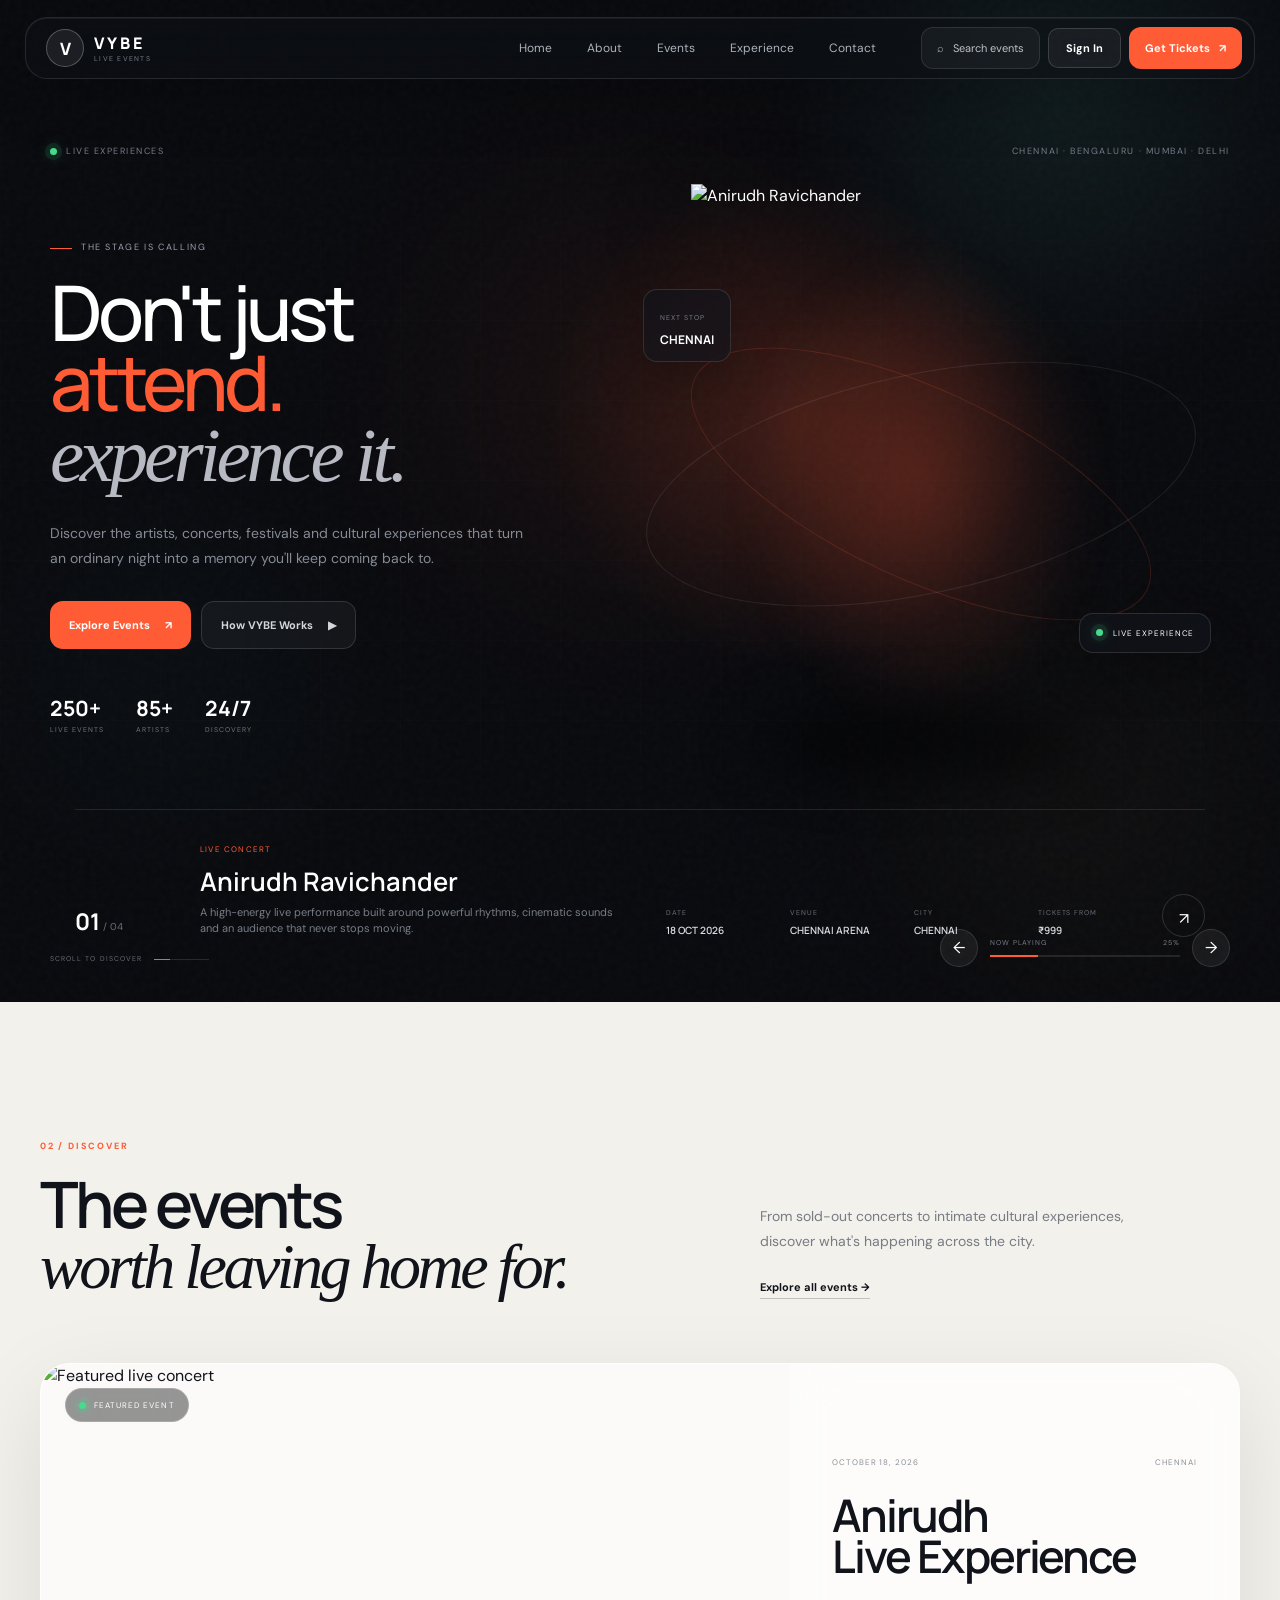
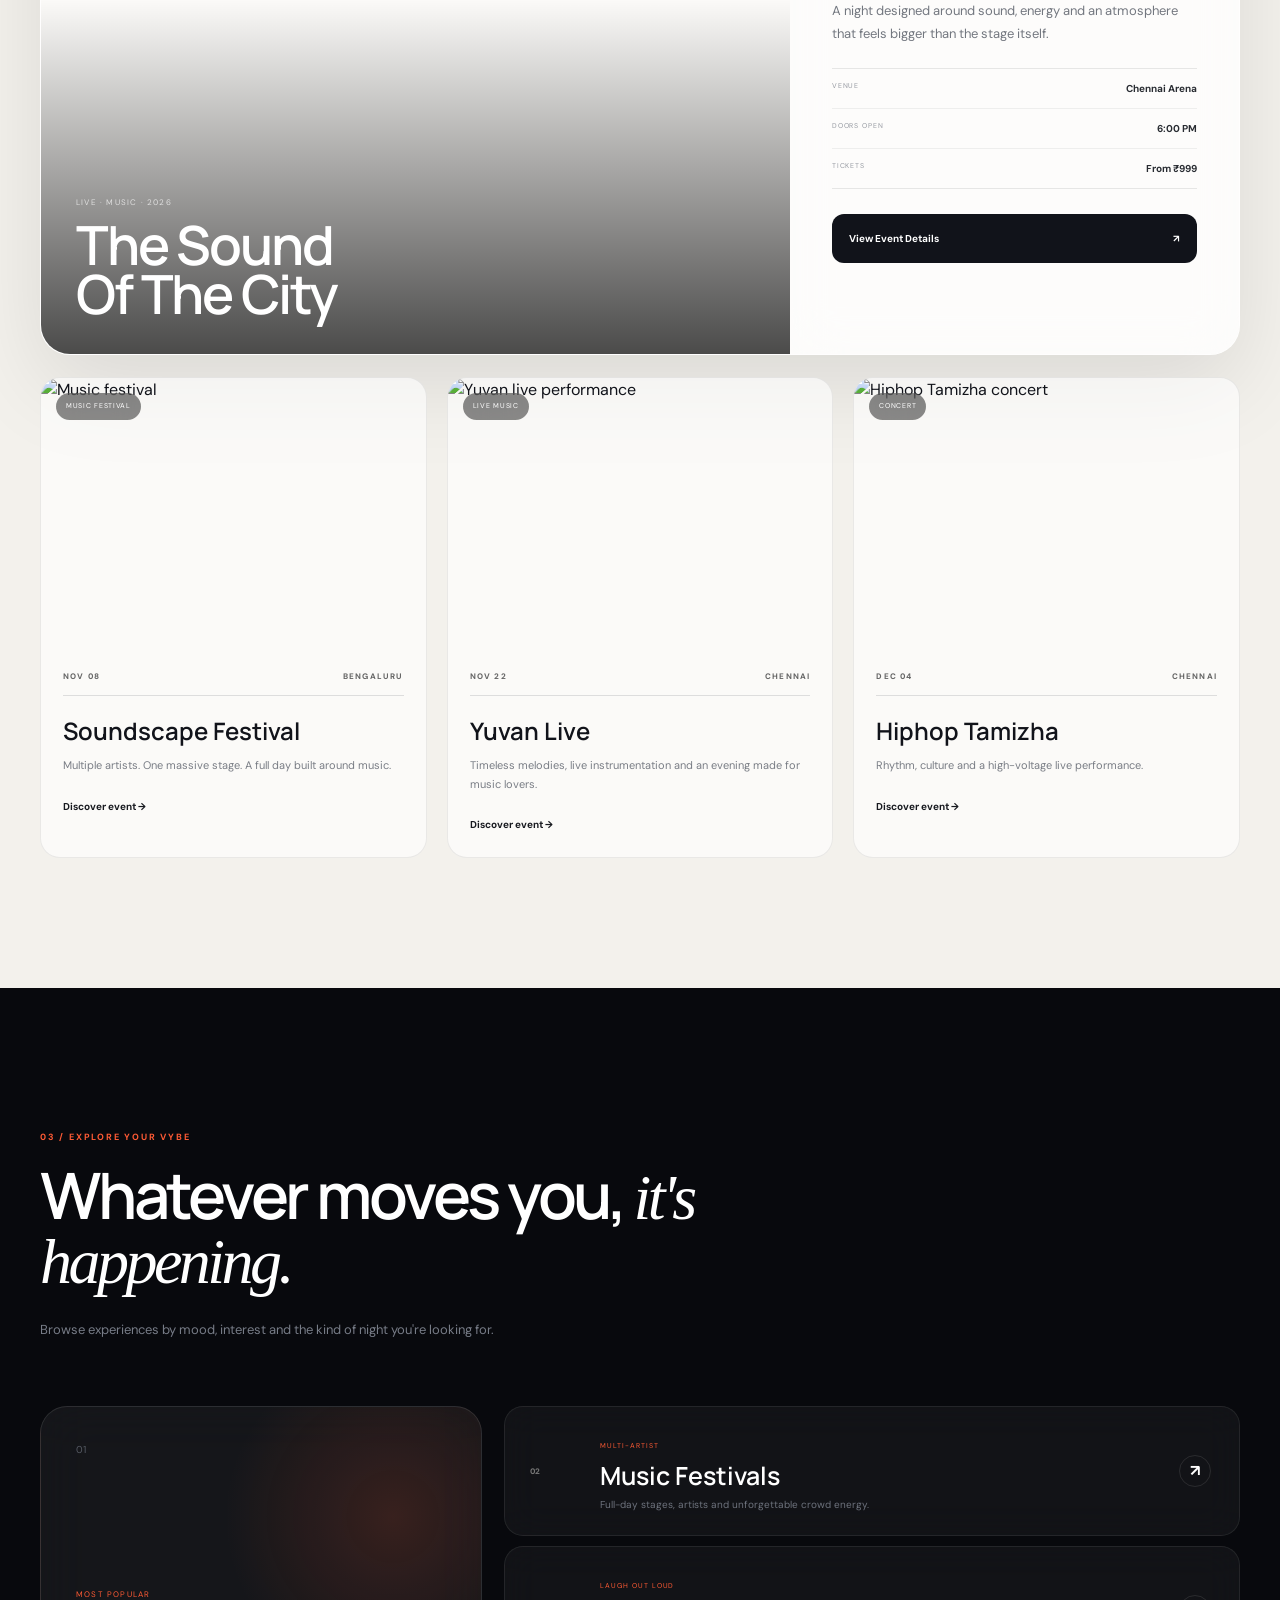
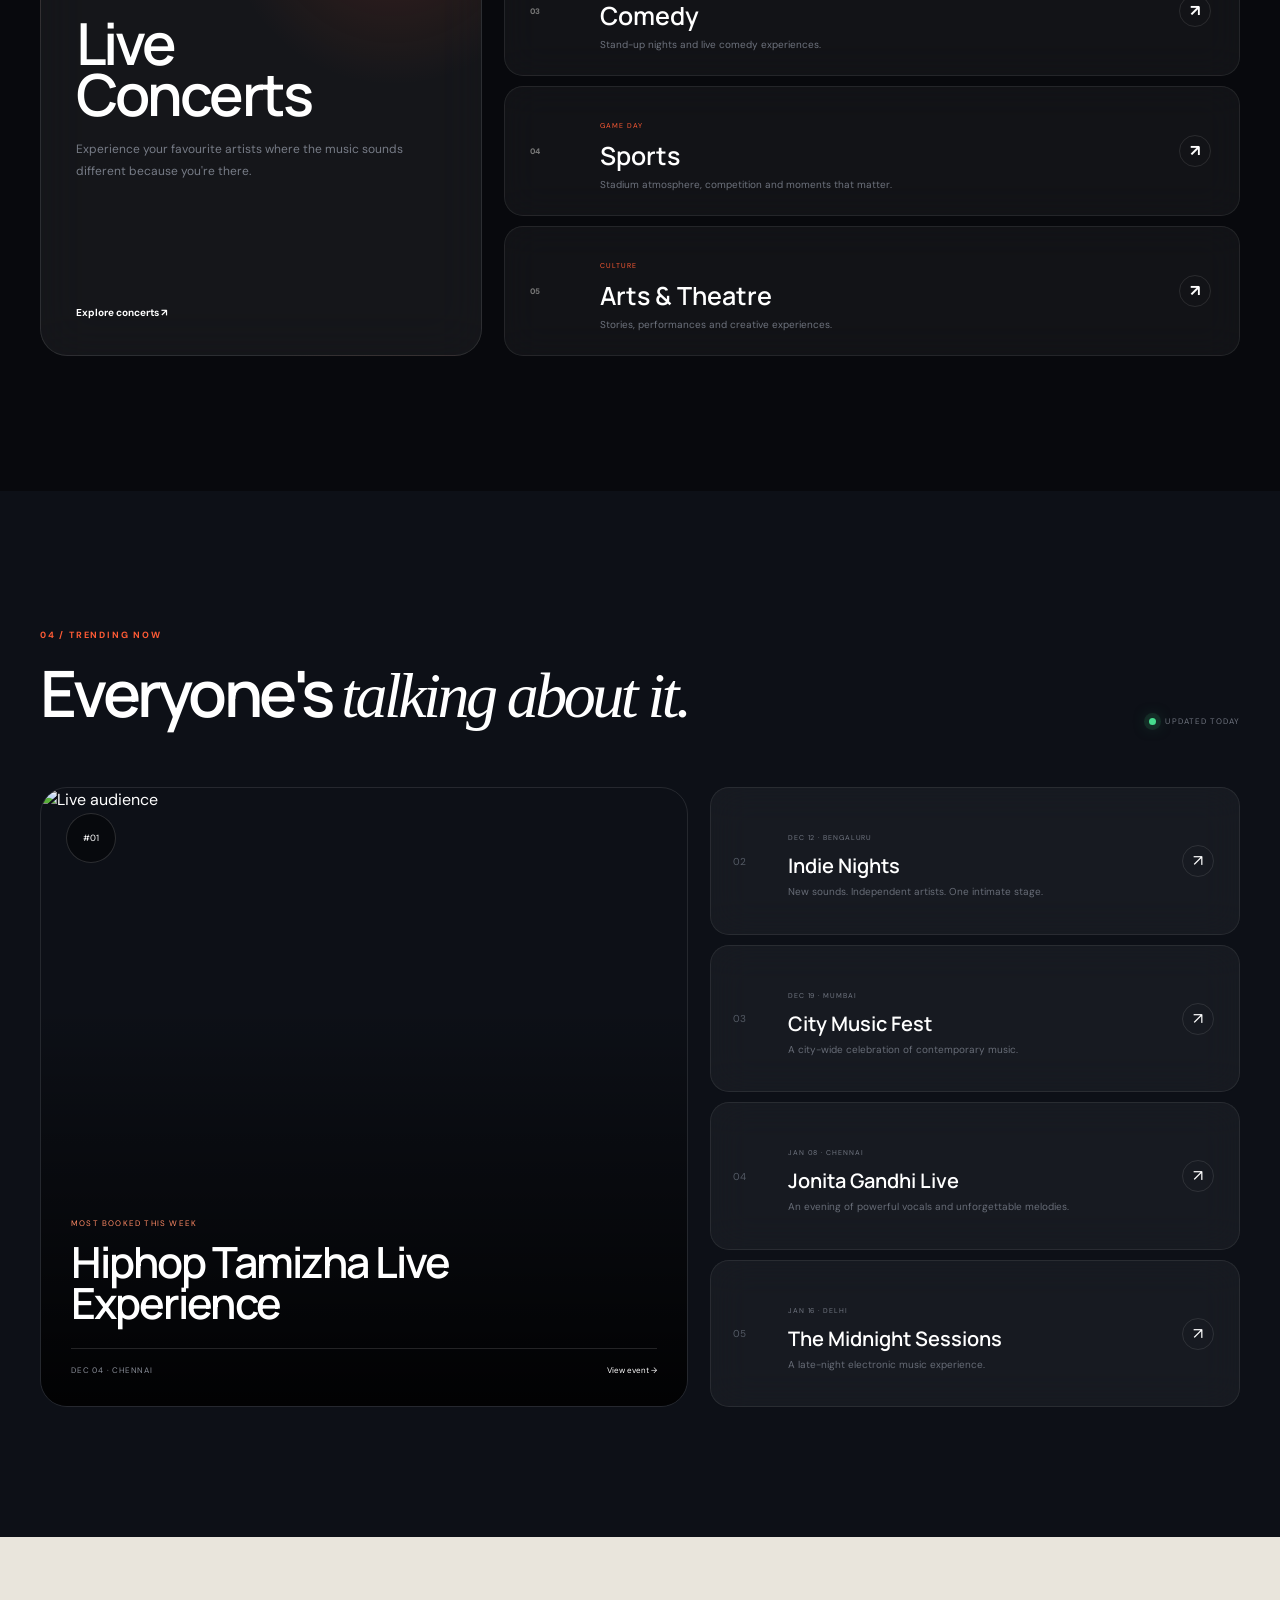
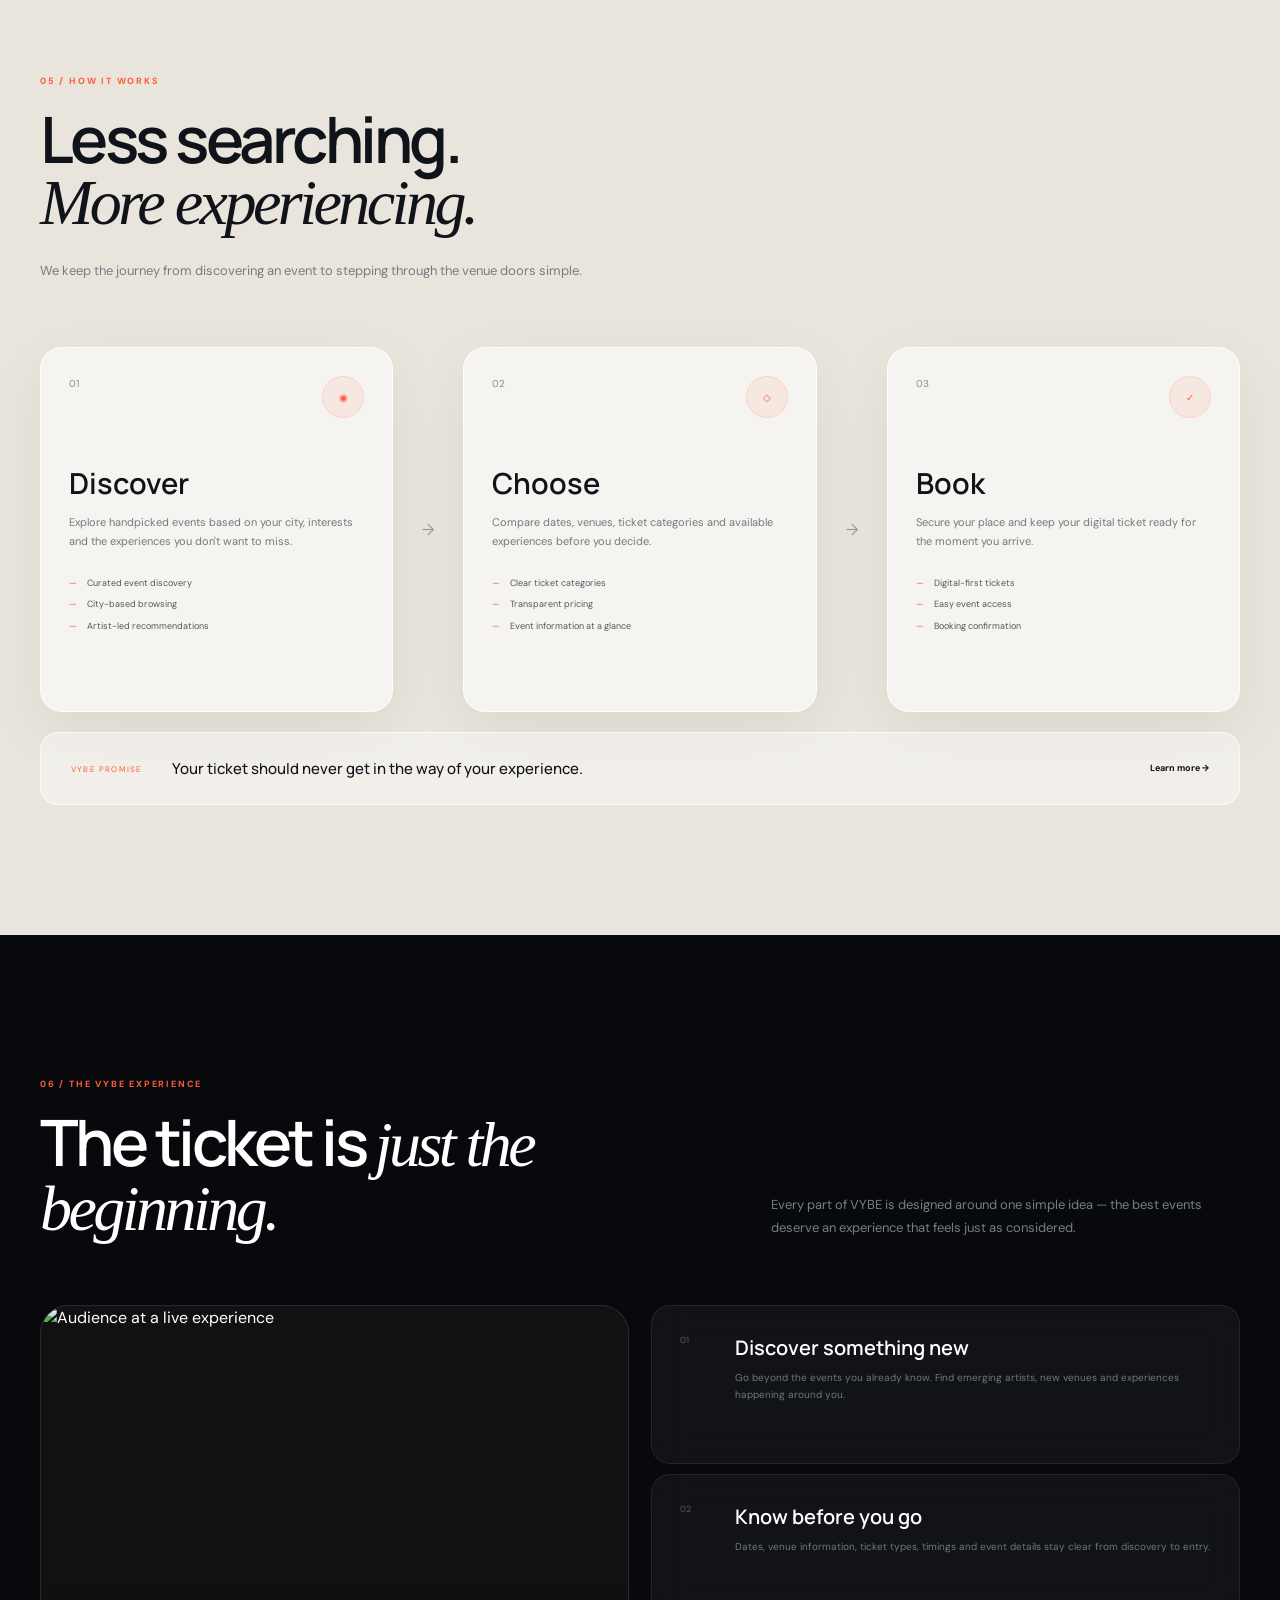
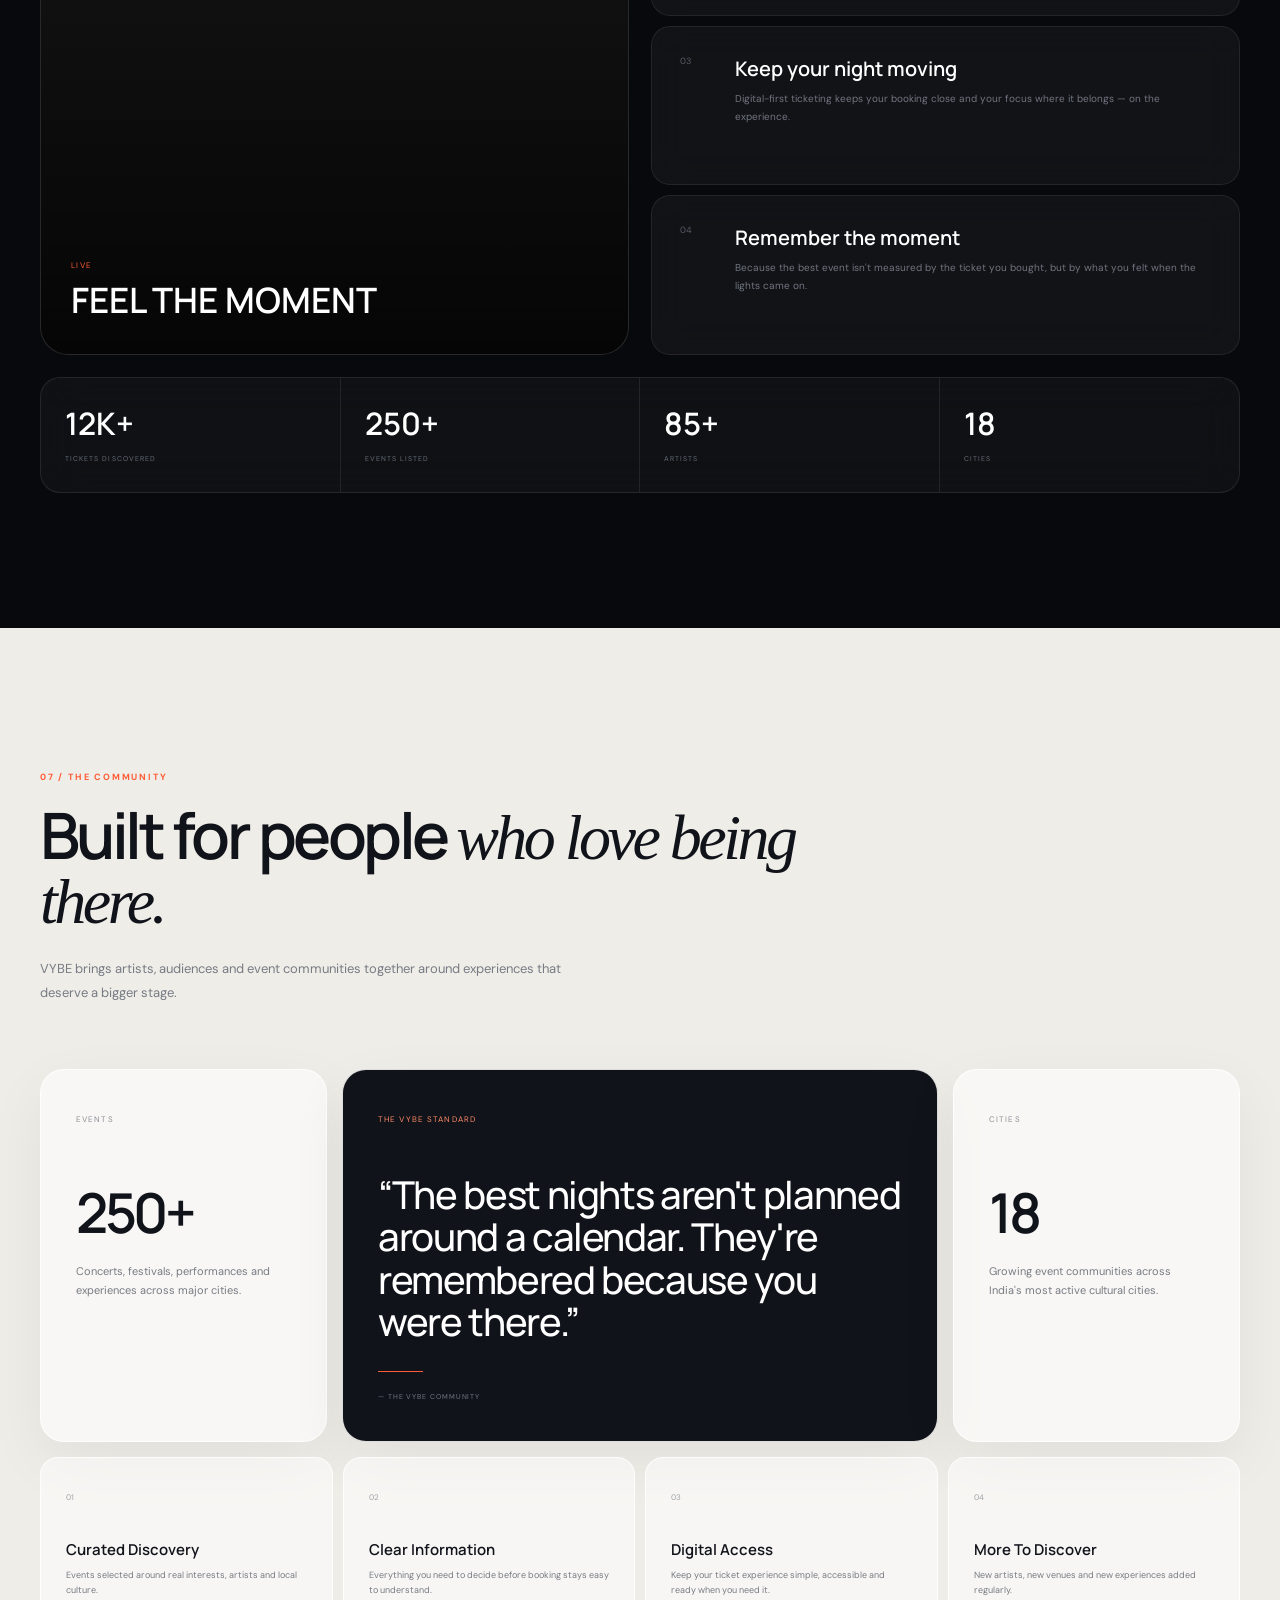
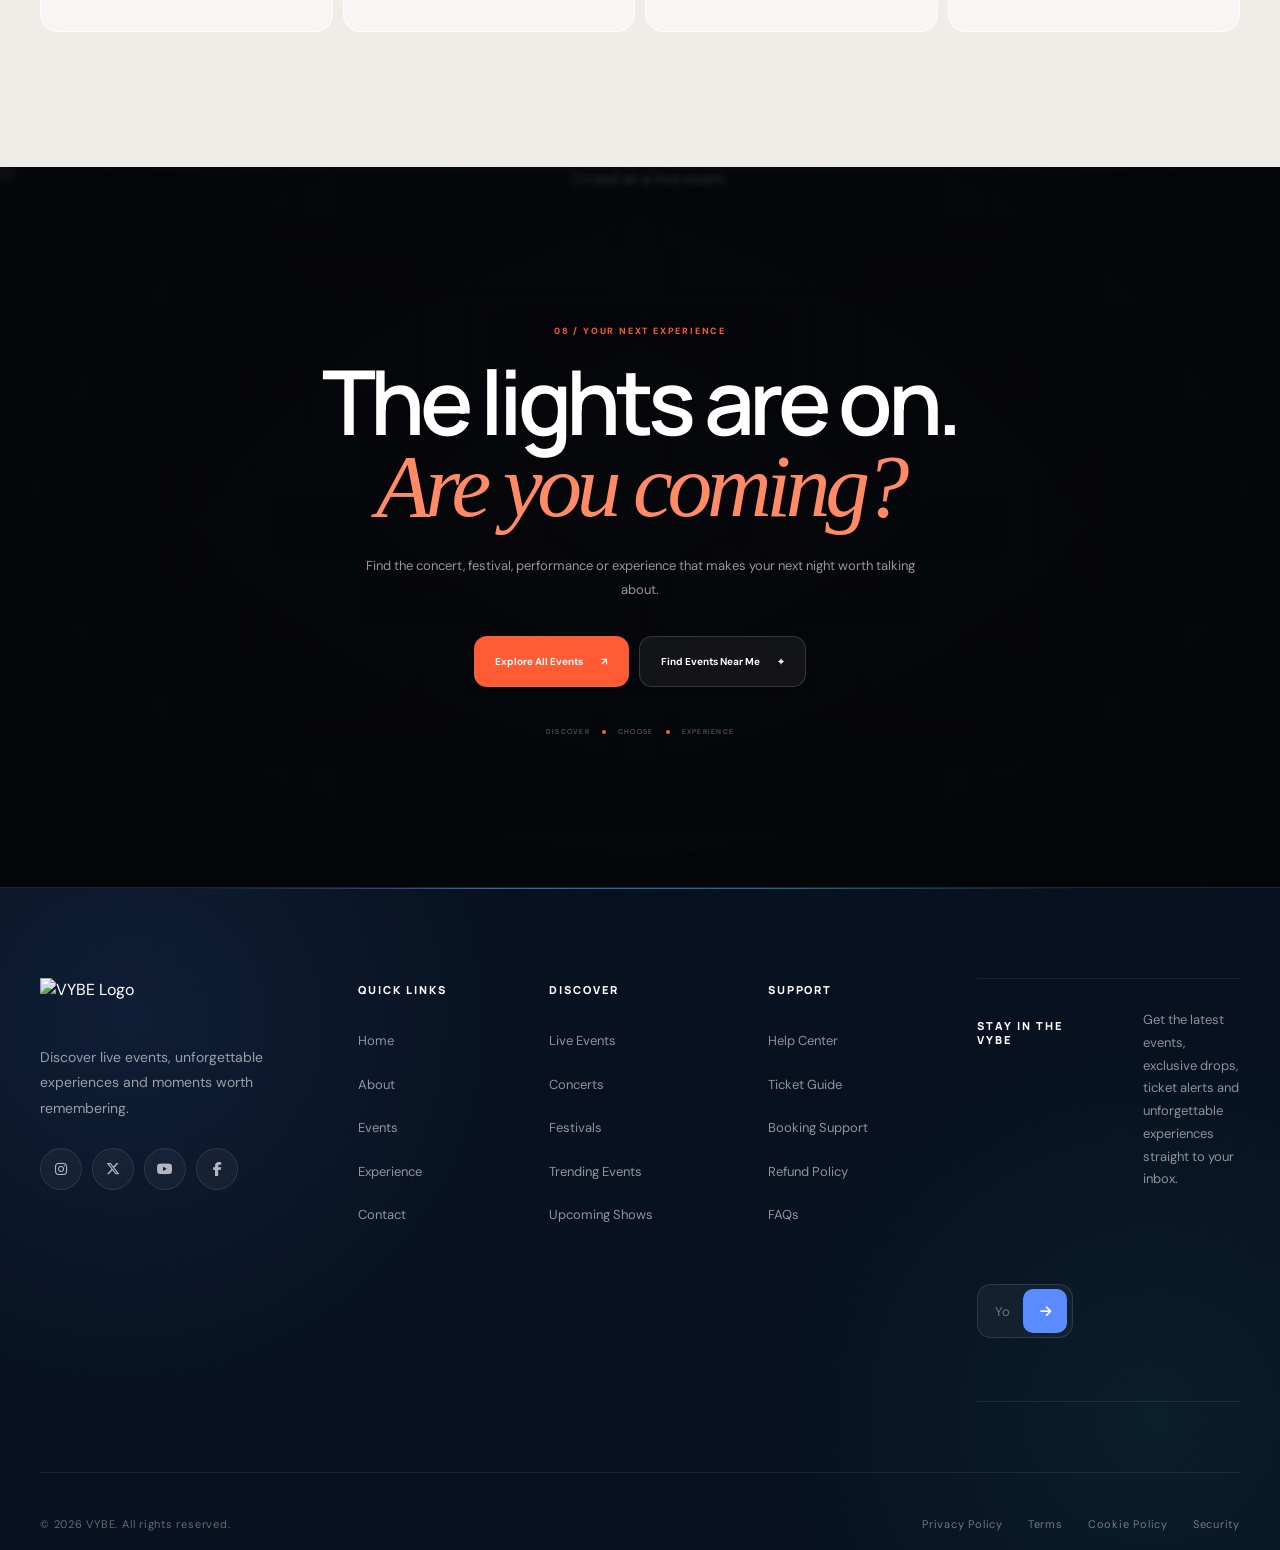
==== index.html @ 60791eb0 "first commit" ====
<!DOCTYPE html>
<html lang="en">
<head>
    <meta charset="UTF-8">
    <meta name="viewport" content="width=device-width, initial-scale=1.0">

    <title>VYBE — Live Events. Unforgettable Moments.</title>

    <meta
        name="description"
        content="Discover concerts, festivals, comedy, sports and unforgettable live experiences with VYBE."
    >

    <link rel="preconnect" href="https://fonts.googleapis.com">
    <link rel="preconnect" href="https://fonts.gstatic.com" crossorigin>

    <link
        href="https://fonts.googleapis.com/css2?family=DM+Sans:wght@400;500;600;700&family=Manrope:wght@400;500;600;700;800&display=swap"
        rel="stylesheet"
    >
<link
    rel="stylesheet"
    href="https://cdnjs.cloudflare.com/ajax/libs/font-awesome/6.5.2/css/all.min.css"
>
    <link rel="stylesheet" href="css/style.css">
    <link rel="stylesheet" href="css/responsive.css">
</head>

<body>


<!-- =========================================================
     CUSTOM MIC CURSOR
========================================================= -->

<div class="mic-cursor" id="micCursor">
    <span class="mic-cursor-ring"></span>
    <span class="mic-cursor-icon">🎙</span>
</div>


<!-- =========================================================
     SCROLL PROGRESS
========================================================= -->

<div class="scroll-progress">
    <span id="scrollProgress"></span>
</div>


<!-- =========================================================
     PRELOADER
========================================================= -->

<div class="preloader" id="preloader">

    <div class="preloader-noise"></div>

    <div class="preloader-inner">

        <div class="preloader-brand">

            <span class="preloader-brand-mark">
                V
            </span>

            <div>
                <strong>VYBE</strong>
                <small>LIVE EVENTS PLATFORM</small>
            </div>

        </div>


        <div class="drum-animation">

            <div class="drum-unit drum-left">

                <div class="drum-shell">
                    <div class="drum-top"></div>
                    <div class="drum-rim"></div>
                    <div class="drum-line"></div>
                </div>

                <div class="drum-stick stick-left"></div>

            </div>


            <div class="drum-center">

                <span>FEEL</span>
                <strong>THE BEAT</strong>

            </div>


            <div class="drum-unit drum-right">

                <div class="drum-shell">
                    <div class="drum-top"></div>
                    <div class="drum-rim"></div>
                    <div class="drum-line"></div>
                </div>

                <div class="drum-stick stick-right"></div>

            </div>

        </div>


        <div class="preloader-ticket" id="ticketLoader">

            <div class="ticket-perforation"></div>

            <div class="ticket-content">

                <div class="ticket-head">

                    <span>VYBE LIVE</span>

                    <span>
                        2026
                    </span>

                </div>

                <strong>
                    ADMIT ONE
                </strong>

                <div class="ticket-divider"></div>

                <div class="ticket-info">

                    <span>
                        LIVE EXPERIENCE
                    </span>

                    <span>
                        ENTRY
                    </span>

                </div>

            </div>

        </div>


        <div class="loader-status">

            <strong>
                <span id="loaderPercent">0</span>%
            </strong>

            <span>
                PREPARING YOUR EXPERIENCE
            </span>

        </div>

    </div>

</div>

<header class="site-header" id="siteHeader">

    <div class="header-inner">

        <!-- LOGO -->
        <a href="index.html" class="logo">

            <span class="logo-symbol">
                V
            </span>

            <span class="logo-copy">

                <strong>
                    VYBE
                </strong>

                <small>
                    LIVE EVENTS
                </small>

            </span>

        </a>


        <!-- DESKTOP NAV -->
        <nav class="desktop-nav">

            <a href="index.html" class="nav-link active">
                Home
            </a>

            <a href="about.html" class="nav-link">
                About
            </a>

            <a href="eventdetails.html" class="nav-link">
                Events
            </a>

            <a href="experience.html" class="nav-link">
                Experience
            </a>

            <a href="contact.html" class="nav-link">
                Contact
            </a>

        </nav>


        <!-- HEADER ACTIONS -->
        <div class="header-actions">

            <a href="404.html" class="header-search">
                <span>⌕</span>
                Search events
            </a>


            <!-- LOGIN POPUP BUTTON -->
            <button
                type="button"
                class="header-login"
                id="openLoginModal"
            >
                Sign In
            </button>


            <a
                href="404.html"
                class="header-ticket"
            >
                Get Tickets
                <span>↗</span>
            </a>


            <button
                class="menu-toggle"
                id="menuToggle"
                aria-label="Open navigation"
            >
                <span></span>
                <span></span>
            </button>

        </div>

    </div>

</header>



<div
    class="mobile-overlay"
    id="mobileOverlay"
></div>


<aside
    class="mobile-drawer"
    id="mobileDrawer"
>

    <div class="drawer-top">

        <a
            href="index.html"
            class="drawer-logo"
        >
            VYBE
        </a>


        <button
            id="drawerClose"
            class="drawer-close"
            aria-label="Close navigation"
        >
            ×
        </button>

    </div>


    <div class="drawer-intro">

        <span>
            LIVE EVENTS PLATFORM
        </span>

        <p>
            Discover experiences worth remembering.
        </p>

    </div>


    <nav class="drawer-navigation">

        <a href="index.html">
            <span>01</span>
            Home
        </a>

        <a href="about.html">
            <span>02</span>
            About VYBE
        </a>

        <a href="eventdetails.html">
            <span>03</span>
            Events
        </a>

        <a href="experience.html">
            <span>04</span>
            Experience
        </a>

        <a href="contact.html">
            <span>05</span>
            Contact
        </a>

    </nav>


    <div class="drawer-login">

        <button
            type="button"
            id="mobileLoginButton"
        >
            Sign In
            <span>↗</span>
        </button>

    </div>


    <div class="drawer-bottom">

        <small>
            READY FOR YOUR NEXT NIGHT?
        </small>

        <a href="404.html">
            Browse All Events →
        </a>

    </div>

</aside>

<main>


<!-- =========================================================
     SECTION 01 — CINEMATIC HERO
========================================================= -->

<section class="hero-section" id="home">

    <div class="hero-background">

        <div class="hero-light hero-light-one"></div>
        <div class="hero-light hero-light-two"></div>
        <div class="hero-light hero-light-three"></div>

        <div class="hero-grid"></div>

        <div class="hero-grain"></div>

    </div>


    <div class="hero-topline">

        <div class="hero-location">

            <span class="live-dot"></span>

            <span>
                LIVE EXPERIENCES
            </span>

        </div>

        <span>
            CHENNAI · BENGALURU · MUMBAI · DELHI
        </span>

    </div>


    <div class="hero-main">

        <div class="hero-editorial">

            <span class="eyebrow">

                <i></i>

                THE STAGE IS CALLING

            </span>


            <h1>

                Don't just
                <br>

                <span>attend.</span>

                <br>

                <em>experience it.</em>

            </h1>


            <p>

                Discover the artists, concerts, festivals and
                cultural experiences that turn an ordinary night
                into a memory you'll keep coming back to.

            </p>


            <div class="hero-actions">

                <a
                    href="404.html"
                    class="hero-primary-button"
                >

                    Explore Events

                    <span>↗</span>

                </a>


                <a
                    href="404.html"
                    class="hero-secondary-button"
                >

                    How VYBE Works

                    <span>▶</span>

                </a>

            </div>


            <div class="hero-trust">

                <div>

                    <strong>
                        250+
                    </strong>

                    <span>
                        LIVE EVENTS
                    </span>

                </div>


                <div>

                    <strong>
                        85+
                    </strong>

                    <span>
                        ARTISTS
                    </span>

                </div>


                <div>

                    <strong>
                        24/7
                    </strong>

                    <span>
                        DISCOVERY
                    </span>

                </div>

            </div>

        </div>


        <!-- =================================================
             CENTER ARTIST STAGE
        ================================================== -->

        <div class="artist-stage" id="artistStage">

            <div class="stage-orbit orbit-one"></div>
            <div class="stage-orbit orbit-two"></div>

            <div class="artist-light-behind"></div>

            <div class="artist-image-container">

                <img
                    src="assets/images/anirudh.png"
                    alt="Anirudh Ravichander"
                    class="artist-image active"
                    data-index="0"
                >

                <img
                    src="assets/images/yuvan.png"
                    alt="Yuvan Shankar Raja"
                    class="artist-image"
                    data-index="1"
                >

                <img
                    src="assets/images/hiphop-tamizha.png"
                    alt="Hiphop Tamizha"
                    class="artist-image"
                    data-index="2"
                >

                <img
                    src="assets/images/jonita-gandhi.png"
                    alt="Jonita Gandhi"
                    class="artist-image"
                    data-index="3"
                >

            </div>

            <div class="artist-ground-shadow"></div>


            <div class="floating-stage-card card-location">

                <span>
                    NEXT STOP
                </span>

                <strong>
                    CHENNAI
                </strong>

            </div>


            <div class="floating-stage-card card-live">

                <span class="live-dot"></span>

                LIVE
                EXPERIENCE

            </div>

        </div>

    </div>


    <!-- =====================================================
         ARTIST DETAILS
    ====================================================== -->

    <div class="artist-information">

        <div class="artist-index">

            <strong id="artistNumber">
                01
            </strong>

            <span>
                /
            </span>

            <span>
                04
            </span>

        </div>


        <div class="artist-primary">

            <span class="artist-category" id="artistCategory">
                LIVE CONCERT
            </span>

            <h2 id="artistName">
                Anirudh Ravichander
            </h2>

            <p id="artistDescription">

                A high-energy live performance built around
                powerful rhythms, cinematic sounds and an
                audience that never stops moving.

            </p>

        </div>


        <div class="artist-details-grid">

            <div>

                <small>
                    DATE
                </small>

                <strong id="artistDate">
                    18 OCT 2026
                </strong>

            </div>


            <div>

                <small>
                    VENUE
                </small>

                <strong id="artistVenue">
                    CHENNAI ARENA
                </strong>

            </div>


            <div>

                <small>
                    CITY
                </small>

                <strong id="artistCity">
                    CHENNAI
                </strong>

            </div>


            <div>

                <small>
                    TICKETS FROM
                </small>

                <strong id="artistPrice">
                    ₹999
                </strong>

            </div>


            <a
                href="404.html"
                class="artist-ticket-button"
            >

                Get Tickets

                <span>↗</span>

            </a>

        </div>

    </div>


    <!-- =====================================================
         HERO CONTROLS
    ====================================================== -->

    <div class="hero-controls">

        <button
            id="artistPrev"
            class="artist-control"
            aria-label="Previous artist"
        >
            ←
        </button>


        <div class="artist-progress">

            <div class="progress-label">

                <span>
                    NOW PLAYING
                </span>

                <span id="progressPercent">
                    25%
                </span>

            </div>

            <div class="progress-track">

                <span id="artistProgress"></span>

            </div>

        </div>


        <button
            id="artistNext"
            class="artist-control"
            aria-label="Next artist"
        >
            →
        </button>

    </div>


    <div class="hero-scroll-indicator">

        <span>
            SCROLL TO DISCOVER
        </span>

        <div class="scroll-line">
            <span></span>
        </div>

    </div>

</section>


<!-- =========================================================
     SECTION 02 — DISCOVER EVENTS
========================================================= -->

<section class="discover-section section-light" id="events">

    <div class="container">

        <div class="section-heading split-heading reveal">

            <div>

                <span class="section-kicker">
                    02 / DISCOVER
                </span>

                <h2>
                    The events
                    <br>
                    <em>worth leaving home for.</em>
                </h2>

            </div>


            <div class="heading-side">

                <p>

                    From sold-out concerts to intimate
                    cultural experiences, discover what's
                    happening across the city.

                </p>

                <a href="404.html" class="text-arrow">
                    Explore all events →
                </a>

            </div>

        </div>


        <!-- FEATURED EVENT -->

        <div class="featured-event reveal">

            <div class="featured-event-image">

                <img
                    src="assets/images/event-01.webp"
                    alt="Featured live concert"
                    loading="lazy"
                >

                <div class="image-gradient"></div>


                <div class="featured-badge">

                    <span class="live-dot"></span>

                    FEATURED EVENT

                </div>


                <div class="featured-image-copy">

                    <span>
                        LIVE · MUSIC · 2026
                    </span>

                    <h3>
                        The Sound
                        <br>
                        Of The City
                    </h3>

                </div>

            </div>


            <div class="featured-event-info">

                <div class="event-top-meta">

                    <span>
                        OCTOBER 18, 2026
                    </span>

                    <span>
                        CHENNAI
                    </span>

                </div>


                <h3>
                    Anirudh
                    <br>
                    Live Experience
                </h3>


                <p>

                    A night designed around sound, energy
                    and an atmosphere that feels bigger than
                    the stage itself.

                </p>


                <div class="event-info-list">

                    <div>

                        <span>
                            VENUE
                        </span>

                        <strong>
                            Chennai Arena
                        </strong>

                    </div>


                    <div>

                        <span>
                            DOORS OPEN
                        </span>

                        <strong>
                            6:00 PM
                        </strong>

                    </div>


                    <div>

                        <span>
                            TICKETS
                        </span>

                        <strong>
                            From ₹999
                        </strong>

                    </div>

                </div>


                <a href="404.html" class="dark-button">

                    View Event Details

                    <span>↗</span>

                </a>

            </div>

        </div>


        <!-- EVENT CARDS -->

        <div class="event-grid">

            <article class="event-card reveal">

                <div class="event-card-image">

                    <img
                        src="assets/images/event-02.webp"
                        alt="Music festival"
                        loading="lazy"
                    >

                    <span>
                        MUSIC FESTIVAL
                    </span>

                </div>

                <div class="event-card-body">

                    <div class="event-card-meta">

                        <span>
                            NOV 08
                        </span>

                        <span>
                            BENGALURU
                        </span>

                    </div>

                    <h3>
                        Soundscape Festival
                    </h3>

                    <p>
                        Multiple artists. One massive stage.
                        A full day built around music.
                    </p>

                    <a href="404.html">
                        Discover event →
                    </a>

                </div>

            </article>


            <article class="event-card reveal">

                <div class="event-card-image">

                    <img
                        src="assets/images/event-03.webp"
                        alt="Yuvan live performance"
                        loading="lazy"
                    >

                    <span>
                        LIVE MUSIC
                    </span>

                </div>

                <div class="event-card-body">

                    <div class="event-card-meta">

                        <span>
                            NOV 22
                        </span>

                        <span>
                            CHENNAI
                        </span>

                    </div>

                    <h3>
                        Yuvan Live
                    </h3>

                    <p>
                        Timeless melodies, live instrumentation
                        and an evening made for music lovers.
                    </p>

                    <a href="404.html">
                        Discover event →
                    </a>

                </div>

            </article>


            <article class="event-card reveal">

                <div class="event-card-image">

                    <img
                        src="assets/images/event-04.webp"
                        alt="Hiphop Tamizha concert"
                        loading="lazy"
                    >

                    <span>
                        CONCERT
                    </span>

                </div>

                <div class="event-card-body">

                    <div class="event-card-meta">

                        <span>
                            DEC 04
                        </span>

                        <span>
                            CHENNAI
                        </span>

                    </div>

                    <h3>
                        Hiphop Tamizha
                    </h3>

                    <p>
                        Rhythm, culture and a high-voltage
                        live performance.
                    </p>

                    <a href="404.html">
                        Discover event →
                    </a>

                </div>

            </article>

        </div>

    </div>

</section>


<!-- =========================================================
     SECTION 03 — CATEGORIES
========================================================= -->

<section class="categories-section section-dark" id="categories">

    <div class="container">

        <div class="category-header reveal">

            <span class="section-kicker">
                03 / EXPLORE YOUR VYBE
            </span>

            <h2>
                Whatever moves you,
                <em>it's happening.</em>
            </h2>

            <p>

                Browse experiences by mood, interest and
                the kind of night you're looking for.

            </p>

        </div>


        <div class="category-layout">

            <div class="category-feature reveal">

                <div class="category-feature-number">
                    01
                </div>

                <div>

                    <span>
                        MOST POPULAR
                    </span>

                    <h3>
                        Live
                        <br>
                        Concerts
                    </h3>

                    <p>

                        Experience your favourite artists
                        where the music sounds different
                        because you're there.

                    </p>

                </div>

                <a href="404.html">
                    Explore concerts ↗
                </a>

            </div>


            <div class="category-stack">

                <a href="404.html" class="category-row reveal">

                    <span class="category-number">
                        02
                    </span>

                    <div class="category-row-content">

                        <span>
                            MULTI-ARTIST
                        </span>

                        <h3>
                            Music Festivals
                        </h3>

                        <p>
                            Full-day stages, artists and
                            unforgettable crowd energy.
                        </p>

                    </div>

                    <strong>
                        ↗
                    </strong>

                </a>


                <a href="404.html" class="category-row reveal">

                    <span class="category-number">
                        03
                    </span>

                    <div class="category-row-content">

                        <span>
                            LAUGH OUT LOUD
                        </span>

                        <h3>
                            Comedy
                        </h3>

                        <p>
                            Stand-up nights and live comedy
                            experiences.
                        </p>

                    </div>

                    <strong>
                        ↗
                    </strong>

                </a>


                <a href="404.html" class="category-row reveal">

                    <span class="category-number">
                        04
                    </span>

                    <div class="category-row-content">

                        <span>
                            GAME DAY
                        </span>

                        <h3>
                            Sports
                        </h3>

                        <p>
                            Stadium atmosphere, competition
                            and moments that matter.
                        </p>

                    </div>

                    <strong>
                        ↗
                    </strong>

                </a>


                <a href="404.html" class="category-row reveal">

                    <span class="category-number">
                        05
                    </span>

                    <div class="category-row-content">

                        <span>
                            CULTURE
                        </span>

                        <h3>
                            Arts & Theatre
                        </h3>

                        <p>
                            Stories, performances and creative
                            experiences.
                        </p>

                    </div>

                    <strong>
                        ↗
                    </strong>

                </a>

            </div>

        </div>

    </div>

</section>


<!-- =========================================================
     SECTION 04 — TRENDING NOW
========================================================= -->

<section class="trending-section">

    <div class="container">

        <div class="trending-heading reveal">

            <div>

                <span class="section-kicker">
                    04 / TRENDING NOW
                </span>

                <h2>
                    Everyone's
                    <em>talking about it.</em>
                </h2>

            </div>

            <div class="trending-status">

                <span class="live-dot"></span>

                UPDATED TODAY

            </div>

        </div>


        <div class="trending-layout">


            <div class="trending-main reveal">

                <div class="trending-image">

                    <img
                        src="assets/images/event-05.webp"
                        alt="Live audience"
                        loading="lazy"
                    >

                    <div class="trending-image-overlay"></div>

                    <div class="trending-rank">
                        #01
                    </div>

                    <div class="trending-main-info">

                        <span>
                            MOST BOOKED THIS WEEK
                        </span>

                        <h3>
                            Hiphop Tamizha
                            Live Experience
                        </h3>

                        <div>

                            <span>
                                DEC 04 · CHENNAI
                            </span>

                            <a href="404.html">
                                View event →
                            </a>

                        </div>

                    </div>

                </div>

            </div>


            <div class="trending-list">

                <article class="trend-item reveal">

                    <div class="trend-number">
                        02
                    </div>

                    <div class="trend-content">

                        <span>
                            DEC 12 · BENGALURU
                        </span>

                        <h3>
                            Indie Nights
                        </h3>

                        <p>
                            New sounds. Independent artists.
                            One intimate stage.
                        </p>

                    </div>

                    <a href="404.html">
                        ↗
                    </a>

                </article>


                <article class="trend-item reveal">

                    <div class="trend-number">
                        03
                    </div>

                    <div class="trend-content">

                        <span>
                            DEC 19 · MUMBAI
                        </span>

                        <h3>
                            City Music Fest
                        </h3>

                        <p>
                            A city-wide celebration of
                            contemporary music.
                        </p>

                    </div>

                    <a href="404.html">
                        ↗
                    </a>

                </article>


                <article class="trend-item reveal">

                    <div class="trend-number">
                        04
                    </div>

                    <div class="trend-content">

                        <span>
                            JAN 08 · CHENNAI
                        </span>

                        <h3>
                            Jonita Gandhi Live
                        </h3>

                        <p>
                            An evening of powerful vocals
                            and unforgettable melodies.
                        </p>

                    </div>

                    <a href="404.html">
                        ↗
                    </a>

                </article>


                <article class="trend-item reveal">

                    <div class="trend-number">
                        05
                    </div>

                    <div class="trend-content">

                        <span>
                            JAN 16 · DELHI
                        </span>

                        <h3>
                            The Midnight Sessions
                        </h3>

                        <p>
                            A late-night electronic music
                            experience.
                        </p>

                    </div>

                    <a href="404.html">
                        ↗
                    </a>

                </article>

            </div>

        </div>

    </div>

</section>


<!-- =========================================================
     SECTION 05 — HOW VYBE WORKS
========================================================= -->

<section class="how-section section-cream">

    <div class="container">

        <div class="how-heading reveal">

            <span class="section-kicker">
                05 / HOW IT WORKS
            </span>

            <h2>
                Less searching.
                <br>
                <em>More experiencing.</em>
            </h2>

            <p>

                We keep the journey from discovering an event
                to stepping through the venue doors simple.

            </p>

        </div>


        <div class="how-process">

            <div class="how-card reveal">

                <div class="how-card-top">

                    <span>
                        01
                    </span>

                    <div class="how-icon">
                        ◉
                    </div>

                </div>

                <h3>
                    Discover
                </h3>

                <p>

                    Explore handpicked events based on your
                    city, interests and the experiences you
                    don't want to miss.

                </p>

                <ul>

                    <li>
                        Curated event discovery
                    </li>

                    <li>
                        City-based browsing
                    </li>

                    <li>
                        Artist-led recommendations
                    </li>

                </ul>

            </div>


            <div class="how-connector">
                →
            </div>


            <div class="how-card reveal">

                <div class="how-card-top">

                    <span>
                        02
                    </span>

                    <div class="how-icon">
                        ◇
                    </div>

                </div>

                <h3>
                    Choose
                </h3>

                <p>

                    Compare dates, venues, ticket categories
                    and available experiences before you decide.

                </p>

                <ul>

                    <li>
                        Clear ticket categories
                    </li>

                    <li>
                        Transparent pricing
                    </li>

                    <li>
                        Event information at a glance
                    </li>

                </ul>

            </div>


            <div class="how-connector">
                →
            </div>


            <div class="how-card reveal">

                <div class="how-card-top">

                    <span>
                        03
                    </span>

                    <div class="how-icon">
                        ✓
                    </div>

                </div>

                <h3>
                    Book
                </h3>

                <p>

                    Secure your place and keep your digital
                    ticket ready for the moment you arrive.

                </p>

                <ul>

                    <li>
                        Digital-first tickets
                    </li>

                    <li>
                        Easy event access
                    </li>

                    <li>
                        Booking confirmation
                    </li>

                </ul>

            </div>

        </div>


        <div class="how-note reveal">

            <span>
                VYBE PROMISE
            </span>

            <strong>
                Your ticket should never get in the way
                of your experience.
            </strong>

            <a href="404.html">
                Learn more →
            </a>

        </div>

    </div>

</section>


<!-- =========================================================
     SECTION 06 — EXPERIENCE
========================================================= -->

<section class="experience-section section-dark">

    <div class="container">

        <div class="experience-top reveal">

            <div>

                <span class="section-kicker">
                    06 / THE VYBE EXPERIENCE
                </span>

                <h2>
                    The ticket is
                    <em>just the beginning.</em>
                </h2>

            </div>

            <p>

                Every part of VYBE is designed around one
                simple idea — the best events deserve an
                experience that feels just as considered.

            </p>

        </div>


        <div class="experience-grid">

            <div class="experience-image reveal">

                <img
                    src="assets/images/event-06.webp"
                    alt="Audience at a live experience"
                    loading="lazy"
                >

                <div class="experience-image-label">

                    <span>
                        LIVE
                    </span>

                    <strong>
                        FEEL THE MOMENT
                    </strong>

                </div>

            </div>


            <div class="experience-features">

                <article class="experience-feature reveal">

                    <span>
                        01
                    </span>

                    <div>

                        <h3>
                            Discover something new
                        </h3>

                        <p>
                            Go beyond the events you already know.
                            Find emerging artists, new venues and
                            experiences happening around you.
                        </p>

                    </div>

                </article>


                <article class="experience-feature reveal">

                    <span>
                        02
                    </span>

                    <div>

                        <h3>
                            Know before you go
                        </h3>

                        <p>
                            Dates, venue information, ticket types,
                            timings and event details stay clear
                            from discovery to entry.
                        </p>

                    </div>

                </article>


                <article class="experience-feature reveal">

                    <span>
                        03
                    </span>

                    <div>

                        <h3>
                            Keep your night moving
                        </h3>

                        <p>
                            Digital-first ticketing keeps your
                            booking close and your focus where
                            it belongs — on the experience.
                        </p>

                    </div>

                </article>


                <article class="experience-feature reveal">

                    <span>
                        04
                    </span>

                    <div>

                        <h3>
                            Remember the moment
                        </h3>

                        <p>
                            Because the best event isn't measured
                            by the ticket you bought, but by what
                            you felt when the lights came on.
                        </p>

                    </div>

                </article>

            </div>

        </div>


        <div class="experience-bottom reveal">

            <div>

                <strong>
                    12K+
                </strong>

                <span>
                    TICKETS DISCOVERED
                </span>

            </div>

            <div>

                <strong>
                    250+
                </strong>

                <span>
                    EVENTS LISTED
                </span>

            </div>

            <div>

                <strong>
                    85+
                </strong>

                <span>
                    ARTISTS
                </span>

            </div>

            <div>

                <strong>
                    18
                </strong>

                <span>
                    CITIES
                </span>

            </div>

        </div>

    </div>

</section>


<!-- =========================================================
     SECTION 07 — COMMUNITY / TRUST
========================================================= -->

<section class="community-section" id="community">

    <div class="container">

        <div class="community-heading reveal">

            <span class="section-kicker">
                07 / THE COMMUNITY
            </span>

            <h2>
                Built for people
                <em>who love being there.</em>
            </h2>

            <p>

                VYBE brings artists, audiences and event
                communities together around experiences
                that deserve a bigger stage.

            </p>

        </div>


        <div class="community-grid">

            <div class="community-stat reveal">

                <span>
                    EVENTS
                </span>

                <strong>
                    250+
                </strong>

                <p>
                    Concerts, festivals, performances
                    and experiences across major cities.
                </p>

            </div>


            <div class="community-quote reveal">

                <span>
                    THE VYBE STANDARD
                </span>

                <blockquote>

                    “The best nights aren't planned
                    around a calendar. They're remembered
                    because you were there.”

                </blockquote>

                <div class="quote-line"></div>

                <small>
                    — THE VYBE COMMUNITY
                </small>

            </div>


            <div class="community-stat reveal">

                <span>
                    CITIES
                </span>

                <strong>
                    18
                </strong>

                <p>
                    Growing event communities across
                    India's most active cultural cities.
                </p>

            </div>

        </div>


        <div class="community-benefits">

            <div class="benefit reveal">

                <span>
                    01
                </span>

                <strong>
                    Curated Discovery
                </strong>

                <p>
                    Events selected around real interests,
                    artists and local culture.
                </p>

            </div>


            <div class="benefit reveal">

                <span>
                    02
                </span>

                <strong>
                    Clear Information
                </strong>

                <p>
                    Everything you need to decide before
                    booking stays easy to understand.
                </p>

            </div>


            <div class="benefit reveal">

                <span>
                    03
                </span>

                <strong>
                    Digital Access
                </strong>

                <p>
                    Keep your ticket experience simple,
                    accessible and ready when you need it.
                </p>

            </div>


            <div class="benefit reveal">

                <span>
                    04
                </span>

                <strong>
                    More To Discover
                </strong>

                <p>
                    New artists, new venues and new
                    experiences added regularly.
                </p>

            </div>

        </div>

    </div>

</section>


<!-- =========================================================
     SECTION 08 — FINAL CTA
========================================================= -->

<section class="final-cta-section">

    <div class="final-cta-background">

        <img
            src="assets/images/cta-event.webp"
            alt="Crowd at a live event"
            loading="lazy"
        >

        <div class="final-cta-overlay"></div>

    </div>


    <div class="container">

        <div class="final-cta-content reveal">

            <span class="section-kicker">
                08 / YOUR NEXT EXPERIENCE
            </span>


            <h2>
                The lights are on.
                <br>
                <em>Are you coming?</em>
            </h2>


            <p>

                Find the concert, festival, performance or
                experience that makes your next night worth
                talking about.

            </p>


            <div class="final-cta-actions">

                <a
                    href="404.html"
                    class="final-primary-button"
                >

                    Explore All Events

                    <span>↗</span>

                </a>


                <a
                    href="404.html"
                    class="final-secondary-button"
                >

                    Find Events Near Me

                    <span>⌖</span>

                </a>

            </div>


            <div class="cta-note">

                <span>
                    DISCOVER
                </span>

                <i></i>

                <span>
                    CHOOSE
                </span>

                <i></i>

                <span>
                    EXPERIENCE
                </span>

            </div>

        </div>

    </div>

</section>


</main>

<!-- =========================================================
     VYBE — FOOTER
========================================================= -->

<footer class="site-footer">

    <div class="container">

        <div class="footer-main">

            <!-- BRAND -->
            <div class="footer-brand">

                <a href="index.html" class="brand-logo footer-logo">
                    <img src="assets/logo.webp" alt="VYBE Logo">
                </a>

                <p>
                    Discover live events, unforgettable
                    experiences and moments worth remembering.
                </p>

                <div class="footer-socials">

                    <a href="404.html" aria-label="Instagram">
                        <i class="fa-brands fa-instagram"></i>
                    </a>

                    <a href="404.html" aria-label="X">
                        <i class="fa-brands fa-x-twitter"></i>
                    </a>

                    <a href="404.html" aria-label="YouTube">
                        <i class="fa-brands fa-youtube"></i>
                    </a>

                    <a href="404.html" aria-label="Facebook">
                        <i class="fa-brands fa-facebook-f"></i>
                    </a>

                </div>

            </div>


            <!-- QUICK LINKS -->
            <div class="footer-column">

                <h4>
                    QUICK LINKS
                </h4>

                <a href="index.html">
                    Home
                </a>

                <a href="about.html">
                    About
                </a>

                <a href="eventdetails.html">
                    Events
                </a>

                <a href="experience.html">
                    Experience
                </a>

                <a href="contact.html">
                    Contact
                </a>

            </div>


            <!-- DISCOVER -->
            <div class="footer-column">

                <h4>
                    DISCOVER
                </h4>

                <a href="eventdetails.html">
                    Live Events
                </a>

                <a href="eventdetails.html">
                    Concerts
                </a>

                <a href="eventdetails.html">
                    Festivals
                </a>

                <a href="eventdetails.html">
                    Trending Events
                </a>

                <a href="404.html">
                    Upcoming Shows
                </a>

            </div>


            <!-- SUPPORT -->
            <div class="footer-column">

                <h4>
                    SUPPORT
                </h4>

                <a href="404.html">
                    Help Center
                </a>

                <a href="404.html">
                    Ticket Guide
                </a>

                <a href="404.html">
                    Booking Support
                </a>

                <a href="404.html">
                    Refund Policy
                </a>

                <a href="404.html">
                    FAQs
                </a>

            </div>


            <!-- NEWSLETTER -->
            <div class="footer-newsletter">

                <h4>
                    STAY IN THE VYBE
                </h4>

                <p>
                    Get the latest events, exclusive drops,
                    ticket alerts and unforgettable experiences
                    straight to your inbox.
                </p>

                <form id="newsletterForm">

                    <div class="newsletter-input">

                        <input
                            type="email"
                            id="newsletterEmail"
                            placeholder="Your email address"
                            aria-label="Email address"
                            required
                        >

                        <button
                            type="submit"
                            aria-label="Subscribe"
                        >
                            <i class="fa-solid fa-arrow-right"></i>
                        </button>

                    </div>

                    <small id="newsletterMessage"></small>

                </form>

            </div>

        </div>


        <!-- FOOTER BOTTOM -->
        <div class="footer-bottom">

            <span>
                © 2026 VYBE. All rights reserved.
            </span>

            <div>

                <a href="404.html">
                    Privacy Policy
                </a>

                <a href="404.html">
                    Terms
                </a>

                <a href="404.html">
                    Cookie Policy
                </a>

                <a href="404.html">
                    Security
                </a>

            </div>

        </div>

    </div>

</footer>


<!-- =========================================================
     VYBE LOGIN MODAL
========================================================= -->

<div
    class="modal-overlay"
    id="loginModal"
    aria-hidden="true"
>

    <div
        class="login-modal"
        role="dialog"
        aria-modal="true"
        aria-labelledby="loginTitle"
    >

        <!-- CLOSE -->
        <button
            type="button"
            class="modal-close"
            id="loginModalClose"
            aria-label="Close login"
        >
            ×
        </button>


        <!-- =================================================
             LOGIN VISUAL
        ================================================== -->

        <div class="login-visual">

            <img
                src="assets/images/login.webp"
                alt="VYBE live event experience"
            >

            <div class="login-visual-overlay"></div>


            <div class="login-visual-content">

                <span>
                    VYBE LIVE EVENTS
                </span>

                <h3>
                    Your next
                    <br>
                    unforgettable night
                    <br>
                    starts here.
                </h3>


                <div class="login-event-badge">

                    <span class="live-dot"></span>

                    <div>

                        <strong>
                            LIVE EXPERIENCES
                        </strong>

                        <small>
                            Concerts · Festivals · Culture
                        </small>

                    </div>

                </div>

            </div>


            <div class="login-visual-footer">

                <span>
                    DISCOVER
                </span>

                <i></i>

                <span>
                    CHOOSE
                </span>

                <i></i>

                <span>
                    EXPERIENCE
                </span>

            </div>

        </div>


        <!-- =================================================
             LOGIN CONTENT
        ================================================== -->

        <div class="login-content">

            <div class="login-heading">

                <span>
                    WELCOME TO VYBE
                </span>

                <h2 id="loginTitle">
                    Sign in to continue
                </h2>

                <p>
                    Access your tickets, events and
                    personalised VYBE experience.
                </p>

            </div>


            <!-- TABS -->

            <div class="login-tabs">

                <button
                    type="button"
                    class="login-tab active"
                    data-login-tab="user"
                >
                    User Login
                </button>

                <button
                    type="button"
                    class="login-tab"
                    data-login-tab="admin"
                >
                    Admin Login
                </button>

            </div>


            <!-- =================================================
                 USER LOGIN
            ================================================== -->

            <form
                class="login-form active"
                id="userLoginForm"
                data-login-form="user"
            >

                <label for="userEmail">
                    Email Address
                </label>


                <div class="input-wrap">

                    <span class="input-icon">
                        @
                    </span>

                    <input
                        type="email"
                        id="userEmail"
                        placeholder="you@example.com"
                        autocomplete="email"
                        required
                    >

                </div>


                <label for="userPassword">
                    Password
                </label>


                <div class="input-wrap">

                    <span class="input-icon">
                        •
                    </span>

                    <input
                        type="password"
                        id="userPassword"
                        placeholder="Enter your password"
                        autocomplete="current-password"
                        required
                    >


                    <button
                        type="button"
                        class="password-toggle"
                        data-password-toggle="userPassword"
                        aria-label="Show password"
                    >
                        <span>◉</span>
                    </button>

                </div>


                <div class="login-options">

                    <label class="remember-option">

                        <input
                            type="checkbox"
                        >

                        <span>
                            Remember me
                        </span>

                    </label>


                    <a href="404.html">
                        Forgot password?
                    </a>

                </div>


                <button
                    type="submit"
                    class="login-submit"
                >

                    <span>
                        Enter VYBE
                    </span>

                    <span>
                        ↗
                    </span>

                </button>


                <p class="login-create">

                    New to VYBE?

                    <a href="404.html">
                        Create an account
                    </a>

                </p>

            </form>


            <!-- =================================================
                 ADMIN LOGIN
            ================================================== -->

            <form
                class="login-form"
                id="adminLoginForm"
                data-login-form="admin"
            >

                <label for="adminEmail">
                    Admin Email
                </label>


                <div class="input-wrap">

                    <span class="input-icon">
                        @
                    </span>

                    <input
                        type="email"
                        id="adminEmail"
                        placeholder="admin@vybe.com"
                        autocomplete="email"
                        required
                    >

                </div>


                <label for="adminPassword">
                    Admin Password
                </label>


                <div class="input-wrap">

                    <span class="input-icon">
                        #
                    </span>

                    <input
                        type="password"
                        id="adminPassword"
                        placeholder="Enter admin password"
                        autocomplete="current-password"
                        required
                    >


                    <button
                        type="button"
                        class="password-toggle"
                        data-password-toggle="adminPassword"
                        aria-label="Show password"
                    >
                        <span>◉</span>
                    </button>

                </div>


                <div class="login-options">

                    <label class="remember-option">

                        <input
                            type="checkbox"
                        >

                        <span>
                            Remember me
                        </span>

                    </label>


                    <a href="404.html">
                        Forgot password?
                    </a>

                </div>


                <button
                    type="submit"
                    class="login-submit admin-submit"
                >

                    <span>
                        Open Admin Panel
                    </span>

                    <span>
                        ↗
                    </span>

                </button>

            </form>


            <div class="login-security">

                <span class="security-icon">
                    ✓
                </span>

                <span>
                    Secure VYBE session · Live event platform
                </span>

            </div>

        </div>

    </div>

</div>


<!-- =========================================================
     BACK TO TOP
========================================================= -->

<button
    class="back-to-top"
    id="backToTop"
    aria-label="Back to top"
>
    ↑
</button>


<script src="js/main.js"></script>

</body>
</html>
---- css/style.css ----
/* =========================================================
   VYBE — PREMIUM GLASSMORPHISM EVENT PLATFORM
   Vanilla CSS
========================================================= */

:root {
    --bg: #08090d;
    --bg-soft: #0d1017;
    --surface: rgba(255, 255, 255, 0.055);
    --surface-strong: rgba(255, 255, 255, 0.09);
    --surface-light: rgba(255, 255, 255, 0.72);

    --white: #ffffff;
    --muted: #a5a9b4;
    --muted-dark: #686d78;

    --line: rgba(255, 255, 255, 0.11);
    --line-soft: rgba(255, 255, 255, 0.07);

    --accent: #ff5b35;
    --accent-light: #ff8a65;
    --yellow: #ffc857;
    --cyan: #5ee7df;

    --dark-text: #11131a;
    --dark-muted: #666b75;

    --glass-blur: 22px;
    --radius-lg: 28px;
    --radius-md: 20px;
    --radius-sm: 14px;

    --container: 1380px;
    --header-height: 86px;

    --ease: cubic-bezier(.22, .8, .24, 1);
}


/* =========================================================
   RESET
========================================================= */

*,
*::before,
*::after {
    box-sizing: border-box;
    margin: 0;
    padding: 0;
}

html {
    scroll-behavior: smooth;
    scroll-padding-top: 100px;
}

body {
    background: var(--bg);
    color: var(--white);
    font-family: "DM Sans", sans-serif;
    overflow-x: hidden;
    line-height: 1.5;
}

body.drawer-open {
    overflow: hidden;
}

img {
    width: 100%;
    display: block;
}

a {
    color: inherit;
    text-decoration: none;
}

button,
input {
    font: inherit;
}

button {
    border: 0;
    cursor: pointer;
}

ul {
    list-style: none;
}

::selection {
    background: var(--accent);
    color: #fff;
}


/* =========================================================
   SCROLLBAR
========================================================= */

::-webkit-scrollbar {
    width: 7px;
}

::-webkit-scrollbar-track {
    background: #08090d;
}

::-webkit-scrollbar-thumb {
    background: rgba(255, 255, 255, .22);
    border-radius: 20px;
}

::-webkit-scrollbar-thumb:hover {
    background: var(--accent);
}


/* =========================================================
   CONTAINER
========================================================= */

.container {
    width: min(var(--container), calc(100% - 80px));
    margin-inline: auto;
}


/* =========================================================
   CUSTOM MIC CURSOR
========================================================= */

.mic-cursor {
    position: fixed;
    left: 0;
    top: 0;
    width: 58px;
    height: 58px;
    pointer-events: none;
    z-index: 99999;
    transform: translate(-50%, -50%);
    opacity: 0;
    transition: opacity .3s ease;
}

.mic-cursor.visible {
    opacity: 1;
}

.mic-cursor-ring {
    position: absolute;
    inset: 0;
    border: 1px solid rgba(255, 255, 255, .4);
    border-radius: 50%;
    background: rgba(255, 255, 255, .045);
    backdrop-filter: blur(8px);
    -webkit-backdrop-filter: blur(8px);
}

.mic-cursor-icon {
    position: absolute;
    inset: 0;
    display: grid;
    place-items: center;
    font-size: 21px;
    filter: grayscale(1);
}

@media (pointer: coarse) {
    .mic-cursor {
        display: none;
    }
}


/* =========================================================
   SCROLL PROGRESS
========================================================= */

.scroll-progress {
    position: fixed;
    top: 0;
    left: 0;
    width: 100%;
    height: 3px;
    z-index: 10001;
    background: transparent;
}

.scroll-progress span {
    display: block;
    width: 0;
    height: 100%;
    background: linear-gradient(
        90deg,
        var(--accent),
        var(--yellow)
    );
    box-shadow: 0 0 14px rgba(255, 91, 53, .6);
}


/* =========================================================
   PRELOADER
========================================================= */

.preloader {
    position: fixed;
    inset: 0;
    z-index: 100000;
    background:
        radial-gradient(circle at 50% 40%, rgba(255, 91, 53, .13), transparent 28%),
        #08090d;
    display: grid;
    place-items: center;
    overflow: hidden;
    transition:
        opacity .8s var(--ease),
        visibility .8s var(--ease);
}

.preloader.loaded {
    opacity: 0;
    visibility: hidden;
    pointer-events: none;
}

.preloader-noise {
    position: absolute;
    inset: 0;
    opacity: .08;
    pointer-events: none;
    background-image:
        repeating-linear-gradient(
            0deg,
            transparent,
            transparent 2px,
            rgba(255,255,255,.08) 3px
        );
}

.preloader-inner {
    width: min(620px, calc(100% - 40px));
    text-align: center;
    position: relative;
}

.preloader-brand {
    display: flex;
    justify-content: center;
    align-items: center;
    gap: 13px;
    margin-bottom: 70px;
}

.preloader-brand-mark {
    width: 42px;
    height: 42px;
    display: grid;
    place-items: center;
    border: 1px solid rgba(255,255,255,.25);
    border-radius: 50%;
    font-family: Manrope, sans-serif;
    font-weight: 800;
}

.preloader-brand strong {
    display: block;
    font: 800 22px Manrope, sans-serif;
    letter-spacing: .14em;
}

.preloader-brand small {
    display: block;
    color: #777c86;
    font-size: 8px;
    letter-spacing: .2em;
    margin-top: 2px;
}


/* DRUM */

.drum-animation {
    height: 190px;
    display: flex;
    align-items: center;
    justify-content: center;
    gap: 48px;
    position: relative;
}

.drum-unit {
    width: 130px;
    height: 150px;
    position: relative;
}

.drum-shell {
    position: absolute;
    width: 120px;
    height: 95px;
    left: 5px;
    top: 40px;
    border-radius: 50%;
    border: 5px solid rgba(255,255,255,.15);
    background:
        radial-gradient(circle at 50% 35%, #252936, #0d1017 65%);
    box-shadow:
        0 15px 45px rgba(0,0,0,.5),
        inset 0 0 25px rgba(255,255,255,.05);
}

.drum-top {
    position: absolute;
    width: 105px;
    height: 75px;
    top: -8px;
    left: 3px;
    border-radius: 50%;
    border: 2px solid rgba(255,255,255,.22);
    background: radial-gradient(circle, #303541, #131620);
}

.drum-rim {
    position: absolute;
    inset: 17px 8px;
    border-radius: 50%;
    border: 1px dashed rgba(255,255,255,.16);
}

.drum-line {
    position: absolute;
    width: 80%;
    height: 1px;
    background: rgba(255,255,255,.12);
    top: 48px;
    left: 10%;
}

.drum-stick {
    position: absolute;
    width: 8px;
    height: 125px;
    background: linear-gradient(#d8dbe1, #777d88);
    border-radius: 20px;
    transform-origin: bottom center;
    z-index: 4;
}

.stick-left {
    right: 12px;
    top: -8px;
    transform: rotate(36deg);
    animation: drumHitLeft .42s infinite alternate var(--ease);
}

.stick-right {
    left: 12px;
    top: -8px;
    transform: rotate(-36deg);
    animation: drumHitRight .42s .18s infinite alternate var(--ease);
}

@keyframes drumHitLeft {
    from {
        transform: rotate(36deg);
    }
    to {
        transform: rotate(5deg);
    }
}

@keyframes drumHitRight {
    from {
        transform: rotate(-36deg);
    }
    to {
        transform: rotate(-5deg);
    }
}

.drum-center {
    min-width: 150px;
    text-align: center;
}

.drum-center span {
    display: block;
    color: var(--accent-light);
    font-size: 11px;
    letter-spacing: .25em;
}

.drum-center strong {
    display: block;
    font: 800 22px Manrope, sans-serif;
    letter-spacing: .04em;
    margin-top: 7px;
}

.preloader-ticket {
    width: 330px;
    margin: 30px auto 25px;
    padding: 18px 25px;
    position: relative;
    opacity: 0;
    transform: translateY(25px) rotate(2deg);
    animation: ticketEnter 1s 1s forwards var(--ease);
    background: rgba(255,255,255,.055);
    border: 1px solid rgba(255,255,255,.14);
    backdrop-filter: blur(20px);
    -webkit-backdrop-filter: blur(20px);
}

@keyframes ticketEnter {
    to {
        opacity: 1;
        transform: translateY(0) rotate(0);
    }
}

.ticket-perforation {
    position: absolute;
    left: -5px;
    top: 0;
    bottom: 0;
    width: 5px;
    background:
        radial-gradient(circle, #08090d 2px, transparent 3px)
        center / 5px 12px repeat-y;
}

.ticket-head,
.ticket-info {
    display: flex;
    justify-content: space-between;
    color: #8b909a;
    font-size: 9px;
    letter-spacing: .16em;
}

.ticket-content > strong {
    display: block;
    font: 800 24px Manrope, sans-serif;
    margin: 14px 0;
}

.ticket-divider {
    border-top: 1px dashed rgba(255,255,255,.2);
    margin-bottom: 12px;
}

.loader-status {
    display: flex;
    flex-direction: column;
    gap: 5px;
    color: #6f747f;
    font-size: 9px;
    letter-spacing: .2em;
}

.loader-status strong {
    color: #fff;
    font: 700 28px Manrope, sans-serif;
    letter-spacing: normal;
}


/* =========================================================
   HEADER
========================================================= */

.site-header {
    position: fixed;
    top: 0;
    left: 0;
    width: 100%;
    z-index: 5000;
    padding: 17px 0;
    transition: .35s ease;
}

.site-header.scrolled {
    padding: 10px 0;
}

.header-inner {
    width: min(1450px, calc(100% - 50px));
    margin: auto;
    min-height: 62px;
    display: flex;
    align-items: center;
    justify-content: space-between;
    gap: 30px;
    padding: 9px 12px 9px 20px;

    background: rgba(13, 16, 23, .56);
    border: 1px solid rgba(255,255,255,.11);
    border-radius: 22px;

    backdrop-filter: blur(24px);
    -webkit-backdrop-filter: blur(24px);

    box-shadow:
        0 20px 60px rgba(0,0,0,.18),
        inset 0 1px 0 rgba(255,255,255,.06);
}

.logo {
    display: inline-flex;
    align-items: center;
    gap: 10px;
    flex-shrink: 0;
}

.logo-symbol {
    width: 38px;
    height: 38px;
    display: grid;
    place-items: center;
    border-radius: 50%;
    border: 1px solid rgba(255,255,255,.25);
    background: rgba(255,255,255,.07);
    font: 800 17px Manrope, sans-serif;
}

.logo-copy strong {
    display: block;
    font: 800 16px Manrope, sans-serif;
    letter-spacing: .18em;
}

.logo-copy small {
    display: block;
    color: #777d87;
    font-size: 7px;
    letter-spacing: .18em;
}

.desktop-nav {
    display: flex;
    align-items: center;
    gap: 5px;
    margin-left: auto;
}

.nav-link {
    padding: 10px 15px;
    border-radius: 12px;
    color: #aeb2bc;
    font-size: 12px;
    transition: .3s ease;
}

.nav-link:hover,
.nav-link.active {
    color: #fff;
    background: rgba(255,255,255,.07);
}

.header-actions {
    display: flex;
    align-items: center;
    gap: 8px;
}

.header-search,
.header-ticket {
    min-height: 42px;
    padding: 0 15px;
    display: inline-flex;
    align-items: center;
    gap: 9px;
    border-radius: 12px;
    border: 1px solid rgba(255,255,255,.1);
    background: rgba(255,255,255,.045);
    color: #bfc2ca;
    font-size: 11px;
    transition: .3s ease;
}

.header-search:hover {
    background: rgba(255,255,255,.09);
    color: #fff;
}

.header-ticket {
    color: #fff;
    background: var(--accent);
    border-color: transparent;
    font-weight: 700;
}

.header-ticket:hover {
    transform: translateY(-2px);
    box-shadow: 0 12px 30px rgba(255,91,53,.25);
}

.menu-toggle {
    display: none;
    width: 44px;
    height: 42px;
    border-radius: 12px;
    background: rgba(255,255,255,.07);
    border: 1px solid rgba(255,255,255,.1);
    align-items: center;
    justify-content: center;
    flex-direction: column;
    gap: 6px;
}

.menu-toggle span {
    width: 19px;
    height: 1px;
    background: #fff;
}


/* =========================================================
   MOBILE DRAWER
========================================================= */

.mobile-overlay {
    position: fixed;
    inset: 0;
    background: rgba(0,0,0,.58);
    opacity: 0;
    visibility: hidden;
    z-index: 6000;
    transition: .4s ease;
}

.mobile-overlay.active {
    opacity: 1;
    visibility: visible;
}

.mobile-drawer {
    position: fixed;
    top: 0;
    left: 0;
    width: min(390px, 88vw);
    height: 100vh;
    z-index: 7000;
    padding: 28px 25px;
    overflow-y: auto;

    background:
        linear-gradient(
            180deg,
            rgba(17,20,28,.97),
            rgba(8,9,13,.98)
        );

    border-right: 1px solid rgba(255,255,255,.1);

    transform: translateX(-105%);
    transition: transform .55s var(--ease);
}

.mobile-drawer.active {
    transform: translateX(0);
}

.drawer-top {
    display: flex;
    align-items: center;
    justify-content: space-between;
}

.drawer-logo {
    font: 800 21px Manrope, sans-serif;
    letter-spacing: .2em;
}

.drawer-close {
    width: 42px;
    height: 42px;
    border-radius: 50%;
    background: rgba(255,255,255,.07);
    color: #fff;
    font-size: 27px;
}

.drawer-intro {
    padding: 70px 0 45px;
    border-bottom: 1px solid var(--line);
}

.drawer-intro span {
    color: var(--accent);
    font-size: 9px;
    letter-spacing: .18em;
}

.drawer-intro p {
    color: #d4d6dc;
    font: 600 23px/1.25 Manrope, sans-serif;
    margin-top: 12px;
}

.drawer-navigation {
    padding: 25px 0;
}

.drawer-navigation a {
    display: flex;
    align-items: center;
    gap: 18px;
    padding: 17px 0;
    color: #9da2ad;
    font: 600 16px Manrope, sans-serif;
    border-bottom: 1px solid rgba(255,255,255,.06);
    transition: .3s ease;
}

.drawer-navigation a span {
    color: #555b66;
    font-size: 10px;
}

.drawer-navigation a:hover {
    color: #fff;
    padding-left: 8px;
}

.drawer-bottom {
    margin-top: 30px;
    padding: 22px;
    border-radius: 18px;
    background: rgba(255,255,255,.045);
    border: 1px solid rgba(255,255,255,.08);
}

.drawer-bottom small {
    color: #717681;
    font-size: 8px;
    letter-spacing: .16em;
}

.drawer-bottom a {
    display: block;
    margin-top: 12px;
    color: #fff;
    font-weight: 700;
}


/* =========================================================
   COMMON SECTION
========================================================= */

section {
    position: relative;
    overflow: hidden;
}

.section-dark {
    background: #08090d;
}

.section-light {
    background: #f3f1ec;
    color: var(--dark-text);
}

.section-cream {
    background: #e9e5dc;
    color: var(--dark-text);
}

.section-kicker {
    display: inline-flex;
    align-items: center;
    gap: 9px;
    color: var(--accent);
    font-size: 9px;
    font-weight: 700;
    letter-spacing: .2em;
}

.section-heading,
.category-header,
.trending-heading,
.how-heading,
.experience-top,
.community-heading {
    position: relative;
    z-index: 2;
}


/* =========================================================
   HERO
========================================================= */

.hero-section {
    min-height: 100vh;
    padding: 145px 50px 40px;
    display: flex;
    flex-direction: column;
    justify-content: space-between;
    background:
        radial-gradient(
            circle at 62% 42%,
            rgba(255,91,53,.18),
            transparent 25%
        ),
        radial-gradient(
            circle at 83% 10%,
            rgba(94,231,223,.08),
            transparent 20%
        ),
        #08090d;
}

.hero-background {
    position: absolute;
    inset: 0;
    pointer-events: none;
}

.hero-light {
    position: absolute;
    border-radius: 50%;
    filter: blur(100px);
    opacity: .45;
}

.hero-light-one {
    width: 380px;
    height: 380px;
    background: rgba(255,91,53,.14);
    top: 20%;
    left: 35%;
}

.hero-light-two {
    width: 300px;
    height: 300px;
    background: rgba(255,200,87,.08);
    right: 4%;
    bottom: 5%;
}

.hero-light-three {
    width: 240px;
    height: 240px;
    background: rgba(94,231,223,.07);
    left: 4%;
    bottom: 20%;
}

.hero-grid {
    position: absolute;
    inset: 0;
    opacity: .14;
    background-image:
        linear-gradient(rgba(255,255,255,.06) 1px, transparent 1px),
        linear-gradient(90deg, rgba(255,255,255,.06) 1px, transparent 1px);
    background-size: 80px 80px;
    mask-image: linear-gradient(to bottom, transparent, black 25%, black 75%, transparent);
}

.hero-grain {
    position: absolute;
    inset: 0;
    opacity: .06;
    background-image: url("data:image/svg+xml,%3Csvg viewBox='0 0 180 180' xmlns='http://www.w3.org/2000/svg'%3E%3Cfilter id='n'%3E%3CfeTurbulence type='fractalNoise' baseFrequency='.9' numOctaves='3' stitchTiles='stitch'/%3E%3C/filter%3E%3Crect width='100%25' height='100%25' filter='url(%23n)' opacity='.5'/%3E%3C/svg%3E");
}

.hero-topline {
    position: relative;
    z-index: 2;
    display: flex;
    justify-content: space-between;
    color: #777c87;
    font-size: 9px;
    letter-spacing: .17em;
}

.hero-location {
    display: flex;
    align-items: center;
    gap: 9px;
}

.live-dot {
    width: 7px;
    height: 7px;
    display: inline-block;
    border-radius: 50%;
    background: #46db8d;
    box-shadow: 0 0 0 5px rgba(70,219,141,.1), 0 0 15px rgba(70,219,141,.5);
    animation: livePulse 1.6s infinite;
}

@keyframes livePulse {
    50% {
        box-shadow: 0 0 0 9px rgba(70,219,141,0), 0 0 18px rgba(70,219,141,.7);
    }
}

.hero-main {
    width: min(1500px, 100%);
    margin: auto;
    flex: 1;
    min-height: 620px;
    display: grid;
    grid-template-columns: 1fr 1.1fr;
    align-items: center;
    position: relative;
    z-index: 2;
}

.hero-editorial {
    max-width: 570px;
    position: relative;
    z-index: 5;
}

.eyebrow {
    display: inline-flex;
    align-items: center;
    gap: 9px;
    color: #9a9faa;
    font-size: 9px;
    letter-spacing: .18em;
    margin-bottom: 22px;
}

.eyebrow i {
    width: 22px;
    height: 1px;
    background: var(--accent);
}

.hero-editorial h1 {
    font: 500 clamp(54px, 6vw, 94px)/.91 Manrope, sans-serif;
    letter-spacing: -.055em;
}

.hero-editorial h1 span {
    color: var(--accent);
}

.hero-editorial h1 em {
    font-family: Georgia, serif;
    font-weight: 400;
    color: #b7bac3;
}

.hero-editorial > p {
    max-width: 480px;
    color: #858a95;
    font-size: 14px;
    line-height: 1.8;
    margin-top: 30px;
}

.hero-actions {
    display: flex;
    gap: 10px;
    flex-wrap: wrap;
    margin-top: 30px;
}

.hero-primary-button,
.hero-secondary-button {
    min-height: 48px;
    padding: 0 19px;
    display: inline-flex;
    align-items: center;
    gap: 15px;
    border-radius: 13px;
    font-size: 11px;
    font-weight: 700;
    transition: .3s ease;
}

.hero-primary-button {
    background: var(--accent);
}

.hero-primary-button:hover {
    transform: translateY(-3px);
    box-shadow: 0 16px 35px rgba(255,91,53,.28);
}

.hero-secondary-button {
    border: 1px solid rgba(255,255,255,.13);
    background: rgba(255,255,255,.045);
    color: #d4d6db;
    backdrop-filter: blur(12px);
}

.hero-secondary-button:hover {
    background: rgba(255,255,255,.1);
}

.hero-trust {
    display: flex;
    gap: 32px;
    margin-top: 45px;
}

.hero-trust div {
    display: flex;
    flex-direction: column;
    gap: 3px;
}

.hero-trust strong {
    font: 700 21px Manrope, sans-serif;
}

.hero-trust span {
    color: #6f747f;
    font-size: 7px;
    letter-spacing: .14em;
}


/* ARTIST STAGE */

.artist-stage {
    width: min(650px, 100%);
    height: 650px;
    margin-inline: auto;
    position: relative;
    display: grid;
    place-items: center;
}

.artist-image-container {
    width: 460px;
    height: 600px;
    position: relative;
    z-index: 3;
    display: grid;
    place-items: end center;
}

.artist-image {
    position: absolute;
    width: 100%;
    height: 100%;
    object-fit: contain;
    object-position: center bottom;
    opacity: 0;
    transform: translateY(35px) scale(.94);
    transition:
        opacity .7s ease,
        transform .8s var(--ease);
    filter: drop-shadow(0 35px 45px rgba(0,0,0,.55));
}

.artist-image.active {
    opacity: 1;
    transform: translateY(0) scale(1);
}

.artist-light-behind {
    position: absolute;
    width: 380px;
    height: 500px;
    border-radius: 50%;
    background:
        radial-gradient(
            ellipse,
            rgba(255,91,53,.25),
            transparent 65%
        );
    filter: blur(20px);
}

.stage-orbit {
    position: absolute;
    border: 1px solid rgba(255,255,255,.09);
    border-radius: 50%;
    transform: rotate(-12deg);
}

.orbit-one {
    width: 560px;
    height: 220px;
}

.orbit-two {
    width: 500px;
    height: 190px;
    transform: rotate(25deg);
    border-color: rgba(255,91,53,.18);
}

.artist-ground-shadow {
    position: absolute;
    width: 330px;
    height: 55px;
    bottom: 40px;
    background: rgba(0,0,0,.65);
    filter: blur(30px);
    border-radius: 50%;
}

.floating-stage-card {
    position: absolute;
    z-index: 6;
    padding: 13px 16px;
    border-radius: 14px;
    background: rgba(18,21,29,.65);
    border: 1px solid rgba(255,255,255,.12);
    backdrop-filter: blur(20px);
    -webkit-backdrop-filter: blur(20px);
    box-shadow: 0 18px 45px rgba(0,0,0,.25);
}

.floating-stage-card span {
    color: #777d88;
    font-size: 7px;
    letter-spacing: .15em;
}

.floating-stage-card strong {
    display: block;
    font: 700 12px Manrope, sans-serif;
    margin-top: 4px;
}

.card-location {
    left: 5%;
    top: 20%;
    animation: floatCard 4s ease-in-out infinite;
}

.card-live {
    right: 3%;
    bottom: 24%;
    color: #fff;
    font-size: 8px;
    letter-spacing: .12em;
    animation: floatCard 4s 1s ease-in-out infinite;
}

.card-live .live-dot {
    margin-right: 7px;
}

@keyframes floatCard {
    50% {
        transform: translateY(-9px);
    }
}


/* ARTIST INFORMATION */

.artist-information {
    width: min(1450px, calc(100% - 50px));
    margin: 0 auto;
    display: grid;
    grid-template-columns: 90px 1.2fr 1.5fr;
    align-items: end;
    gap: 35px;
    padding: 25px 0;
    border-top: 1px solid rgba(255,255,255,.1);
    position: relative;
    z-index: 5;
}

.artist-index {
    color: #696e79;
    font-size: 10px;
}

.artist-index strong {
    color: #fff;
    font: 700 23px Manrope, sans-serif;
}

.artist-primary .artist-category {
    color: var(--accent);
    font-size: 8px;
    letter-spacing: .15em;
}

.artist-primary h2 {
    font: 600 clamp(22px, 2vw, 31px) Manrope, sans-serif;
    margin-top: 5px;
}

.artist-primary p {
    color: #777d87;
    max-width: 550px;
    font-size: 11px;
    margin-top: 5px;
}

.artist-details-grid {
    display: grid;
    grid-template-columns: repeat(4, 1fr) auto;
    gap: 17px;
    align-items: end;
}

.artist-details-grid div {
    display: flex;
    flex-direction: column;
    gap: 4px;
}

.artist-details-grid small {
    color: #666c77;
    font-size: 7px;
    letter-spacing: .13em;
}

.artist-details-grid strong {
    color: #d8dae0;
    font: 600 10px Manrope, sans-serif;
    white-space: nowrap;
}

.artist-ticket-button {
    width: 43px;
    height: 43px;
    display: grid;
    place-items: center;
    border: 1px solid rgba(255,255,255,.15);
    border-radius: 50%;
    font-size: 0;
    transition: .3s ease;
}

.artist-ticket-button span {
    font-size: 16px;
}

.artist-ticket-button:hover {
    background: var(--accent);
    border-color: var(--accent);
    transform: rotate(45deg);
}


/* HERO CONTROLS */

.hero-controls {
    position: absolute;
    right: 50px;
    bottom: 35px;
    z-index: 10;
    display: flex;
    align-items: center;
    gap: 12px;
}

.artist-control {
    width: 38px;
    height: 38px;
    border-radius: 50%;
    color: #fff;
    background: rgba(255,255,255,.06);
    border: 1px solid rgba(255,255,255,.12);
    transition: .3s ease;
}

.artist-control:hover {
    background: var(--accent);
    border-color: var(--accent);
}

.artist-progress {
    width: 190px;
}

.progress-label {
    display: flex;
    justify-content: space-between;
    margin-bottom: 7px;
    color: #777c86;
    font-size: 7px;
    letter-spacing: .13em;
}

.progress-track {
    height: 2px;
    background: rgba(255,255,255,.1);
}

.progress-track span {
    display: block;
    width: 25%;
    height: 100%;
    background: var(--accent);
    transition: width .5s ease;
}

.hero-scroll-indicator {
    position: absolute;
    left: 50px;
    bottom: 37px;
    z-index: 5;
    display: flex;
    align-items: center;
    gap: 12px;
    color: #666c77;
    font-size: 7px;
    letter-spacing: .15em;
}

.scroll-line {
    width: 55px;
    height: 1px;
    background: rgba(255,255,255,.12);
}

.scroll-line span {
    display: block;
    width: 30%;
    height: 100%;
    background: var(--accent);
    animation: scrollLine 1.8s infinite;
}

@keyframes scrollLine {
    from {
        transform: translateX(0);
    }
    to {
        transform: translateX(235%);
    }
}


/* =========================================================
   DISCOVER
========================================================= */

.discover-section {
    padding: 130px 0;
}

.split-heading {
    display: grid;
    grid-template-columns: 1fr .75fr;
    gap: 80px;
    align-items: end;
    margin-bottom: 65px;
}

.section-heading h2,
.category-header h2,
.trending-heading h2,
.how-heading h2,
.experience-top h2,
.community-heading h2 {
    font: 600 clamp(43px, 5vw, 75px)/.95 Manrope, sans-serif;
    letter-spacing: -.055em;
    margin-top: 18px;
}

.section-heading h2 em,
.category-header h2 em,
.trending-heading h2 em,
.how-heading h2 em,
.experience-top h2 em,
.community-heading h2 em {
    font-family: Georgia, serif;
    font-weight: 400;
}

.heading-side p {
    max-width: 420px;
    color: #777b83;
    font-size: 14px;
    line-height: 1.8;
    margin-bottom: 20px;
}

.text-arrow {
    color: var(--dark-text);
    font-size: 11px;
    font-weight: 700;
    border-bottom: 1px solid rgba(0,0,0,.2);
    padding-bottom: 4px;
}


/* FEATURED EVENT */

.featured-event {
    display: grid;
    grid-template-columns: 1.25fr .75fr;
    min-height: 590px;
    border-radius: 30px;
    overflow: hidden;

    background: rgba(255,255,255,.65);
    border: 1px solid rgba(255,255,255,.8);
    box-shadow: 0 30px 90px rgba(0,0,0,.1);
}

.featured-event-image {
    min-height: 590px;
    position: relative;
    overflow: hidden;
}

.featured-event-image img {
    height: 100%;
    object-fit: cover;
    transition: transform 1s var(--ease);
}

.featured-event:hover img {
    transform: scale(1.04);
}

.image-gradient {
    position: absolute;
    inset: 0;
    background: linear-gradient(
        0deg,
        rgba(0,0,0,.7),
        transparent 60%
    );
}

.featured-badge {
    position: absolute;
    top: 24px;
    left: 24px;
    display: flex;
    align-items: center;
    gap: 8px;
    padding: 10px 13px;
    border-radius: 50px;
    color: #fff;
    font-size: 8px;
    letter-spacing: .13em;
    background: rgba(10,10,12,.42);
    border: 1px solid rgba(255,255,255,.18);
    backdrop-filter: blur(14px);
}

.featured-image-copy {
    position: absolute;
    left: 35px;
    bottom: 35px;
    color: #fff;
}

.featured-image-copy > span {
    color: rgba(255,255,255,.7);
    font-size: 8px;
    letter-spacing: .15em;
}

.featured-image-copy h3 {
    font: 600 54px/.92 Manrope, sans-serif;
    letter-spacing: -.04em;
    margin-top: 8px;
}

.featured-event-info {
    padding: 50px 42px;
    display: flex;
    flex-direction: column;
    justify-content: center;
    background: rgba(255,255,255,.48);
    backdrop-filter: blur(25px);
}

.event-top-meta,
.event-card-meta {
    display: flex;
    justify-content: space-between;
    gap: 15px;
    color: #8b8e95;
    font-size: 8px;
    letter-spacing: .12em;
}

.featured-event-info > h3 {
    font: 600 45px/.93 Manrope, sans-serif;
    letter-spacing: -.045em;
    margin-top: 27px;
}

.featured-event-info > p {
    color: #73777f;
    font-size: 13px;
    line-height: 1.75;
    margin: 22px 0;
}

.event-info-list {
    display: grid;
    gap: 0;
    border-top: 1px solid rgba(0,0,0,.09);
    border-bottom: 1px solid rgba(0,0,0,.09);
    margin-bottom: 25px;
}

.event-info-list div {
    display: flex;
    justify-content: space-between;
    gap: 20px;
    padding: 12px 0;
    border-bottom: 1px solid rgba(0,0,0,.06);
}

.event-info-list div:last-child {
    border-bottom: 0;
}

.event-info-list span {
    color: #9699a0;
    font-size: 7px;
    letter-spacing: .13em;
}

.event-info-list strong {
    color: #292c32;
    font-size: 10px;
}

.dark-button {
    min-height: 49px;
    padding: 0 17px;
    display: inline-flex;
    align-items: center;
    justify-content: space-between;
    gap: 20px;
    border-radius: 12px;
    color: #fff;
    background: #11131a;
    font-size: 10px;
    font-weight: 700;
    transition: .3s ease;
}

.dark-button:hover {
    background: var(--accent);
}


/* EVENT GRID */

.event-grid {
    display: grid;
    grid-template-columns: repeat(3, 1fr);
    gap: 20px;
    margin-top: 22px;
}

.event-card {
    overflow: hidden;
    border-radius: 20px;
    background: rgba(255,255,255,.62);
    border: 1px solid rgba(0,0,0,.07);
    transition: .4s var(--ease);
}

.event-card:hover {
    transform: translateY(-8px);
    box-shadow: 0 25px 55px rgba(0,0,0,.1);
}

.event-card-image {
    height: 270px;
    position: relative;
    overflow: hidden;
}

.event-card-image img {
    height: 100%;
    object-fit: cover;
    transition: .7s var(--ease);
}

.event-card:hover img {
    transform: scale(1.07);
}

.event-card-image > span {
    position: absolute;
    top: 15px;
    left: 15px;
    padding: 8px 10px;
    border-radius: 30px;
    color: #fff;
    background: rgba(0,0,0,.45);
    backdrop-filter: blur(12px);
    font-size: 7px;
    letter-spacing: .1em;
}

.event-card-body {
    padding: 22px;
}

.event-card-body h3 {
    font: 600 24px Manrope, sans-serif;
    margin-top: 18px;
}

.event-card-body p {
    color: #797d85;
    font-size: 11px;
    line-height: 1.7;
    margin: 9px 0 18px;
}

.event-card-body a {
    color: #17191f;
    font-size: 10px;
    font-weight: 700;
}


/* =========================================================
   CATEGORIES
========================================================= */

.categories-section {
    padding: 135px 0;
}

.category-header {
    max-width: 800px;
}

.category-header p {
    color: #777c87;
    max-width: 550px;
    font-size: 13px;
    line-height: 1.8;
    margin-top: 25px;
}

.category-layout {
    display: grid;
    grid-template-columns: .75fr 1.25fr;
    gap: 22px;
    margin-top: 65px;
}

.category-feature {
    min-height: 550px;
    padding: 35px;
    border-radius: 27px;
    display: flex;
    flex-direction: column;
    justify-content: space-between;

    background:
        radial-gradient(circle at 80% 20%, rgba(255,91,53,.15), transparent 30%),
        rgba(255,255,255,.055);

    border: 1px solid rgba(255,255,255,.1);
    backdrop-filter: blur(25px);
}

.category-feature-number {
    color: #565b65;
    font-size: 10px;
}

.category-feature > div:nth-child(2) span {
    color: var(--accent);
    font-size: 8px;
    letter-spacing: .15em;
}

.category-feature h3 {
    font: 600 58px/.88 Manrope, sans-serif;
    letter-spacing: -.05em;
    margin-top: 13px;
}

.category-feature p {
    max-width: 370px;
    color: #777c87;
    font-size: 12px;
    line-height: 1.8;
    margin-top: 20px;
}

.category-feature > a {
    align-self: flex-start;
    color: #fff;
    font-size: 10px;
    font-weight: 700;
}

.category-stack {
    display: grid;
    gap: 10px;
}

.category-row {
    min-height: 130px;
    display: grid;
    grid-template-columns: 55px 1fr 35px;
    align-items: center;
    gap: 15px;
    padding: 20px 25px;
    border-radius: 19px;

    background: rgba(255,255,255,.045);
    border: 1px solid rgba(255,255,255,.08);
    backdrop-filter: blur(18px);

    transition: .4s var(--ease);
}

.category-row:hover {
    background: rgba(255,255,255,.09);
    transform: translateX(8px);
    border-color: rgba(255,255,255,.16);
}

.category-number {
    color: #555a65;
    font-size: 10px;
}

.category-row-content > span {
    color: var(--accent);
    font-size: 7px;
    letter-spacing: .14em;
}

.category-row h3 {
    font: 600 25px Manrope, sans-serif;
    margin-top: 3px;
}

.category-row p {
    color: #6e737e;
    font-size: 10px;
    margin-top: 4px;
}

.category-row > strong {
    width: 32px;
    height: 32px;
    display: grid;
    place-items: center;
    border: 1px solid rgba(255,255,255,.1);
    border-radius: 50%;
}


/* =========================================================
   TRENDING
========================================================= */

.trending-section {
    padding: 130px 0;
    background: #0d1017;
}

.trending-heading {
    display: flex;
    justify-content: space-between;
    align-items: end;
    margin-bottom: 60px;
}

.trending-status {
    display: flex;
    align-items: center;
    gap: 9px;
    color: #6e737e;
    font-size: 8px;
    letter-spacing: .13em;
}

.trending-layout {
    display: grid;
    grid-template-columns: 1.1fr .9fr;
    gap: 22px;
}

.trending-main {
    min-height: 620px;
}

.trending-image {
    height: 100%;
    min-height: 620px;
    position: relative;
    border-radius: 27px;
    overflow: hidden;
    border: 1px solid rgba(255,255,255,.1);
}

.trending-image img {
    height: 100%;
    object-fit: cover;
    transition: 1s var(--ease);
}

.trending-main:hover img {
    transform: scale(1.04);
}

.trending-image-overlay {
    position: absolute;
    inset: 0;
    background: linear-gradient(
        0deg,
        rgba(0,0,0,.88),
        transparent 65%
    );
}

.trending-rank {
    position: absolute;
    top: 25px;
    left: 25px;
    width: 50px;
    height: 50px;
    display: grid;
    place-items: center;
    border-radius: 50%;
    background: rgba(0,0,0,.4);
    border: 1px solid rgba(255,255,255,.15);
    backdrop-filter: blur(14px);
    font-size: 9px;
}

.trending-main-info {
    position: absolute;
    left: 30px;
    right: 30px;
    bottom: 30px;
}

.trending-main-info > span {
    color: var(--accent-light);
    font-size: 8px;
    letter-spacing: .15em;
}

.trending-main-info h3 {
    max-width: 600px;
    font: 600 43px/.96 Manrope, sans-serif;
    letter-spacing: -.045em;
    margin-top: 8px;
}

.trending-main-info > div {
    display: flex;
    justify-content: space-between;
    align-items: center;
    margin-top: 25px;
    padding-top: 15px;
    border-top: 1px solid rgba(255,255,255,.13);
    color: #898e98;
    font-size: 8px;
    letter-spacing: .1em;
}

.trending-main-info a {
    color: #fff;
    letter-spacing: normal;
}

.trending-list {
    display: grid;
    gap: 10px;
}

.trend-item {
    min-height: 145px;
    display: grid;
    grid-template-columns: 40px 1fr 35px;
    align-items: center;
    gap: 15px;
    padding: 22px;
    border-radius: 19px;

    background: rgba(255,255,255,.045);
    border: 1px solid rgba(255,255,255,.08);
    backdrop-filter: blur(18px);

    transition: .35s ease;
}

.trend-item:hover {
    background: rgba(255,255,255,.085);
    transform: translateX(-5px);
}

.trend-number {
    color: #555b66;
    font-size: 10px;
}

.trend-content > span {
    color: #727783;
    font-size: 7px;
    letter-spacing: .13em;
}

.trend-content h3 {
    font: 600 20px Manrope, sans-serif;
    margin-top: 5px;
}

.trend-content p {
    color: #686d78;
    font-size: 10px;
    margin-top: 5px;
}

.trend-item > a {
    width: 32px;
    height: 32px;
    display: grid;
    place-items: center;
    border-radius: 50%;
    border: 1px solid rgba(255,255,255,.1);
}


/* =========================================================
   HOW IT WORKS
========================================================= */

.how-section {
    padding: 130px 0;
}

.how-heading {
    max-width: 780px;
}

.how-heading > p {
    max-width: 550px;
    color: #777b82;
    font-size: 13px;
    line-height: 1.8;
    margin-top: 25px;
}

.how-process {
    display: grid;
    grid-template-columns: 1fr 40px 1fr 40px 1fr;
    align-items: center;
    gap: 15px;
    margin-top: 65px;
}

.how-card {
    min-height: 365px;
    padding: 28px;
    border-radius: 22px;

    background: rgba(255,255,255,.58);
    border: 1px solid rgba(255,255,255,.85);
    box-shadow: 0 20px 60px rgba(0,0,0,.06);
    transition: .4s ease;
}

.how-card:hover {
    transform: translateY(-8px);
}

.how-card-top {
    display: flex;
    justify-content: space-between;
    color: #888c94;
    font-size: 10px;
}

.how-icon {
    width: 42px;
    height: 42px;
    display: grid;
    place-items: center;
    border-radius: 50%;
    color: var(--accent);
    background: rgba(255,91,53,.08);
    border: 1px solid rgba(255,91,53,.15);
}

.how-card h3 {
    font: 600 29px Manrope, sans-serif;
    margin-top: 45px;
}

.how-card > p {
    color: #747880;
    font-size: 11px;
    line-height: 1.75;
    margin-top: 10px;
}

.how-card ul {
    display: grid;
    gap: 8px;
    margin-top: 25px;
}

.how-card li {
    color: #52565f;
    font-size: 9px;
}

.how-card li::before {
    content: "—";
    color: var(--accent);
    margin-right: 8px;
}

.how-connector {
    color: #9a9da4;
    text-align: center;
}

.how-note {
    margin-top: 20px;
    padding: 25px 30px;
    display: grid;
    grid-template-columns: auto 1fr auto;
    align-items: center;
    gap: 30px;
    border-radius: 18px;
    background: rgba(255,255,255,.4);
    border: 1px solid rgba(255,255,255,.7);
}

.how-note span {
    color: var(--accent);
    font-size: 8px;
    letter-spacing: .15em;
}

.how-note strong {
    font: 500 15px Manrope, sans-serif;
}

.how-note a {
    font-size: 9px;
    font-weight: 700;
}


/* =========================================================
   EXPERIENCE
========================================================= */

.experience-section {
    padding: 135px 0;
}

.experience-top {
    display: grid;
    grid-template-columns: 1fr .7fr;
    gap: 60px;
    align-items: end;
}

.experience-top > p {
    color: #777d87;
    font-size: 13px;
    line-height: 1.8;
}

.experience-grid {
    display: grid;
    grid-template-columns: 1fr 1fr;
    gap: 22px;
    margin-top: 65px;
}

.experience-image {
    min-height: 620px;
    position: relative;
    overflow: hidden;
    border-radius: 28px;
    border: 1px solid rgba(255,255,255,.1);
}

.experience-image img {
    height: 100%;
    object-fit: cover;
    transition: 1s var(--ease);
}

.experience-image:hover img {
    transform: scale(1.04);
}

.experience-image::after {
    content: "";
    position: absolute;
    inset: 0;
    background: linear-gradient(0deg, rgba(0,0,0,.7), transparent 60%);
}

.experience-image-label {
    position: absolute;
    z-index: 2;
    left: 30px;
    bottom: 30px;
}

.experience-image-label span {
    display: block;
    color: var(--accent);
    font-size: 8px;
    letter-spacing: .18em;
}

.experience-image-label strong {
    display: block;
    font: 600 35px Manrope, sans-serif;
    margin-top: 5px;
}

.experience-features {
    display: grid;
    align-content: stretch;
    gap: 10px;
}

.experience-feature {
    display: grid;
    grid-template-columns: 35px 1fr;
    gap: 20px;
    padding: 28px;
    border-radius: 19px;
    background: rgba(255,255,255,.045);
    border: 1px solid rgba(255,255,255,.08);
    backdrop-filter: blur(18px);
    transition: .35s ease;
}

.experience-feature:hover {
    background: rgba(255,255,255,.08);
    border-color: rgba(255,255,255,.15);
}

.experience-feature > span {
    color: #555b66;
    font-size: 9px;
}

.experience-feature h3 {
    font: 600 20px Manrope, sans-serif;
}

.experience-feature p {
    color: #707681;
    font-size: 10px;
    line-height: 1.75;
    margin-top: 8px;
}

.experience-bottom {
    display: grid;
    grid-template-columns: repeat(4, 1fr);
    margin-top: 22px;
    border: 1px solid rgba(255,255,255,.09);
    border-radius: 20px;
    background: rgba(255,255,255,.035);
    backdrop-filter: blur(20px);
}

.experience-bottom div {
    padding: 24px;
    border-right: 1px solid rgba(255,255,255,.08);
}

.experience-bottom div:last-child {
    border-right: 0;
}

.experience-bottom strong {
    display: block;
    font: 600 31px Manrope, sans-serif;
}

.experience-bottom span {
    color: #666c77;
    font-size: 7px;
    letter-spacing: .15em;
}


/* =========================================================
   COMMUNITY
========================================================= */

.community-section {
    padding: 135px 0;
    background: #efede8;
    color: var(--dark-text);
}

.community-heading {
    max-width: 850px;
}

.community-heading p {
    max-width: 570px;
    color: #777b83;
    font-size: 13px;
    line-height: 1.8;
    margin-top: 25px;
}

.community-grid {
    display: grid;
    grid-template-columns: .65fr 1.35fr .65fr;
    gap: 15px;
    margin-top: 65px;
}

.community-stat,
.community-quote {
    padding: 35px;
    border-radius: 24px;
    background: rgba(255,255,255,.56);
    border: 1px solid rgba(255,255,255,.85);
    box-shadow: 0 20px 60px rgba(0,0,0,.06);
}

.community-stat span,
.community-quote > span {
    color: #8b8e95;
    font-size: 8px;
    letter-spacing: .14em;
}

.community-stat strong {
    display: block;
    font: 600 55px Manrope, sans-serif;
    letter-spacing: -.06em;
    margin-top: 45px;
}

.community-stat p {
    color: #777b82;
    font-size: 11px;
    line-height: 1.7;
    margin-top: 12px;
}

.community-quote {
    background: #11131a;
    color: #fff;
}

.community-quote > span {
    color: var(--accent-light);
}

.community-quote blockquote {
    font: 500 clamp(25px, 3vw, 39px)/1.1 Manrope, sans-serif;
    letter-spacing: -.035em;
    margin-top: 45px;
}

.quote-line {
    width: 45px;
    height: 1px;
    background: var(--accent);
    margin: 28px 0 10px;
}

.community-quote small {
    color: #737984;
    font-size: 7px;
    letter-spacing: .13em;
}

.community-benefits {
    display: grid;
    grid-template-columns: repeat(4, 1fr);
    gap: 10px;
    margin-top: 15px;
}

.benefit {
    min-height: 175px;
    padding: 25px;
    border-radius: 18px;
    background: rgba(255,255,255,.5);
    border: 1px solid rgba(255,255,255,.8);
}

.benefit > span {
    color: #a0a3aa;
    font-size: 8px;
}

.benefit strong {
    display: block;
    font: 600 15px Manrope, sans-serif;
    margin-top: 32px;
}

.benefit p {
    color: #777b82;
    font-size: 9px;
    line-height: 1.65;
    margin-top: 8px;
}


/* =========================================================
   FINAL CTA
========================================================= */

.final-cta-section {
    min-height: 720px;
    display: grid;
    place-items: center;
    text-align: center;
    background: #08090d;
}

.final-cta-background {
    position: absolute;
    inset: 0;
}

.final-cta-background img {
    width: 100%;
    height: 100%;
    object-fit: cover;
}

.final-cta-overlay {
    position: absolute;
    inset: 0;
    background:
        linear-gradient(
            90deg,
            rgba(5,6,9,.9),
            rgba(5,6,9,.5),
            rgba(5,6,9,.9)
        ),
        linear-gradient(
            0deg,
            rgba(5,6,9,.85),
            transparent,
            rgba(5,6,9,.65)
        );
    backdrop-filter: blur(3px);
}

.final-cta-content {
    position: relative;
    z-index: 2;
    max-width: 850px;
    margin: auto;
}

.final-cta-content h2 {
    font: 600 clamp(52px, 7vw, 98px)/.9 Manrope, sans-serif;
    letter-spacing: -.06em;
    margin-top: 20px;
}

.final-cta-content h2 em {
    color: var(--accent-light);
    font-family: Georgia, serif;
    font-weight: 400;
}

.final-cta-content > p {
    max-width: 580px;
    margin: 28px auto 0;
    color: #9297a1;
    font-size: 13px;
    line-height: 1.8;
}

.final-cta-actions {
    display: flex;
    justify-content: center;
    flex-wrap: wrap;
    gap: 10px;
    margin-top: 35px;
}

.final-primary-button,
.final-secondary-button {
    min-height: 51px;
    padding: 0 21px;
    display: inline-flex;
    align-items: center;
    gap: 18px;
    border-radius: 13px;
    font-size: 10px;
    font-weight: 700;
}

.final-primary-button {
    background: var(--accent);
}

.final-secondary-button {
    background: rgba(255,255,255,.06);
    border: 1px solid rgba(255,255,255,.15);
    backdrop-filter: blur(16px);
}

.cta-note {
    display: flex;
    justify-content: center;
    align-items: center;
    gap: 12px;
    margin-top: 40px;
    color: #676c77;
    font-size: 7px;
    letter-spacing: .18em;
}

.cta-note i {
    width: 4px;
    height: 4px;
    border-radius: 50%;
    background: var(--accent);
}


/* =========================================================
   FOOTER
========================================================= */

.site-footer {
    padding: 90px 0 25px;
    background: #08090d;
    border-top: 1px solid rgba(255,255,255,.08);
}

.footer-main {
    display: grid;
    grid-template-columns: 1.6fr repeat(4, 1fr);
    gap: 45px;
    padding-bottom: 65px;
}

.footer-brand p {
    max-width: 220px;
    color: #707681;
    font-size: 12px;
    line-height: 1.7;
    margin: 22px 0;
}

.footer-ticket {
    color: #fff;
    font-size: 10px;
    font-weight: 700;
}

.footer-column {
    display: flex;
    flex-direction: column;
    align-items: flex-start;
    gap: 11px;
}

.footer-column > span {
    color: #575d68;
    font-size: 8px;
    letter-spacing: .17em;
    margin-bottom: 8px;
}

.footer-column a {
    color: #8d929d;
    font-size: 10px;
    transition: .25s ease;
}

.footer-column a:hover {
    color: #fff;
    transform: translateX(3px);
}

.footer-newsletter {
    display: grid;
    grid-template-columns: 1fr 1fr;
    gap: 70px;
    padding: 35px 0;
    border-top: 1px solid rgba(255,255,255,.08);
    border-bottom: 1px solid rgba(255,255,255,.08);
}

.footer-newsletter > div > span {
    color: var(--accent);
    font-size: 8px;
    letter-spacing: .17em;
}

.footer-newsletter h3 {
    font: 500 31px/1.05 Manrope, sans-serif;
    margin-top: 10px;
}

.footer-newsletter h3 em {
    color: var(--accent-light);
    font-family: Georgia, serif;
}

.newsletter-form {
    align-self: center;
}

.newsletter-form label {
    display: block;
    color: #6d727d;
    font-size: 8px;
    margin-bottom: 7px;
}

.newsletter-form > div {
    display: flex;
    border-bottom: 1px solid rgba(255,255,255,.2);
}

.newsletter-form input {
    width: 100%;
    height: 45px;
    border: 0;
    outline: 0;
    color: #fff;
    background: transparent;
    font-size: 11px;
}

.newsletter-form button {
    flex-shrink: 0;
    color: #fff;
    background: transparent;
    font-size: 10px;
    font-weight: 700;
}

.footer-bottom {
    display: grid;
    grid-template-columns: 1fr auto 1fr;
    align-items: center;
    gap: 20px;
    padding-top: 25px;
    color: #555b65;
    font-size: 7px;
    letter-spacing: .11em;
}

.footer-bottom div {
    display: flex;
    gap: 20px;
}

.footer-bottom div a:hover {
    color: #fff;
}

.footer-bottom > span:last-child {
    text-align: right;
}


/* =========================================================
   BACK TO TOP
========================================================= */

.back-to-top {
    position: fixed;
    right: 25px;
    bottom: 25px;
    width: 45px;
    height: 45px;
    z-index: 4000;
    display: grid;
    place-items: center;
    border-radius: 50%;
    color: #fff;
    background: rgba(18,21,29,.68);
    border: 1px solid rgba(255,255,255,.14);
    backdrop-filter: blur(16px);
    opacity: 0;
    visibility: hidden;
    transform: translateY(15px);
    transition: .35s ease;
}

.back-to-top.visible {
    opacity: 1;
    visibility: visible;
    transform: translateY(0);
}

.back-to-top:hover {
    background: var(--accent);
}


/* =========================================================
   REVEAL ANIMATION
========================================================= */

.reveal {
    opacity: 0;
    transform: translateY(35px);
    transition:
        opacity .85s var(--ease),
        transform .85s var(--ease);
}

.reveal.visible {
    opacity: 1;
    transform: translateY(0);
}


/* =========================================================
   RESPONSIVE
========================================================= */

@media (max-width: 1150px) {

    .desktop-nav {
        display: none;
    }

    .menu-toggle {
        display: flex;
    }

    .hero-main {
        grid-template-columns: 1fr 1fr;
    }

    .artist-stage {
        transform: scale(.9);
    }

    .artist-information {
        grid-template-columns: 70px 1fr;
    }

    .artist-details-grid {
        grid-column: 2;
    }

    .footer-main {
        grid-template-columns: 1.5fr repeat(2, 1fr);
    }
}


@media (max-width: 900px) {

    .container {
        width: min(100% - 40px, 700px);
    }

    .hero-section {
        padding: 125px 20px 35px;
    }

    .hero-main {
        display: block;
        min-height: auto;
    }

    .hero-editorial {
        max-width: 650px;
        margin: 45px auto 0;
        text-align: center;
    }

    .hero-actions,
    .hero-trust {
        justify-content: center;
    }

    .artist-stage {
        height: 500px;
        margin-top: 20px;
    }

    .artist-image-container {
        width: 370px;
        height: 500px;
    }

    .artist-information {
        grid-template-columns: 1fr;
        gap: 18px;
        text-align: center;
    }

    .artist-primary p {
        margin-inline: auto;
    }

    .artist-details-grid {
        grid-column: auto;
    }

    .artist-ticket-button {
        margin-left: auto;
    }

    .hero-controls {
        position: relative;
        right: auto;
        bottom: auto;
        justify-content: center;
        margin-top: 15px;
    }

    .hero-scroll-indicator {
        display: none;
    }

    .split-heading,
    .experience-top {
        grid-template-columns: 1fr;
        gap: 25px;
    }

    .featured-event,
    .trending-layout,
    .experience-grid {
        grid-template-columns: 1fr;
    }

    .featured-event-image {
        min-height: 450px;
    }

    .event-grid {
        grid-template-columns: 1fr 1fr;
    }

    .category-layout {
        grid-template-columns: 1fr;
    }

    .category-feature {
        min-height: 400px;
    }

    .community-grid {
        grid-template-columns: 1fr;
    }

    .community-stat strong {
        margin-top: 25px;
    }

    .community-benefits {
        grid-template-columns: 1fr 1fr;
    }

    .experience-image {
        min-height: 500px;
    }

    .footer-newsletter {
        grid-template-columns: 1fr;
        gap: 25px;
    }
}


@media (max-width: 650px) {

    .container {
        width: calc(100% - 30px);
    }

    .header-inner {
        width: calc(100% - 24px);
        padding-left: 12px;
    }

    .header-search {
        display: none;
    }

    .header-ticket {
        padding-inline: 12px;
    }

    .hero-topline {
        font-size: 7px;
    }

    .hero-topline > span:last-child {
        display: none;
    }

    .hero-editorial {
        margin-top: 35px;
    }

    .hero-editorial h1 {
        font-size: clamp(46px, 14vw, 70px);
    }

    .hero-editorial > p {
        font-size: 12px;
    }

    .hero-trust {
        gap: 18px;
    }

    .hero-trust strong {
        font-size: 17px;
    }

    .artist-stage {
        height: 410px;
        transform: none;
    }

    .artist-image-container {
        width: 290px;
        height: 400px;
    }

    .orbit-one {
        width: 350px;
        height: 160px;
    }

    .orbit-two {
        width: 320px;
        height: 140px;
    }

    .card-location {
        left: 0;
    }

    .card-live {
        right: 0;
    }

    .artist-details-grid {
        grid-template-columns: 1fr 1fr;
    }

    .artist-ticket-button {
        grid-column: span 2;
        margin: 5px auto 0;
    }

    .section-heading h2,
    .category-header h2,
    .trending-heading h2,
    .how-heading h2,
    .experience-top h2,
    .community-heading h2 {
        font-size: 43px;
    }

    .discover-section,
    .categories-section,
    .trending-section,
    .how-section,
    .experience-section,
    .community-section {
        padding: 85px 0;
    }

    .featured-event-image {
        min-height: 350px;
    }

    .featured-image-copy h3 {
        font-size: 40px;
    }

    .featured-event-info {
        padding: 30px 22px;
    }

    .featured-event-info > h3 {
        font-size: 37px;
    }

    .event-grid {
        grid-template-columns: 1fr;
    }

    .event-card-image {
        height: 240px;
    }

    .category-feature h3 {
        font-size: 48px;
    }

    .category-row {
        grid-template-columns: 30px 1fr 25px;
        padding: 17px;
    }

    .category-row h3 {
        font-size: 19px;
    }

    .category-row p {
        display: none;
    }

    .trending-heading {
        align-items: flex-start;
        flex-direction: column;
        gap: 18px;
    }

    .trending-image,
    .trending-main {
        min-height: 430px;
    }

    .trending-main-info h3 {
        font-size: 30px;
    }

    .trend-item {
        min-height: 125px;
        padding: 16px;
    }

    .trend-content p {
        display: none;
    }

    .how-process {
        grid-template-columns: 1fr;
    }

    .how-connector {
        transform: rotate(90deg);
    }

    .how-card {
        min-height: auto;
    }

    .how-note {
        grid-template-columns: 1fr;
        gap: 12px;
    }

    .experience-image {
        min-height: 420px;
    }

    .experience-feature {
        padding: 20px;
    }

    .experience-bottom {
        grid-template-columns: 1fr 1fr;
    }

    .experience-bottom div {
        border-bottom: 1px solid rgba(255,255,255,.08);
    }

    .experience-bottom div:nth-child(2) {
        border-right: 0;
    }

    .community-benefits {
        grid-template-columns: 1fr;
    }

    .final-cta-section {
        min-height: 620px;
    }

    .final-cta-content h2 {
        font-size: 54px;
    }

    .final-cta-actions {
        flex-direction: column;
        align-items: stretch;
    }

    .final-primary-button,
    .final-secondary-button {
        justify-content: center;
    }

    .footer-main {
        grid-template-columns: 1fr 1fr;
        gap: 35px 20px;
    }

    .footer-brand {
        grid-column: span 2;
    }

    .footer-bottom {
        grid-template-columns: 1fr;
        text-align: center;
        gap: 15px;
    }

    .footer-bottom div {
        justify-content: center;
    }

    .footer-bottom > span:last-child {
        text-align: center;
    }

    .back-to-top {
        right: 15px;
        bottom: 15px;
    }
}



/* =========================================================
   VYBE LOGIN MODAL — GLASS MORPHISM
========================================================= */

.modal-overlay {
    position: fixed;
    inset: 0;
    z-index: 9999;

    display: flex;
    align-items: center;
    justify-content: center;

    padding: 24px;

    background:
        radial-gradient(
            circle at 20% 20%,
            rgba(91, 140, 255, 0.14),
            transparent 35%
        ),
        rgba(3, 7, 15, 0.82);

    backdrop-filter: blur(18px);
    -webkit-backdrop-filter: blur(18px);

    opacity: 0;
    visibility: hidden;

    transition:
        opacity .35s ease,
        visibility .35s ease;
}


.modal-overlay.active {
    opacity: 1;
    visibility: visible;
}


/* =========================================================
   MODAL
========================================================= */

.login-modal {
    position: relative;

    width: min(1050px, 100%);
    min-height: 620px;

    display: grid;
    grid-template-columns: 44% 56%;

    overflow: hidden;

    border: 1px solid rgba(255,255,255,.16);
    border-radius: 28px;

    background:
        linear-gradient(
            135deg,
            rgba(255,255,255,.12),
            rgba(255,255,255,.045)
        );

    box-shadow:
        0 40px 100px rgba(0,0,0,.55),
        inset 0 1px 0 rgba(255,255,255,.14);

    backdrop-filter: blur(28px);
    -webkit-backdrop-filter: blur(28px);

    transform:
        translateY(35px)
        scale(.96);

    opacity: 0;

    transition:
        transform .45s cubic-bezier(.16,1,.3,1),
        opacity .35s ease;
}


.modal-overlay.active .login-modal {
    transform:
        translateY(0)
        scale(1);

    opacity: 1;
}


/* =========================================================
   CLOSE
========================================================= */

.modal-close {
    position: absolute;
    top: 18px;
    right: 18px;

    z-index: 20;

    width: 42px;
    height: 42px;

    display: grid;
    place-items: center;

    border: 1px solid rgba(255,255,255,.2);
    border-radius: 50%;

    background: rgba(255,255,255,.09);

    color: #fff;

    font-size: 25px;
    line-height: 1;

    cursor: pointer;

    backdrop-filter: blur(12px);

    transition:
        background .25s ease,
        transform .25s ease;
}


.modal-close:hover {
    background: rgba(255,255,255,.18);
    transform: rotate(90deg);
}


/* =========================================================
   VISUAL SIDE
========================================================= */

.login-visual {
    position: relative;
    min-height: 620px;
    overflow: hidden;

    background: #101827;
}


.login-visual > img {
    position: absolute;
    inset: 0;

    width: 100%;
    height: 100%;

    object-fit: cover;

    opacity: .78;

    transform: scale(1.03);

    transition: transform 1.2s ease;
}


.modal-overlay.active .login-visual > img {
    transform: scale(1);
}


.login-visual-overlay {
    position: absolute;
    inset: 0;

    background:
        linear-gradient(
            180deg,
            rgba(5,10,20,.18) 0%,
            rgba(5,10,20,.42) 45%,
            rgba(5,10,20,.94) 100%
        );
}


.login-visual-content {
    position: absolute;

    left: 46px;
    right: 35px;
    bottom: 105px;

    z-index: 2;
}


.login-visual-content > span {
    display: inline-block;

    margin-bottom: 18px;

    color: rgba(255,255,255,.65);

    font-size: 11px;
    font-weight: 700;

    letter-spacing: .2em;
}


.login-visual-content h3 {
    margin: 0;

    color: #fff;

    font-family: "Manrope", sans-serif;

    font-size: clamp(34px, 3.5vw, 52px);
    line-height: 1.02;
    letter-spacing: -.045em;
}


.login-event-badge {
    display: inline-flex;
    align-items: center;
    gap: 12px;

    margin-top: 28px;

    padding: 12px 16px;

    border: 1px solid rgba(255,255,255,.15);
    border-radius: 14px;

    background: rgba(255,255,255,.09);

    backdrop-filter: blur(14px);
}


.login-event-badge strong,
.login-event-badge small {
    display: block;
}


.login-event-badge strong {
    color: #fff;
    font-size: 11px;
    letter-spacing: .08em;
}


.login-event-badge small {
    margin-top: 4px;
    color: rgba(255,255,255,.55);
    font-size: 10px;
}


.login-visual-footer {
    position: absolute;
    left: 46px;
    right: 35px;
    bottom: 32px;

    z-index: 2;

    display: flex;
    align-items: center;
    gap: 12px;

    color: rgba(255,255,255,.5);

    font-size: 9px;
    font-weight: 700;
    letter-spacing: .15em;
}


.login-visual-footer i {
    width: 22px;
    height: 1px;

    background: rgba(255,255,255,.28);
}


/* =========================================================
   CONTENT SIDE
========================================================= */

.login-content {
    position: relative;

    display: flex;
    flex-direction: column;

    justify-content: center;

    padding: 55px 58px;

    background:
        linear-gradient(
            145deg,
            rgba(255,255,255,.10),
            rgba(255,255,255,.035)
        );
}


.login-heading > span {
    display: block;

    margin-bottom: 10px;

    color: rgba(255,255,255,.45);

    font-size: 10px;
    font-weight: 800;

    letter-spacing: .18em;
}


.login-heading h2 {
    margin: 0;

    color: #fff;

    font-family: "Manrope", sans-serif;

    font-size: 34px;
    line-height: 1.1;
    letter-spacing: -.035em;
}


.login-heading p {
    max-width: 430px;

    margin: 12px 0 0;

    color: rgba(255,255,255,.52);

    font-size: 14px;
    line-height: 1.7;
}


/* =========================================================
   TABS
========================================================= */

.login-tabs {
    display: grid;
    grid-template-columns: 1fr 1fr;

    margin: 30px 0 25px;

    padding: 4px;

    border: 1px solid rgba(255,255,255,.09);
    border-radius: 12px;

    background: rgba(255,255,255,.045);
}


.login-tab {
    min-height: 42px;

    border: 0;
    border-radius: 9px;

    background: transparent;

    color: rgba(255,255,255,.42);

    font-family: inherit;
    font-size: 12px;
    font-weight: 700;

    cursor: pointer;

    transition:
        background .25s ease,
        color .25s ease;
}


.login-tab.active {
    background: rgba(255,255,255,.13);
    color: #fff;

    box-shadow:
        inset 0 1px 0 rgba(255,255,255,.1);
}


/* =========================================================
   FORMS
========================================================= */

.login-form {
    display: none;
}


.login-form.active {
    display: block;

    animation: loginFormIn .35s ease;
}


@keyframes loginFormIn {
    from {
        opacity: 0;
        transform: translateY(8px);
    }

    to {
        opacity: 1;
        transform: translateY(0);
    }
}


.login-form > label {
    display: block;

    margin: 0 0 8px;

    color: rgba(255,255,255,.62);

    font-size: 11px;
    font-weight: 700;

    letter-spacing: .04em;
}


.login-form > label:not(:first-child) {
    margin-top: 18px;
}


/* =========================================================
   INPUT
========================================================= */

.input-wrap {
    position: relative;

    height: 52px;
}


.input-wrap input {
    width: 100%;
    height: 100%;

    padding:
        0 48px 0 45px;

    border: 1px solid rgba(255,255,255,.11);
    border-radius: 12px;

    outline: none;

    background: rgba(255,255,255,.055);

    color: #fff;

    font-family: inherit;
    font-size: 13px;

    transition:
        border-color .25s ease,
        background .25s ease,
        box-shadow .25s ease;
}


.input-wrap input::placeholder {
    color: rgba(255,255,255,.28);
}


.input-wrap input:focus {
    border-color: rgba(91,140,255,.7);

    background: rgba(255,255,255,.075);

    box-shadow:
        0 0 0 3px rgba(91,140,255,.09);
}


.input-icon {
    position: absolute;
    left: 17px;
    top: 50%;

    transform: translateY(-50%);

    color: rgba(255,255,255,.4);

    font-size: 13px;
    font-weight: 700;

    pointer-events: none;
}


/* =========================================================
   PASSWORD TOGGLE
========================================================= */

.password-toggle {
    position: absolute;

    right: 10px;
    top: 50%;

    width: 34px;
    height: 34px;

    transform: translateY(-50%);

    display: grid;
    place-items: center;

    border: 0;
    border-radius: 8px;

    background: transparent;

    color: rgba(255,255,255,.4);

    cursor: pointer;

    transition:
        background .2s ease,
        color .2s ease;
}


.password-toggle:hover {
    background: rgba(255,255,255,.09);
    color: #fff;
}


/* =========================================================
   OPTIONS
========================================================= */

.login-options {
    display: flex;
    align-items: center;
    justify-content: space-between;

    margin: 15px 0 22px;

    font-size: 11px;
}


.remember-option {
    display: flex;
    align-items: center;
    gap: 8px;

    color: rgba(255,255,255,.43);

    cursor: pointer;
}


.remember-option input {
    accent-color: #5b8cff;
}


.login-options a {
    color: rgba(255,255,255,.5);
    text-decoration: none;

    transition: color .2s ease;
}


.login-options a:hover {
    color: #fff;
}


/* =========================================================
   SUBMIT
========================================================= */

.login-submit {
    width: 100%;
    height: 54px;

    display: flex;
    align-items: center;
    justify-content: space-between;

    padding: 0 19px;

    border: 1px solid rgba(255,255,255,.14);
    border-radius: 13px;

    background:
        linear-gradient(
            135deg,
            #5b8cff,
            #36c7d9
        );

    color: #fff;

    font-family: inherit;
    font-size: 12px;
    font-weight: 800;

    letter-spacing: .03em;

    cursor: pointer;

    box-shadow:
        0 12px 30px rgba(54,199,217,.16);

    transition:
        transform .25s ease,
        box-shadow .25s ease;
}


.login-submit:hover {
    transform: translateY(-2px);

    box-shadow:
        0 17px 35px rgba(54,199,217,.23);
}


.admin-submit {
    background:
        linear-gradient(
            135deg,
            #273a63,
            #405a91
        );
}


/* =========================================================
   CREATE ACCOUNT
========================================================= */

.login-create {
    margin: 18px 0 0;

    text-align: center;

    color: rgba(255,255,255,.35);

    font-size: 11px;
}


.login-create a {
    color: rgba(255,255,255,.72);
    text-decoration: none;
    font-weight: 700;
}


.login-create a:hover {
    color: #fff;
}


/* =========================================================
   SECURITY
========================================================= */

.login-security {
    display: flex;
    align-items: center;
    justify-content: center;
    gap: 8px;

    margin-top: 25px;
    padding-top: 18px;

    border-top: 1px solid rgba(255,255,255,.07);

    color: rgba(255,255,255,.3);

    font-size: 9px;
    letter-spacing: .04em;
}


.security-icon {
    width: 20px;
    height: 20px;

    display: grid;
    place-items: center;

    border: 1px solid rgba(53,201,138,.35);
    border-radius: 50%;

    color: #35c98a;

    font-size: 9px;
}



/* =========================================================
   VYBE LOGIN MODAL — GLASS MORPHISM
========================================================= */

.modal-overlay {
    position: fixed;
    inset: 0;
    z-index: 9999;

    display: flex;
    align-items: center;
    justify-content: center;

    padding: 24px;

    background:
        radial-gradient(
            circle at 20% 20%,
            rgba(91, 140, 255, 0.14),
            transparent 35%
        ),
        rgba(3, 7, 15, 0.82);

    backdrop-filter: blur(18px);
    -webkit-backdrop-filter: blur(18px);

    opacity: 0;
    visibility: hidden;

    transition:
        opacity .35s ease,
        visibility .35s ease;
}


.modal-overlay.active {
    opacity: 1;
    visibility: visible;
}


/* =========================================================
   MODAL
========================================================= */

.login-modal {
    position: relative;

    width: min(1050px, 100%);
    min-height: 620px;

    display: grid;
    grid-template-columns: 44% 56%;

    overflow: hidden;

    border: 1px solid rgba(255,255,255,.16);
    border-radius: 28px;

    background:
        linear-gradient(
            135deg,
            rgba(255,255,255,.12),
            rgba(255,255,255,.045)
        );

    box-shadow:
        0 40px 100px rgba(0,0,0,.55),
        inset 0 1px 0 rgba(255,255,255,.14);

    backdrop-filter: blur(28px);
    -webkit-backdrop-filter: blur(28px);

    transform:
        translateY(35px)
        scale(.96);

    opacity: 0;

    transition:
        transform .45s cubic-bezier(.16,1,.3,1),
        opacity .35s ease;
}


.modal-overlay.active .login-modal {
    transform:
        translateY(0)
        scale(1);

    opacity: 1;
}


/* =========================================================
   CLOSE
========================================================= */

.modal-close {
    position: absolute;
    top: 18px;
    right: 18px;

    z-index: 20;

    width: 42px;
    height: 42px;

    display: grid;
    place-items: center;

    border: 1px solid rgba(255,255,255,.2);
    border-radius: 50%;

    background: rgba(255,255,255,.09);

    color: #fff;

    font-size: 25px;
    line-height: 1;

    cursor: pointer;

    backdrop-filter: blur(12px);

    transition:
        background .25s ease,
        transform .25s ease;
}


.modal-close:hover {
    background: rgba(255,255,255,.18);
    transform: rotate(90deg);
}


/* =========================================================
   VISUAL SIDE
========================================================= */

.login-visual {
    position: relative;
    min-height: 620px;
    overflow: hidden;

    background: #101827;
}


.login-visual > img {
    position: absolute;
    inset: 0;

    width: 100%;
    height: 100%;

    object-fit: cover;

    opacity: .78;

    transform: scale(1.03);

    transition: transform 1.2s ease;
}


.modal-overlay.active .login-visual > img {
    transform: scale(1);
}


.login-visual-overlay {
    position: absolute;
    inset: 0;

    background:
        linear-gradient(
            180deg,
            rgba(5,10,20,.18) 0%,
            rgba(5,10,20,.42) 45%,
            rgba(5,10,20,.94) 100%
        );
}


.login-visual-content {
    position: absolute;

    left: 46px;
    right: 35px;
    bottom: 105px;

    z-index: 2;
}


.login-visual-content > span {
    display: inline-block;

    margin-bottom: 18px;

    color: rgba(255,255,255,.65);

    font-size: 11px;
    font-weight: 700;

    letter-spacing: .2em;
}


.login-visual-content h3 {
    margin: 0;

    color: #fff;

    font-family: "Manrope", sans-serif;

    font-size: clamp(34px, 3.5vw, 52px);
    line-height: 1.02;
    letter-spacing: -.045em;
}


.login-event-badge {
    display: inline-flex;
    align-items: center;
    gap: 12px;

    margin-top: 28px;

    padding: 12px 16px;

    border: 1px solid rgba(255,255,255,.15);
    border-radius: 14px;

    background: rgba(255,255,255,.09);

    backdrop-filter: blur(14px);
}


.login-event-badge strong,
.login-event-badge small {
    display: block;
}


.login-event-badge strong {
    color: #fff;
    font-size: 11px;
    letter-spacing: .08em;
}


.login-event-badge small {
    margin-top: 4px;
    color: rgba(255,255,255,.55);
    font-size: 10px;
}


.login-visual-footer {
    position: absolute;
    left: 46px;
    right: 35px;
    bottom: 32px;

    z-index: 2;

    display: flex;
    align-items: center;
    gap: 12px;

    color: rgba(255,255,255,.5);

    font-size: 9px;
    font-weight: 700;
    letter-spacing: .15em;
}


.login-visual-footer i {
    width: 22px;
    height: 1px;

    background: rgba(255,255,255,.28);
}


/* =========================================================
   CONTENT SIDE
========================================================= */

.login-content {
    position: relative;

    display: flex;
    flex-direction: column;

    justify-content: center;

    padding: 55px 58px;

    background:
        linear-gradient(
            145deg,
            rgba(255,255,255,.10),
            rgba(255,255,255,.035)
        );
}


.login-heading > span {
    display: block;

    margin-bottom: 10px;

    color: rgba(255,255,255,.45);

    font-size: 10px;
    font-weight: 800;

    letter-spacing: .18em;
}


.login-heading h2 {
    margin: 0;

    color: #fff;

    font-family: "Manrope", sans-serif;

    font-size: 34px;
    line-height: 1.1;
    letter-spacing: -.035em;
}


.login-heading p {
    max-width: 430px;

    margin: 12px 0 0;

    color: rgba(255,255,255,.52);

    font-size: 14px;
    line-height: 1.7;
}


/* =========================================================
   TABS
========================================================= */

.login-tabs {
    display: grid;
    grid-template-columns: 1fr 1fr;

    margin: 30px 0 25px;

    padding: 4px;

    border: 1px solid rgba(255,255,255,.09);
    border-radius: 12px;

    background: rgba(255,255,255,.045);
}


.login-tab {
    min-height: 42px;

    border: 0;
    border-radius: 9px;

    background: transparent;

    color: rgba(255,255,255,.42);

    font-family: inherit;
    font-size: 12px;
    font-weight: 700;

    cursor: pointer;

    transition:
        background .25s ease,
        color .25s ease;
}


.login-tab.active {
    background: rgba(255,255,255,.13);
    color: #fff;

    box-shadow:
        inset 0 1px 0 rgba(255,255,255,.1);
}


/* =========================================================
   FORMS
========================================================= */

.login-form {
    display: none;
}


.login-form.active {
    display: block;

    animation: loginFormIn .35s ease;
}


@keyframes loginFormIn {
    from {
        opacity: 0;
        transform: translateY(8px);
    }

    to {
        opacity: 1;
        transform: translateY(0);
    }
}


.login-form > label {
    display: block;

    margin: 0 0 8px;

    color: rgba(255,255,255,.62);

    font-size: 11px;
    font-weight: 700;

    letter-spacing: .04em;
}


.login-form > label:not(:first-child) {
    margin-top: 18px;
}


/* =========================================================
   INPUT
========================================================= */

.input-wrap {
    position: relative;

    height: 52px;
}


.input-wrap input {
    width: 100%;
    height: 100%;

    padding:
        0 48px 0 45px;

    border: 1px solid rgba(255,255,255,.11);
    border-radius: 12px;

    outline: none;

    background: rgba(255,255,255,.055);

    color: #fff;

    font-family: inherit;
    font-size: 13px;

    transition:
        border-color .25s ease,
        background .25s ease,
        box-shadow .25s ease;
}


.input-wrap input::placeholder {
    color: rgba(255,255,255,.28);
}


.input-wrap input:focus {
    border-color: rgba(91,140,255,.7);

    background: rgba(255,255,255,.075);

    box-shadow:
        0 0 0 3px rgba(91,140,255,.09);
}


.input-icon {
    position: absolute;
    left: 17px;
    top: 50%;

    transform: translateY(-50%);

    color: rgba(255,255,255,.4);

    font-size: 13px;
    font-weight: 700;

    pointer-events: none;
}


/* =========================================================
   PASSWORD TOGGLE
========================================================= */

.password-toggle {
    position: absolute;

    right: 10px;
    top: 50%;

    width: 34px;
    height: 34px;

    transform: translateY(-50%);

    display: grid;
    place-items: center;

    border: 0;
    border-radius: 8px;

    background: transparent;

    color: rgba(255,255,255,.4);

    cursor: pointer;

    transition:
        background .2s ease,
        color .2s ease;
}


.password-toggle:hover {
    background: rgba(255,255,255,.09);
    color: #fff;
}


/* =========================================================
   OPTIONS
========================================================= */

.login-options {
    display: flex;
    align-items: center;
    justify-content: space-between;

    margin: 15px 0 22px;

    font-size: 11px;
}


.remember-option {
    display: flex;
    align-items: center;
    gap: 8px;

    color: rgba(255,255,255,.43);

    cursor: pointer;
}


.remember-option input {
    accent-color: #5b8cff;
}


.login-options a {
    color: rgba(255,255,255,.5);
    text-decoration: none;

    transition: color .2s ease;
}


.login-options a:hover {
    color: #fff;
}


/* =========================================================
   SUBMIT
========================================================= */

.login-submit {
    width: 100%;
    height: 54px;

    display: flex;
    align-items: center;
    justify-content: space-between;

    padding: 0 19px;

    border: 1px solid rgba(255,255,255,.14);
    border-radius: 13px;

    background:
        linear-gradient(
            135deg,
            #5b8cff,
            #36c7d9
        );

    color: #fff;

    font-family: inherit;
    font-size: 12px;
    font-weight: 800;

    letter-spacing: .03em;

    cursor: pointer;

    box-shadow:
        0 12px 30px rgba(54,199,217,.16);

    transition:
        transform .25s ease,
        box-shadow .25s ease;
}


.login-submit:hover {
    transform: translateY(-2px);

    box-shadow:
        0 17px 35px rgba(54,199,217,.23);
}


.admin-submit {
    background:
        linear-gradient(
            135deg,
            #273a63,
            #405a91
        );
}


/* =========================================================
   CREATE ACCOUNT
========================================================= */

.login-create {
    margin: 18px 0 0;

    text-align: center;

    color: rgba(255,255,255,.35);

    font-size: 11px;
}


.login-create a {
    color: rgba(255,255,255,.72);
    text-decoration: none;
    font-weight: 700;
}


.login-create a:hover {
    color: #fff;
}


/* =========================================================
   SECURITY
========================================================= */

.login-security {
    display: flex;
    align-items: center;
    justify-content: center;
    gap: 8px;

    margin-top: 25px;
    padding-top: 18px;

    border-top: 1px solid rgba(255,255,255,.07);

    color: rgba(255,255,255,.3);

    font-size: 9px;
    letter-spacing: .04em;
}


.security-icon {
    width: 20px;
    height: 20px;

    display: grid;
    place-items: center;

    border: 1px solid rgba(53,201,138,.35);
    border-radius: 50%;

    color: #35c98a;

    font-size: 9px;
}




.header-login {
    border: 1px solid rgba(255,255,255,.15);
    border-radius: 10px;

    padding: 11px 17px;

    background: rgba(255,255,255,.055);

    color: #fff;

    font-family: inherit;
    font-size: 11px;
    font-weight: 700;

    cursor: pointer;

    backdrop-filter: blur(12px);

    transition:
        background .25s ease,
        border-color .25s ease,
        transform .25s ease;
}


.header-login:hover {
    background: rgba(255,255,255,.12);
    border-color: rgba(255,255,255,.28);
    transform: translateY(-1px);
}



@media (max-width: 850px) {

    .modal-overlay {
        padding: 12px;
    }


    .login-modal {
        width: 100%;
        max-height: calc(100vh - 24px);

        min-height: 0;

        grid-template-columns: 1fr;

        overflow-y: auto;

        border-radius: 22px;
    }


    .login-visual {
        min-height: 260px;
        height: 260px;
    }


    .login-visual-content {
        left: 25px;
        right: 25px;
        bottom: 32px;
    }


    .login-visual-content h3 {
        font-size: 31px;
    }


    .login-event-badge {
        display: none;
    }


    .login-visual-footer {
        display: none;
    }


    .login-content {
        padding: 32px 25px 28px;
    }


    .login-heading h2 {
        font-size: 27px;
    }


    .login-tabs {
        margin-top: 24px;
    }


    .header-search {
        display: none;
    }


    .header-login {
        display: none;
    }

}


@media (max-width: 520px) {

    .modal-overlay {
        padding: 8px;
    }


    .login-modal {
        max-height: calc(100vh - 16px);
        border-radius: 18px;
    }


    .login-visual {
        min-height: 210px;
        height: 210px;
    }


    .login-visual-content {
        left: 20px;
        bottom: 25px;
    }


    .login-visual-content > span {
        margin-bottom: 10px;
        font-size: 9px;
    }


    .login-visual-content h3 {
        font-size: 27px;
    }


    .login-content {
        padding: 26px 19px 24px;
    }


    .login-heading p {
        font-size: 12px;
    }


    .login-options {
        font-size: 10px;
    }


    .login-security {
        font-size: 8px;
        text-align: center;
    }

}





/* =========================================================
   VYBE — PREMIUM FOOTER
========================================================= */

.site-footer {
    position: relative;
    width: 100%;
    margin-top: 0;
    padding: 90px 0 0;
    background:
        radial-gradient(
            circle at 10% 20%,
            rgba(91, 140, 255, 0.10),
            transparent 32%
        ),
        radial-gradient(
            circle at 90% 80%,
            rgba(54, 199, 217, 0.07),
            transparent 30%
        ),
        #07111f;
    border-top: 1px solid rgba(255, 255, 255, 0.08);
    overflow: hidden;
}


/* ---------------------------------------------------------
   TOP GLOW
--------------------------------------------------------- */

.site-footer::before {
    content: "";
    position: absolute;
    top: 0;
    left: 50%;
    width: 70%;
    height: 1px;
    transform: translateX(-50%);
    background: linear-gradient(
        90deg,
        transparent,
        rgba(91, 140, 255, 0.65),
        rgba(54, 199, 217, 0.5),
        transparent
    );
    pointer-events: none;
}


/* ---------------------------------------------------------
   CONTAINER
--------------------------------------------------------- */

.site-footer .container {
    position: relative;
    z-index: 2;
    width: min(1400px, calc(100% - 80px));
    margin: 0 auto;
}


/* ---------------------------------------------------------
   FOOTER MAIN
--------------------------------------------------------- */

.footer-main {
    display: grid;
    grid-template-columns:
        1.45fr
        0.75fr
        0.9fr
        0.85fr
        1.45fr;
    gap: 55px;
    padding-bottom: 70px;
}


/* ---------------------------------------------------------
   BRAND
--------------------------------------------------------- */

.footer-brand {
    max-width: 330px;
}

.footer-logo {
    display: inline-flex;
    align-items: center;
    margin-bottom: 25px;
    text-decoration: none;
}

.footer-logo img {
    display: block;
    width: auto;
    max-width: 145px;
    height: 42px;
    object-fit: contain;
}

.footer-brand p {
    max-width: 310px;
    margin: 0;
    color: rgba(255, 255, 255, 0.58);
    font-size: 14px;
    line-height: 1.8;
}


/* ---------------------------------------------------------
   SOCIAL ICONS
--------------------------------------------------------- */

.footer-socials {
    display: flex;
    align-items: center;
    gap: 10px;
    margin-top: 27px;
}

.footer-socials a {
    position: relative;
    display: inline-flex;
    align-items: center;
    justify-content: center;
    width: 42px;
    height: 42px;
    color: rgba(255, 255, 255, 0.68);
    background: rgba(255, 255, 255, 0.045);
    border: 1px solid rgba(255, 255, 255, 0.10);
    border-radius: 50%;
    text-decoration: none;
    backdrop-filter: blur(14px);
    -webkit-backdrop-filter: blur(14px);
    transition:
        color 0.3s ease,
        background 0.3s ease,
        border-color 0.3s ease,
        transform 0.3s ease;
}

.footer-socials a i {
    font-size: 14px;
}

.footer-socials a:hover {
    color: #ffffff;
    background: rgba(91, 140, 255, 0.16);
    border-color: rgba(91, 140, 255, 0.5);
    transform: translateY(-4px);
}


/* ---------------------------------------------------------
   FOOTER COLUMNS
--------------------------------------------------------- */

.footer-column {
    display: flex;
    flex-direction: column;
    align-items: flex-start;
}

.footer-column h4,
.footer-newsletter h4 {
    margin: 5px 0 23px;
    color: #ffffff;
    font-family: "Manrope", sans-serif;
    font-size: 11px;
    font-weight: 800;
    letter-spacing: 0.18em;
    line-height: 1.3;
}

.footer-column a {
    position: relative;
    display: inline-block;
    width: fit-content;
    margin-bottom: 13px;
    color: rgba(255, 255, 255, 0.55);
    font-size: 13px;
    line-height: 1.5;
    text-decoration: none;
    transition:
        color 0.3s ease,
        transform 0.3s ease;
}

.footer-column a::after {
    content: "";
    position: absolute;
    left: 0;
    bottom: -3px;
    width: 0;
    height: 1px;
    background: #5b8cff;
    transition: width 0.3s ease;
}

.footer-column a:hover {
    color: #ffffff;
    transform: translateX(4px);
}

.footer-column a:hover::after {
    width: 100%;
}


/* ---------------------------------------------------------
   NEWSLETTER
--------------------------------------------------------- */

.footer-newsletter {
    max-width: 360px;
}

.footer-newsletter p {
    margin: -5px 0 23px;
    color: rgba(255, 255, 255, 0.54);
    font-size: 13px;
    line-height: 1.75;
}


/* ---------------------------------------------------------
   NEWSLETTER INPUT
--------------------------------------------------------- */

.newsletter-input {
    position: relative;
    display: flex;
    align-items: center;
    width: 100%;
    height: 54px;
    padding: 5px;
    background: rgba(255, 255, 255, 0.045);
    border: 1px solid rgba(255, 255, 255, 0.11);
    border-radius: 14px;
    backdrop-filter: blur(18px);
    -webkit-backdrop-filter: blur(18px);
    transition:
        border-color 0.3s ease,
        background 0.3s ease;
}

.newsletter-input:focus-within {
    background: rgba(255, 255, 255, 0.065);
    border-color: rgba(91, 140, 255, 0.55);
}

.newsletter-input input {
    width: 100%;
    height: 100%;
    min-width: 0;
    padding: 0 12px;
    color: #ffffff;
    background: transparent;
    border: 0;
    outline: none;
    font-family: "DM Sans", sans-serif;
    font-size: 13px;
}

.newsletter-input input::placeholder {
    color: rgba(255, 255, 255, 0.38);
}

.newsletter-input button {
    flex: 0 0 44px;
    display: inline-flex;
    align-items: center;
    justify-content: center;
    width: 44px;
    height: 44px;
    color: #ffffff;
    background: #5b8cff;
    border: 0;
    border-radius: 10px;
    cursor: pointer;
    transition:
        background 0.3s ease,
        transform 0.3s ease,
        box-shadow 0.3s ease;
}

.newsletter-input button i {
    font-size: 13px;
    transition: transform 0.3s ease;
}

.newsletter-input button:hover {
    background: #6d9aff;
    transform: translateY(-1px);
    box-shadow: 0 8px 25px rgba(91, 140, 255, 0.25);
}

.newsletter-input button:hover i {
    transform: translateX(3px);
}


/* ---------------------------------------------------------
   NEWSLETTER MESSAGE
--------------------------------------------------------- */

#newsletterMessage {
    display: block;
    min-height: 18px;
    margin-top: 10px;
    color: #36c7d9;
    font-size: 11px;
    line-height: 1.5;
}


/* ---------------------------------------------------------
   FOOTER BOTTOM
--------------------------------------------------------- */

.footer-bottom {
    display: flex;
    align-items: center;
    justify-content: space-between;
    gap: 25px;
    min-height: 78px;
    border-top: 1px solid rgba(255, 255, 255, 0.08);
}

.footer-bottom > span {
    color: rgba(255, 255, 255, 0.38);
    font-size: 11px;
    line-height: 1.5;
}

.footer-bottom > div {
    display: flex;
    align-items: center;
    flex-wrap: wrap;
    justify-content: flex-end;
    gap: 25px;
}

.footer-bottom a {
    color: rgba(255, 255, 255, 0.42);
    font-size: 11px;
    text-decoration: none;
    transition: color 0.3s ease;
}

.footer-bottom a:hover {
    color: #ffffff;
}


/* =========================================================
   TABLET
========================================================= */

@media (max-width: 1100px) {

    .site-footer {
        padding-top: 75px;
    }

    .site-footer .container {
        width: min(100% - 50px, 1400px);
    }

    .footer-main {
        grid-template-columns:
            1.4fr
            1fr
            1fr;
        gap: 50px 35px;
    }

    .footer-brand {
        max-width: 360px;
    }

    .footer-newsletter {
        max-width: 100%;
        grid-column: 1 / -1;
    }

    .footer-newsletter p {
        max-width: 600px;
    }

    .newsletter-input {
        max-width: 500px;
    }
}


/* =========================================================
   MOBILE
========================================================= */

@media (max-width: 700px) {

    .site-footer {
        padding-top: 60px;
    }

    .site-footer .container {
        width: calc(100% - 36px);
    }

    .footer-main {
        display: grid;
        grid-template-columns: 1fr 1fr;
        gap: 42px 25px;
        padding-bottom: 45px;
    }

    .footer-brand {
        grid-column: 1 / -1;
        max-width: 100%;
    }

    .footer-logo {
        margin-bottom: 20px;
    }

    .footer-logo img {
        max-width: 125px;
        height: 38px;
    }

    .footer-brand p {
        max-width: 340px;
        font-size: 13px;
        line-height: 1.75;
    }

    .footer-socials {
        margin-top: 22px;
    }

    .footer-socials a {
        width: 39px;
        height: 39px;
    }

    .footer-column h4,
    .footer-newsletter h4 {
        margin-bottom: 18px;
        font-size: 10px;
    }

    .footer-column a {
        margin-bottom: 11px;
        font-size: 12px;
    }

    .footer-newsletter {
        grid-column: 1 / -1;
        max-width: 100%;
    }

    .footer-newsletter p {
        max-width: 100%;
        font-size: 12px;
    }

    .newsletter-input {
        height: 52px;
    }

    .newsletter-input button {
        width: 42px;
        height: 42px;
        flex-basis: 42px;
    }

    .footer-bottom {
        align-items: flex-start;
        flex-direction: column;
        justify-content: center;
        gap: 17px;
        padding: 25px 0;
    }

    .footer-bottom > div {
        justify-content: flex-start;
        gap: 12px 20px;
    }

    .footer-bottom a,
    .footer-bottom > span {
        font-size: 10px;
    }
}


/* =========================================================
   SMALL MOBILE
========================================================= */

@media (max-width: 420px) {

    .site-footer .container {
        width: calc(100% - 28px);
    }

    .footer-main {
        gap: 38px 18px;
    }

    .footer-column a {
        font-size: 11px;
    }

    .footer-socials {
        gap: 8px;
    }

    .footer-socials a {
        width: 37px;
        height: 37px;
    }

    .footer-bottom > div {
        gap: 10px 15px;
    }
}







/* =========================================================
   VYBE ABOUT PAGE — PREMIUM EDITORIAL / GRID SYSTEM
   Content sections only
========================================================= */

.about-page {
    --ab-black: #080808;
    --ab-dark: #101010;
    --ab-card: #151515;
    --ab-white: #ffffff;
    --ab-offwhite: #f3f3f0;
    --ab-grey: #a1a1a1;
    --ab-muted: #686868;
    --ab-line: rgba(255, 255, 255, 0.14);
    --ab-dark-line: rgba(0, 0, 0, 0.14);
    --ab-ease: cubic-bezier(.22, .61, .36, 1);
}

.about-page main {
    width: 100%;
    overflow: hidden;
}

.about-page main section {
    position: relative;
    overflow: hidden;
}

.about-page .container {
    width: min(1400px, calc(100% - 10vw));
    margin: 0 auto;
}


/* =========================================================
   GLOBAL REVEAL
========================================================= */

.about-page .reveal {
    opacity: 0;
    transform: translateY(45px);
    transition:
        opacity .9s var(--ab-ease),
        transform .9s var(--ab-ease);
}

.about-page .reveal.visible {
    opacity: 1;
    transform: translateY(0);
}


/* =========================================================
   GLOBAL SECTION LABEL
========================================================= */

.about-page .section-label {
    display: inline-flex;
    align-items: center;
    gap: 11px;
    color: var(--ab-grey);
    font-size: 10px;
    font-weight: 700;
    letter-spacing: .18em;
    text-transform: uppercase;
}

.about-page .section-label::before {
    content: "";
    width: 30px;
    height: 1px;
    background: currentColor;
    flex-shrink: 0;
}


/* =========================================================
   01 — HERO
========================================================= */

.about-hero-section {
    min-height: 900px;
    padding: 150px 0 55px;
    background: var(--ab-black);
    color: var(--ab-white);
}

.about-hero-background {
    position: absolute;
    inset: 0;
    background:
        radial-gradient(
            circle at 72% 35%,
            rgba(255,255,255,.07),
            transparent 28%
        );
    pointer-events: none;
}

.about-hero-glow {
    position: absolute;
    width: 600px;
    height: 600px;
    right: -250px;
    top: 120px;
    border: 1px solid rgba(255,255,255,.06);
    border-radius: 50%;
}

.about-hero-glow::before,
.about-hero-glow::after {
    content: "";
    position: absolute;
    border: 1px solid rgba(255,255,255,.045);
    border-radius: 50%;
}

.about-hero-glow::before {
    inset: 70px;
}

.about-hero-glow::after {
    inset: 150px;
}

.about-hero-grid {
    position: absolute;
    inset: 0;
    opacity: .25;
    background-image:
        linear-gradient(
            rgba(255,255,255,.035) 1px,
            transparent 1px
        ),
        linear-gradient(
            90deg,
            rgba(255,255,255,.035) 1px,
            transparent 1px
        );
    background-size: 90px 90px;
    mask-image: linear-gradient(
        to bottom,
        black,
        transparent 80%
    );
}

.about-hero-top {
    position: relative;
    z-index: 2;
    display: flex;
    justify-content: space-between;
    align-items: center;
    margin-bottom: 70px;
}

.about-hero-location {
    color: #707070;
    font-size: 9px;
    font-weight: 700;
    letter-spacing: .18em;
}

.about-hero-content {
    position: relative;
    z-index: 2;
    display: grid;
    grid-template-columns: .82fr 1.18fr;
    gap: 70px;
    align-items: center;
}

.about-hero-copy {
    padding-top: 20px;
}

.about-eyebrow {
    display: block;
    margin-bottom: 28px;
    color: #777;
    font-size: 10px;
    font-weight: 700;
    letter-spacing: .25em;
}

.about-hero-copy h1 {
    max-width: 720px;
    margin: 0;
    font-family: "Manrope", sans-serif;
    font-size: clamp(58px, 7.5vw, 118px);
    font-weight: 700;
    line-height: .88;
    letter-spacing: -.065em;
}

.about-hero-copy h1 span {
    display: block;
    color: #666;
    font-style: italic;
    font-weight: 400;
    margin-left: 55px;
}

.about-hero-line {
    width: 110px;
    height: 1px;
    margin-top: 45px;
    background: #fff;
}

.about-hero-gallery {
    position: relative;
    min-height: 590px;
}

.about-gallery-main {
    position: relative;
    width: 100%;
    height: 590px;
    overflow: hidden;
    background: #151515;
}

.about-gallery-image {
    position: absolute;
    inset: 0;
    width: 100%;
    height: 100%;
    object-fit: cover;
    opacity: 0;
    transform: scale(1.08);
    transition:
        opacity 1s ease,
        transform 1.4s var(--ab-ease);
}

.about-gallery-image.active {
    opacity: 1;
    transform: scale(1);
}

.about-gallery-overlay {
    position: absolute;
    inset: 0;
    background:
        linear-gradient(
            180deg,
            rgba(0,0,0,.05),
            rgba(0,0,0,.65)
        );
    z-index: 2;
}

.about-gallery-label {
    position: absolute;
    left: 25px;
    right: 25px;
    bottom: 25px;
    z-index: 4;
    display: flex;
    justify-content: space-between;
    color: #fff;
    font-size: 9px;
    font-weight: 700;
    letter-spacing: .18em;
}

.about-gallery-counter {
    position: absolute;
    right: 25px;
    top: 25px;
    z-index: 4;
    color: #fff;
    display: flex;
    gap: 5px;
    align-items: baseline;
}

.about-gallery-counter strong {
    font-size: 25px;
    font-weight: 500;
}

.about-gallery-counter span {
    color: #999;
    font-size: 10px;
}

.about-gallery-side {
    position: absolute;
    right: -55px;
    bottom: -45px;
    width: 145px;
    height: 195px;
    padding: 8px;
    background: var(--ab-black);
    z-index: 5;
}

.about-side-image {
    width: 100%;
    height: 100%;
    display: block;
    object-fit: cover;
}

.about-hero-bottom {
    position: relative;
    z-index: 3;
    display: flex;
    justify-content: space-between;
    gap: 30px;
    margin-top: 60px;
    padding-top: 18px;
    border-top: 1px solid var(--ab-line);
    color: #777;
    font-size: 9px;
    font-weight: 700;
    letter-spacing: .2em;
}


/* =========================================================
   02 — INTRO
========================================================= */

.about-intro-section {
    padding: 145px 0;
    background: var(--ab-offwhite);
    color: var(--ab-black);
}

.about-intro-grid {
    display: grid;
    grid-template-columns: 150px 1fr;
    gap: 50px;
    align-items: start;
}

.about-intro-number {
    font-size: 13px;
    font-weight: 700;
    letter-spacing: .15em;
}

.about-intro-content .section-label {
    color: #777;
}

.about-intro-content h2 {
    max-width: 900px;
    margin: 30px 0 0;
    font-family: "Manrope", sans-serif;
    font-size: clamp(48px, 6vw, 92px);
    line-height: .94;
    letter-spacing: -.055em;
}

.about-intro-content h2 span {
    display: block;
    color: #8a8a8a;
    font-style: italic;
    font-weight: 400;
}

.about-intro-cards {
    display: grid;
    grid-template-columns: repeat(4, 1fr);
    margin-top: 100px;
    border-top: 1px solid var(--ab-dark-line);
    border-bottom: 1px solid var(--ab-dark-line);
}

.intro-mini-card {
    min-height: 230px;
    padding: 28px;
    border-right: 1px solid var(--ab-dark-line);
    transition:
        background .35s ease,
        transform .35s ease;
}

.intro-mini-card:last-child {
    border-right: 0;
}

.intro-mini-card:hover {
    background: #e7e7e4;
    transform: translateY(-5px);
}

.intro-mini-card > span {
    display: block;
    margin-bottom: 35px;
    color: #888;
    font-size: 10px;
    font-weight: 700;
}

.intro-mini-card i {
    font-size: 18px;
    margin-bottom: 22px;
}

.intro-mini-card h3 {
    margin: 0 0 9px;
    font-size: 13px;
    letter-spacing: .08em;
}

.intro-mini-card p {
    max-width: 190px;
    margin: 0;
    color: #777;
    font-size: 12px;
    line-height: 1.6;
}


/* =========================================================
   03 — STORY
========================================================= */

.about-story-section {
    padding: 145px 0 160px;
    background: #efefec;
    color: var(--ab-black);
}

.about-story-grid {
    display: grid;
    grid-template-columns: .8fr 1.2fr;
    gap: 90px;
}

.about-story-heading h2 {
    max-width: 520px;
    margin: 35px 0 0;
    font-family: "Manrope", sans-serif;
    font-size: clamp(50px, 6vw, 86px);
    line-height: .92;
    letter-spacing: -.055em;
}

.about-story-heading h2 em {
    display: block;
    color: #777;
    font-weight: 400;
}

.about-story-content {
    padding-top: 55px;
}

.story-statement {
    max-width: 720px;
    font-size: clamp(25px, 3vw, 42px);
    line-height: 1.18;
    letter-spacing: -.035em;
}

.story-extra {
    display: grid;
    grid-template-columns: repeat(3, 1fr);
    margin-top: 75px;
    border-top: 1px solid var(--ab-dark-line);
}

.story-extra-item {
    padding: 24px 0;
    border-right: 1px solid var(--ab-dark-line);
}

.story-extra-item:not(:first-child) {
    padding-left: 22px;
}

.story-extra-item:last-child {
    border-right: 0;
}

.story-extra-item span {
    display: block;
    margin-bottom: 28px;
    color: #888;
    font-size: 10px;
}

.story-extra-item strong {
    font-size: 11px;
    letter-spacing: .12em;
}

.about-story-mosaic {
    display: grid;
    grid-template-columns: 1.35fr .65fr;
    grid-template-rows: 230px 230px;
    gap: 18px;
    margin-top: 100px;
}

.mosaic-image {
    position: relative;
    overflow: hidden;
    background: #ddd;
}

.mosaic-image img {
    width: 100%;
    height: 100%;
    display: block;
    object-fit: cover;
    transition: transform .8s var(--ab-ease);
}

.mosaic-image:hover img {
    transform: scale(1.05);
}

.mosaic-large {
    grid-row: 1 / 3;
}

.mosaic-top,
.mosaic-bottom {
    min-height: 0;
}

.mosaic-image span {
    position: absolute;
    left: 18px;
    bottom: 17px;
    color: #fff;
    font-size: 8px;
    font-weight: 700;
    letter-spacing: .15em;
    z-index: 2;
}

.mosaic-image::after {
    content: "";
    position: absolute;
    inset: 0;
    background: linear-gradient(
        transparent 45%,
        rgba(0,0,0,.55)
    );
}


/* =========================================================
   04 — MISSION
========================================================= */

.about-mission-section {
    padding: 150px 0;
    background: var(--ab-black);
    color: #fff;
}

.mission-heading {
    display: flex;
    justify-content: space-between;
    align-items: flex-end;
    gap: 40px;
    margin-bottom: 75px;
}

.mission-heading h2 {
    max-width: 700px;
    margin: 0;
    font-family: "Manrope", sans-serif;
    font-size: clamp(55px, 7vw, 105px);
    line-height: .9;
    letter-spacing: -.065em;
}

.mission-heading h2 span {
    color: #666;
    font-style: italic;
    font-weight: 400;
}

.mission-grid {
    display: grid;
    grid-template-columns: repeat(3, 1fr);
    gap: 2px;
    background: var(--ab-line);
}

.mission-card {
    position: relative;
    min-height: 330px;
    padding: 30px;
    background: var(--ab-dark);
    transition:
        background .35s ease,
        transform .35s ease;
}

.mission-card:hover {
    background: #191919;
    transform: translateY(-5px);
}

.mission-card:nth-child(2),
.mission-card:nth-child(5) {
    transform: translateY(30px);
}

.mission-card:nth-child(2):hover,
.mission-card:nth-child(5):hover {
    transform: translateY(25px);
}

.mission-number {
    color: #555;
    font-size: 10px;
    font-weight: 700;
    letter-spacing: .15em;
}

.mission-icon {
    display: flex;
    align-items: center;
    justify-content: center;
    width: 46px;
    height: 46px;
    margin: 70px 0 25px;
    border: 1px solid #3c3c3c;
    border-radius: 50%;
    color: #fff;
    font-size: 14px;
}

.mission-card h3 {
    margin: 0 0 10px;
    font-size: 21px;
    letter-spacing: -.02em;
}

.mission-card p {
    max-width: 270px;
    margin: 0;
    color: #888;
    font-size: 12px;
    line-height: 1.7;
}

.mission-card-meta {
    position: absolute;
    left: 30px;
    right: 30px;
    bottom: 25px;
    display: flex;
    justify-content: space-between;
    align-items: center;
    padding-top: 15px;
    border-top: 1px solid #2c2c2c;
    color: #777;
    font-size: 8px;
    font-weight: 700;
    letter-spacing: .15em;
}

.mission-card-meta i {
    color: #fff;
}


/* =========================================================
   05 — EVENT UNIVERSE
========================================================= */

.about-universe-section {
    padding: 150px 0;
    background: #f4f4f1;
    color: #090909;
}

.universe-heading {
    display: grid;
    grid-template-columns: .45fr 1.55fr;
    gap: 50px;
    margin-bottom: 75px;
}

.universe-heading h2 {
    max-width: 900px;
    margin: 0;
    font-family: "Manrope", sans-serif;
    font-size: clamp(50px, 6.5vw, 95px);
    line-height: .91;
    letter-spacing: -.06em;
}

.universe-heading h2 span {
    display: block;
    color: #858585;
    font-style: italic;
    font-weight: 400;
}

.universe-grid {
    display: grid;
    grid-template-columns: repeat(3, 1fr);
    gap: 15px;
}

.universe-item {
    position: relative;
    min-height: 410px;
    overflow: hidden;
    background: #ddd;
    color: #fff;
}

.universe-image {
    position: absolute;
    inset: 0;
}

.universe-image img {
    width: 100%;
    height: 100%;
    display: block;
    object-fit: cover;
    filter: grayscale(100%);
    transition:
        transform .8s var(--ab-ease),
        filter .6s ease;
}

.universe-item:hover .universe-image img {
    transform: scale(1.07);
    filter: grayscale(20%);
}

.universe-item::after {
    content: "";
    position: absolute;
    inset: 0;
    background: linear-gradient(
        180deg,
        rgba(0,0,0,.1),
        rgba(0,0,0,.75)
    );
}

.universe-item > span,
.universe-item h3,
.universe-item p {
    position: absolute;
    z-index: 2;
    left: 25px;
}

.universe-item > span {
    top: 23px;
    font-size: 10px;
    font-weight: 700;
}

.universe-item h3 {
    bottom: 48px;
    margin: 0;
    font-size: 22px;
    letter-spacing: -.02em;
}

.universe-item p {
    bottom: 24px;
    margin: 0;
    color: #bbb;
    font-size: 10px;
}


/* =========================================================
   06 — IMAGE BREAK
========================================================= */

.about-image-break {
    min-height: 720px;
    background: #050505;
    color: #fff;
}

.about-image-break-media {
    position: absolute;
    inset: 0;
}

.about-image-break-media img {
    width: 100%;
    height: 100%;
    display: block;
    object-fit: cover;
    filter: grayscale(100%);
}

.about-image-break-overlay {
    position: absolute;
    inset: 0;
    background:
        linear-gradient(
            90deg,
            rgba(0,0,0,.82),
            rgba(0,0,0,.15)
        );
}

.about-image-break-content {
    position: relative;
    z-index: 2;
    width: min(1400px, calc(100% - 10vw));
    margin: 0 auto;
    padding-top: 190px;
}

.about-image-break-content > span {
    color: #999;
    font-size: 9px;
    font-weight: 700;
    letter-spacing: .22em;
}

.about-image-break-content h2 {
    max-width: 850px;
    margin: 35px 0 70px;
    font-family: "Manrope", sans-serif;
    font-size: clamp(65px, 9vw, 130px);
    line-height: .84;
    letter-spacing: -.07em;
}

.about-image-break-content h2 em {
    color: #777;
    font-weight: 400;
}

.about-image-break-meta {
    display: flex;
    gap: 45px;
    padding-top: 20px;
    border-top: 1px solid rgba(255,255,255,.2);
}

.about-image-break-meta span {
    color: #999;
    font-size: 9px;
    font-weight: 700;
    letter-spacing: .2em;
}


/* =========================================================
   07 — VALUES
========================================================= */

.about-values-section {
    padding: 150px 0;
    background: #151515;
    color: #fff;
}

.values-heading {
    display: flex;
    justify-content: space-between;
    align-items: flex-end;
    margin-bottom: 80px;
}

.values-heading h2 {
    margin: 0;
    font-family: "Manrope", sans-serif;
    font-size: clamp(55px, 7vw, 105px);
    line-height: .9;
    letter-spacing: -.065em;
}

.values-heading h2 span {
    color: #666;
    font-style: italic;
    font-weight: 400;
}

.values-list {
    border-top: 1px solid var(--ab-line);
}

.value-row {
    display: grid;
    grid-template-columns: 80px 1.1fr 1fr 60px;
    gap: 30px;
    align-items: center;
    min-height: 145px;
    border-bottom: 1px solid var(--ab-line);
    transition: padding .35s ease;
}

.value-row:hover {
    padding-left: 20px;
}

.value-number {
    color: #666;
    font-size: 10px;
}

.value-title {
    margin: 0;
    font-size: clamp(20px, 2.2vw, 30px);
    letter-spacing: -.025em;
}

.value-description {
    max-width: 380px;
    margin: 0;
    color: #777;
    font-size: 12px;
    line-height: 1.6;
}

.value-arrow {
    display: flex;
    align-items: center;
    justify-content: center;
    width: 42px;
    height: 42px;
    border: 1px solid #444;
    border-radius: 50%;
    color: #aaa;
    transition:
        background .3s ease,
        color .3s ease,
        transform .3s ease;
}

.value-row:hover .value-arrow {
    background: #fff;
    color: #111;
    transform: rotate(-45deg);
}


/* =========================================================
   08 — FLOW
========================================================= */

.about-flow-section {
    padding: 150px 0;
    background: var(--ab-offwhite);
    color: #090909;
}

.flow-heading {
    display: grid;
    grid-template-columns: .5fr 1.5fr;
    gap: 50px;
    margin-bottom: 80px;
}

.flow-heading h2 {
    margin: 0;
    font-family: "Manrope", sans-serif;
    font-size: clamp(55px, 7vw, 100px);
    line-height: .88;
    letter-spacing: -.065em;
}

.flow-heading h2 span {
    display: block;
    color: #777;
    font-style: italic;
    font-weight: 400;
}

.flow-timeline {
    border-top: 1px solid var(--ab-dark-line);
}

.flow-step {
    display: grid;
    grid-template-columns: 80px 80px 1fr;
    gap: 35px;
    align-items: center;
    min-height: 175px;
    border-bottom: 1px solid var(--ab-dark-line);
}

.flow-step-number {
    color: #999;
    font-size: 10px;
    font-weight: 700;
}

.flow-step-icon {
    display: flex;
    align-items: center;
    justify-content: center;
    width: 54px;
    height: 54px;
    border: 1px solid #aaa;
    border-radius: 50%;
    font-size: 15px;
}

.flow-step-content span {
    color: #999;
    font-size: 9px;
    font-weight: 700;
    letter-spacing: .18em;
}

.flow-step-content h3 {
    margin: 8px 0 5px;
    font-size: 25px;
    letter-spacing: -.03em;
}

.flow-step-content p {
    margin: 0;
    color: #777;
    font-size: 12px;
}


/* =========================================================
   09 — NUMBERS
========================================================= */

.about-numbers-section {
    padding: 150px 0;
    background: #f4f4f1;
    color: #090909;
}

.numbers-heading {
    display: flex;
    justify-content: space-between;
    align-items: flex-end;
    margin-bottom: 90px;
}

.numbers-heading h2 {
    margin: 0;
    font-family: "Manrope", sans-serif;
    font-size: clamp(55px, 7vw, 100px);
    line-height: .88;
    letter-spacing: -.065em;
}

.numbers-heading h2 span {
    color: #777;
    font-style: italic;
    font-weight: 400;
}

.numbers-grid {
    display: grid;
    grid-template-columns: repeat(4, 1fr);
    border-top: 1px solid var(--ab-dark-line);
    border-bottom: 1px solid var(--ab-dark-line);
}

.number-block {
    padding: 45px 25px;
    border-right: 1px solid var(--ab-dark-line);
}

.number-block:last-child {
    border-right: 0;
}

.number-block strong {
    display: block;
    font-family: "Manrope", sans-serif;
    font-size: clamp(50px, 6vw, 85px);
    line-height: .9;
    letter-spacing: -.07em;
}

.number-block span {
    display: block;
    margin-top: 25px;
    color: #777;
    font-size: 9px;
    font-weight: 700;
    letter-spacing: .17em;
}

.numbers-extra-grid {
    display: grid;
    grid-template-columns: repeat(3, 1fr);
    margin-top: 2px;
    border-bottom: 1px solid var(--ab-dark-line);
}

.numbers-extra-item {
    padding: 35px 25px;
    border-right: 1px solid var(--ab-dark-line);
}

.numbers-extra-item:last-child {
    border-right: 0;
}

.numbers-extra-item strong {
    display: block;
    font-size: 30px;
    letter-spacing: -.04em;
}

.numbers-extra-item span {
    display: block;
    margin-top: 8px;
    color: #888;
    font-size: 8px;
    font-weight: 700;
    letter-spacing: .15em;
}

.numbers-bottom {
    margin-top: 90px;
}

.numbers-line {
    width: 100%;
    height: 1px;
    background: var(--ab-dark-line);
}

.about-numbers-story {
    display: grid;
    grid-template-columns: .4fr 1.6fr;
    gap: 40px;
    padding-top: 25px;
}

.numbers-story-label {
    color: #888;
    font-size: 9px;
    font-weight: 700;
    letter-spacing: .15em;
}

.numbers-story-content {
    max-width: 650px;
    margin: 0;
    font-family: "Manrope", sans-serif;
    font-size: clamp(22px, 3vw, 40px);
    line-height: 1.1;
    letter-spacing: -.04em;
}


/* =========================================================
   10 — GALLERY
========================================================= */

.about-gallery-section {
    padding: 150px 0;
    background: #090909;
    color: #fff;
}

.gallery-heading {
    display: grid;
    grid-template-columns: .45fr 1.55fr;
    gap: 50px;
    margin-bottom: 70px;
}

.gallery-heading h2 {
    max-width: 850px;
    margin: 0;
    font-family: "Manrope", sans-serif;
    font-size: clamp(50px, 6.5vw, 95px);
    line-height: .9;
    letter-spacing: -.065em;
}

.gallery-heading h2 span {
    display: block;
    color: #666;
    font-style: italic;
    font-weight: 400;
}

.about-gallery-grid {
    display: grid;
    grid-template-columns: 1.2fr .8fr .8fr;
    grid-auto-rows: 300px;
    gap: 15px;
}

.gallery-tile {
    position: relative;
    overflow: hidden;
    background: #151515;
}

.gallery-tile-large {
    grid-row: span 2;
}

.gallery-tile-wide {
    grid-column: span 2;
}

.gallery-tile img {
    width: 100%;
    height: 100%;
    display: block;
    object-fit: cover;
    filter: grayscale(100%);
    transition:
        transform .8s var(--ab-ease),
        filter .6s ease;
}

.gallery-tile:hover img {
    transform: scale(1.07);
    filter: grayscale(15%);
}

.gallery-tile::after {
    content: "";
    position: absolute;
    inset: 0;
    background: linear-gradient(
        transparent 50%,
        rgba(0,0,0,.7)
    );
}

.gallery-tile-label {
    position: absolute;
    left: 20px;
    bottom: 18px;
    z-index: 2;
    color: #fff;
    font-size: 8px;
    font-weight: 700;
    letter-spacing: .17em;
}


/* =========================================================
   11 — PEOPLE
========================================================= */

.about-people-section {
    padding: 150px 0;
    background: #ededeb;
    color: #090909;
}

.people-heading {
    display: grid;
    grid-template-columns: .45fr 1.55fr;
    gap: 50px;
    margin-bottom: 80px;
}

.people-heading h2 {
    max-width: 900px;
    margin: 0;
    font-family: "Manrope", sans-serif;
    font-size: clamp(50px, 6.5vw, 95px);
    line-height: .9;
    letter-spacing: -.065em;
}

.people-heading h2 span {
    display: block;
    color: #777;
    font-style: italic;
    font-weight: 400;
}

.people-grid {
    display: grid;
    grid-template-columns: 1.1fr .9fr;
    gap: 50px;
    align-items: stretch;
}

.people-image {
    position: relative;
    min-height: 620px;
    overflow: hidden;
    background: #ddd;
}

.people-image img {
    width: 100%;
    height: 100%;
    display: block;
    object-fit: cover;
    filter: grayscale(100%);
    transition: transform .8s var(--ab-ease);
}

.people-image:hover img {
    transform: scale(1.04);
}

.people-image::after {
    content: "";
    position: absolute;
    inset: 0;
    background: linear-gradient(
        transparent 50%,
        rgba(0,0,0,.65)
    );
}

.people-image-label {
    position: absolute;
    left: 25px;
    right: 25px;
    bottom: 22px;
    z-index: 2;
    display: flex;
    justify-content: space-between;
    color: #fff;
    font-size: 8px;
    font-weight: 700;
    letter-spacing: .15em;
}

.people-content {
    border-top: 1px solid var(--ab-dark-line);
}

.people-item {
    display: grid;
    grid-template-columns: 50px 1fr;
    gap: 20px;
    min-height: 150px;
    padding: 28px 0;
    border-bottom: 1px solid var(--ab-dark-line);
}

.people-item > span {
    color: #999;
    font-size: 9px;
    font-weight: 700;
}

.people-item strong {
    font-size: 17px;
    letter-spacing: .04em;
}

.people-item p {
    max-width: 330px;
    margin: 9px 0 0;
    color: #777;
    font-size: 12px;
    line-height: 1.6;
}


/* =========================================================
   12 — FINAL CTA
========================================================= */

.about-final-section {
    min-height: 760px;
    display: flex;
    align-items: center;
    background: #050505;
    color: #fff;
}

.about-final-background {
    position: absolute;
    inset: 0;
}

.about-final-background img {
    width: 100%;
    height: 100%;
    display: block;
    object-fit: cover;
    filter: grayscale(100%);
}

.about-final-overlay {
    position: absolute;
    inset: 0;
    background:
        linear-gradient(
            90deg,
            rgba(0,0,0,.92),
            rgba(0,0,0,.55)
        );
}

.about-final-content {
    position: relative;
    z-index: 2;
    max-width: 1050px;
    padding: 120px 0;
}

.about-final-content h2 {
    margin: 35px 0 25px;
    font-family: "Manrope", sans-serif;
    font-size: clamp(60px, 9vw, 135px);
    line-height: .84;
    letter-spacing: -.075em;
}

.about-final-content h2 span {
    display: block;
    color: #777;
    font-style: italic;
    font-weight: 400;
}

.about-final-content > p {
    margin: 0;
    color: #999;
    font-size: 15px;
}

.about-final-actions {
    display: flex;
    gap: 12px;
    margin-top: 45px;
}

.about-final-actions a {
    display: inline-flex;
    align-items: center;
    justify-content: center;
    gap: 14px;
    min-height: 52px;
    padding: 0 24px;
    text-decoration: none;
    font-size: 10px;
    font-weight: 700;
    letter-spacing: .12em;
    transition:
        transform .3s ease,
        background .3s ease,
        color .3s ease;
}

.about-final-actions a:hover {
    transform: translateY(-3px);
}

.primary-button {
    background: #fff;
    color: #090909;
}

.primary-button:hover {
    background: #ddd;
}

.secondary-button {
    border: 1px solid rgba(255,255,255,.35);
    color: #fff;
}

.secondary-button:hover {
    background: #fff;
    color: #090909;
}

.final-cta-meta {
    display: flex;
    justify-content: space-between;
    gap: 30px;
    margin-top: 110px;
    padding-top: 20px;
    border-top: 1px solid rgba(255,255,255,.18);
}

.final-cta-meta span {
    color: #777;
    font-size: 8px;
    font-weight: 700;
    letter-spacing: .17em;
}


/* =========================================================
   IMAGE SAFETY
========================================================= */

.about-page img {
    max-width: 100%;
}

.about-page .about-gallery-image,
.about-page .about-side-image,
.about-page .mosaic-image img,
.about-page .universe-image img,
.about-page .about-image-break-media img,
.about-page .gallery-tile img,
.about-page .people-image img,
.about-page .about-final-background img {
    object-position: center;
}


/* =========================================================
   1400px
========================================================= */

@media (max-width: 1400px) {

    .about-page .container {
        width: min(1300px, calc(100% - 8vw));
    }

    .about-hero-content {
        gap: 45px;
    }

    .about-hero-copy h1 {
        font-size: clamp(55px, 7vw, 100px);
    }

}


/* =========================================================
   1100px
========================================================= */

@media (max-width: 1100px) {

    .about-hero-section,
    .about-intro-section,
    .about-story-section,
    .about-mission-section,
    .about-universe-section,
    .about-values-section,
    .about-flow-section,
    .about-numbers-section,
    .about-gallery-section,
    .about-people-section {
        padding-top: 110px;
        padding-bottom: 110px;
    }

    .about-hero-content {
        grid-template-columns: 1fr;
    }

    .about-hero-copy h1 {
        max-width: 800px;
    }

    .about-hero-gallery {
        max-width: 800px;
        width: calc(100% - 50px);
    }

    .about-story-grid {
        grid-template-columns: 1fr;
        gap: 30px;
    }

    .about-story-content {
        padding-top: 0;
    }

    .mission-grid {
        grid-template-columns: repeat(2, 1fr);
    }

    .mission-card:nth-child(2),
    .mission-card:nth-child(5) {
        transform: none;
    }

    .mission-card:nth-child(2):hover,
    .mission-card:nth-child(5):hover {
        transform: translateY(-5px);
    }

    .universe-grid {
        grid-template-columns: repeat(2, 1fr);
    }

    .about-gallery-grid {
        grid-template-columns: repeat(2, 1fr);
    }

    .gallery-tile-large {
        grid-row: span 1;
    }

    .gallery-tile-wide {
        grid-column: span 2;
    }

    .people-grid {
        grid-template-columns: 1fr;
    }

    .people-image {
        min-height: 550px;
    }

}


/* =========================================================
   800px
========================================================= */

@media (max-width: 800px) {

    .about-page .container {
        width: calc(100% - 40px);
    }

    .about-hero-section {
        min-height: auto;
        padding-top: 125px;
    }

    .about-hero-top {
        margin-bottom: 50px;
    }

    .about-hero-copy h1 {
        font-size: clamp(48px, 11vw, 78px);
    }

    .about-gallery-main {
        height: 500px;
    }

    .about-hero-gallery {
        min-height: 500px;
    }

    .about-intro-grid,
    .universe-heading,
    .flow-heading,
    .gallery-heading,
    .people-heading {
        grid-template-columns: 1fr;
        gap: 25px;
    }

    .about-intro-cards {
        grid-template-columns: repeat(2, 1fr);
    }

    .intro-mini-card:nth-child(2) {
        border-right: 0;
    }

    .intro-mini-card:nth-child(3),
    .intro-mini-card:nth-child(4) {
        border-top: 1px solid var(--ab-dark-line);
    }

    .about-story-mosaic {
        grid-template-columns: 1fr 1fr;
        grid-template-rows: 280px 200px;
    }

    .mosaic-large {
        grid-row: 1 / 3;
    }

    .mission-heading,
    .values-heading,
    .numbers-heading {
        display: block;
    }

    .mission-heading h2,
    .values-heading h2,
    .numbers-heading h2 {
        margin-top: 25px;
    }

    .value-row {
        grid-template-columns: 50px 1fr 50px;
        gap: 20px;
        padding: 25px 0;
    }

    .value-description {
        display: none;
    }

    .flow-step {
        grid-template-columns: 45px 60px 1fr;
        gap: 15px;
    }

    .numbers-grid {
        grid-template-columns: repeat(2, 1fr);
    }

    .number-block:nth-child(2) {
        border-right: 0;
    }

    .number-block:nth-child(3),
    .number-block:nth-child(4) {
        border-top: 1px solid var(--ab-dark-line);
    }

    .numbers-extra-grid {
        grid-template-columns: 1fr;
    }

    .numbers-extra-item {
        border-right: 0;
        border-bottom: 1px solid var(--ab-dark-line);
    }

    .numbers-extra-item:last-child {
        border-bottom: 0;
    }

    .about-numbers-story {
        grid-template-columns: 1fr;
        gap: 20px;
    }

    .about-image-break {
        min-height: 620px;
    }

    .about-image-break-content {
        padding-top: 150px;
    }

    .about-final-section {
        min-height: 650px;
    }

    .about-final-content {
        padding: 90px 0;
    }

}


/* =========================================================
   600px
========================================================= */

@media (max-width: 600px) {

    .about-page .container {
        width: calc(100% - 30px);
    }

    .about-hero-section,
    .about-intro-section,
    .about-story-section,
    .about-mission-section,
    .about-universe-section,
    .about-values-section,
    .about-flow-section,
    .about-numbers-section,
    .about-gallery-section,
    .about-people-section {
        padding-top: 85px;
        padding-bottom: 85px;
    }

    .about-hero-top {
        align-items: flex-start;
        gap: 15px;
    }

    .about-hero-location {
        font-size: 8px;
    }

    .about-hero-copy h1 {
        font-size: clamp(43px, 13vw, 68px);
    }

    .about-hero-copy h1 span {
        margin-left: 20px;
    }

    .about-hero-gallery {
        width: calc(100% - 25px);
        min-height: 390px;
    }

    .about-gallery-main {
        height: 390px;
    }

    .about-gallery-side {
        right: -25px;
        bottom: -25px;
        width: 95px;
        height: 130px;
        padding: 5px;
    }

    .about-gallery-label {
        left: 15px;
        right: 15px;
        bottom: 15px;
        flex-direction: column;
        gap: 5px;
    }

    .about-hero-bottom {
        flex-wrap: wrap;
        gap: 15px 25px;
        margin-top: 40px;
    }

    .about-intro-grid {
        grid-template-columns: 35px 1fr;
        gap: 15px;
    }

    .about-intro-content h2 {
        font-size: clamp(42px, 12vw, 65px);
    }

    .about-intro-cards {
        margin-top: 60px;
        grid-template-columns: 1fr;
    }

    .intro-mini-card {
        min-height: 190px;
        border-right: 0 !important;
        border-bottom: 1px solid var(--ab-dark-line);
    }

    .intro-mini-card:last-child {
        border-bottom: 0;
    }

    .about-story-mosaic {
        display: grid;
        grid-template-columns: 1fr;
        grid-template-rows: 300px 220px 220px;
    }

    .mosaic-large {
        grid-row: auto;
    }

    .story-extra {
        grid-template-columns: 1fr;
    }

    .story-extra-item,
    .story-extra-item:not(:first-child) {
        padding: 18px 0;
        border-right: 0;
        border-bottom: 1px solid var(--ab-dark-line);
    }

    .mission-grid {
        grid-template-columns: 1fr;
    }

    .mission-card {
        min-height: 290px;
    }

    .universe-grid {
        grid-template-columns: 1fr;
    }

    .universe-item {
        min-height: 350px;
    }

    .about-image-break {
        min-height: 550px;
    }

    .about-image-break-content {
        width: calc(100% - 30px);
        padding-top: 125px;
    }

    .about-image-break-content h2 {
        font-size: clamp(53px, 15vw, 80px);
        margin-top: 25px;
        margin-bottom: 50px;
    }

    .about-image-break-meta {
        gap: 18px;
        flex-wrap: wrap;
    }

    .value-row {
        grid-template-columns: 35px 1fr 38px;
        gap: 12px;
        min-height: 110px;
    }

    .value-title {
        font-size: 17px;
    }

    .value-arrow {
        width: 34px;
        height: 34px;
        font-size: 11px;
    }

    .flow-step {
        grid-template-columns: 35px 45px 1fr;
        min-height: 145px;
    }

    .flow-step-icon {
        width: 43px;
        height: 43px;
        font-size: 12px;
    }

    .flow-step-content h3 {
        font-size: 18px;
    }

    .flow-step-content p {
        font-size: 10px;
    }

    .numbers-grid {
        grid-template-columns: 1fr 1fr;
    }

    .number-block {
        padding: 30px 15px;
    }

    .number-block strong {
        font-size: clamp(42px, 12vw, 62px);
    }

    .about-gallery-grid {
        grid-template-columns: 1fr;
        grid-auto-rows: 270px;
    }

    .gallery-tile-wide {
        grid-column: auto;
    }

    .people-image {
        min-height: 430px;
    }

    .people-item {
        min-height: 125px;
        grid-template-columns: 35px 1fr;
    }

    .about-final-actions {
        flex-direction: column;
        align-items: stretch;
        max-width: 280px;
    }

    .about-final-actions a {
        width: 100%;
    }

    .final-cta-meta {
        flex-direction: column;
        gap: 12px;
        margin-top: 70px;
    }

}


/* =========================================================
   390px
========================================================= */

@media (max-width: 390px) {

    .about-page .container {
        width: calc(100% - 24px);
    }

    .about-hero-copy h1 {
        font-size: 42px;
    }

    .about-gallery-main {
        height: 330px;
    }

    .about-hero-gallery {
        min-height: 330px;
    }

    .about-gallery-counter {
        top: 15px;
        right: 15px;
    }

    .about-gallery-counter strong {
        font-size: 19px;
    }

    .about-intro-content h2,
    .about-story-heading h2 {
        font-size: 42px;
    }

    .mission-heading h2,
    .values-heading h2,
    .numbers-heading h2,
    .flow-heading h2 {
        font-size: 45px;
    }

    .mission-card {
        min-height: 270px;
        padding: 23px;
    }

    .mission-icon {
        margin-top: 50px;
    }

    .about-image-break-content h2 {
        font-size: 49px;
    }

    .numbers-grid {
        grid-template-columns: 1fr;
    }

    .number-block {
        border-right: 0;
        border-bottom: 1px solid var(--ab-dark-line);
    }

    .number-block:last-child {
        border-bottom: 0;
    }

    .numbers-extra-item {
        padding: 28px 18px;
    }

    .about-gallery-grid {
        grid-auto-rows: 230px;
    }

    .people-image {
        min-height: 360px;
    }

}


/* =========================================================
   REDUCED MOTION
========================================================= */

@media (prefers-reduced-motion: reduce) {

    .about-page .reveal {
        opacity: 1;
        transform: none;
        transition: none;
    }

    .about-page img,
    .about-page .mission-card,
    .about-page .value-row,
    .about-page .intro-mini-card {
        transition: none;
    }

}
















/* =========================================================
   VYBE EVENTS PAGE — HIGH CONTRAST VERSION
   Content CSS ONLY
   Strong separation / No muddy color blending
========================================================= */

.events-page {
    --black: #050505;
    --black-2: #0d0d0d;
    --white: #ffffff;
    --cream: #f4f3ef;
    --light: #e9e8e3;
    --text: #111111;
    --muted: #666666;
    --line: #d5d4cf;
    --dark-line: #292929;
}


/* =========================================================
   COMMON
========================================================= */

.events-page main {
    background: #fff;
    color: var(--text);
    overflow: hidden;
}

.events-page main section {
    position: relative;
}

.events-page .container {
    width: min(1380px, calc(100% - 80px));
    margin: 0 auto;
}

.events-page .section-label {
    display: inline-flex;
    align-items: center;
    gap: 10px;
    color: #555;
    font-size: 9px;
    font-weight: 800;
    letter-spacing: .18em;
    text-transform: uppercase;
}

.events-page .section-label::before {
    content: "";
    width: 28px;
    height: 2px;
    background: currentColor;
}

.events-page img {
    display: block;
}


/* =========================================================
   01 — HERO
========================================================= */

.events-hero-section {
    position: relative;
    min-height: 850px;
    display: flex;
    align-items: flex-end;
    background: #000;
    color: #fff;
    isolation: isolate;
}

.events-hero-background {
    position: absolute;
    inset: 0;
    z-index: -2;
}

.events-hero-background img {
    width: 100%;
    height: 100%;
    object-fit: cover;

    /* IMPORTANT:
       Less image blending */
    opacity: .72;
    filter: brightness(.72) contrast(1.08);
}

.events-hero-overlay {
    position: absolute;
    inset: 0;
    z-index: -1;

    /* Only bottom readability */
    background:
        linear-gradient(
            to bottom,
            rgba(0,0,0,.12) 0%,
            rgba(0,0,0,.08) 40%,
            rgba(0,0,0,.78) 100%
        );
}

.events-hero-grid {
    position: absolute;
    inset: 0;
    z-index: -1;

    opacity: .07;

    background-image:
        linear-gradient(
            rgba(255,255,255,.5) 1px,
            transparent 1px
        ),
        linear-gradient(
            90deg,
            rgba(255,255,255,.5) 1px,
            transparent 1px
        );

    background-size: 100px 100px;
}

.events-hero-section .container {
    position: relative;
    z-index: 2;
    padding: 155px 0 45px;
}

.events-hero-top {
    display: flex;
    justify-content: space-between;
    align-items: center;
    margin-bottom: 130px;
}

.events-hero-top .section-label {
    color: #fff;
}

.events-location {
    padding: 8px 12px;
    border: 1px solid rgba(255,255,255,.45);
    color: #fff;
    font-size: 8px;
    font-weight: 800;
    letter-spacing: .16em;
}

.events-hero-eyebrow {
    display: flex;
    align-items: center;
    gap: 10px;
    margin-bottom: 22px;

    color: #fff;
    font-size: 9px;
    font-weight: 800;
    letter-spacing: .18em;
}

.events-hero-eyebrow span {
    width: 35px;
    height: 2px;
    background: #fff;
}

.events-hero-content h1 {
    max-width: 1000px;
    margin: 0;

    font-family: "Manrope", sans-serif;
    font-size: clamp(75px, 11vw, 155px);
    line-height: .8;
    font-weight: 800;
    letter-spacing: -.08em;

    color: #fff;
}

.events-hero-content h1 em {
    font-style: normal;
    color: #fff;
}

.events-hero-content p {
    max-width: 470px;
    margin: 35px 0 0 8px;

    color: #f0f0f0;
    font-size: 14px;
    line-height: 1.75;
}

.events-hero-bottom {
    display: grid;
    grid-template-columns: repeat(3, 1fr) 1.5fr;
    gap: 20px;

    margin-top: 95px;
    padding-top: 25px;

    border-top: 1px solid rgba(255,255,255,.45);
}

.events-hero-stat {
    display: flex;
    flex-direction: column;
    gap: 5px;
}

.events-hero-stat strong {
    color: #fff;
    font-size: 28px;
    font-weight: 800;
}

.events-hero-stat span {
    color: #d0d0d0;
    font-size: 8px;
    font-weight: 700;
    letter-spacing: .16em;
}

.events-hero-scroll {
    display: flex;
    justify-content: flex-end;
    align-items: center;
    gap: 14px;

    color: #ddd;
    font-size: 8px;
    font-weight: 700;
    letter-spacing: .16em;
}


/* =========================================================
   02 — FILTER
========================================================= */

.events-filter-section {
    background: #fff;
    border-bottom: 1px solid var(--line);
    padding: 95px 0 70px;
}

.events-filter-head {
    display: flex;
    justify-content: space-between;
    align-items: flex-end;
    gap: 30px;
    margin-bottom: 45px;
}

.events-filter-head h2 {
    margin: 18px 0 0;
    max-width: 700px;

    font-family: "Manrope", sans-serif;
    font-size: clamp(42px, 5vw, 70px);
    line-height: .9;
    letter-spacing: -.065em;
}

.events-filter-head h2 strong {
    display: block;
}

.events-filter-count {
    padding: 10px 14px;
    border: 1px solid var(--line);

    color: #555;
    font-size: 8px;
    font-weight: 800;
    letter-spacing: .15em;
}

.events-filter-list {
    display: flex;
    flex-wrap: wrap;
    gap: 8px;

    padding-top: 22px;
    border-top: 2px solid #111;
}

.event-filter {
    border: 1px solid #bbb;
    background: #fff;
    color: #222;

    padding: 13px 20px;

    font-family: inherit;
    font-size: 9px;
    font-weight: 800;
    letter-spacing: .06em;

    cursor: pointer;
    transition: .25s ease;
}

.event-filter:hover,
.event-filter.active {
    background: #000;
    border-color: #000;
    color: #fff;
}


/* =========================================================
   03 — FEATURED EVENTS
========================================================= */

.featured-events-section {
    background: #f4f3ef;
    padding: 110px 0 130px;
}

.section-heading-row {
    display: flex;
    justify-content: space-between;
    align-items: flex-end;
    gap: 40px;
    margin-bottom: 55px;
}

.section-heading-row h2 {
    max-width: 800px;
    margin: 18px 0 0;

    font-family: "Manrope", sans-serif;
    font-size: clamp(45px, 5.4vw, 78px);
    line-height: .88;
    letter-spacing: -.07em;
}

.heading-note {
    width: 220px;
    padding: 16px;
    background: #fff;
    border: 1px solid #d1d0cb;
}

.heading-note > span {
    display: block;
    margin-bottom: 12px;

    font-size: 9px;
    font-weight: 800;
}

.heading-note p {
    margin: 0;
    color: #666;
    font-size: 10px;
    line-height: 1.6;
}

.featured-events-grid {
    display: grid;
    grid-template-columns: 1.35fr .9fr;
    gap: 45px 25px;
}

.featured-event-card {
    background: #fff;
    border: 1px solid #d7d6d1;
}

.featured-event-card.featured-large {
    grid-row: span 2;
}

.event-image {
    position: relative;
    display: block;

    height: 360px;
    overflow: hidden;
    background: #111;
}

.featured-large .event-image {
    height: 650px;
}

.event-image img {
    width: 100%;
    height: 100%;
    object-fit: cover;

    opacity: 1;
    filter: none;

    transition: transform .7s ease;
}

.event-image:hover img {
    transform: scale(1.05);
}

.event-image-overlay {
    position: absolute;
    inset: 0;

    background:
        linear-gradient(
            to bottom,
            rgba(0,0,0,0) 55%,
            rgba(0,0,0,.55) 100%
        );
}

.event-card-number {
    position: absolute;
    top: 18px;
    left: 18px;

    padding: 7px 9px;
    background: #fff;
    color: #000;

    font-size: 8px;
    font-weight: 800;
}

.event-arrow {
    position: absolute;
    right: 18px;
    bottom: 18px;

    width: 45px;
    height: 45px;

    display: grid;
    place-items: center;

    background: #fff;
    color: #000;
    border-radius: 50%;

    transition: .3s ease;
}

.event-image:hover .event-arrow {
    transform: rotate(45deg);
}

.event-card-content {
    padding: 24px 25px 26px;
}

.event-card-meta {
    display: flex;
    justify-content: space-between;

    padding-bottom: 13px;
    border-bottom: 1px solid #ddd;

    color: #666;
    font-size: 8px;
    font-weight: 800;
    letter-spacing: .15em;
}

.event-card-content h3 {
    margin: 20px 0 0;

    font-family: "Manrope", sans-serif;
    font-size: 31px;
    line-height: 1;
    letter-spacing: -.05em;
}

.event-card-content p {
    max-width: 470px;
    margin: 12px 0 22px;

    color: #666;
    font-size: 11px;
    line-height: 1.65;
}

.event-card-bottom {
    display: flex;
    gap: 30px;
}

.event-card-bottom div {
    display: flex;
    flex-direction: column;
    gap: 4px;
}

.event-card-bottom strong {
    font-size: 12px;
}

.event-card-bottom span {
    color: #777;
    font-size: 7px;
    font-weight: 800;
    letter-spacing: .14em;
}


/* =========================================================
   04 — UPCOMING
========================================================= */

.upcoming-events-section {
    background: #080808;
    color: #fff;
    padding: 125px 0;
}

.upcoming-heading {
    display: flex;
    justify-content: space-between;
    align-items: flex-end;
    gap: 30px;
    margin-bottom: 60px;
}

.upcoming-heading .section-label {
    color: #aaa;
}

.upcoming-heading h2 {
    margin: 18px 0 0;

    font-family: "Manrope", sans-serif;
    font-size: clamp(45px, 5.4vw, 78px);
    line-height: .88;
    letter-spacing: -.07em;
}

.upcoming-heading h2 strong {
    display: block;
}

.upcoming-date {
    padding: 9px 12px;
    border: 1px solid #444;

    color: #aaa;
    font-size: 8px;
    font-weight: 800;
    letter-spacing: .15em;
}

.upcoming-list {
    border-top: 1px solid #444;
}

.upcoming-event-row {
    display: grid;
    grid-template-columns: 80px 145px minmax(250px,1fr) 100px 55px;
    align-items: center;
    gap: 25px;

    min-height: 175px;

    border-bottom: 1px solid #333;
}

.upcoming-date-block strong {
    display: block;
    color: #fff;

    font-size: 38px;
    line-height: 1;
    letter-spacing: -.06em;
}

.upcoming-date-block span {
    color: #999;
    font-size: 8px;
    font-weight: 800;
    letter-spacing: .15em;
}

.upcoming-event-image {
    width: 145px;
    height: 100px;
    overflow: hidden;
}

.upcoming-event-image img {
    width: 100%;
    height: 100%;
    object-fit: cover;

    transition: transform .5s ease;
}

.upcoming-event-row:hover img {
    transform: scale(1.06);
}

.upcoming-event-info span {
    color: #aaa;
    font-size: 8px;
    font-weight: 800;
    letter-spacing: .15em;
}

.upcoming-event-info h3 {
    margin: 8px 0;

    color: #fff;
    font-family: "Manrope", sans-serif;
    font-size: 27px;
    letter-spacing: -.04em;
}

.upcoming-event-info p {
    max-width: 450px;
    margin: 0;

    color: #999;
    font-size: 10px;
    line-height: 1.6;
}

.upcoming-event-price {
    text-align: right;
}

.upcoming-event-price span {
    display: block;
    margin-bottom: 4px;

    color: #888;
    font-size: 7px;
    letter-spacing: .15em;
}

.upcoming-event-price strong {
    color: #fff;
    font-size: 14px;
}

.upcoming-event-arrow {
    width: 43px;
    height: 43px;

    display: grid;
    place-items: center;

    border: 1px solid #555;
    border-radius: 50%;

    color: #fff;
    transition: .3s ease;
}

.upcoming-event-arrow:hover {
    background: #fff;
    color: #000;
    transform: rotate(45deg);
}


/* =========================================================
   05 — CATEGORIES
========================================================= */

.event-categories-section {
    background: #fff;
    padding: 125px 0;
}

.categories-heading {
    margin-bottom: 60px;
}

.categories-heading h2 {
    max-width: 900px;
    margin: 20px 0 0;

    font-family: "Manrope", sans-serif;
    font-size: clamp(48px, 6vw, 88px);
    line-height: .86;
    letter-spacing: -.075em;
}

.categories-heading h2 em {
    font-style: normal;

    color: #fff;
    background: #000;

    padding: 0 12px;
}

.event-category-grid {
    display: grid;
    grid-template-columns: repeat(3, 1fr);

    border-top: 2px solid #111;
    border-left: 2px solid #111;
}

.event-category-card {
    position: relative;

    min-height: 250px;
    padding: 25px;

    background: #fff;
    color: #111;

    border-right: 2px solid #111;
    border-bottom: 2px solid #111;

    transition: .3s ease;
}

.event-category-card:hover {
    background: #000;
    color: #fff;
}

.category-number {
    font-size: 8px;
    font-weight: 800;
    color: #777;
}

.category-icon {
    position: absolute;
    top: 25px;
    right: 25px;

    width: 40px;
    height: 40px;

    display: grid;
    place-items: center;

    border: 1px solid currentColor;
    border-radius: 50%;

    font-size: 13px;
}

.category-content {
    position: absolute;
    left: 25px;
    bottom: 25px;
}

.category-content span {
    display: block;
    margin-bottom: 7px;

    color: #777;
    font-size: 7px;
    font-weight: 800;
    letter-spacing: .17em;
}

.category-content h3 {
    margin: 0;

    font-family: "Manrope", sans-serif;
    font-size: 36px;
    letter-spacing: -.055em;
}

.category-arrow {
    position: absolute;
    right: 25px;
    bottom: 29px;

    font-size: 11px;
}


/* =========================================================
   06 — EXPERIENCE
========================================================= */

.event-experience-section {
    background: #eeede8;
    padding: 130px 0;
}

.event-experience-grid {
    display: grid;
    grid-template-columns: 1fr 1fr;
    gap: 80px;
    align-items: center;
}

.experience-image {
    position: relative;

    height: 650px;
    overflow: hidden;

    background: #111;
}

.experience-image img {
    width: 100%;
    height: 100%;
    object-fit: cover;

    opacity: 1;
    filter: none;
}

.experience-image-tag {
    position: absolute;
    left: 20px;
    bottom: 20px;

    padding: 9px 12px;

    background: #fff;
    color: #000;

    font-size: 8px;
    font-weight: 800;
    letter-spacing: .15em;
}

.experience-content h2 {
    max-width: 650px;
    margin: 20px 0 25px;

    font-family: "Manrope", sans-serif;
    font-size: clamp(45px, 5.5vw, 78px);
    line-height: .88;
    letter-spacing: -.07em;
}

.experience-content h2 em {
    display: block;
    font-style: normal;
    color: #777;
}

.experience-content > p {
    max-width: 540px;
    margin: 0;

    color: #555;
    font-size: 12px;
    line-height: 1.8;
}

.experience-points {
    margin-top: 45px;
    border-top: 2px solid #111;
}

.experience-point {
    display: grid;
    grid-template-columns: 40px 1fr;
    gap: 18px;

    padding: 20px 0;

    border-bottom: 1px solid #ccc;
}

.experience-point > span {
    color: #777;
    font-size: 8px;
    font-weight: 800;
}

.experience-point strong {
    font-size: 13px;
}

.experience-point p {
    margin: 6px 0 0;

    color: #666;
    font-size: 10px;
    line-height: 1.6;
}

.experience-button {
    display: inline-flex;
    align-items: center;
    gap: 14px;

    margin-top: 35px;
    padding: 15px 20px;

    background: #000;
    color: #fff;

    font-size: 9px;
    font-weight: 800;
    letter-spacing: .08em;
    text-transform: uppercase;

    transition: transform .3s ease;
}

.experience-button:hover {
    transform: translateY(-3px);
}


/* =========================================================
   07 — CITY
========================================================= */

.city-vybe-section {
    background: #111;
    color: #fff;
    padding: 125px 0;
}

.city-vybe-heading {
    display: flex;
    justify-content: space-between;
    align-items: flex-end;

    gap: 40px;
    margin-bottom: 55px;
}

.city-vybe-heading .section-label {
    color: #aaa;
}

.city-vybe-heading h2 {
    max-width: 800px;
    margin: 20px 0 0;

    font-family: "Manrope", sans-serif;
    font-size: clamp(48px, 6vw, 88px);
    line-height: .86;
    letter-spacing: -.075em;
}

.city-vybe-heading h2 strong {
    display: block;
}

.city-vybe-heading p {
    max-width: 230px;
    margin: 0;

    color: #999;
    font-size: 10px;
    line-height: 1.7;
}

.city-grid {
    display: grid;

    grid-template-columns: 1.4fr 1fr 1fr;
    grid-template-rows: 300px 300px;

    gap: 8px;
}

.city-card {
    position: relative;
    overflow: hidden;
    background: #222;
}

.city-card.city-main {
    grid-row: span 2;
}

.city-card img {
    width: 100%;
    height: 100%;
    object-fit: cover;

    opacity: .9;
    transition: transform .7s ease;
}

.city-card:hover img {
    transform: scale(1.06);
}

.city-overlay {
    position: absolute;
    inset: 0;

    background:
        linear-gradient(
            to bottom,
            transparent 40%,
            rgba(0,0,0,.82)
        );
}

.city-card-content {
    position: absolute;
    left: 22px;
    right: 22px;
    bottom: 22px;
}

.city-card-content > span {
    color: #bbb;
    font-size: 8px;
}

.city-card-content h3 {
    margin: 5px 0;

    color: #fff;
    font-family: "Manrope", sans-serif;
    font-size: 31px;
    letter-spacing: -.05em;
}

.city-card-content small {
    color: #aaa;
    font-size: 7px;
    letter-spacing: .15em;
}


/* =========================================================
   08 — FINAL CTA
========================================================= */

.events-final-section {
    position: relative;
    min-height: 620px;

    display: flex;
    align-items: center;

    background: #000;
    color: #fff;
}

.events-final-background {
    position: absolute;
    inset: 0;
}

.events-final-background img {
    width: 100%;
    height: 100%;
    object-fit: cover;

    opacity: .42;
    filter: brightness(.65) contrast(1.1);
}

.events-final-overlay {
    position: absolute;
    inset: 0;

    background:
        linear-gradient(
            90deg,
            rgba(0,0,0,.94) 0%,
            rgba(0,0,0,.7) 55%,
            rgba(0,0,0,.45) 100%
        );
}

.events-final-content {
    position: relative;
    z-index: 2;

    max-width: 900px;
    padding: 120px 0;
}

.events-final-content .section-label {
    color: #aaa;
}

.events-final-content h2 {
    margin: 20px 0 25px;

    font-family: "Manrope", sans-serif;
    font-size: clamp(58px, 8vw, 120px);
    line-height: .82;
    letter-spacing: -.08em;
}

.events-final-content h2 em {
    display: inline-block;
    font-style: normal;

    color: transparent;
    -webkit-text-stroke: 1px #fff;
}

.events-final-content p {
    max-width: 450px;

    color: #ccc;
    font-size: 12px;
    line-height: 1.75;
}

.events-final-actions {
    display: flex;
    gap: 10px;
    margin-top: 35px;
}

.events-final-actions .primary-button,
.events-final-actions .secondary-button {
    min-height: 48px;

    display: inline-flex;
    align-items: center;
    justify-content: center;
    gap: 12px;

    padding: 0 20px;

    font-size: 9px;
    font-weight: 800;
    letter-spacing: .09em;
    text-transform: uppercase;

    transition: .3s ease;
}

.events-final-actions .primary-button {
    background: #fff;
    color: #000;
}

.events-final-actions .secondary-button {
    border: 1px solid #666;
    color: #fff;
}

.events-final-actions .primary-button:hover {
    transform: translateY(-3px);
}

.events-final-actions .secondary-button:hover {
    background: #fff;
    color: #000;
}


/* =========================================================
   FILTER HIDDEN
========================================================= */

.featured-event-card.is-hidden {
    display: none;
}


/* =========================================================
   RESPONSIVE — 1100
========================================================= */

@media (max-width: 1100px) {

    .events-page .container {
        width: calc(100% - 55px);
    }

    .events-hero-section {
        min-height: 780px;
    }

    .featured-large .event-image {
        height: 570px;
    }

    .event-image {
        height: 320px;
    }

    .upcoming-event-row {
        grid-template-columns: 65px 120px 1fr 80px 45px;
        gap: 18px;
    }

    .upcoming-event-image {
        width: 120px;
    }

    .event-experience-grid {
        gap: 50px;
    }

    .experience-image {
        height: 570px;
    }

}


/* =========================================================
   RESPONSIVE — 850
========================================================= */

@media (max-width: 850px) {

    .events-page .container {
        width: calc(100% - 40px);
    }

    .events-hero-content h1 {
        font-size: clamp(65px, 13vw, 110px);
    }

    .events-hero-bottom {
        grid-template-columns: repeat(3, 1fr);
    }

    .events-hero-scroll {
        display: none;
    }

    .featured-events-grid {
        grid-template-columns: 1fr;
    }

    .featured-event-card.featured-large {
        grid-row: auto;
    }

    .featured-large .event-image,
    .event-image {
        height: 470px;
    }

    .event-experience-grid {
        grid-template-columns: 1fr;
    }

    .experience-image {
        height: 550px;
    }

    .city-grid {
        grid-template-columns: 1fr 1fr;
        grid-template-rows: 320px 250px 250px;
    }

    .city-card.city-main {
        grid-column: span 2;
        grid-row: auto;
    }

    .upcoming-event-row {
        grid-template-columns: 60px 110px 1fr 45px;
    }

    .upcoming-event-price {
        display: none;
    }

    .upcoming-event-image {
        width: 110px;
    }

}


/* =========================================================
   RESPONSIVE — 650
========================================================= */

@media (max-width: 650px) {

    .events-page .container {
        width: calc(100% - 28px);
    }

    .events-hero-section {
        min-height: 720px;
    }

    .events-hero-section .container {
        padding-top: 120px;
    }

    .events-hero-top {
        margin-bottom: 80px;
    }

    .events-location {
        display: none;
    }

    .events-hero-content h1 {
        font-size: 18vw;
    }

    .events-hero-content p {
        margin-left: 0;
        font-size: 11px;
    }

    .events-hero-bottom {
        margin-top: 65px;
        gap: 10px;
    }

    .events-hero-stat strong {
        font-size: 20px;
    }

    .events-filter-section,
    .featured-events-section,
    .upcoming-events-section,
    .event-categories-section,
    .event-experience-section,
    .city-vybe-section {
        padding: 80px 0;
    }

    .events-filter-head,
    .section-heading-row,
    .upcoming-heading,
    .city-vybe-heading {
        display: block;
    }

    .events-filter-count,
    .upcoming-date {
        display: inline-block;
        margin-top: 20px;
    }

    .heading-note {
        margin-top: 25px;
    }

    .featured-large .event-image,
    .event-image {
        height: 360px;
    }

    .event-card-content {
        padding: 20px;
    }

    .upcoming-event-row {
        grid-template-columns: 42px 80px 1fr 35px;
        gap: 10px;
        min-height: 135px;
    }

    .upcoming-event-image {
        width: 80px;
        height: 65px;
    }

    .upcoming-event-info h3 {
        font-size: 17px;
    }

    .upcoming-event-info p {
        display: none;
    }

    .upcoming-event-arrow {
        width: 35px;
        height: 35px;
    }

    .event-category-grid {
        grid-template-columns: 1fr 1fr;
    }

    .event-category-card {
        min-height: 190px;
    }

    .category-content h3 {
        font-size: 27px;
    }

    .experience-image {
        height: 430px;
    }

    .experience-content h2 {
        font-size: 47px;
    }

    .city-grid {
        grid-template-columns: 1fr 1fr;
        grid-template-rows: 240px 210px 210px;
    }

    .city-card.city-main {
        grid-column: span 2;
    }

    .events-final-content {
        padding: 90px 0;
    }

    .events-final-content h2 {
        font-size: 56px;
    }

    .events-final-actions {
        flex-direction: column;
        align-items: stretch;
        max-width: 260px;
    }

}


/* =========================================================
   RESPONSIVE — 420
========================================================= */

@media (max-width: 420px) {

    .events-page .container {
        width: calc(100% - 22px);
    }

    .events-hero-section {
        min-height: 680px;
    }

    .events-hero-content h1 {
        font-size: 64px;
    }

    .events-hero-content p {
        max-width: 300px;
    }

    .events-hero-stat strong {
        font-size: 17px;
    }

    .events-hero-stat span {
        font-size: 6px;
    }

    .events-filter-head h2,
    .section-heading-row h2,
    .upcoming-heading h2,
    .categories-heading h2,
    .city-vybe-heading h2 {
        font-size: 42px;
    }

    .featured-large .event-image,
    .event-image {
        height: 310px;
    }

    .event-card-content h3 {
        font-size: 26px;
    }

    .upcoming-event-row {
        grid-template-columns: 35px 65px 1fr 32px;
        gap: 7px;
    }

    .upcoming-event-image {
        width: 65px;
        height: 58px;
    }

    .upcoming-event-info span {
        font-size: 6px;
    }

    .upcoming-event-info h3 {
        font-size: 15px;
    }

    .event-category-grid {
        grid-template-columns: 1fr;
    }

    .event-category-card {
        min-height: 170px;
    }

    .experience-image {
        height: 360px;
    }

    .experience-content h2 {
        font-size: 40px;
    }

    .city-grid {
        grid-template-columns: 1fr;
        grid-template-rows: repeat(4, 240px);
    }

    .city-card.city-main {
        grid-column: auto;
    }

    .events-final-content h2 {
        font-size: 52px;
    }

}

/* =========================================================
   VYBE EXPERIENCE PAGE
   CONTENT-ONLY PREMIUM GLASSMORPHISM
   Does NOT style navbar / footer / login / hero carousel
   ========================================================= */

.experience-page {
    --exp-black: #050607;
    --exp-dark: #0a0d10;
    --exp-dark-2: #101419;
    --exp-white: #ffffff;
    --exp-soft: #f4f5f6;
    --exp-muted: #9ba3ad;
    --exp-line: rgba(255,255,255,.14);
    --exp-glass: rgba(255,255,255,.065);
    --exp-glass-strong: rgba(255,255,255,.10);
    --exp-shadow: rgba(0,0,0,.35);
}


/* =========================================================
   GLOBAL CONTENT SECTIONS
========================================================= */

.experience-page
.experience-intro-section,
.experience-page
.experience-pillars-section,
.experience-page
.experience-story-section,
.experience-page
.experience-journey-section,
.experience-page
.experience-types-section {
    position: relative;
    overflow: hidden;
}


/* =========================================================
   INTRO
========================================================= */

.experience-page .experience-intro-section {
    background:
        radial-gradient(
            circle at 85% 20%,
            rgba(255,255,255,.06),
            transparent 30%
        ),
        #080a0c;

    color: var(--exp-white);
    padding: 140px 0;
}

.experience-page .experience-intro-section::before {
    content: "";
    position: absolute;
    width: 520px;
    height: 520px;
    right: -250px;
    top: -250px;
    border: 1px solid rgba(255,255,255,.07);
    border-radius: 50%;
    pointer-events: none;
}

.experience-page .experience-intro-grid {
    display: grid;
    grid-template-columns: 180px minmax(0, 1fr);
    gap: 80px;
    max-width: 1250px;
    margin: auto;
}

.experience-page .experience-section-label {
    display: inline-flex;
    align-items: center;
    gap: 12px;
    color: #8e98a3;
    font-size: 10px;
    font-weight: 700;
    letter-spacing: .18em;
}

.experience-page .experience-section-label::before {
    content: "";
    width: 32px;
    height: 1px;
    background: rgba(255,255,255,.55);
}

.experience-page .experience-intro-content {
    max-width: 900px;
}

.experience-page .experience-intro-content h2 {
    margin: 0 0 35px;
    font-size: clamp(44px, 6vw, 86px);
    line-height: .95;
    letter-spacing: -.055em;
    font-weight: 700;
}

.experience-page .experience-intro-content h2 span {
    display: block;
    color: transparent;
    -webkit-text-stroke: 1px rgba(255,255,255,.55);
}

.experience-page .experience-intro-content p {
    max-width: 650px;
    margin: 0 0 16px;
    color: #aeb5bd;
    font-size: 16px;
    line-height: 1.85;
}


/* =========================================================
   PILLARS
========================================================= */

.experience-page .experience-pillars-section {
    background:
        linear-gradient(
            135deg,
            #0a0d10 0%,
            #11161b 48%,
            #080a0c 100%
        );
    color: #fff;
    padding: 130px 0;
}

.experience-page .experience-pillars-section::after {
    content: "";
    position: absolute;
    width: 650px;
    height: 650px;
    left: -350px;
    bottom: -400px;
    border-radius: 50%;
    background: rgba(255,255,255,.025);
    filter: blur(10px);
}

.experience-page .experience-section-heading {
    max-width: 850px;
    margin: 0 auto 65px;
}

.experience-page .experience-section-heading h2 {
    margin: 25px 0 0;
    font-size: clamp(42px, 5vw, 72px);
    line-height: .98;
    letter-spacing: -.05em;
}

.experience-page .experience-section-heading h2 span {
    display: block;
    color: transparent;
    -webkit-text-stroke: 1px rgba(255,255,255,.48);
}


/* ---------- PILLAR GRID ---------- */

.experience-page .experience-pillars-grid {
    display: grid;
    grid-template-columns: repeat(3, 1fr);
    gap: 18px;
    max-width: 1250px;
    margin: auto;
}


/* ---------- GLASS CARD ---------- */

.experience-page .experience-pillar {
    position: relative;
    min-height: 380px;
    padding: 35px;
    border: 1px solid var(--exp-line);
    border-radius: 24px;

    background:
        linear-gradient(
            145deg,
            rgba(255,255,255,.10),
            rgba(255,255,255,.035)
        );

    backdrop-filter: blur(22px);
    -webkit-backdrop-filter: blur(22px);

    box-shadow:
        inset 0 1px 0 rgba(255,255,255,.12),
        0 25px 70px rgba(0,0,0,.22);

    overflow: hidden;

    transition:
        transform .55s cubic-bezier(.16,1,.3,1),
        border-color .4s ease,
        background .4s ease,
        box-shadow .5s ease;
}

.experience-page .experience-pillar::before {
    content: "";
    position: absolute;
    width: 180px;
    height: 180px;
    right: -100px;
    top: -100px;
    border-radius: 50%;
    background: rgba(255,255,255,.08);
    filter: blur(5px);
    transition: transform .7s ease;
}

.experience-page .experience-pillar:hover {
    transform: translateY(-10px);
    border-color: rgba(255,255,255,.32);

    background:
        linear-gradient(
            145deg,
            rgba(255,255,255,.15),
            rgba(255,255,255,.045)
        );

    box-shadow:
        inset 0 1px 0 rgba(255,255,255,.16),
        0 35px 90px rgba(0,0,0,.38);
}

.experience-page .experience-pillar:hover::before {
    transform: scale(1.6);
}


/* ---------- PILLAR NUMBER ---------- */

.experience-page .pillar-number {
    position: absolute;
    top: 28px;
    right: 30px;

    color: rgba(255,255,255,.35);
    font-size: 11px;
    font-weight: 700;
    letter-spacing: .15em;
}


/* ---------- ICON ---------- */

.experience-page .pillar-icon {
    width: 58px;
    height: 58px;

    display: flex;
    align-items: center;
    justify-content: center;

    margin-bottom: 75px;

    border: 1px solid rgba(255,255,255,.17);
    border-radius: 16px;

    background: rgba(255,255,255,.055);

    box-shadow:
        inset 0 1px 0 rgba(255,255,255,.1);

    transition:
        transform .45s ease,
        background .45s ease;
}

.experience-page .pillar-icon i {
    font-size: 19px;
}

.experience-page .experience-pillar:hover .pillar-icon {
    transform: rotate(-6deg) scale(1.08);
    background: rgba(255,255,255,.12);
}


/* ---------- TEXT ---------- */

.experience-page .experience-pillar h3 {
    margin: 0 0 14px;
    font-size: 22px;
    letter-spacing: -.025em;
}

.experience-page .experience-pillar p {
    margin: 0;
    max-width: 320px;
    color: #9ea7b0;
    line-height: 1.7;
    font-size: 14px;
}

.experience-page .experience-pillar a {
    display: inline-flex;
    align-items: center;
    gap: 10px;

    margin-top: 28px;

    color: #fff;
    font-size: 11px;
    font-weight: 700;
    letter-spacing: .12em;
    text-decoration: none;
    text-transform: uppercase;
}

.experience-page .experience-pillar a i {
    font-size: 9px;
    transition: transform .3s ease;
}

.experience-page .experience-pillar:hover a i {
    transform: translate(4px,-4px);
}


/* =========================================================
   STORY SECTION
========================================================= */

.experience-page .experience-story-section {
    display: grid;
    grid-template-columns: 1.15fr .85fr;
    min-height: 700px;

    background: #e9eaeb;
    color: #0a0b0c;
}

.experience-page .experience-story-image {
    position: relative;
    min-height: 650px;
    overflow: hidden;
}

.experience-page .experience-story-image::after {
    content: "";
    position: absolute;
    inset: 0;
    background:
        linear-gradient(
            90deg,
            transparent 65%,
            rgba(0,0,0,.16)
        );
}

.experience-page .experience-story-image img {
    width: 100%;
    height: 100%;
    display: block;
    object-fit: cover;

    transition:
        transform 1.2s cubic-bezier(.16,1,.3,1);
}

.experience-page .experience-story-section:hover
.experience-story-image img {
    transform: scale(1.045);
}


.experience-page .experience-story-content {
    display: flex;
    flex-direction: column;
    justify-content: center;

    padding: 90px 8vw 90px 7vw;

    background:
        linear-gradient(
            145deg,
            rgba(255,255,255,.72),
            rgba(255,255,255,.38)
        );

    backdrop-filter: blur(18px);
    -webkit-backdrop-filter: blur(18px);

    border-left: 1px solid rgba(0,0,0,.1);
}

.experience-page .experience-story-content
.experience-section-label {
    color: #666;
}

.experience-page .experience-story-content
.experience-section-label::before {
    background: #111;
}

.experience-page .experience-story-content h2 {
    margin: 28px 0 25px;

    font-size: clamp(42px, 5vw, 70px);
    line-height: .96;
    letter-spacing: -.055em;
}

.experience-page .experience-story-content h2 span {
    display: block;
    color: #777;
}

.experience-page .experience-story-content > p {
    max-width: 450px;
    color: #62666a;
    line-height: 1.8;
    font-size: 15px;
}


/* ---------- STORY STATS ---------- */

.experience-page .experience-story-stats {
    display: grid;
    grid-template-columns: repeat(3, 1fr);

    margin-top: 55px;
    padding-top: 25px;

    border-top: 1px solid rgba(0,0,0,.14);
}

.experience-page .experience-story-stats div {
    display: flex;
    flex-direction: column;
    gap: 8px;
}

.experience-page .experience-story-stats strong {
    font-size: 28px;
    letter-spacing: -.04em;
}

.experience-page .experience-story-stats span {
    color: #73777b;
    font-size: 9px;
    font-weight: 700;
    letter-spacing: .14em;
}


/* =========================================================
   JOURNEY
========================================================= */

.experience-page .experience-journey-section {
    background:
        radial-gradient(
            circle at 20% 10%,
            rgba(255,255,255,.06),
            transparent 28%
        ),
        #07090b;

    color: #fff;
    padding: 135px 0;
}

.experience-page .experience-journey {
    display: grid;
    grid-template-columns: repeat(4, 1fr);
    gap: 12px;

    max-width: 1250px;
    margin: auto;
}

.experience-page .journey-step {
    position: relative;

    min-height: 315px;
    padding: 32px;

    border: 1px solid rgba(255,255,255,.12);
    border-radius: 20px;

    background:
        linear-gradient(
            145deg,
            rgba(255,255,255,.075),
            rgba(255,255,255,.025)
        );

    backdrop-filter: blur(18px);
    -webkit-backdrop-filter: blur(18px);

    transition:
        transform .5s cubic-bezier(.16,1,.3,1),
        border-color .4s ease,
        background .4s ease;
}

.experience-page .journey-step:hover {
    transform: translateY(-8px);
    border-color: rgba(255,255,255,.3);

    background:
        linear-gradient(
            145deg,
            rgba(255,255,255,.12),
            rgba(255,255,255,.035)
        );
}

.experience-page .journey-number {
    position: absolute;
    right: 25px;
    top: 25px;

    font-size: 10px;
    color: rgba(255,255,255,.35);
    letter-spacing: .15em;
}

.experience-page .journey-icon {
    width: 52px;
    height: 52px;

    display: flex;
    align-items: center;
    justify-content: center;

    margin-bottom: 75px;

    border-radius: 50%;
    border: 1px solid rgba(255,255,255,.16);
    background: rgba(255,255,255,.06);

    transition:
        transform .4s ease,
        background .4s ease;
}

.experience-page .journey-step:hover
.journey-icon {
    transform: scale(1.1);
    background: rgba(255,255,255,.12);
}

.experience-page .journey-step h3 {
    margin: 0 0 12px;
    font-size: 20px;
}

.experience-page .journey-step p {
    margin: 0;
    color: #929ba5;
    font-size: 13px;
    line-height: 1.7;
}


/* =========================================================
   EXPERIENCE TYPES
========================================================= */

.experience-page .experience-types-section {
    padding: 135px 0;
    background: #f0f1f2;
    color: #090a0b;
}

.experience-page .experience-types-header {
    max-width: 800px;
    margin-bottom: 60px;
}

.experience-page .experience-types-header
.experience-section-label {
    color: #686d72;
}

.experience-page .experience-types-header
.experience-section-label::before {
    background: #111;
}

.experience-page .experience-types-header h2 {
    margin: 25px 0 0;

    font-size: clamp(42px, 5vw, 72px);
    line-height: .95;
    letter-spacing: -.055em;
}

.experience-page .experience-types-header h2 span {
    color: #777;
}


/* ---------- TYPE GRID ---------- */

.experience-page .experience-types-grid {
    display: grid;
    grid-template-columns: repeat(2, 1fr);
    gap: 18px;

    max-width: 1250px;
    margin: auto;
}


/* ---------- TYPE CARD ---------- */

.experience-page .experience-type-card {
    position: relative;
    height: 390px;
    overflow: hidden;

    border-radius: 22px;
    border: 1px solid rgba(0,0,0,.12);

    text-decoration: none;
    color: #fff;

    background: #111;

    box-shadow:
        0 20px 60px rgba(0,0,0,.12);

    transition:
        transform .55s cubic-bezier(.16,1,.3,1),
        box-shadow .5s ease;
}

.experience-page .experience-type-card:hover {
    transform: translateY(-9px);
    box-shadow:
        0 30px 80px rgba(0,0,0,.22);
}


/* ---------- IMAGE ---------- */

.experience-page .type-image {
    position: absolute;
    inset: 0;
    overflow: hidden;
}

.experience-page .type-image::after {
    content: "";
    position: absolute;
    inset: 0;

    background:
        linear-gradient(
            180deg,
            rgba(0,0,0,.08),
            rgba(0,0,0,.76)
        );
}

.experience-page .type-image img {
    width: 100%;
    height: 100%;
    object-fit: cover;

    transition:
        transform 1s cubic-bezier(.16,1,.3,1),
        filter .6s ease;
}

.experience-page .experience-type-card:hover
.type-image img {
    transform: scale(1.08);
    filter: contrast(1.08);
}


/* ---------- GLASS CONTENT ---------- */

.experience-page .type-content {
    position: absolute;
    left: 22px;
    right: 22px;
    bottom: 22px;

    display: grid;
    grid-template-columns: 35px 1fr 42px;
    align-items: center;
    gap: 12px;

    padding: 17px 18px;

    border: 1px solid rgba(255,255,255,.2);
    border-radius: 15px;

    background: rgba(255,255,255,.10);

    backdrop-filter: blur(18px);
    -webkit-backdrop-filter: blur(18px);

    box-shadow:
        inset 0 1px 0 rgba(255,255,255,.12);
}

.experience-page .type-content > span {
    font-size: 10px;
    color: rgba(255,255,255,.65);
}

.experience-page .type-content h3 {
    margin: 0;
    font-size: 17px;
    letter-spacing: .02em;
}

.experience-page .type-content i {
    width: 40px;
    height: 40px;

    display: flex;
    align-items: center;
    justify-content: center;

    border: 1px solid rgba(255,255,255,.18);
    border-radius: 50%;

    background: rgba(255,255,255,.08);

    font-size: 11px;

    transition:
        transform .4s ease,
        background .4s ease;
}

.experience-page .experience-type-card:hover
.type-content i {
    transform: translate(3px,-3px);
    background: rgba(255,255,255,.18);
}


/* =========================================================
   FINAL CTA — CONTENT SUPPORT
   Keeps hero/background structure intact
========================================================= */

.experience-page .experience-final-section {
    position: relative;
    overflow: hidden;
}

.experience-page .experience-final-content {
    position: relative;
    z-index: 3;

    max-width: 850px;
    padding: 150px 0;
}

.experience-page .experience-final-content h2 {
    margin: 25px 0;

    color: #fff;
    font-size: clamp(45px, 6vw, 88px);
    line-height: .92;
    letter-spacing: -.06em;
}

.experience-page .experience-final-content h2 span {
    color: transparent;
    -webkit-text-stroke: 1px rgba(255,255,255,.65);
}

.experience-page .experience-final-content p {
    max-width: 520px;
    color: rgba(255,255,255,.7);
    font-size: 16px;
    line-height: 1.8;
}

.experience-page .experience-final-actions {
    display: flex;
    flex-wrap: wrap;
    gap: 12px;
    margin-top: 35px;
}


/* =========================================================
   SCROLL REVEAL
========================================================= */

.experience-page .experience-intro-content,
.experience-page .experience-pillar,
.experience-page .journey-step,
.experience-page .experience-type-card,
.experience-page .experience-story-content {
    animation: experienceReveal .9s cubic-bezier(.16,1,.3,1) both;
}

.experience-page .experience-pillar:nth-child(2) {
    animation-delay: .08s;
}

.experience-page .experience-pillar:nth-child(3) {
    animation-delay: .16s;
}

.experience-page .journey-step:nth-child(2) {
    animation-delay: .08s;
}

.experience-page .journey-step:nth-child(3) {
    animation-delay: .16s;
}

.experience-page .journey-step:nth-child(4) {
    animation-delay: .24s;
}

.experience-page .experience-type-card:nth-child(2) {
    animation-delay: .08s;
}

.experience-page .experience-type-card:nth-child(3) {
    animation-delay: .16s;
}

.experience-page .experience-type-card:nth-child(4) {
    animation-delay: .24s;
}

@keyframes experienceReveal {
    from {
        opacity: 0;
        transform: translateY(35px);
    }

    to {
        opacity: 1;
        transform: translateY(0);
    }
}


/* =========================================================
   RESPONSIVE
========================================================= */

@media (max-width: 1100px) {

    .experience-page .experience-intro-grid {
        gap: 45px;
        grid-template-columns: 140px 1fr;
    }

    .experience-page .experience-pillars-grid {
        grid-template-columns: repeat(2, 1fr);
    }

    .experience-page .experience-journey {
        grid-template-columns: repeat(2, 1fr);
    }

    .experience-page .experience-story-section {
        grid-template-columns: 1fr;
    }

    .experience-page .experience-story-image {
        min-height: 520px;
    }

    .experience-page .experience-story-content {
        padding: 90px 8vw;
    }
}


@media (max-width: 760px) {

    .experience-page .experience-intro-section,
    .experience-page .experience-pillars-section,
    .experience-page .experience-journey-section,
    .experience-page .experience-types-section {
        padding: 90px 0;
    }

    .experience-page .experience-intro-grid {
        display: block;
    }

    .experience-page .experience-intro-grid
    .experience-section-label {
        margin-bottom: 35px;
    }

    .experience-page .experience-pillars-grid,
    .experience-page .experience-journey,
    .experience-page .experience-types-grid {
        grid-template-columns: 1fr;
    }

    .experience-page .experience-pillar {
        min-height: 340px;
    }

    .experience-page .experience-story-image {
        min-height: 420px;
    }

    .experience-page .experience-story-content {
        padding: 75px 25px;
    }

    .experience-page .experience-story-stats {
        gap: 15px;
    }

    .experience-page .experience-story-stats strong {
        font-size: 23px;
    }

    .experience-page .experience-type-card {
        height: 340px;
    }

    .experience-page .experience-final-content {
        padding: 100px 0;
    }
}


@media (max-width: 480px) {

    .experience-page .experience-intro-content h2,
    .experience-page .experience-section-heading h2,
    .experience-page .experience-types-header h2 {
        font-size: 42px;
    }

    .experience-page .experience-pillar {
        padding: 26px;
        border-radius: 18px;
    }

    .experience-page .experience-pillar:hover {
        transform: translateY(-5px);
    }

    .experience-page .journey-step {
        min-height: 290px;
        padding: 27px;
    }

    .experience-page .experience-story-stats {
        grid-template-columns: 1fr;
        gap: 22px;
    }

    .experience-page .experience-type-card {
        height: 310px;
        border-radius: 18px;
    }

    .experience-page .type-content {
        left: 12px;
        right: 12px;
        bottom: 12px;
    }

    .experience-page .experience-final-content h2 {
        font-size: 48px;
    }

    .experience-page .experience-final-actions {
        flex-direction: column;
        align-items: stretch;
    }
}


/* =========================================================
   REDUCED MOTION
========================================================= */

@media (prefers-reduced-motion: reduce) {

    .experience-page *,
    .experience-page *::before,
    .experience-page *::after {
        animation-duration: .01ms !important;
        transition-duration: .01ms !important;
    }
}
---- css/responsive.css ----
/* =========================================================
   VYBE EVENTS — PREMIUM ANIMATION LAYER
   Add this AFTER your existing eventdetails CSS
   ========================================================= */

/* ---------- GLOBAL REVEAL ---------- */

.events-page .events-hero-section,
.events-page .events-filter-section,
.events-page .featured-events-section,
.events-page .upcoming-events-section,
.events-page .event-categories-section,
.events-page .event-experience-section,
.events-page .city-vybe-section,
.events-page .events-final-section {
    animation: sectionReveal 0.9s cubic-bezier(.22,.61,.36,1) both;
}

@keyframes sectionReveal {
    from {
        opacity: 0;
        transform: translateY(35px);
    }

    to {
        opacity: 1;
        transform: translateY(0);
    }
}


/* ---------- HERO ---------- */

.events-page .events-hero-section {
    overflow: hidden;
}

.events-page .events-hero-section::before {
    animation: heroImageZoom 12s ease-in-out infinite alternate;
    transform-origin: center;
}

@keyframes heroImageZoom {
    from {
        transform: scale(1);
    }

    to {
        transform: scale(1.08);
    }
}

.events-page .events-hero-content {
    animation: heroContentIn 1.1s cubic-bezier(.16,1,.3,1) 0.15s both;
}

@keyframes heroContentIn {
    from {
        opacity: 0;
        transform: translateY(55px);
        filter: blur(8px);
    }

    to {
        opacity: 1;
        transform: translateY(0);
        filter: blur(0);
    }
}

.events-page .events-hero-content h1 {
    animation: heroTitleIn 1.2s cubic-bezier(.16,1,.3,1) 0.3s both;
}

@keyframes heroTitleIn {
    from {
        opacity: 0;
        transform: translateY(30px);
        letter-spacing: .25em;
    }

    to {
        opacity: 1;
        transform: translateY(0);
        letter-spacing: normal;
    }
}


/* ---------- HERO STATS ---------- */

.events-page .hero-stat {
    animation: statReveal .8s cubic-bezier(.16,1,.3,1) both;
}

.events-page .hero-stat:nth-child(1) {
    animation-delay: .45s;
}

.events-page .hero-stat:nth-child(2) {
    animation-delay: .58s;
}

.events-page .hero-stat:nth-child(3) {
    animation-delay: .71s;
}

@keyframes statReveal {
    from {
        opacity: 0;
        transform: translateY(25px);
    }

    to {
        opacity: 1;
        transform: translateY(0);
    }
}


/* ---------- FILTER BUTTONS ---------- */

.events-page .filter-btn {
    position: relative;
    overflow: hidden;
    transition:
        color .35s ease,
        background .35s ease,
        border-color .35s ease,
        transform .3s ease;
}

.events-page .filter-btn::before {
    content: "";
    position: absolute;
    inset: 0;
    background: #111;
    transform: translateY(101%);
    transition: transform .35s cubic-bezier(.22,.61,.36,1);
    z-index: -1;
}

.events-page .filter-btn:hover::before,
.events-page .filter-btn.active::before {
    transform: translateY(0);
}

.events-page .filter-btn:hover,
.events-page .filter-btn.active {
    color: #fff;
    border-color: #111;
    transform: translateY(-2px);
}


/* ---------- FEATURED EVENT CARDS ---------- */

.events-page .event-card {
    opacity: 0;
    animation: cardReveal .8s cubic-bezier(.16,1,.3,1) forwards;
}

.events-page .event-card:nth-child(1) {
    animation-delay: .1s;
}

.events-page .event-card:nth-child(2) {
    animation-delay: .2s;
}

.events-page .event-card:nth-child(3) {
    animation-delay: .3s;
}

.events-page .event-card:nth-child(4) {
    animation-delay: .4s;
}

@keyframes cardReveal {
    from {
        opacity: 0;
        transform: translateY(40px);
    }

    to {
        opacity: 1;
        transform: translateY(0);
    }
}

.events-page .event-card {
    transition:
        transform .45s cubic-bezier(.16,1,.3,1),
        box-shadow .45s ease;
}

.events-page .event-card:hover {
    transform: translateY(-10px);
    box-shadow: 0 22px 45px rgba(0,0,0,.14);
}


/* ---------- CARD IMAGE ---------- */

.events-page .event-card-image,
.events-page .event-card img {
    overflow: hidden;
}

.events-page .event-card-image img,
.events-page .event-card > img {
    transition:
        transform .8s cubic-bezier(.16,1,.3,1),
        filter .5s ease;
}

.events-page .event-card:hover .event-card-image img,
.events-page .event-card:hover > img {
    transform: scale(1.08);
    filter: saturate(1.08);
}


/* ---------- IMAGE OVERLAY ---------- */

.events-page .event-card-image::after {
    content: "";
    position: absolute;
    inset: 0;
    background: rgba(255,255,255,.08);
    opacity: 0;
    transition: opacity .45s ease;
    pointer-events: none;
}

.events-page .event-card:hover .event-card-image::after {
    opacity: 1;
}


/* ---------- UPCOMING EVENT ROWS ---------- */

.events-page .upcoming-event-row {
    position: relative;
    overflow: hidden;
    transition:
        padding-left .4s ease,
        background .4s ease,
        border-color .4s ease;
}

.events-page .upcoming-event-row::before {
    content: "";
    position: absolute;
    left: 0;
    top: 0;
    width: 3px;
    height: 100%;
    background: #fff;
    transform: scaleY(0);
    transform-origin: bottom;
    transition: transform .45s cubic-bezier(.16,1,.3,1);
}

.events-page .upcoming-event-row:hover {
    padding-left: 20px;
    background: #111;
}

.events-page .upcoming-event-row:hover::before {
    transform: scaleY(1);
}


/* ---------- DATE NUMBER ---------- */

.events-page .event-date-number {
    transition:
        transform .4s ease,
        opacity .4s ease;
}

.events-page .upcoming-event-row:hover .event-date-number {
    transform: translateX(5px);
    opacity: .7;
}


/* ---------- CATEGORY CARDS ---------- */

.events-page .category-card {
    overflow: hidden;
    transition:
        transform .45s cubic-bezier(.16,1,.3,1),
        background .35s ease,
        color .35s ease;
}

.events-page .category-card::after {
    content: "";
    position: absolute;
    inset: 0;
    border: 1px solid #111;
    transform: scale(.92);
    opacity: 0;
    transition:
        transform .45s ease,
        opacity .45s ease;
    pointer-events: none;
}

.events-page .category-card:hover {
    transform: translateY(-8px);
    background: #111;
    color: #fff;
}

.events-page .category-card:hover::after {
    transform: scale(1);
    opacity: 1;
}

.events-page .category-card i,
.events-page .category-card .category-icon {
    transition:
        transform .45s cubic-bezier(.16,1,.3,1);
}

.events-page .category-card:hover i,
.events-page .category-card:hover .category-icon {
    transform: scale(1.12) rotate(-5deg);
}


/* ---------- EXPERIENCE IMAGE ---------- */

.events-page .event-experience-image {
    overflow: hidden;
}

.events-page .event-experience-image img {
    transition:
        transform 1s cubic-bezier(.16,1,.3,1),
        filter .6s ease;
}

.events-page .event-experience-image:hover img {
    transform: scale(1.06);
    filter: contrast(1.05);
}


/* ---------- EXPERIENCE POINTS ---------- */

.events-page .experience-point {
    transition:
        transform .4s ease,
        border-color .4s ease;
}

.events-page .experience-point:hover {
    transform: translateX(8px);
    border-color: #111;
}

.events-page .experience-point-number {
    transition:
        transform .4s ease,
        opacity .4s ease;
}

.events-page .experience-point:hover .experience-point-number {
    transform: scale(1.12);
    opacity: .65;
}


/* ---------- CITY GRID ---------- */

.events-page .city-card {
    overflow: hidden;
    transition:
        transform .45s cubic-bezier(.16,1,.3,1),
        filter .45s ease;
}

.events-page .city-card:hover {
    transform: translateY(-7px);
}

.events-page .city-card img {
    transition:
        transform .9s cubic-bezier(.16,1,.3,1),
        filter .6s ease;
}

.events-page .city-card:hover img {
    transform: scale(1.08);
    filter: brightness(.8);
}


/* ---------- FINAL CTA ---------- */

.events-page .events-final-section {
    overflow: hidden;
}

.events-page .events-final-section::before {
    content: "";
    position: absolute;
    width: 420px;
    height: 420px;
    border: 1px solid rgba(255,255,255,.12);
    border-radius: 50%;
    left: -180px;
    top: 50%;
    transform: translateY(-50%);
    animation: ctaOrbit 8s linear infinite;
    pointer-events: none;
}

@keyframes ctaOrbit {
    from {
        transform: translateY(-50%) rotate(0deg);
    }

    to {
        transform: translateY(-50%) rotate(360deg);
    }
}


/* ---------- CTA BUTTON ---------- */

.events-page .primary-button,
.events-page .secondary-button {
    position: relative;
    overflow: hidden;
    transition:
        transform .35s ease,
        background .35s ease,
        color .35s ease;
}

.events-page .primary-button::before,
.events-page .secondary-button::before {
    content: "";
    position: absolute;
    width: 0;
    height: 0;
    left: 50%;
    top: 50%;
    background: rgba(255,255,255,.14);
    border-radius: 50%;
    transform: translate(-50%, -50%);
    transition:
        width .55s ease,
        height .55s ease;
}

.events-page .primary-button:hover::before,
.events-page .secondary-button:hover::before {
    width: 300px;
    height: 300px;
}

.events-page .primary-button:hover,
.events-page .secondary-button:hover {
    transform: translateY(-3px);
}


/* ---------- SCROLL REVEAL SUPPORT ---------- */

.events-page .reveal-on-scroll {
    opacity: 0;
    transform: translateY(45px);
    transition:
        opacity .8s cubic-bezier(.16,1,.3,1),
        transform .8s cubic-bezier(.16,1,.3,1);
}

.events-page .reveal-on-scroll.is-visible {
    opacity: 1;
    transform: translateY(0);
}


/* ---------- REDUCED MOTION ---------- */

@media (prefers-reduced-motion: reduce) {
    .events-page *,
    .events-page *::before,
    .events-page *::after {
        animation-duration: .01ms !important;
        animation-iteration-count: 1 !important;
        transition-duration: .01ms !important;
        scroll-behavior: auto !important;
    }
}


/* ---------- MOBILE ---------- */

@media (max-width: 650px) {

    .events-page .event-card:hover {
        transform: translateY(-5px);
    }

    .events-page .upcoming-event-row:hover {
        padding-left: 10px;
    }

    .events-page .events-final-section::before {
        width: 280px;
        height: 280px;
        left: -150px;
    }
}
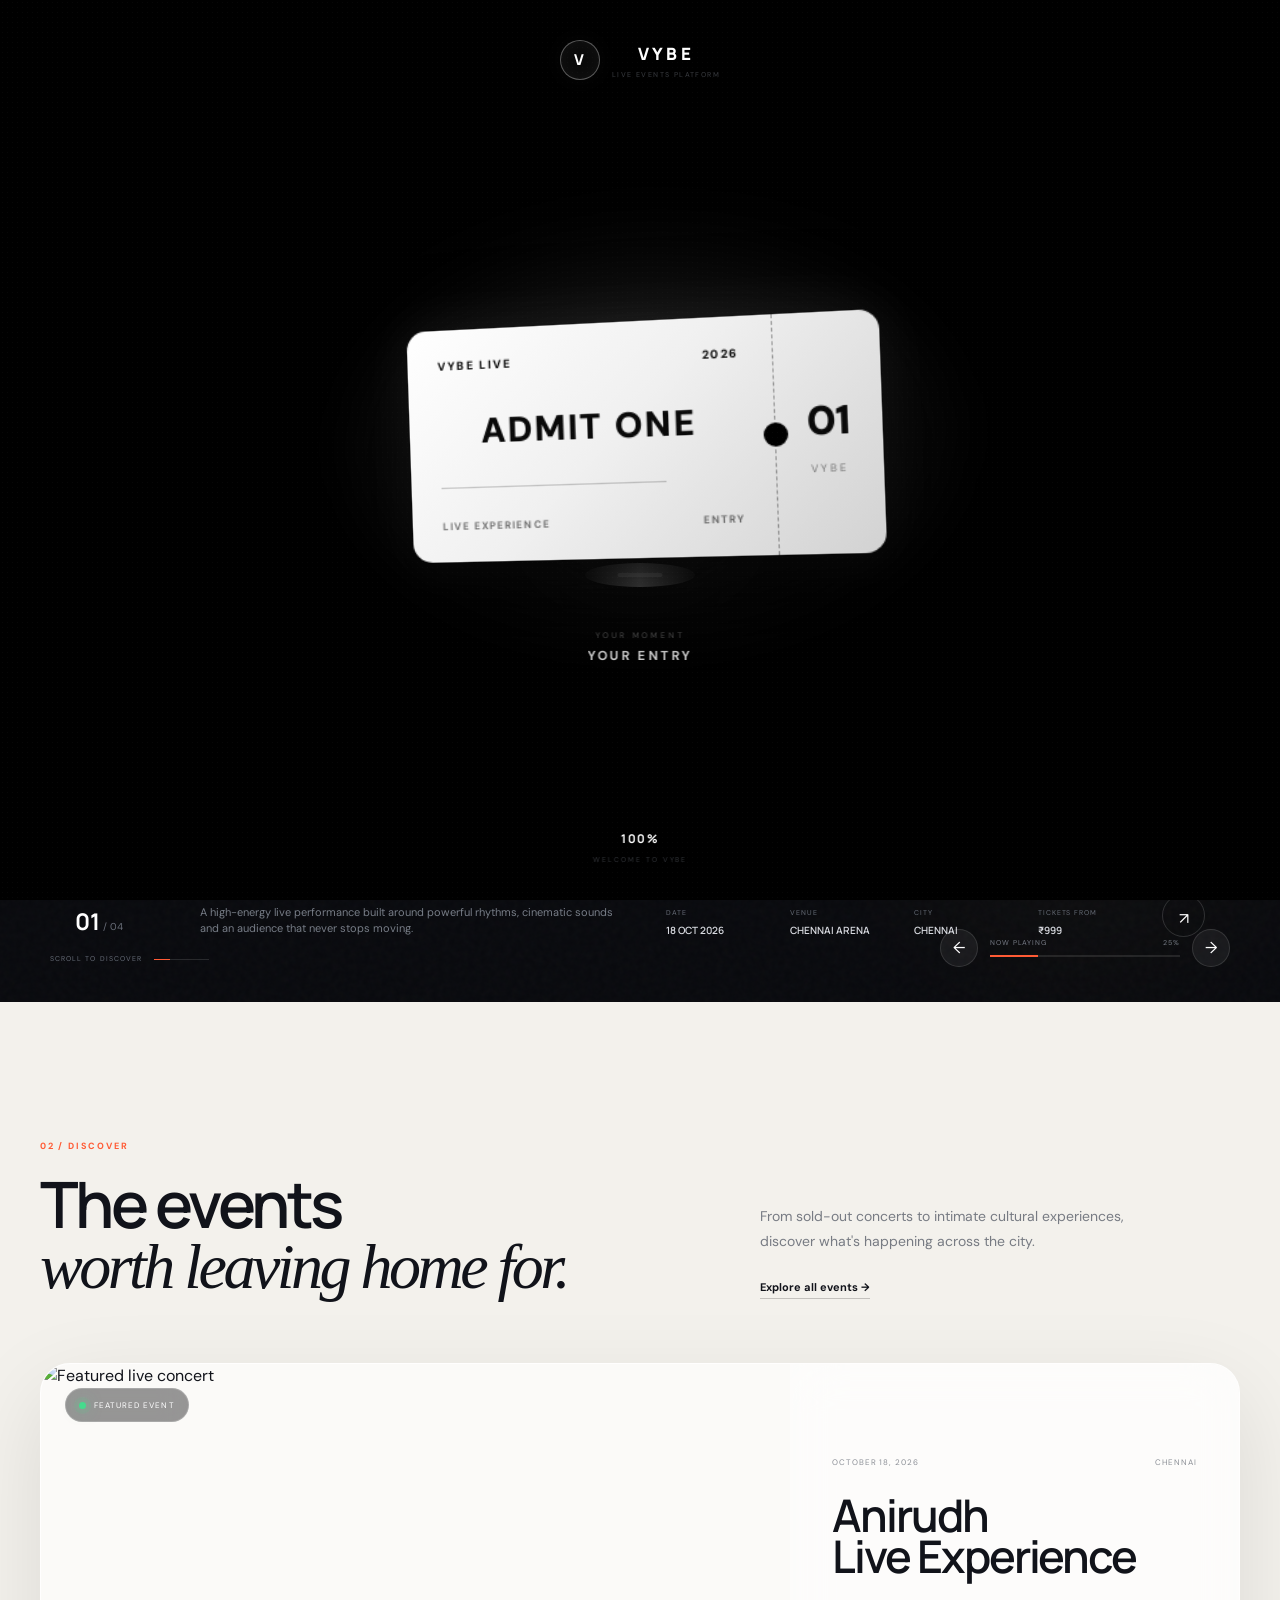
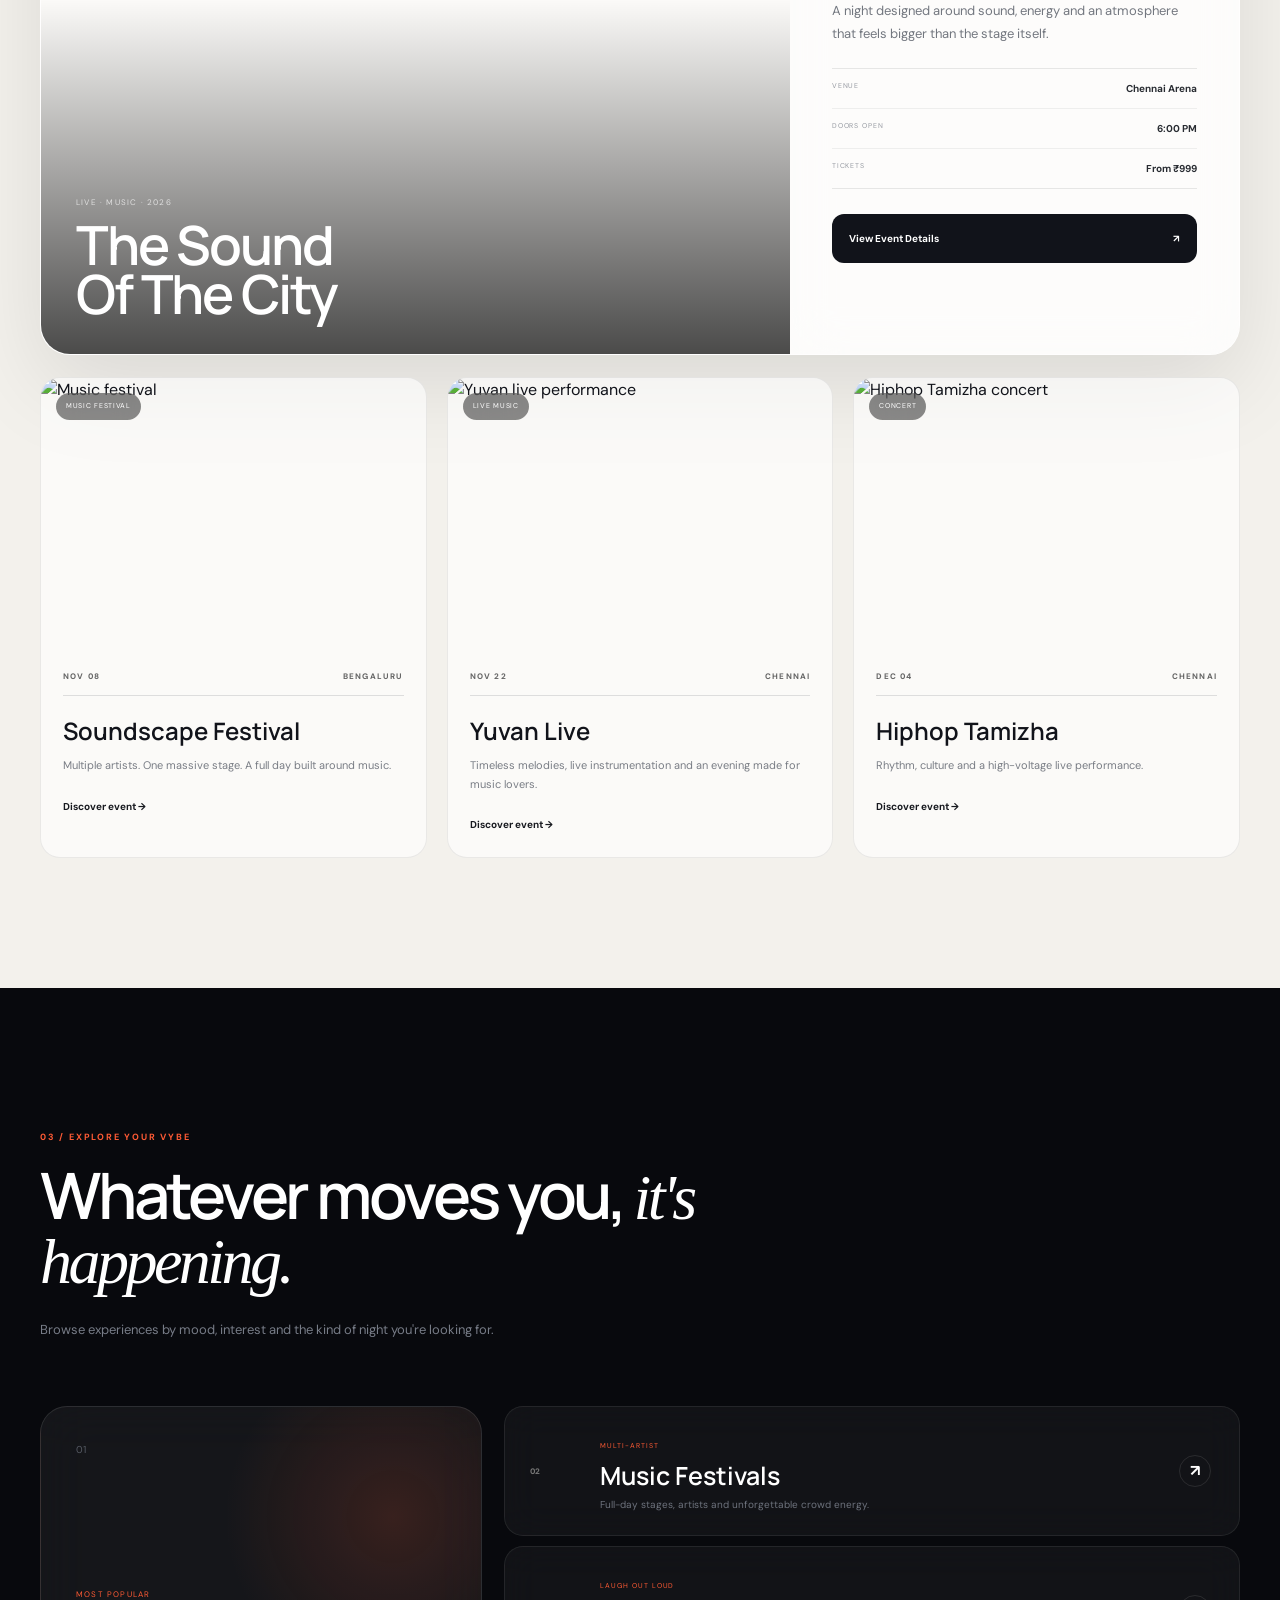
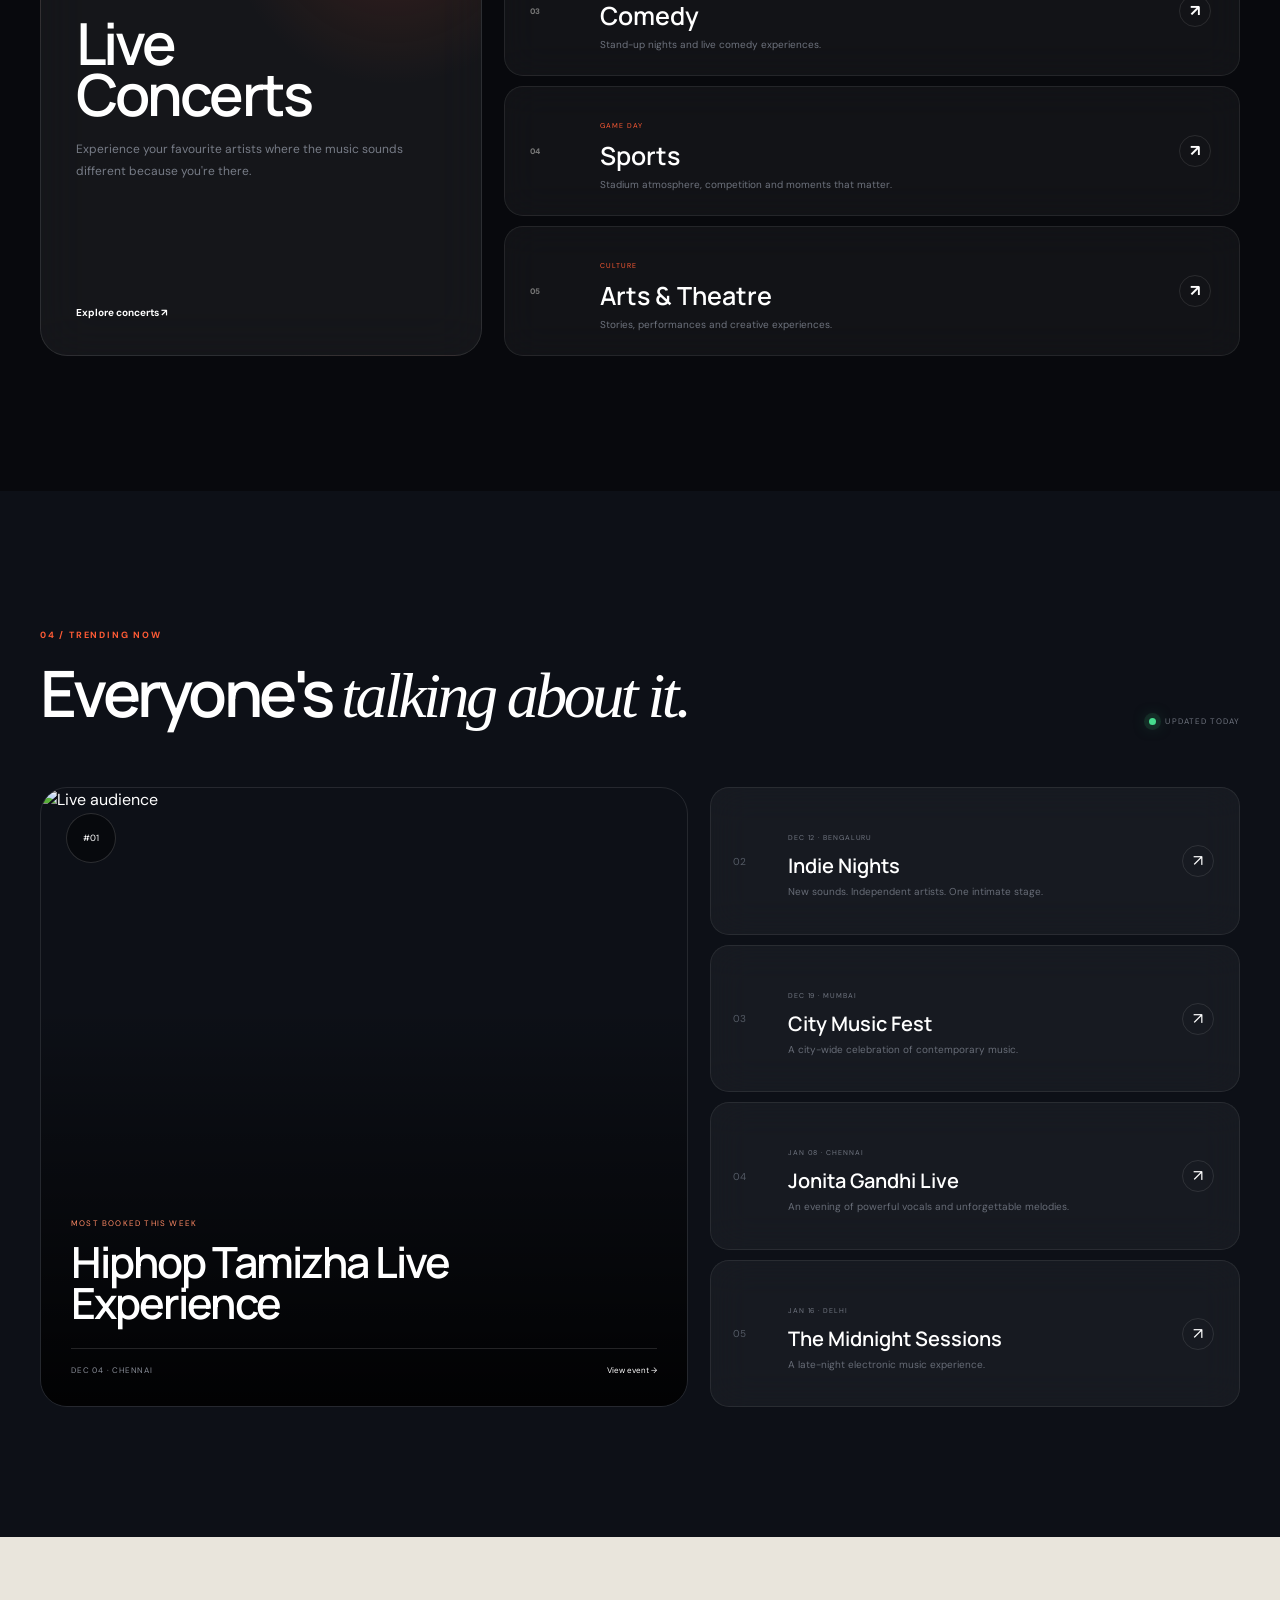
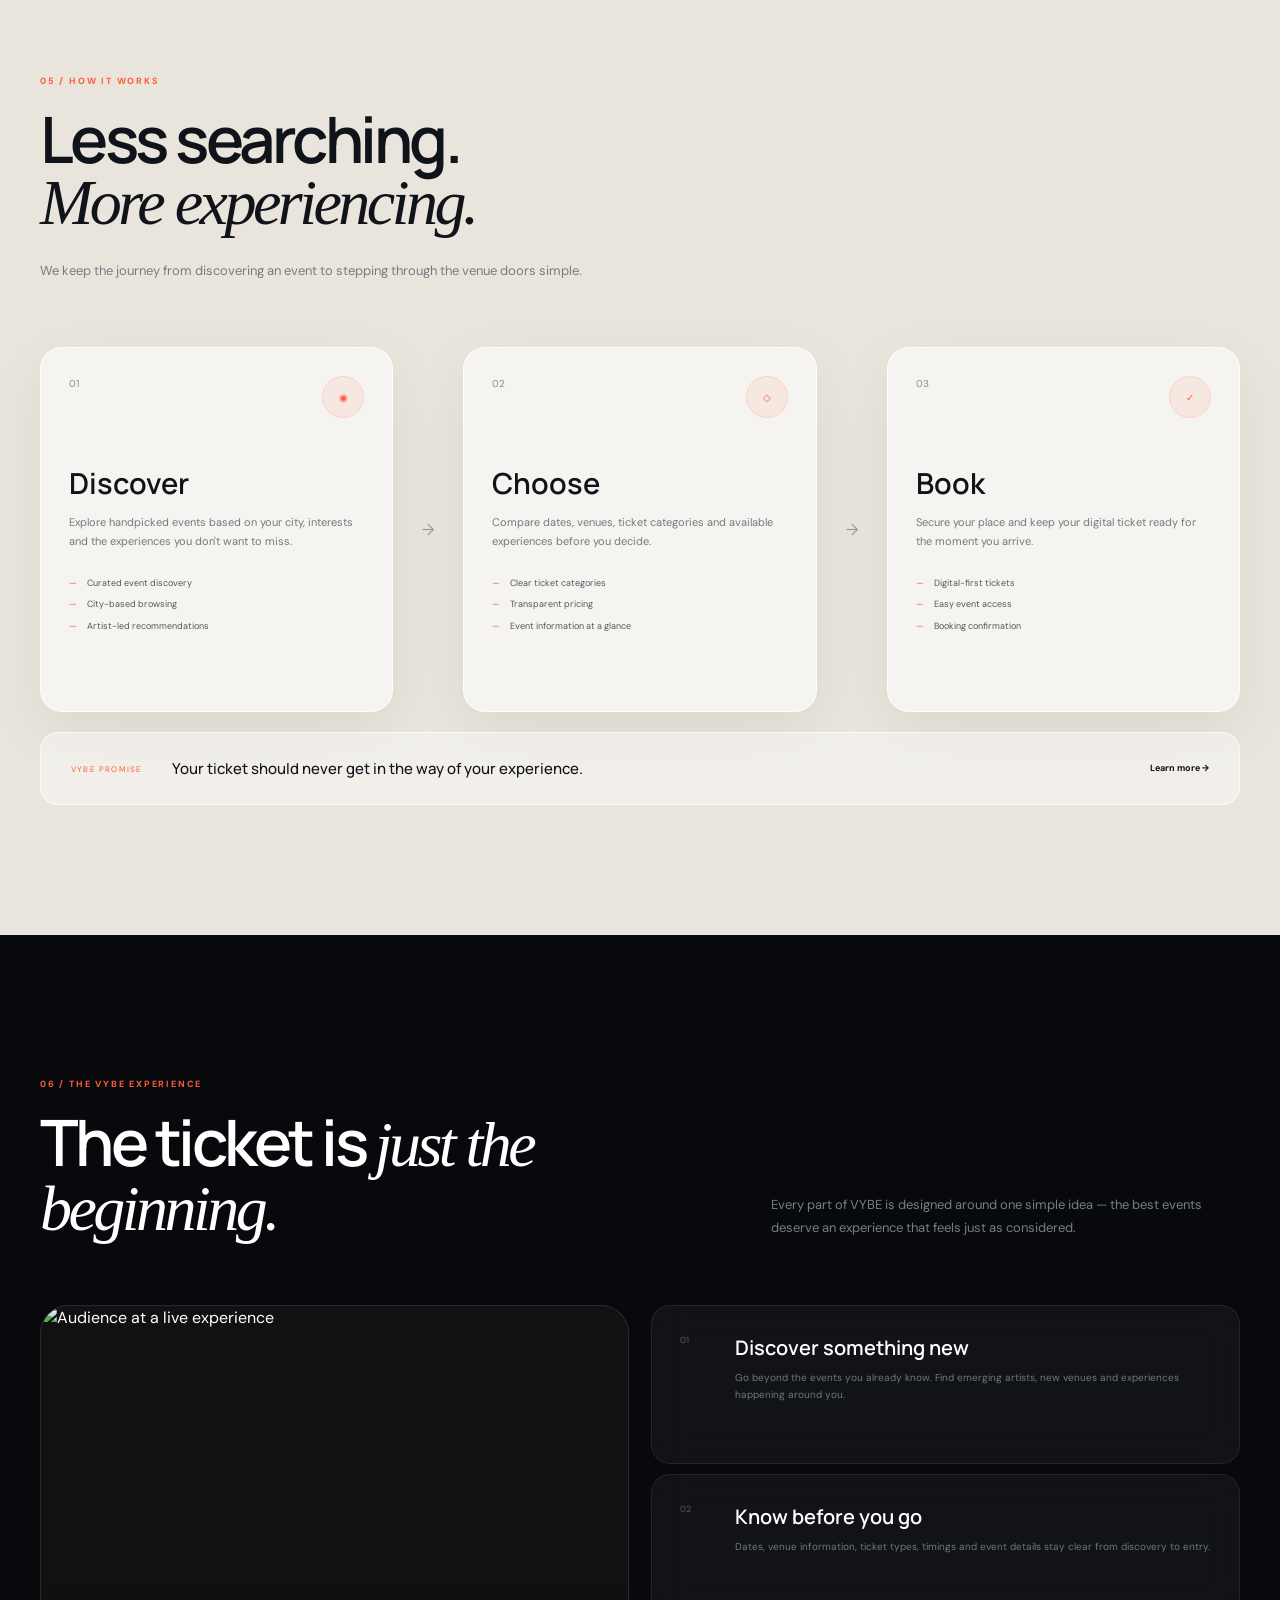
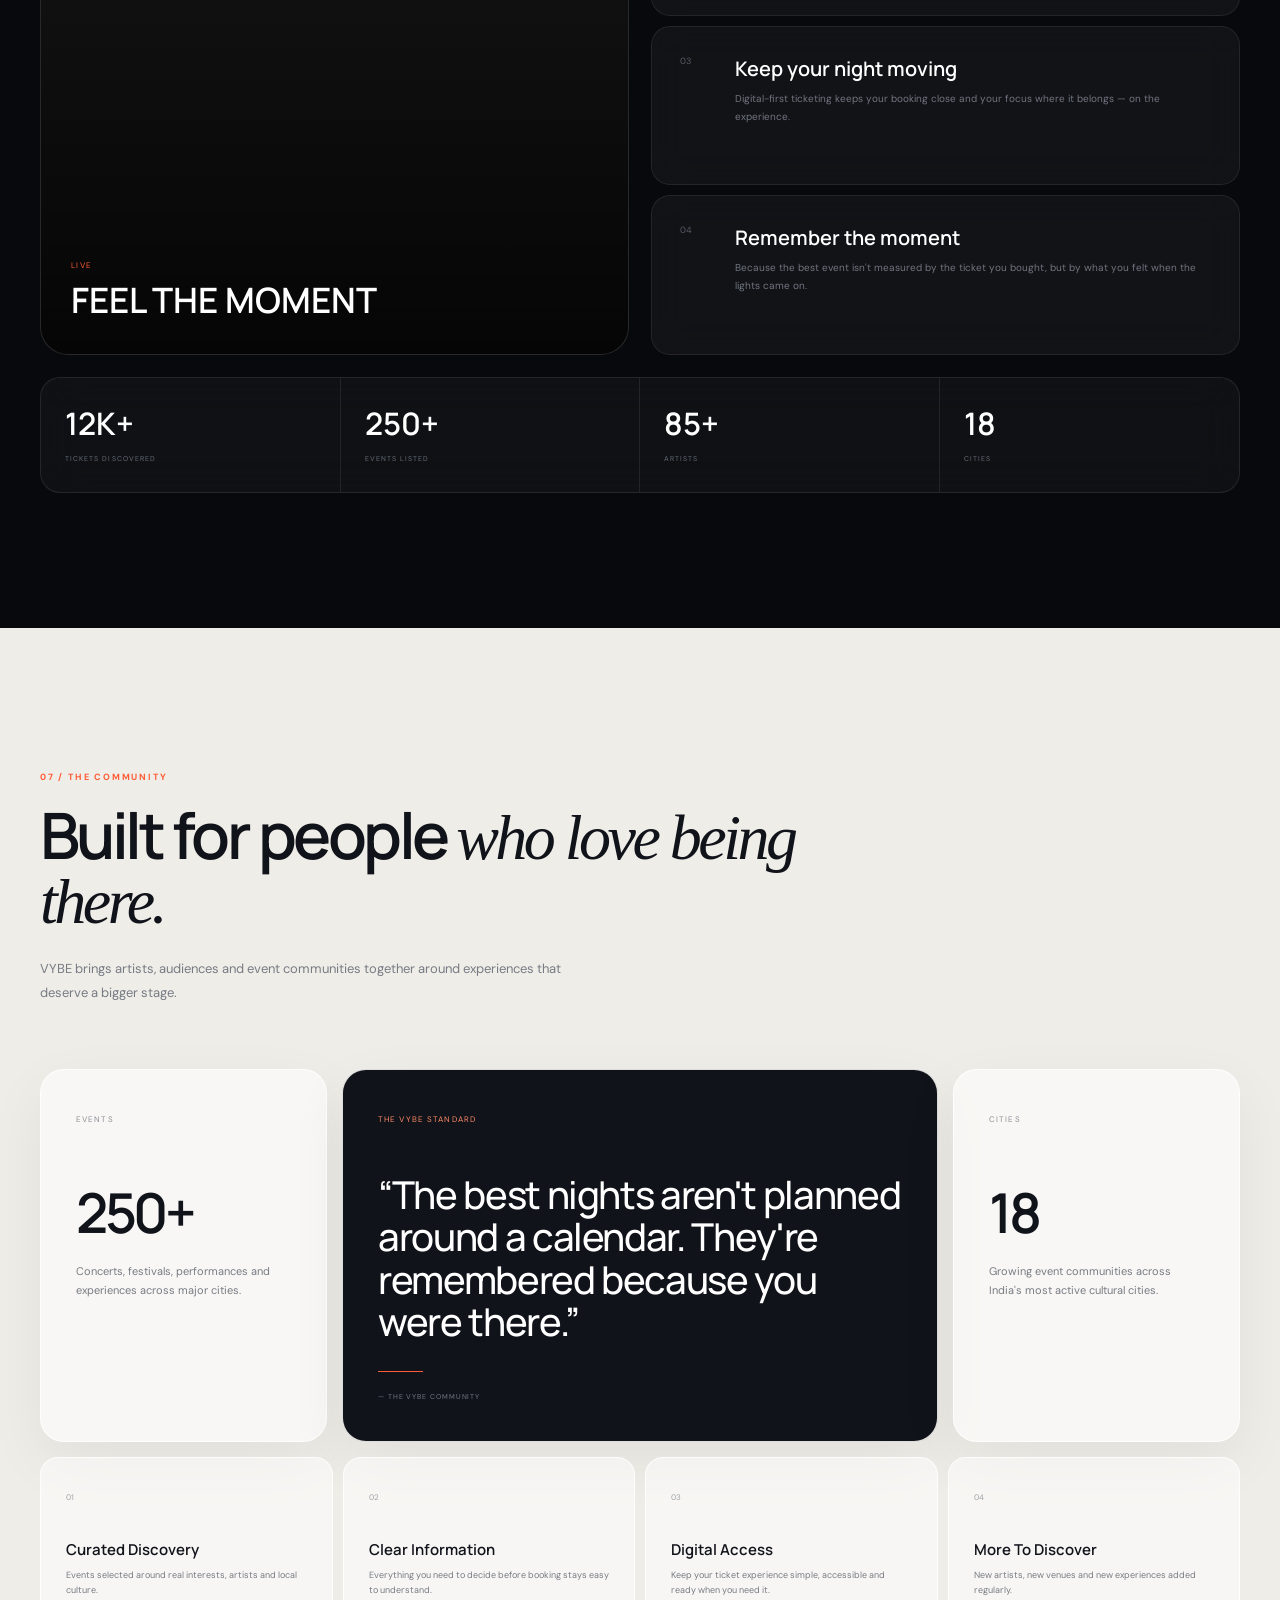
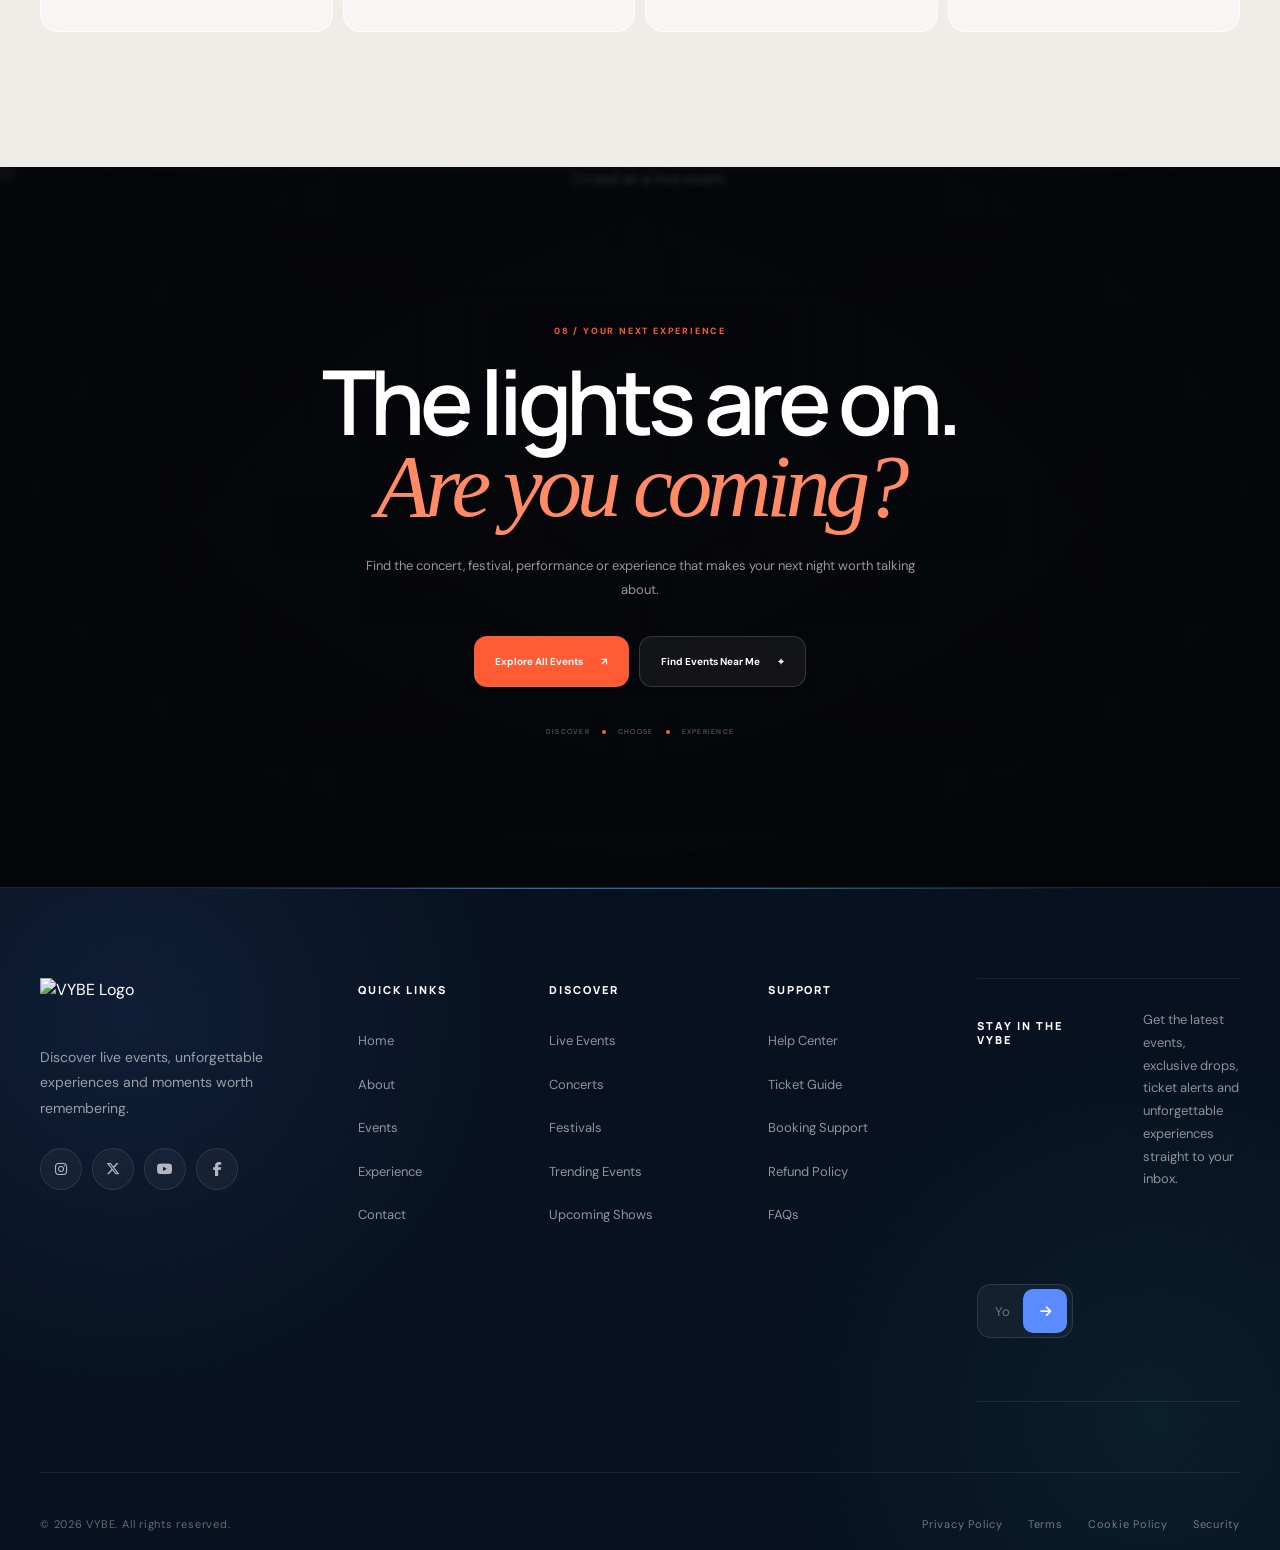
==== commit a132c51e: "add" ====
--- a/index.html
+++ b/index.html
@@ -52,11 +52,20 @@
      PRELOADER
 ========================================================= -->
 
+<!-- =========================================================
+     VYBE — CINEMATIC PRELOADER
+     DRUM → JOIN → MIC → TICKET FLIGHT
+========================================================= -->
+
 <div class="preloader" id="preloader">
 
     <div class="preloader-noise"></div>
 
     <div class="preloader-inner">
+
+        <!-- =================================================
+             BRAND
+        ================================================== -->
 
         <div class="preloader-brand">
 
@@ -64,106 +73,328 @@
                 V
             </span>
 
-            <div>
+            <div class="preloader-brand-copy">
+
                 <strong>VYBE</strong>
-                <small>LIVE EVENTS PLATFORM</small>
-            </div>
-
-        </div>
-
-
-        <div class="drum-animation">
-
-            <div class="drum-unit drum-left">
-
-                <div class="drum-shell">
-                    <div class="drum-top"></div>
+
+                <small>
+                    LIVE EVENTS PLATFORM
+                </small>
+
+            </div>
+
+        </div>
+
+
+        <!-- =================================================
+             MAIN CINEMATIC STAGE
+        ================================================== -->
+
+        <div class="preloader-stage" id="preloaderStage">
+
+
+            <!-- =============================================
+                 LEFT DRUM
+            ============================================== -->
+
+            <div class="preloader-drum drum-left">
+
+                <div class="drum-shadow"></div>
+
+                <div class="drum-body">
+
+                    <div class="drum-top">
+
+                        <span class="drum-center-mark">
+                            V
+                        </span>
+
+                    </div>
+
                     <div class="drum-rim"></div>
-                    <div class="drum-line"></div>
-                </div>
-
-                <div class="drum-stick stick-left"></div>
-
-            </div>
-
-
-            <div class="drum-center">
-
-                <span>FEEL</span>
-                <strong>THE BEAT</strong>
-
-            </div>
-
-
-            <div class="drum-unit drum-right">
-
-                <div class="drum-shell">
-                    <div class="drum-top"></div>
+
+                    <div class="drum-shell"></div>
+
+                    <div class="drum-highlight"></div>
+
+                </div>
+
+
+                <!-- Left drum stick -->
+
+                <div class="drum-stick drum-stick-left">
+
+                    <span class="stick-tip"></span>
+
+                </div>
+
+            </div>
+
+
+            <!-- =============================================
+                 RIGHT DRUM
+            ============================================== -->
+
+            <div class="preloader-drum drum-right">
+
+                <div class="drum-shadow"></div>
+
+                <div class="drum-body">
+
+                    <div class="drum-top">
+
+                        <span class="drum-center-mark">
+                            V
+                        </span>
+
+                    </div>
+
                     <div class="drum-rim"></div>
-                    <div class="drum-line"></div>
-                </div>
-
-                <div class="drum-stick stick-right"></div>
-
-            </div>
-
-        </div>
-
-
-        <div class="preloader-ticket" id="ticketLoader">
-
-            <div class="ticket-perforation"></div>
-
-            <div class="ticket-content">
-
-                <div class="ticket-head">
-
-                    <span>VYBE LIVE</span>
-
-                    <span>
-                        2026
+
+                    <div class="drum-shell"></div>
+
+                    <div class="drum-highlight"></div>
+
+                </div>
+
+
+                <!-- Right drum stick -->
+
+                <div class="drum-stick drum-stick-right">
+
+                    <span class="stick-tip"></span>
+
+                </div>
+
+            </div>
+
+
+            <!-- =============================================
+                 DRUM IMPACT WAVES
+            ============================================== -->
+
+            <div class="drum-impact impact-left"></div>
+
+            <div class="drum-impact impact-right"></div>
+
+
+            <!-- =============================================
+                 CENTER BEAT TEXT
+            ============================================== -->
+
+            <div class="preloader-beat-text">
+
+                <span>
+                    FEEL
+                </span>
+
+                <strong>
+                    THE BEAT
+                </strong>
+
+            </div>
+
+
+            <!-- =============================================
+                 DRUMS JOINING FLASH
+            ============================================== -->
+
+            <div class="drum-join-flash"></div>
+
+
+            <!-- =============================================
+                 MICROPHONE
+            ============================================== -->
+
+            <div class="preloader-microphone" id="preloaderMicrophone">
+
+                <div class="mic-glow"></div>
+
+                <div class="microphone-head">
+
+                    <div class="mic-grille"></div>
+
+                    <div class="mic-ring"></div>
+
+                </div>
+
+                <div class="microphone-body">
+
+                    <span class="mic-brand">
+                        V
                     </span>
 
                 </div>
 
+                <div class="microphone-neck"></div>
+
+                <div class="microphone-base">
+
+                    <span></span>
+
+                </div>
+
+            </div>
+
+
+            <!-- =============================================
+                 MICROPHONE SOUND WAVES
+            ============================================== -->
+
+            <div class="mic-wave mic-wave-one"></div>
+
+            <div class="mic-wave mic-wave-two"></div>
+
+            <div class="mic-wave mic-wave-three"></div>
+
+
+            <!-- =============================================
+                 TICKET FLIGHT
+            ============================================== -->
+
+            <div
+                class="preloader-ticket-flight"
+                id="preloaderTicket"
+            >
+
+                <!-- Ticket glow -->
+
+                <div class="ticket-flight-glow"></div>
+
+
+                <!-- Ticket -->
+
+                <div class="flight-ticket">
+
+                    <!-- Left ticket area -->
+
+                    <div class="flight-ticket-main">
+
+                        <div class="flight-ticket-header">
+
+                            <span>
+                                VYBE LIVE
+                            </span>
+
+                            <span>
+                                2026
+                            </span>
+
+                        </div>
+
+
+                        <div class="flight-ticket-title">
+
+                            ADMIT ONE
+
+                        </div>
+
+
+                        <div class="flight-ticket-line"></div>
+
+
+                        <div class="flight-ticket-info">
+
+                            <span>
+                                LIVE EXPERIENCE
+                            </span>
+
+                            <span>
+                                ENTRY
+                            </span>
+
+                        </div>
+
+                    </div>
+
+
+                    <!-- Perforated side -->
+
+                    <div class="flight-ticket-perforation">
+
+                        <span></span>
+
+                    </div>
+
+
+                    <!-- Right ticket code -->
+
+                    <div class="flight-ticket-code">
+
+                        <strong>
+                            01
+                        </strong>
+
+                        <small>
+                            VYBE
+                        </small>
+
+                    </div>
+
+                </div>
+
+            </div>
+
+
+            <!-- =============================================
+                 TICKET TRAIL
+            ============================================== -->
+
+            <div class="ticket-trail">
+
+                <span></span>
+                <span></span>
+                <span></span>
+                <span></span>
+
+            </div>
+
+
+            <!-- =============================================
+                 FINAL FLY TEXT
+            ============================================== -->
+
+            <div class="ticket-fly-text">
+
+                <span>
+                    YOUR MOMENT
+                </span>
+
                 <strong>
-                    ADMIT ONE
+                    YOUR ENTRY
                 </strong>
 
-                <div class="ticket-divider"></div>
-
-                <div class="ticket-info">
-
-                    <span>
-                        LIVE EXPERIENCE
-                    </span>
-
-                    <span>
-                        ENTRY
-                    </span>
-
-                </div>
-
-            </div>
-
-        </div>
-
+            </div>
+
+
+        </div>
+
+
+        <!-- =================================================
+             LOADER STATUS
+        ================================================== -->
 
         <div class="loader-status">
 
-            <strong>
-                <span id="loaderPercent">0</span>%
-            </strong>
-
-            <span>
+            <div class="loader-progress">
+
+                <strong>
+                    <span id="loaderPercent">0</span>%
+                </strong>
+
+            </div>
+
+            <span class="loader-status-text">
                 PREPARING YOUR EXPERIENCE
             </span>
 
         </div>
 
+
     </div>
 
 </div>
+
 
 <header class="site-header" id="siteHeader">
 
@@ -194,7 +425,7 @@
         <!-- DESKTOP NAV -->
         <nav class="desktop-nav">
 
-            <a href="index.html" class="nav-link active">
+            <a href="index.html" class="nav-link active ">
                 Home
             </a>
 
--- a/css/style.css
+++ b/css/style.css
@@ -8841,197 +8841,253 @@
 
 }
 
+
+
+
+
 /* =========================================================
    VYBE EXPERIENCE PAGE
-   CONTENT-ONLY PREMIUM GLASSMORPHISM
-   Does NOT style navbar / footer / login / hero carousel
-   ========================================================= */
+   CONTENT CSS ONLY
+   Matches the HTML provided exactly
+   HERO / NAVBAR / FOOTER / LOGIN NOT INCLUDED
+========================================================= */
 
 .experience-page {
-    --exp-black: #050607;
-    --exp-dark: #0a0d10;
-    --exp-dark-2: #101419;
+    --exp-bg: #07090c;
+    --exp-bg-2: #0d1116;
     --exp-white: #ffffff;
-    --exp-soft: #f4f5f6;
-    --exp-muted: #9ba3ad;
-    --exp-line: rgba(255,255,255,.14);
-    --exp-glass: rgba(255,255,255,.065);
-    --exp-glass-strong: rgba(255,255,255,.10);
-    --exp-shadow: rgba(0,0,0,.35);
-}
-
-
-/* =========================================================
-   GLOBAL CONTENT SECTIONS
-========================================================= */
-
-.experience-page
-.experience-intro-section,
-.experience-page
-.experience-pillars-section,
-.experience-page
-.experience-story-section,
-.experience-page
-.experience-journey-section,
-.experience-page
-.experience-types-section {
+    --exp-text: #111318;
+    --exp-muted: #8d969f;
+    --exp-light: #f1f2f3;
+
+    --glass: rgba(255,255,255,.065);
+    --glass-hover: rgba(255,255,255,.11);
+    --glass-border: rgba(255,255,255,.15);
+    --glass-highlight: rgba(255,255,255,.24);
+
+    --dark-border: rgba(0,0,0,.12);
+
+    --ease: cubic-bezier(.16,1,.3,1);
+}
+
+
+/* =========================================================
+   COMMON CONTAINER
+========================================================= */
+
+.experience-page .container {
+    width: min(1250px, calc(100% - 60px));
+    margin-inline: auto;
+}
+
+
+/* =========================================================
+   INTRO SECTION
+========================================================= */
+
+.experience-page .experience-intro-section {
     position: relative;
     overflow: hidden;
-}
-
-
-/* =========================================================
-   INTRO
-========================================================= */
-
-.experience-page .experience-intro-section {
+
+    padding: 145px 0;
+
+    color: var(--exp-white);
+
     background:
         radial-gradient(
-            circle at 85% 20%,
-            rgba(255,255,255,.06),
-            transparent 30%
+            circle at 80% 20%,
+            rgba(255,255,255,.07),
+            transparent 28%
         ),
-        #080a0c;
-
-    color: var(--exp-white);
-    padding: 140px 0;
-}
-
-.experience-page .experience-intro-section::before {
+        linear-gradient(
+            135deg,
+            #06080a 0%,
+            #0d1116 55%,
+            #07090c 100%
+        );
+}
+
+
+/* Decorative glass circle */
+
+.experience-page .experience-intro-section::after {
     content: "";
+
     position: absolute;
-    width: 520px;
-    height: 520px;
+
+    width: 480px;
+    height: 480px;
+
     right: -250px;
-    top: -250px;
-    border: 1px solid rgba(255,255,255,.07);
+    top: -220px;
+
+    border: 1px solid rgba(255,255,255,.08);
     border-radius: 50%;
+
     pointer-events: none;
 }
 
+
 .experience-page .experience-intro-grid {
+    position: relative;
+    z-index: 2;
+
     display: grid;
-    grid-template-columns: 180px minmax(0, 1fr);
-    gap: 80px;
-    max-width: 1250px;
-    margin: auto;
-}
+    grid-template-columns: 180px minmax(0,1fr);
+
+    gap: 75px;
+
+    align-items: start;
+}
+
 
 .experience-page .experience-section-label {
     display: inline-flex;
     align-items: center;
-    gap: 12px;
-    color: #8e98a3;
+    gap: 11px;
+
     font-size: 10px;
     font-weight: 700;
+
     letter-spacing: .18em;
-}
+    color: #858e98;
+
+    white-space: nowrap;
+}
+
 
 .experience-page .experience-section-label::before {
     content: "";
-    width: 32px;
+
+    width: 30px;
     height: 1px;
-    background: rgba(255,255,255,.55);
-}
+
+    background: currentColor;
+
+    opacity: .8;
+}
+
 
 .experience-page .experience-intro-content {
-    max-width: 900px;
-}
+    max-width: 850px;
+}
+
 
 .experience-page .experience-intro-content h2 {
-    margin: 0 0 35px;
-    font-size: clamp(44px, 6vw, 86px);
+    margin: 0 0 34px;
+
+    font-size: clamp(46px, 6vw, 82px);
+
+    line-height: .94;
+    letter-spacing: -.06em;
+
+    font-weight: 700;
+}
+
+
+.experience-page .experience-intro-content h2 span {
+    display: block;
+
+    color: transparent;
+
+    -webkit-text-stroke: 1px rgba(255,255,255,.52);
+}
+
+
+.experience-page .experience-intro-content p {
+    max-width: 670px;
+
+    margin: 0 0 15px;
+
+    color: #a8b0b8;
+
+    font-size: 15px;
+    line-height: 1.9;
+}
+
+
+/* =========================================================
+   PILLARS SECTION
+========================================================= */
+
+.experience-page .experience-pillars-section {
+    position: relative;
+    overflow: hidden;
+
+    padding: 135px 0;
+
+    color: #fff;
+
+    background:
+        radial-gradient(
+            circle at 10% 80%,
+            rgba(255,255,255,.045),
+            transparent 25%
+        ),
+        #080b0f;
+}
+
+
+.experience-page .experience-section-heading {
+    max-width: 850px;
+
+    margin: 0 auto 60px;
+}
+
+
+.experience-page .experience-section-heading h2 {
+    margin: 25px 0 0;
+
+    font-size: clamp(44px, 5vw, 72px);
+
     line-height: .95;
     letter-spacing: -.055em;
-    font-weight: 700;
-}
-
-.experience-page .experience-intro-content h2 span {
-    display: block;
-    color: transparent;
-    -webkit-text-stroke: 1px rgba(255,255,255,.55);
-}
-
-.experience-page .experience-intro-content p {
-    max-width: 650px;
-    margin: 0 0 16px;
-    color: #aeb5bd;
-    font-size: 16px;
-    line-height: 1.85;
-}
-
-
-/* =========================================================
-   PILLARS
-========================================================= */
-
-.experience-page .experience-pillars-section {
-    background:
-        linear-gradient(
-            135deg,
-            #0a0d10 0%,
-            #11161b 48%,
-            #080a0c 100%
-        );
-    color: #fff;
-    padding: 130px 0;
-}
-
-.experience-page .experience-pillars-section::after {
-    content: "";
-    position: absolute;
-    width: 650px;
-    height: 650px;
-    left: -350px;
-    bottom: -400px;
-    border-radius: 50%;
-    background: rgba(255,255,255,.025);
-    filter: blur(10px);
-}
-
-.experience-page .experience-section-heading {
-    max-width: 850px;
-    margin: 0 auto 65px;
-}
-
-.experience-page .experience-section-heading h2 {
-    margin: 25px 0 0;
-    font-size: clamp(42px, 5vw, 72px);
-    line-height: .98;
-    letter-spacing: -.05em;
-}
+}
+
 
 .experience-page .experience-section-heading h2 span {
     display: block;
+
     color: transparent;
-    -webkit-text-stroke: 1px rgba(255,255,255,.48);
-}
-
-
-/* ---------- PILLAR GRID ---------- */
+
+    -webkit-text-stroke: 1px rgba(255,255,255,.5);
+}
+
+
+/* =========================================================
+   PILLAR GRID
+========================================================= */
 
 .experience-page .experience-pillars-grid {
     display: grid;
-    grid-template-columns: repeat(3, 1fr);
+
+    grid-template-columns: repeat(3,1fr);
+
     gap: 18px;
-    max-width: 1250px;
-    margin: auto;
-}
-
-
-/* ---------- GLASS CARD ---------- */
+}
+
+
+/* =========================================================
+   GLASS PILLAR CARD
+========================================================= */
 
 .experience-page .experience-pillar {
     position: relative;
-    min-height: 380px;
-    padding: 35px;
-    border: 1px solid var(--exp-line);
+
+    min-height: 385px;
+
+    padding: 34px;
+
+    overflow: hidden;
+
     border-radius: 24px;
+
+    border: 1px solid var(--glass-border);
 
     background:
         linear-gradient(
             145deg,
-            rgba(255,255,255,.10),
+            rgba(255,255,255,.105),
             rgba(255,255,255,.035)
         );
 
@@ -9039,33 +9095,41 @@
     -webkit-backdrop-filter: blur(22px);
 
     box-shadow:
-        inset 0 1px 0 rgba(255,255,255,.12),
-        0 25px 70px rgba(0,0,0,.22);
-
-    overflow: hidden;
+        inset 0 1px 0 rgba(255,255,255,.11),
+        0 24px 70px rgba(0,0,0,.25);
 
     transition:
-        transform .55s cubic-bezier(.16,1,.3,1),
-        border-color .4s ease,
-        background .4s ease,
-        box-shadow .5s ease;
-}
+        transform .55s var(--ease),
+        border-color .45s ease,
+        background .45s ease,
+        box-shadow .55s ease;
+}
+
 
 .experience-page .experience-pillar::before {
     content: "";
+
     position: absolute;
-    width: 180px;
-    height: 180px;
-    right: -100px;
-    top: -100px;
+
+    width: 190px;
+    height: 190px;
+
+    right: -110px;
+    top: -110px;
+
     border-radius: 50%;
+
     background: rgba(255,255,255,.08);
-    filter: blur(5px);
-    transition: transform .7s ease;
-}
+
+    filter: blur(3px);
+
+    transition: transform .7s var(--ease);
+}
+
 
 .experience-page .experience-pillar:hover {
     transform: translateY(-10px);
+
     border-color: rgba(255,255,255,.32);
 
     background:
@@ -9077,29 +9141,33 @@
 
     box-shadow:
         inset 0 1px 0 rgba(255,255,255,.16),
-        0 35px 90px rgba(0,0,0,.38);
-}
+        0 35px 90px rgba(0,0,0,.4);
+}
+
 
 .experience-page .experience-pillar:hover::before {
-    transform: scale(1.6);
-}
-
-
-/* ---------- PILLAR NUMBER ---------- */
+    transform: scale(1.5);
+}
+
+
+/* Number */
 
 .experience-page .pillar-number {
     position: absolute;
+
     top: 28px;
     right: 30px;
 
+    font-size: 10px;
+    font-weight: 700;
+
+    letter-spacing: .16em;
+
     color: rgba(255,255,255,.35);
-    font-size: 11px;
-    font-weight: 700;
-    letter-spacing: .15em;
-}
-
-
-/* ---------- ICON ---------- */
+}
+
+
+/* Icon */
 
 .experience-page .pillar-icon {
     width: 58px;
@@ -9109,10 +9177,11 @@
     align-items: center;
     justify-content: center;
 
-    margin-bottom: 75px;
-
-    border: 1px solid rgba(255,255,255,.17);
-    border-radius: 16px;
+    margin-bottom: 72px;
+
+    border-radius: 17px;
+
+    border: 1px solid rgba(255,255,255,.16);
 
     background: rgba(255,255,255,.055);
 
@@ -9120,55 +9189,79 @@
         inset 0 1px 0 rgba(255,255,255,.1);
 
     transition:
-        transform .45s ease,
-        background .45s ease;
-}
+        transform .45s var(--ease),
+        background .4s ease;
+}
+
 
 .experience-page .pillar-icon i {
-    font-size: 19px;
-}
+    font-size: 18px;
+}
+
 
 .experience-page .experience-pillar:hover .pillar-icon {
-    transform: rotate(-6deg) scale(1.08);
-    background: rgba(255,255,255,.12);
-}
-
-
-/* ---------- TEXT ---------- */
+    transform: scale(1.08) rotate(-5deg);
+
+    background: rgba(255,255,255,.13);
+}
+
+
+/* Heading */
 
 .experience-page .experience-pillar h3 {
     margin: 0 0 14px;
-    font-size: 22px;
+
+    font-size: 21px;
+    line-height: 1.1;
+
     letter-spacing: -.025em;
 }
 
+
+/* Paragraph */
+
 .experience-page .experience-pillar p {
+    max-width: 330px;
+
     margin: 0;
-    max-width: 320px;
-    color: #9ea7b0;
-    line-height: 1.7;
-    font-size: 14px;
-}
+
+    color: #969fa9;
+
+    font-size: 13px;
+    line-height: 1.75;
+}
+
+
+/* Link */
 
 .experience-page .experience-pillar a {
     display: inline-flex;
     align-items: center;
     gap: 10px;
 
-    margin-top: 28px;
+    margin-top: 27px;
 
     color: #fff;
-    font-size: 11px;
+
+    font-size: 10px;
     font-weight: 700;
-    letter-spacing: .12em;
+
+    letter-spacing: .13em;
+
     text-decoration: none;
     text-transform: uppercase;
-}
+
+    transition: opacity .3s ease;
+}
+
 
 .experience-page .experience-pillar a i {
     font-size: 9px;
-    transition: transform .3s ease;
-}
+
+    transition:
+        transform .35s var(--ease);
+}
+
 
 .experience-page .experience-pillar:hover a i {
     transform: translate(4px,-4px);
@@ -9181,40 +9274,57 @@
 
 .experience-page .experience-story-section {
     display: grid;
+
     grid-template-columns: 1.15fr .85fr;
+
     min-height: 700px;
 
-    background: #e9eaeb;
-    color: #0a0b0c;
-}
+    background: #e8e9ea;
+
+    color: #111;
+}
+
+
+/* Story image */
 
 .experience-page .experience-story-image {
     position: relative;
+
     min-height: 650px;
+
     overflow: hidden;
 }
+
 
 .experience-page .experience-story-image::after {
     content: "";
+
     position: absolute;
     inset: 0;
+
     background:
         linear-gradient(
             90deg,
-            transparent 65%,
-            rgba(0,0,0,.16)
+            transparent 55%,
+            rgba(0,0,0,.18)
         );
-}
+
+    pointer-events: none;
+}
+
 
 .experience-page .experience-story-image img {
     width: 100%;
     height: 100%;
+
     display: block;
+
     object-fit: cover;
 
     transition:
-        transform 1.2s cubic-bezier(.16,1,.3,1);
-}
+        transform 1.2s var(--ease);
+}
+
 
 .experience-page .experience-story-section:hover
 .experience-story-image img {
@@ -9222,85 +9332,111 @@
 }
 
 
+/* Story content glass */
+
 .experience-page .experience-story-content {
+    position: relative;
+
     display: flex;
     flex-direction: column;
     justify-content: center;
 
-    padding: 90px 8vw 90px 7vw;
+    padding: 90px 7vw;
 
     background:
         linear-gradient(
             145deg,
-            rgba(255,255,255,.72),
-            rgba(255,255,255,.38)
+            rgba(255,255,255,.78),
+            rgba(255,255,255,.45)
         );
 
-    backdrop-filter: blur(18px);
-    -webkit-backdrop-filter: blur(18px);
+    backdrop-filter: blur(20px);
+    -webkit-backdrop-filter: blur(20px);
 
     border-left: 1px solid rgba(0,0,0,.1);
 }
+
 
 .experience-page .experience-story-content
 .experience-section-label {
     color: #666;
 }
 
+
 .experience-page .experience-story-content
 .experience-section-label::before {
     background: #111;
 }
 
+
 .experience-page .experience-story-content h2 {
-    margin: 28px 0 25px;
-
-    font-size: clamp(42px, 5vw, 70px);
+    margin: 27px 0 24px;
+
+    font-size: clamp(43px,5vw,68px);
+
     line-height: .96;
-    letter-spacing: -.055em;
-}
+    letter-spacing: -.06em;
+}
+
 
 .experience-page .experience-story-content h2 span {
     display: block;
-    color: #777;
-}
+
+    color: #70757a;
+}
+
 
 .experience-page .experience-story-content > p {
-    max-width: 450px;
-    color: #62666a;
+    max-width: 470px;
+
+    margin: 0;
+
+    color: #62676c;
+
+    font-size: 15px;
     line-height: 1.8;
-    font-size: 15px;
-}
-
-
-/* ---------- STORY STATS ---------- */
+}
+
+
+/* Story stats */
 
 .experience-page .experience-story-stats {
     display: grid;
-    grid-template-columns: repeat(3, 1fr);
-
-    margin-top: 55px;
+
+    grid-template-columns: repeat(3,1fr);
+
+    gap: 15px;
+
+    margin-top: 52px;
+
     padding-top: 25px;
 
     border-top: 1px solid rgba(0,0,0,.14);
 }
+
 
 .experience-page .experience-story-stats div {
     display: flex;
     flex-direction: column;
+
     gap: 8px;
 }
 
+
 .experience-page .experience-story-stats strong {
-    font-size: 28px;
-    letter-spacing: -.04em;
-}
+    font-size: 27px;
+
+    letter-spacing: -.045em;
+}
+
 
 .experience-page .experience-story-stats span {
-    color: #73777b;
-    font-size: 9px;
+    font-size: 8px;
     font-weight: 700;
+
     letter-spacing: .14em;
+
+    color: #73787c;
 }
 
 
@@ -9309,35 +9445,47 @@
 ========================================================= */
 
 .experience-page .experience-journey-section {
+    position: relative;
+
+    padding: 135px 0;
+
+    overflow: hidden;
+
+    color: #fff;
+
     background:
         radial-gradient(
-            circle at 20% 10%,
-            rgba(255,255,255,.06),
-            transparent 28%
+            circle at 85% 15%,
+            rgba(255,255,255,.05),
+            transparent 25%
         ),
-        #07090b;
-
-    color: #fff;
-    padding: 135px 0;
-}
+        #06080b;
+}
+
 
 .experience-page .experience-journey {
     display: grid;
-    grid-template-columns: repeat(4, 1fr);
-    gap: 12px;
-
-    max-width: 1250px;
-    margin: auto;
-}
+
+    grid-template-columns: repeat(4,1fr);
+
+    gap: 14px;
+}
+
+
+/* Journey glass card */
 
 .experience-page .journey-step {
     position: relative;
 
-    min-height: 315px;
-    padding: 32px;
-
-    border: 1px solid rgba(255,255,255,.12);
-    border-radius: 20px;
+    min-height: 320px;
+
+    padding: 31px;
+
+    overflow: hidden;
+
+    border-radius: 21px;
+
+    border: 1px solid rgba(255,255,255,.13);
 
     background:
         linear-gradient(
@@ -9346,72 +9494,126 @@
             rgba(255,255,255,.025)
         );
 
-    backdrop-filter: blur(18px);
-    -webkit-backdrop-filter: blur(18px);
+    backdrop-filter: blur(20px);
+    -webkit-backdrop-filter: blur(20px);
 
     transition:
-        transform .5s cubic-bezier(.16,1,.3,1),
+        transform .5s var(--ease),
         border-color .4s ease,
         background .4s ease;
 }
 
+
+.experience-page .journey-step::after {
+    content: "";
+
+    position: absolute;
+
+    width: 120px;
+    height: 120px;
+
+    right: -70px;
+    bottom: -70px;
+
+    border-radius: 50%;
+
+    border: 1px solid rgba(255,255,255,.08);
+
+    transition:
+        transform .6s var(--ease);
+}
+
+
 .experience-page .journey-step:hover {
     transform: translateY(-8px);
+
     border-color: rgba(255,255,255,.3);
 
     background:
         linear-gradient(
             145deg,
-            rgba(255,255,255,.12),
+            rgba(255,255,255,.115),
             rgba(255,255,255,.035)
         );
 }
 
+
+.experience-page .journey-step:hover::after {
+    transform: scale(1.7);
+}
+
+
+/* Number */
+
 .experience-page .journey-number {
     position: absolute;
-    right: 25px;
-    top: 25px;
+
+    top: 26px;
+    right: 26px;
 
     font-size: 10px;
-    color: rgba(255,255,255,.35);
-    letter-spacing: .15em;
-}
+    font-weight: 700;
+
+    letter-spacing: .16em;
+
+    color: rgba(255,255,255,.32);
+}
+
+
+/* Icon */
 
 .experience-page .journey-icon {
-    width: 52px;
-    height: 52px;
+    width: 53px;
+    height: 53px;
 
     display: flex;
     align-items: center;
     justify-content: center;
 
-    margin-bottom: 75px;
+    margin-bottom: 70px;
 
     border-radius: 50%;
+
     border: 1px solid rgba(255,255,255,.16);
-    background: rgba(255,255,255,.06);
+
+    background: rgba(255,255,255,.055);
 
     transition:
-        transform .4s ease,
+        transform .4s var(--ease),
         background .4s ease;
 }
+
 
 .experience-page .journey-step:hover
 .journey-icon {
     transform: scale(1.1);
+
     background: rgba(255,255,255,.12);
 }
+
+
+.experience-page .journey-icon i {
+    font-size: 16px;
+}
+
+
+/* Text */
 
 .experience-page .journey-step h3 {
     margin: 0 0 12px;
-    font-size: 20px;
-}
+
+    font-size: 19px;
+    letter-spacing: -.02em;
+}
+
 
 .experience-page .journey-step p {
     margin: 0;
-    color: #929ba5;
+
+    color: #919aa4;
+
     font-size: 13px;
-    line-height: 1.7;
+    line-height: 1.75;
 }
 
 
@@ -9421,155 +9623,199 @@
 
 .experience-page .experience-types-section {
     padding: 135px 0;
-    background: #f0f1f2;
-    color: #090a0b;
-}
+
+    background:
+        radial-gradient(
+            circle at 15% 20%,
+            rgba(0,0,0,.045),
+            transparent 25%
+        ),
+        #eef0f1;
+
+    color: #111;
+}
+
 
 .experience-page .experience-types-header {
-    max-width: 800px;
-    margin-bottom: 60px;
-}
+    max-width: 820px;
+
+    margin-bottom: 58px;
+}
+
 
 .experience-page .experience-types-header
 .experience-section-label {
-    color: #686d72;
-}
+    color: #666;
+}
+
 
 .experience-page .experience-types-header
 .experience-section-label::before {
     background: #111;
 }
 
+
 .experience-page .experience-types-header h2 {
-    margin: 25px 0 0;
-
-    font-size: clamp(42px, 5vw, 72px);
+    margin: 24px 0 0;
+
+    font-size: clamp(44px,5vw,72px);
+
     line-height: .95;
     letter-spacing: -.055em;
 }
 
+
 .experience-page .experience-types-header h2 span {
     color: #777;
 }
 
 
-/* ---------- TYPE GRID ---------- */
+/* Type grid */
 
 .experience-page .experience-types-grid {
     display: grid;
-    grid-template-columns: repeat(2, 1fr);
+
+    grid-template-columns: repeat(2,1fr);
+
     gap: 18px;
-
-    max-width: 1250px;
-    margin: auto;
-}
-
-
-/* ---------- TYPE CARD ---------- */
+}
+
+
+/* Type card */
 
 .experience-page .experience-type-card {
     position: relative;
+
     height: 390px;
+
     overflow: hidden;
 
-    border-radius: 22px;
-    border: 1px solid rgba(0,0,0,.12);
+    border-radius: 23px;
+
+    border: 1px solid rgba(0,0,0,.13);
+
+    background: #111;
+
+    color: #fff;
 
     text-decoration: none;
-    color: #fff;
-
-    background: #111;
 
     box-shadow:
-        0 20px 60px rgba(0,0,0,.12);
+        0 20px 55px rgba(0,0,0,.12);
 
     transition:
-        transform .55s cubic-bezier(.16,1,.3,1),
-        box-shadow .5s ease;
-}
+        transform .55s var(--ease),
+        box-shadow .55s ease;
+}
+
 
 .experience-page .experience-type-card:hover {
     transform: translateY(-9px);
+
     box-shadow:
-        0 30px 80px rgba(0,0,0,.22);
-}
-
-
-/* ---------- IMAGE ---------- */
+        0 32px 80px rgba(0,0,0,.22);
+}
+
+
+/* Image */
 
 .experience-page .type-image {
     position: absolute;
+
     inset: 0;
+
     overflow: hidden;
 }
+
 
 .experience-page .type-image::after {
     content: "";
+
     position: absolute;
+
     inset: 0;
 
     background:
         linear-gradient(
             180deg,
-            rgba(0,0,0,.08),
-            rgba(0,0,0,.76)
+            rgba(0,0,0,.04) 20%,
+            rgba(0,0,0,.8) 100%
         );
 }
+
 
 .experience-page .type-image img {
     width: 100%;
     height: 100%;
+
+    display: block;
+
     object-fit: cover;
 
     transition:
-        transform 1s cubic-bezier(.16,1,.3,1),
+        transform 1s var(--ease),
         filter .6s ease;
 }
+
 
 .experience-page .experience-type-card:hover
 .type-image img {
     transform: scale(1.08);
-    filter: contrast(1.08);
-}
-
-
-/* ---------- GLASS CONTENT ---------- */
+
+    filter:
+        brightness(.9)
+        contrast(1.06);
+}
+
+
+/* Glass bottom panel */
 
 .experience-page .type-content {
     position: absolute;
+
     left: 22px;
     right: 22px;
     bottom: 22px;
 
     display: grid;
+
     grid-template-columns: 35px 1fr 42px;
+
     align-items: center;
+
     gap: 12px;
 
-    padding: 17px 18px;
+    padding: 15px 17px;
+
+    border-radius: 16px;
 
     border: 1px solid rgba(255,255,255,.2);
-    border-radius: 15px;
-
-    background: rgba(255,255,255,.10);
-
-    backdrop-filter: blur(18px);
-    -webkit-backdrop-filter: blur(18px);
+
+    background: rgba(255,255,255,.105);
+
+    backdrop-filter: blur(20px);
+    -webkit-backdrop-filter: blur(20px);
 
     box-shadow:
-        inset 0 1px 0 rgba(255,255,255,.12);
-}
+        inset 0 1px 0 rgba(255,255,255,.14);
+}
+
 
 .experience-page .type-content > span {
     font-size: 10px;
-    color: rgba(255,255,255,.65);
-}
+
+    color: rgba(255,255,255,.62);
+}
+
 
 .experience-page .type-content h3 {
     margin: 0;
-    font-size: 17px;
+
+    font-size: 16px;
+
     letter-spacing: .02em;
 }
+
 
 .experience-page .type-content i {
     width: 40px;
@@ -9579,117 +9825,131 @@
     align-items: center;
     justify-content: center;
 
-    border: 1px solid rgba(255,255,255,.18);
     border-radius: 50%;
 
-    background: rgba(255,255,255,.08);
-
-    font-size: 11px;
+    border: 1px solid rgba(255,255,255,.2);
+
+    background: rgba(255,255,255,.07);
+
+    font-size: 10px;
 
     transition:
-        transform .4s ease,
+        transform .4s var(--ease),
         background .4s ease;
 }
+
 
 .experience-page .experience-type-card:hover
 .type-content i {
     transform: translate(3px,-3px);
+
     background: rgba(255,255,255,.18);
 }
 
 
 /* =========================================================
-   FINAL CTA — CONTENT SUPPORT
-   Keeps hero/background structure intact
+   FINAL CTA CONTENT
 ========================================================= */
 
 .experience-page .experience-final-section {
     position: relative;
+
     overflow: hidden;
 }
+
 
 .experience-page .experience-final-content {
     position: relative;
-    z-index: 3;
+
+    z-index: 5;
 
     max-width: 850px;
-    padding: 150px 0;
-}
+
+    padding: 145px 0;
+}
+
 
 .experience-page .experience-final-content h2 {
     margin: 25px 0;
 
     color: #fff;
-    font-size: clamp(45px, 6vw, 88px);
+
+    font-size: clamp(46px,6vw,86px);
+
     line-height: .92;
     letter-spacing: -.06em;
 }
 
+
 .experience-page .experience-final-content h2 span {
     color: transparent;
+
     -webkit-text-stroke: 1px rgba(255,255,255,.65);
 }
+
 
 .experience-page .experience-final-content p {
     max-width: 520px;
+
+    margin: 0;
+
     color: rgba(255,255,255,.7);
-    font-size: 16px;
+
+    font-size: 15px;
     line-height: 1.8;
 }
+
 
 .experience-page .experience-final-actions {
     display: flex;
+
     flex-wrap: wrap;
+
     gap: 12px;
-    margin-top: 35px;
-}
-
-
-/* =========================================================
-   SCROLL REVEAL
+
+    margin-top: 34px;
+}
+
+
+/* =========================================================
+   CONTENT REVEAL ANIMATION
 ========================================================= */
 
 .experience-page .experience-intro-content,
 .experience-page .experience-pillar,
+.experience-page .experience-story-content,
 .experience-page .journey-step,
-.experience-page .experience-type-card,
-.experience-page .experience-story-content {
-    animation: experienceReveal .9s cubic-bezier(.16,1,.3,1) both;
-}
-
-.experience-page .experience-pillar:nth-child(2) {
-    animation-delay: .08s;
-}
-
-.experience-page .experience-pillar:nth-child(3) {
-    animation-delay: .16s;
-}
-
-.experience-page .journey-step:nth-child(2) {
-    animation-delay: .08s;
-}
-
-.experience-page .journey-step:nth-child(3) {
-    animation-delay: .16s;
-}
-
-.experience-page .journey-step:nth-child(4) {
-    animation-delay: .24s;
-}
-
+.experience-page .experience-type-card {
+    animation:
+        experienceContentReveal
+        .9s
+        var(--ease)
+        both;
+}
+
+
+.experience-page .experience-pillar:nth-child(2),
+.experience-page .journey-step:nth-child(2),
 .experience-page .experience-type-card:nth-child(2) {
     animation-delay: .08s;
 }
 
+
+.experience-page .experience-pillar:nth-child(3),
+.experience-page .journey-step:nth-child(3),
 .experience-page .experience-type-card:nth-child(3) {
     animation-delay: .16s;
 }
 
+
+.experience-page .journey-step:nth-child(4),
 .experience-page .experience-type-card:nth-child(4) {
     animation-delay: .24s;
 }
 
-@keyframes experienceReveal {
+
+@keyframes experienceContentReveal {
+
     from {
         opacity: 0;
         transform: translateY(35px);
@@ -9703,22 +9963,17 @@
 
 
 /* =========================================================
-   RESPONSIVE
+   RESPONSIVE — 1100px
 ========================================================= */
 
 @media (max-width: 1100px) {
 
-    .experience-page .experience-intro-grid {
-        gap: 45px;
-        grid-template-columns: 140px 1fr;
-    }
-
     .experience-page .experience-pillars-grid {
-        grid-template-columns: repeat(2, 1fr);
+        grid-template-columns: repeat(2,1fr);
     }
 
     .experience-page .experience-journey {
-        grid-template-columns: repeat(2, 1fr);
+        grid-template-columns: repeat(2,1fr);
     }
 
     .experience-page .experience-story-section {
@@ -9730,12 +9985,21 @@
     }
 
     .experience-page .experience-story-content {
-        padding: 90px 8vw;
-    }
-}
-
+        padding: 90px 8%;
+    }
+}
+
+
+/* =========================================================
+   RESPONSIVE — 760px
+========================================================= */
 
 @media (max-width: 760px) {
+
+    .experience-page .container {
+        width: min(100% - 36px, 650px);
+    }
+
 
     .experience-page .experience-intro-section,
     .experience-page .experience-pillars-section,
@@ -9744,14 +10008,13 @@
         padding: 90px 0;
     }
 
+
     .experience-page .experience-intro-grid {
-        display: block;
-    }
-
-    .experience-page .experience-intro-grid
-    .experience-section-label {
-        margin-bottom: 35px;
-    }
+        grid-template-columns: 1fr;
+
+        gap: 35px;
+    }
+
 
     .experience-page .experience-pillars-grid,
     .experience-page .experience-journey,
@@ -9759,80 +10022,153 @@
         grid-template-columns: 1fr;
     }
 
+
     .experience-page .experience-pillar {
-        min-height: 340px;
-    }
+        min-height: 350px;
+    }
+
 
     .experience-page .experience-story-image {
         min-height: 420px;
     }
 
+
     .experience-page .experience-story-content {
-        padding: 75px 25px;
-    }
+        padding: 75px 28px;
+    }
+
 
     .experience-page .experience-story-stats {
-        gap: 15px;
-    }
-
-    .experience-page .experience-story-stats strong {
-        font-size: 23px;
-    }
+        gap: 12px;
+    }
+
 
     .experience-page .experience-type-card {
         height: 340px;
     }
 
+
     .experience-page .experience-final-content {
         padding: 100px 0;
     }
 }
 
 
+/* =========================================================
+   RESPONSIVE — 480px
+========================================================= */
+
 @media (max-width: 480px) {
+
+    .experience-page .container {
+        width: calc(100% - 28px);
+    }
+
 
     .experience-page .experience-intro-content h2,
     .experience-page .experience-section-heading h2,
     .experience-page .experience-types-header h2 {
+        font-size: 41px;
+    }
+
+
+    .experience-page .experience-intro-section,
+    .experience-page .experience-pillars-section,
+    .experience-page .experience-journey-section,
+    .experience-page .experience-types-section {
+        padding: 75px 0;
+    }
+
+
+    .experience-page .experience-pillar {
+        min-height: 330px;
+
+        padding: 27px;
+
+        border-radius: 19px;
+    }
+
+
+    .experience-page .pillar-icon {
+        margin-bottom: 58px;
+    }
+
+
+    .experience-page .experience-story-image {
+        min-height: 350px;
+    }
+
+
+    .experience-page .experience-story-content {
+        padding: 65px 22px;
+    }
+
+
+    .experience-page .experience-story-content h2 {
         font-size: 42px;
     }
 
-    .experience-page .experience-pillar {
-        padding: 26px;
-        border-radius: 18px;
-    }
-
-    .experience-page .experience-pillar:hover {
-        transform: translateY(-5px);
-    }
+
+    .experience-page .experience-story-stats {
+        grid-template-columns: 1fr;
+
+        gap: 20px;
+
+        margin-top: 40px;
+    }
+
 
     .experience-page .journey-step {
         min-height: 290px;
+
         padding: 27px;
-    }
-
-    .experience-page .experience-story-stats {
-        grid-template-columns: 1fr;
-        gap: 22px;
-    }
+
+        border-radius: 18px;
+    }
+
+
+    .experience-page .journey-icon {
+        margin-bottom: 55px;
+    }
+
 
     .experience-page .experience-type-card {
-        height: 310px;
+        height: 305px;
+
         border-radius: 18px;
     }
+
 
     .experience-page .type-content {
         left: 12px;
         right: 12px;
         bottom: 12px;
-    }
+
+        grid-template-columns: 28px 1fr 38px;
+
+        padding: 12px;
+    }
+
+
+    .experience-page .type-content i {
+        width: 36px;
+        height: 36px;
+    }
+
+
+    .experience-page .experience-final-content {
+        padding: 90px 0;
+    }
+
 
     .experience-page .experience-final-content h2 {
-        font-size: 48px;
-    }
+        font-size: 47px;
+    }
+
 
     .experience-page .experience-final-actions {
         flex-direction: column;
+
         align-items: stretch;
     }
 }
@@ -9847,7 +10183,2674 @@
     .experience-page *,
     .experience-page *::before,
     .experience-page *::after {
-        animation-duration: .01ms !important;
-        transition-duration: .01ms !important;
-    }
-}
+        animation: none !important;
+        transition: none !important;
+    }
+
+
+}
+
+
+
+
+/* =========================================================
+   VYBE EXPERIENCE HERO
+   FULL HERO CSS
+========================================================= */
+
+.experience-hero-section {
+    position: relative;
+    width: 100%;
+    height: 100vh;
+    min-height: 720px;
+
+    overflow: hidden;
+
+    background: #050505;
+    color: #ffffff;
+}
+
+
+/* =========================================================
+   HERO SLIDER
+========================================================= */
+
+.experience-hero-slider {
+    position: absolute;
+    inset: 0;
+
+    width: 100%;
+    height: 100%;
+
+    overflow: hidden;
+}
+
+
+/* =========================================================
+   SLIDES
+========================================================= */
+
+.experience-slide {
+    position: absolute;
+    inset: 0;
+
+    width: 100%;
+    height: 100%;
+
+    opacity: 0;
+    visibility: hidden;
+
+    overflow: hidden;
+
+    transform: scale(1.04);
+
+    transition:
+        opacity 1.1s ease,
+        visibility 1.1s ease,
+        transform 1.8s cubic-bezier(.2,.7,.2,1);
+}
+
+
+/* Active slide */
+
+.experience-slide.active {
+    opacity: 1;
+    visibility: visible;
+
+    transform: scale(1);
+}
+
+
+/* =========================================================
+   SLIDE IMAGE
+========================================================= */
+
+.experience-slide-image {
+    position: absolute;
+    inset: 0;
+
+    width: 100%;
+    height: 100%;
+
+    display: block;
+
+    object-fit: cover;
+    object-position: center;
+
+    transform: scale(1.08);
+
+    filter:
+        brightness(0.72)
+        contrast(1.08)
+        saturate(0.9);
+
+    transition:
+        transform 7s cubic-bezier(.2,.7,.2,1),
+        filter 1s ease;
+}
+
+
+/* Slow cinematic zoom */
+
+.experience-slide.active .experience-slide-image {
+    transform: scale(1);
+    filter:
+        brightness(0.72)
+        contrast(1.08)
+        saturate(1);
+}
+
+
+/* =========================================================
+   IMAGE OVERLAY
+========================================================= */
+
+.experience-slide-overlay {
+    position: absolute;
+    inset: 0;
+
+    z-index: 2;
+
+    background:
+        linear-gradient(
+            90deg,
+            rgba(0,0,0,0.88) 0%,
+            rgba(0,0,0,0.58) 38%,
+            rgba(0,0,0,0.18) 72%,
+            rgba(0,0,0,0.38) 100%
+        );
+
+    pointer-events: none;
+}
+
+
+/* Bottom darkness */
+
+.experience-slide-overlay::after {
+    content: "";
+
+    position: absolute;
+    left: 0;
+    right: 0;
+    bottom: 0;
+
+    height: 45%;
+
+    background:
+        linear-gradient(
+            180deg,
+            transparent,
+            rgba(0,0,0,0.72)
+        );
+}
+
+
+/* =========================================================
+   SLIDE NUMBER
+========================================================= */
+
+.experience-slide-number {
+    position: absolute;
+
+    right: 55px;
+    bottom: 115px;
+
+    z-index: 5;
+
+    font-family: "Manrope", sans-serif;
+    font-size: clamp(80px, 12vw, 180px);
+    font-weight: 800;
+
+    line-height: 0.8;
+    letter-spacing: -0.08em;
+
+    color: transparent;
+
+    -webkit-text-stroke: 1px rgba(255,255,255,0.28);
+
+    opacity: 0;
+
+    transform: translateY(25px);
+
+    transition:
+        opacity 0.8s ease 0.25s,
+        transform 0.8s cubic-bezier(.2,.7,.2,1) 0.25s;
+}
+
+.experience-slide.active .experience-slide-number {
+    opacity: 1;
+    transform: translateY(0);
+}
+
+
+/* =========================================================
+   HERO CONTENT WRAPPER
+========================================================= */
+
+.experience-hero-content {
+    position: relative;
+
+    z-index: 10;
+
+    width: min(1240px, calc(100% - 80px));
+    height: 100%;
+
+    margin: 0 auto;
+
+    display: flex;
+    flex-direction: column;
+    justify-content: space-between;
+
+    padding-top: 150px;
+    padding-bottom: 34px;
+
+    pointer-events: none;
+}
+
+
+/* =========================================================
+   HERO TOP
+========================================================= */
+
+.experience-hero-top {
+    width: 100%;
+
+    display: flex;
+    align-items: center;
+    justify-content: space-between;
+
+    gap: 30px;
+}
+
+
+.experience-eyebrow,
+.experience-location {
+    display: inline-flex;
+    align-items: center;
+
+    font-family: "DM Sans", sans-serif;
+    font-size: 10px;
+    font-weight: 800;
+
+    letter-spacing: 0.18em;
+    text-transform: uppercase;
+
+    color: rgba(255,255,255,0.72);
+}
+
+
+.experience-eyebrow::before {
+    content: "";
+
+    width: 28px;
+    height: 1px;
+
+    margin-right: 11px;
+
+    background: rgba(255,255,255,0.7);
+}
+
+
+.experience-location {
+    color: rgba(255,255,255,0.48);
+}
+
+
+/* =========================================================
+   HERO MAIN
+========================================================= */
+
+.experience-hero-main {
+    width: min(850px, 75%);
+
+    margin-top: auto;
+    margin-bottom: auto;
+}
+
+
+.experience-hero-kicker {
+    margin: 0 0 22px;
+
+    font-family: "DM Sans", sans-serif;
+    font-size: 12px;
+    font-weight: 800;
+
+    letter-spacing: 0.18em;
+    text-transform: uppercase;
+
+    color: rgba(255,255,255,0.65);
+}
+
+
+.experience-hero-main h1 {
+    margin: 0;
+
+    font-family: "Manrope", sans-serif;
+    font-size: clamp(64px, 8.5vw, 138px);
+    font-weight: 800;
+
+    line-height: 0.84;
+    letter-spacing: -0.075em;
+
+    color: #ffffff;
+
+    text-transform: uppercase;
+}
+
+
+.experience-hero-main h1 span {
+    display: block;
+
+    color: transparent;
+
+    -webkit-text-stroke: 1.5px rgba(255,255,255,0.8);
+}
+
+
+.experience-hero-description {
+    width: min(520px, 100%);
+
+    margin: 35px 0 0;
+
+    font-family: "DM Sans", sans-serif;
+    font-size: 15px;
+    font-weight: 400;
+
+    line-height: 1.75;
+
+    color: rgba(255,255,255,0.65);
+}
+
+
+/* =========================================================
+   HERO BOTTOM
+========================================================= */
+
+.experience-hero-bottom {
+    position: relative;
+
+    width: 100%;
+
+    display: flex;
+    align-items: center;
+    justify-content: space-between;
+
+    gap: 30px;
+
+    pointer-events: auto;
+}
+
+
+/* =========================================================
+   HERO META
+========================================================= */
+
+.experience-hero-meta {
+    display: flex;
+    align-items: center;
+
+    gap: 25px;
+}
+
+
+.experience-hero-meta span {
+    position: relative;
+
+    font-family: "DM Sans", sans-serif;
+    font-size: 9px;
+    font-weight: 800;
+
+    letter-spacing: 0.17em;
+
+    color: rgba(255,255,255,0.58);
+}
+
+
+.experience-hero-meta span:not(:last-child)::after {
+    content: "";
+
+    position: absolute;
+
+    top: 50%;
+    right: -14px;
+
+    width: 3px;
+    height: 3px;
+
+    border-radius: 50%;
+
+    background: rgba(255,255,255,0.45);
+
+    transform: translateY(-50%);
+}
+
+
+/* =========================================================
+   CAROUSEL CONTROLS
+========================================================= */
+
+.experience-carousel-controls {
+    display: flex;
+    align-items: center;
+
+    gap: 17px;
+}
+
+
+/* =========================================================
+   CAROUSEL BUTTON
+========================================================= */
+
+.experience-carousel-btn {
+    width: 48px;
+    height: 48px;
+
+    display: flex;
+    align-items: center;
+    justify-content: center;
+
+    padding: 0;
+
+    border: 1px solid rgba(255,255,255,0.25);
+    border-radius: 50%;
+
+    background: rgba(255,255,255,0.06);
+
+    color: #ffffff;
+
+    font-size: 12px;
+
+    cursor: pointer;
+
+    backdrop-filter: blur(12px);
+    -webkit-backdrop-filter: blur(12px);
+
+    transition:
+        background 0.3s ease,
+        border-color 0.3s ease,
+        transform 0.3s ease;
+}
+
+
+.experience-carousel-btn:hover {
+    background: #ffffff;
+    border-color: #ffffff;
+
+    color: #050505;
+
+    transform: scale(1.08);
+}
+
+
+.experience-carousel-btn:active {
+    transform: scale(0.95);
+}
+
+
+/* =========================================================
+   COUNTER
+========================================================= */
+
+.experience-carousel-counter {
+    min-width: 62px;
+
+    display: flex;
+    align-items: center;
+    justify-content: center;
+
+    gap: 7px;
+
+    font-family: "Manrope", sans-serif;
+    font-size: 13px;
+    font-weight: 800;
+
+    letter-spacing: 0.05em;
+}
+
+
+.experience-carousel-counter #experienceCurrent {
+    color: #ffffff;
+}
+
+
+.experience-carousel-counter .counter-divider {
+    color: rgba(255,255,255,0.35);
+}
+
+
+.experience-carousel-counter > span:last-child {
+    color: rgba(255,255,255,0.38);
+}
+
+
+/* =========================================================
+   PROGRESS BAR
+========================================================= */
+
+.experience-carousel-progress {
+    position: absolute;
+
+    left: 0;
+    right: 0;
+    bottom: 0;
+
+    width: 100%;
+    height: 2px;
+
+    overflow: hidden;
+
+    background: rgba(255,255,255,0.16);
+}
+
+
+.experience-carousel-progress span {
+    display: block;
+
+    width: 25%;
+    height: 100%;
+
+    background: #ffffff;
+
+    transform-origin: left center;
+
+    transition:
+        width 0.7s cubic-bezier(.2,.7,.2,1);
+}
+
+
+
+
+
+
+
+
+
+/* =========================================================
+   VYBE CONTACT PAGE
+   PREMIUM GLASSMORPHISM / CINEMATIC CSS
+========================================================= */
+
+.contact-page {
+    --black: #030303;
+    --black-2: #080808;
+    --glass: rgba(255, 255, 255, 0.075);
+    --glass-strong: rgba(255, 255, 255, 0.11);
+    --glass-soft: rgba(255, 255, 255, 0.045);
+    --glass-border: rgba(255, 255, 255, 0.16);
+    --glass-border-light: rgba(255, 255, 255, 0.25);
+
+    --white: #ffffff;
+    --muted: rgba(255, 255, 255, 0.58);
+    --muted-2: rgba(255, 255, 255, 0.38);
+
+    --accent: #ff5a1f;
+
+    color: var(--white);
+    background: var(--black);
+    overflow: hidden;
+}
+
+.contact-page *,
+.contact-page *::before,
+.contact-page *::after {
+    box-sizing: border-box;
+}
+
+.contact-container {
+    width: min(1380px, calc(100% - 80px));
+    margin: 0 auto;
+}
+
+
+/* =========================================================
+   COMMON
+========================================================= */
+
+.contact-label,
+.contact-eyebrow,
+.contact-location,
+.contact-kicker,
+.contact-small-label,
+.contact-option-content > span,
+.contact-direct-card span,
+.contact-service-stats span {
+    font-family: "DM Sans", sans-serif;
+}
+
+.contact-page h1,
+.contact-page h2,
+.contact-page h3,
+.contact-page p {
+    margin: 0;
+}
+
+.contact-page a {
+    text-decoration: none;
+    color: inherit;
+}
+
+
+/* =========================================================
+   01 — HERO
+========================================================= */
+
+.contact-hero-section {
+    position: relative;
+    min-height: 92vh;
+    min-height: 760px;
+
+    display: flex;
+    align-items: stretch;
+
+    isolation: isolate;
+    overflow: hidden;
+
+    background: #020202;
+}
+
+.contact-hero-bg {
+    position: absolute;
+    inset: 0;
+    z-index: -4;
+}
+
+.contact-hero-bg img {
+    width: 100%;
+    height: 100%;
+
+    display: block;
+    object-fit: cover;
+
+    transform: scale(1.06);
+    animation: contactHeroZoom 15s ease-out forwards;
+}
+
+@keyframes contactHeroZoom {
+    from {
+        transform: scale(1.1);
+    }
+
+    to {
+        transform: scale(1);
+    }
+}
+
+.contact-hero-overlay {
+    position: absolute;
+    inset: 0;
+    z-index: -3;
+
+    background:
+        linear-gradient(
+            90deg,
+            rgba(0, 0, 0, 0.94) 0%,
+            rgba(0, 0, 0, 0.74) 42%,
+            rgba(0, 0, 0, 0.38) 100%
+        );
+}
+
+.contact-hero-section::before {
+    content: "";
+
+    position: absolute;
+    inset: 20px;
+
+    border: 1px solid rgba(255, 255, 255, 0.08);
+
+    pointer-events: none;
+    z-index: -1;
+}
+
+.contact-hero-section .contact-container {
+    min-height: 760px;
+
+    display: flex;
+    flex-direction: column;
+    justify-content: space-between;
+
+    padding-top: 130px;
+    padding-bottom: 40px;
+}
+
+.contact-hero-top {
+    display: flex;
+    align-items: center;
+    justify-content: space-between;
+}
+
+.contact-eyebrow,
+.contact-location {
+    font-size: 9px;
+    font-weight: 800;
+    letter-spacing: 0.22em;
+    text-transform: uppercase;
+}
+
+.contact-eyebrow {
+    display: flex;
+    align-items: center;
+    gap: 11px;
+}
+
+.contact-eyebrow::before {
+    content: "";
+
+    width: 7px;
+    height: 7px;
+
+    border-radius: 50%;
+    background: var(--accent);
+
+    box-shadow: 0 0 20px rgba(255, 90, 31, 0.8);
+}
+
+.contact-location {
+    color: rgba(255, 255, 255, 0.45);
+}
+
+.contact-hero-main {
+    max-width: 1050px;
+
+    margin-top: auto;
+    margin-bottom: auto;
+
+    padding: 100px 0;
+}
+
+.contact-kicker {
+    margin-bottom: 25px !important;
+
+    color: rgba(255, 255, 255, 0.6);
+
+    font-size: 10px;
+    font-weight: 800;
+    letter-spacing: 0.24em;
+}
+
+.contact-hero-main h1 {
+    font-family: "Manrope", sans-serif;
+
+    font-size: clamp(75px, 11vw, 170px);
+    line-height: 0.82;
+
+    font-weight: 900;
+    letter-spacing: -0.08em;
+    text-transform: uppercase;
+}
+
+.contact-hero-main h1 span {
+    display: block;
+
+    color: transparent;
+
+    -webkit-text-stroke: 1.5px rgba(255, 255, 255, 0.82);
+}
+
+.contact-hero-description {
+    max-width: 570px;
+
+    margin-top: 42px !important;
+
+    color: rgba(255, 255, 255, 0.66);
+
+    font-size: 15px;
+    line-height: 1.8;
+}
+
+.contact-hero-bottom {
+    display: flex;
+    justify-content: space-between;
+    align-items: flex-end;
+
+    gap: 30px;
+
+    padding-top: 22px;
+
+    border-top: 1px solid rgba(255, 255, 255, 0.15);
+}
+
+.contact-hero-tags {
+    display: flex;
+    flex-wrap: wrap;
+    gap: 8px;
+}
+
+.contact-hero-tags span {
+    padding: 9px 13px;
+
+    border: 1px solid rgba(255, 255, 255, 0.2);
+
+    background: rgba(255, 255, 255, 0.045);
+
+    backdrop-filter: blur(12px);
+    -webkit-backdrop-filter: blur(12px);
+
+    font-size: 8px;
+    font-weight: 800;
+    letter-spacing: 0.15em;
+}
+
+.contact-hero-scroll {
+    display: flex;
+    align-items: center;
+    gap: 12px;
+
+    color: rgba(255, 255, 255, 0.58);
+
+    font-size: 8px;
+    font-weight: 800;
+    letter-spacing: 0.17em;
+}
+
+.contact-hero-scroll i {
+    animation: contactArrow 1.7s ease-in-out infinite;
+}
+
+@keyframes contactArrow {
+    0%,
+    100% {
+        transform: translateY(0);
+    }
+
+    50% {
+        transform: translateY(5px);
+    }
+}
+
+
+/* =========================================================
+   02 — INTRO
+========================================================= */
+
+.contact-intro-section {
+    position: relative;
+
+    padding: 145px 0;
+
+    background:
+        radial-gradient(
+            circle at 80% 20%,
+            rgba(255, 90, 31, 0.07),
+            transparent 30%
+        ),
+        #060606;
+}
+
+.contact-intro-section::before {
+    content: "";
+
+    position: absolute;
+    top: 0;
+    left: 8%;
+    right: 8%;
+
+    height: 1px;
+
+    background: rgba(255, 255, 255, 0.1);
+}
+
+.contact-intro-grid {
+    display: grid;
+    grid-template-columns: 210px minmax(0, 1fr);
+
+    gap: 70px;
+}
+
+.contact-section-label {
+    display: flex;
+    flex-direction: column;
+    gap: 8px;
+
+    color: rgba(255, 255, 255, 0.5);
+
+    font-size: 9px;
+    font-weight: 800;
+    letter-spacing: 0.17em;
+}
+
+.contact-section-label span:first-child {
+    color: #fff;
+
+    font-family: "Manrope", sans-serif;
+    font-size: 38px;
+    font-weight: 900;
+    letter-spacing: -0.06em;
+}
+
+.contact-intro-content {
+    max-width: 1000px;
+}
+
+.contact-small-label {
+    margin-bottom: 25px !important;
+
+    color: var(--muted-2);
+
+    font-size: 9px;
+    font-weight: 800;
+    letter-spacing: 0.2em;
+}
+
+.contact-intro-content h2 {
+    font-family: "Manrope", sans-serif;
+
+    font-size: clamp(42px, 5vw, 76px);
+    line-height: 0.97;
+
+    font-weight: 900;
+    letter-spacing: -0.065em;
+    text-transform: uppercase;
+}
+
+.contact-intro-content h2 span {
+    color: transparent;
+
+    -webkit-text-stroke: 1px rgba(255, 255, 255, 0.7);
+}
+
+.contact-intro-content > p:last-child {
+    max-width: 650px;
+
+    margin-top: 42px !important;
+
+    color: var(--muted);
+
+    font-size: 15px;
+    line-height: 1.85;
+}
+
+
+/* =========================================================
+   03 — OPTIONS
+========================================================= */
+
+.contact-options-section {
+    position: relative;
+
+    padding: 140px 0 155px;
+
+    background:
+        radial-gradient(
+            circle at 10% 60%,
+            rgba(255, 255, 255, 0.04),
+            transparent 28%
+        ),
+        #050505;
+}
+
+.contact-section-heading {
+    display: grid;
+    grid-template-columns: minmax(0, 1fr) 380px;
+
+    align-items: end;
+
+    gap: 60px;
+
+    margin-bottom: 65px;
+}
+
+.contact-section-heading h2 {
+    margin-top: 20px;
+
+    font-family: "Manrope", sans-serif;
+
+    font-size: clamp(48px, 6vw, 88px);
+    line-height: 0.9;
+
+    font-weight: 900;
+    letter-spacing: -0.075em;
+    text-transform: uppercase;
+}
+
+.contact-section-heading h2 span {
+    display: block;
+
+    color: transparent;
+    -webkit-text-stroke: 1px rgba(255, 255, 255, 0.62);
+}
+
+.contact-section-heading > p {
+    color: var(--muted);
+
+    font-size: 13px;
+    line-height: 1.8;
+}
+
+.contact-options-grid {
+    display: grid;
+    grid-template-columns: repeat(2, minmax(0, 1fr));
+
+    gap: 16px;
+}
+
+.contact-option-card {
+    position: relative;
+
+    min-height: 390px;
+
+    padding: 40px;
+
+    display: flex;
+    flex-direction: column;
+
+    overflow: hidden;
+
+    border: 1px solid var(--glass-border);
+
+    border-radius: 22px;
+
+    background:
+        linear-gradient(
+            145deg,
+            rgba(255, 255, 255, 0.11),
+            rgba(255, 255, 255, 0.035)
+        );
+
+    box-shadow:
+        inset 0 1px 0 rgba(255, 255, 255, 0.08),
+        0 25px 70px rgba(0, 0, 0, 0.28);
+
+    backdrop-filter: blur(24px);
+    -webkit-backdrop-filter: blur(24px);
+
+    transition:
+        transform 0.45s ease,
+        border-color 0.45s ease,
+        background 0.45s ease,
+        box-shadow 0.45s ease;
+}
+
+.contact-option-card::before {
+    content: "";
+
+    position: absolute;
+
+    width: 220px;
+    height: 220px;
+
+    top: -100px;
+    right: -80px;
+
+    border-radius: 50%;
+
+    background: rgba(255, 255, 255, 0.07);
+
+    filter: blur(4px);
+
+    pointer-events: none;
+}
+
+.contact-option-card:hover {
+    transform: translateY(-8px);
+
+    border-color: rgba(255, 255, 255, 0.3);
+
+    background:
+        linear-gradient(
+            145deg,
+            rgba(255, 255, 255, 0.15),
+            rgba(255, 255, 255, 0.055)
+        );
+
+    box-shadow:
+        inset 0 1px 0 rgba(255, 255, 255, 0.12),
+        0 35px 90px rgba(0, 0, 0, 0.45);
+}
+
+.contact-option-number {
+    position: absolute;
+
+    top: 30px;
+    right: 34px;
+
+    color: rgba(255, 255, 255, 0.35);
+
+    font-family: "Manrope", sans-serif;
+    font-size: 11px;
+    font-weight: 800;
+}
+
+.contact-option-icon {
+    width: 58px;
+    height: 58px;
+
+    display: grid;
+    place-items: center;
+
+    border: 1px solid rgba(255, 255, 255, 0.2);
+
+    border-radius: 15px;
+
+    background: rgba(255, 255, 255, 0.055);
+
+    backdrop-filter: blur(12px);
+    -webkit-backdrop-filter: blur(12px);
+
+    font-size: 18px;
+
+    transition:
+        background 0.3s ease,
+        border-color 0.3s ease,
+        transform 0.3s ease;
+}
+
+.contact-option-card:hover .contact-option-icon {
+    background: rgba(255, 255, 255, 0.14);
+
+    border-color: rgba(255, 255, 255, 0.35);
+
+    transform: translateY(-3px);
+}
+
+.contact-option-content {
+    margin-top: auto;
+}
+
+.contact-option-content > span {
+    display: block;
+
+    margin-bottom: 13px;
+
+    color: var(--muted-2);
+
+    font-size: 8px;
+    font-weight: 900;
+    letter-spacing: 0.2em;
+}
+
+.contact-option-content h3 {
+    max-width: 470px;
+
+    font-family: "Manrope", sans-serif;
+
+    font-size: clamp(27px, 3vw, 40px);
+    line-height: 1;
+
+    font-weight: 800;
+    letter-spacing: -0.055em;
+}
+
+.contact-option-content h3 strong {
+    display: block;
+
+    color: rgba(255, 255, 255, 0.45);
+
+    font-weight: inherit;
+}
+
+.contact-option-content p {
+    max-width: 470px;
+
+    margin-top: 21px !important;
+
+    color: var(--muted);
+
+    font-size: 13px;
+    line-height: 1.75;
+}
+
+.contact-option-link {
+    display: inline-flex;
+    align-items: center;
+    gap: 10px;
+
+    margin-top: 26px;
+
+    color: #fff;
+
+    font-size: 8px;
+    font-weight: 900;
+    letter-spacing: 0.15em;
+}
+
+.contact-option-link i {
+    transition: transform 0.3s ease;
+}
+
+.contact-option-link:hover i {
+    transform: translate(4px, -4px);
+}
+
+
+/* =========================================================
+   04 — FORM
+========================================================= */
+
+.contact-form-section {
+    position: relative;
+
+    padding: 120px 0;
+
+    background:
+        radial-gradient(
+            circle at 90% 10%,
+            rgba(255, 90, 31, 0.09),
+            transparent 28%
+        ),
+        #030303;
+}
+
+.contact-form-grid {
+    display: grid;
+    grid-template-columns: 0.88fr 1.12fr;
+
+    border: 1px solid var(--glass-border);
+
+    border-radius: 26px;
+
+    overflow: hidden;
+
+    background: rgba(255, 255, 255, 0.035);
+
+    box-shadow:
+        0 35px 100px rgba(0, 0, 0, 0.5),
+        inset 0 1px 0 rgba(255, 255, 255, 0.06);
+
+    backdrop-filter: blur(20px);
+    -webkit-backdrop-filter: blur(20px);
+}
+
+.contact-form-visual {
+    position: relative;
+
+    min-height: 680px;
+
+    overflow: hidden;
+}
+
+.contact-form-visual img {
+    width: 100%;
+    height: 100%;
+
+    display: block;
+    object-fit: cover;
+
+    transition: transform 0.9s ease;
+}
+
+.contact-form-visual:hover img {
+    transform: scale(1.045);
+}
+
+.contact-form-visual-overlay {
+    position: absolute;
+    inset: 0;
+
+    background:
+        linear-gradient(
+            180deg,
+            rgba(0, 0, 0, 0.05),
+            rgba(0, 0, 0, 0.88)
+        );
+}
+
+.contact-form-quote {
+    position: absolute;
+
+    left: 38px;
+    right: 38px;
+    bottom: 38px;
+
+    padding: 28px;
+
+    border: 1px solid rgba(255, 255, 255, 0.18);
+
+    border-radius: 18px;
+
+    background: rgba(0, 0, 0, 0.28);
+
+    backdrop-filter: blur(18px);
+    -webkit-backdrop-filter: blur(18px);
+}
+
+.contact-form-quote > span {
+    font-size: 8px;
+    font-weight: 800;
+    letter-spacing: 0.2em;
+}
+
+.contact-form-quote h3 {
+    margin-top: 18px;
+
+    font-family: "Manrope", sans-serif;
+
+    font-size: clamp(32px, 4vw, 55px);
+    line-height: 0.94;
+
+    font-weight: 900;
+    letter-spacing: -0.065em;
+    text-transform: uppercase;
+}
+
+.contact-form-quote h3 em {
+    display: block;
+
+    color: transparent;
+
+    -webkit-text-stroke: 1px #fff;
+
+    font-style: normal;
+}
+
+.contact-form-quote-line {
+    width: 55px;
+    height: 1px;
+
+    margin: 25px 0 18px;
+
+    background: #fff;
+}
+
+.contact-form-quote p {
+    color: rgba(255, 255, 255, 0.6);
+
+    font-size: 12px;
+    line-height: 1.7;
+}
+
+.contact-form-wrap {
+    padding: 68px;
+
+    background:
+        linear-gradient(
+            145deg,
+            rgba(255, 255, 255, 0.075),
+            rgba(255, 255, 255, 0.025)
+        );
+
+    backdrop-filter: blur(25px);
+    -webkit-backdrop-filter: blur(25px);
+}
+
+.contact-form-heading {
+    margin-bottom: 50px;
+}
+
+.contact-form-heading h2 {
+    margin-top: 20px;
+
+    font-family: "Manrope", sans-serif;
+
+    font-size: clamp(48px, 5vw, 76px);
+    line-height: 0.88;
+
+    font-weight: 900;
+    letter-spacing: -0.075em;
+    text-transform: uppercase;
+}
+
+.contact-form-heading h2 span {
+    display: block;
+
+    color: transparent;
+
+    -webkit-text-stroke: 1px rgba(255, 255, 255, 0.75);
+}
+
+.contact-form-heading p {
+    max-width: 480px;
+
+    margin-top: 25px !important;
+
+    color: var(--muted);
+
+    font-size: 13px;
+    line-height: 1.7;
+}
+
+.contact-form-row {
+    display: grid;
+    grid-template-columns: repeat(2, minmax(0, 1fr));
+
+    gap: 25px;
+
+    margin-bottom: 25px;
+}
+
+.contact-field {
+    display: flex;
+    flex-direction: column;
+}
+
+.contact-field label {
+    margin-bottom: 9px;
+
+    color: rgba(255, 255, 255, 0.42);
+
+    font-size: 8px;
+    font-weight: 900;
+    letter-spacing: 0.18em;
+}
+
+.contact-field input,
+.contact-field select,
+.contact-field textarea {
+    width: 100%;
+
+    border: 1px solid rgba(255, 255, 255, 0.12);
+    border-radius: 12px;
+
+    outline: none;
+
+    background: rgba(255, 255, 255, 0.045);
+
+    color: #fff;
+
+    font-family: "DM Sans", sans-serif;
+    font-size: 13px;
+
+    backdrop-filter: blur(10px);
+    -webkit-backdrop-filter: blur(10px);
+
+    transition:
+        border-color 0.3s ease,
+        background 0.3s ease,
+        box-shadow 0.3s ease;
+}
+
+.contact-field input,
+.contact-field select {
+    height: 52px;
+
+    padding: 0 15px;
+}
+
+.contact-field textarea {
+    min-height: 145px;
+
+    padding: 15px;
+
+    resize: vertical;
+
+    line-height: 1.7;
+}
+
+.contact-field input::placeholder,
+.contact-field textarea::placeholder {
+    color: rgba(255, 255, 255, 0.27);
+}
+
+.contact-field select {
+    appearance: none;
+    cursor: pointer;
+
+    background-image:
+        linear-gradient(45deg, transparent 50%, #aaa 50%),
+        linear-gradient(135deg, #aaa 50%, transparent 50%);
+
+    background-position:
+        calc(100% - 16px) 22px,
+        calc(100% - 11px) 22px;
+
+    background-size:
+        5px 5px,
+        5px 5px;
+
+    background-repeat: no-repeat;
+}
+
+.contact-field select option {
+    background: #111;
+    color: #fff;
+}
+
+.contact-field input:focus,
+.contact-field select:focus,
+.contact-field textarea:focus {
+    border-color: rgba(255, 255, 255, 0.45);
+
+    background: rgba(255, 255, 255, 0.075);
+
+    box-shadow:
+        0 0 0 3px rgba(255, 255, 255, 0.025),
+        0 10px 30px rgba(0, 0, 0, 0.2);
+}
+
+.contact-form-bottom {
+    display: flex;
+    align-items: flex-end;
+    justify-content: space-between;
+
+    gap: 25px;
+
+    margin-top: 30px;
+}
+
+.contact-form-bottom p {
+    max-width: 290px;
+
+    color: rgba(255, 255, 255, 0.35);
+
+    font-size: 9px;
+    line-height: 1.6;
+}
+
+.contact-submit-btn {
+    min-height: 54px;
+
+    display: inline-flex;
+    align-items: center;
+    justify-content: center;
+    gap: 16px;
+
+    padding: 0 24px;
+
+    border: 1px solid rgba(255, 255, 255, 0.22);
+    border-radius: 12px;
+
+    background: rgba(255, 255, 255, 0.92);
+    color: #050505;
+
+    cursor: pointer;
+
+    font-size: 8px;
+    font-weight: 900;
+    letter-spacing: 0.15em;
+
+    transition:
+        transform 0.3s ease,
+        background 0.3s ease,
+        color 0.3s ease;
+}
+
+.contact-submit-btn:hover {
+    transform: translateY(-3px);
+
+    background: rgba(255, 255, 255, 0.12);
+    color: #fff;
+
+    backdrop-filter: blur(15px);
+}
+
+.contact-form-message {
+    min-height: 20px;
+
+    margin-top: 15px;
+
+    color: rgba(255, 255, 255, 0.6);
+
+    font-size: 10px;
+}
+
+
+/* =========================================================
+   05 — DIRECT CONTACT
+========================================================= */
+
+.contact-direct-section {
+    padding: 135px 0;
+
+    background:
+        radial-gradient(
+            circle at 20% 40%,
+            rgba(255, 255, 255, 0.05),
+            transparent 28%
+        ),
+        #070707;
+}
+
+.contact-direct-top {
+    display: grid;
+    grid-template-columns: 210px minmax(0, 1fr);
+
+    gap: 70px;
+
+    margin-bottom: 60px;
+}
+
+.contact-direct-top h2 {
+    margin-top: 18px;
+
+    font-family: "Manrope", sans-serif;
+
+    font-size: clamp(45px, 6vw, 82px);
+    line-height: 0.9;
+
+    font-weight: 900;
+    letter-spacing: -0.075em;
+    text-transform: uppercase;
+}
+
+.contact-direct-top h2 span {
+    display: block;
+
+    color: transparent;
+    -webkit-text-stroke: 1px rgba(255, 255, 255, 0.62);
+}
+
+.contact-direct-grid {
+    display: grid;
+    grid-template-columns: repeat(3, minmax(0, 1fr));
+
+    gap: 14px;
+}
+
+.contact-direct-card {
+    position: relative;
+
+    min-height: 180px;
+
+    display: flex;
+    align-items: center;
+
+    gap: 20px;
+
+    padding: 25px;
+
+    border: 1px solid var(--glass-border);
+    border-radius: 18px;
+
+    background:
+        linear-gradient(
+            145deg,
+            rgba(255, 255, 255, 0.09),
+            rgba(255, 255, 255, 0.035)
+        );
+
+    box-shadow:
+        inset 0 1px 0 rgba(255, 255, 255, 0.07),
+        0 20px 60px rgba(0, 0, 0, 0.25);
+
+    backdrop-filter: blur(22px);
+    -webkit-backdrop-filter: blur(22px);
+
+    transition:
+        transform 0.35s ease,
+        border-color 0.35s ease,
+        background 0.35s ease;
+}
+
+.contact-direct-card:hover {
+    transform: translateY(-6px);
+
+    border-color: rgba(255, 255, 255, 0.3);
+
+    background:
+        linear-gradient(
+            145deg,
+            rgba(255, 255, 255, 0.14),
+            rgba(255, 255, 255, 0.055)
+        );
+}
+
+.contact-direct-icon {
+    width: 50px;
+    height: 50px;
+    flex: 0 0 50px;
+
+    display: grid;
+    place-items: center;
+
+    border: 1px solid rgba(255, 255, 255, 0.16);
+    border-radius: 14px;
+
+    background: rgba(255, 255, 255, 0.05);
+
+    font-size: 15px;
+}
+
+.contact-direct-card > div:nth-child(2) span {
+    display: block;
+
+    margin-bottom: 7px;
+
+    color: rgba(255, 255, 255, 0.4);
+
+    font-size: 8px;
+    font-weight: 900;
+    letter-spacing: 0.17em;
+}
+
+.contact-direct-card > div:nth-child(2) strong {
+    display: block;
+
+    color: #fff;
+
+    font-family: "Manrope", sans-serif;
+    font-size: 15px;
+    font-weight: 800;
+}
+
+.contact-direct-card > i:last-child {
+    position: absolute;
+
+    top: 23px;
+    right: 23px;
+
+    color: rgba(255, 255, 255, 0.45);
+
+    font-size: 9px;
+
+    transition: transform 0.3s ease;
+}
+
+.contact-direct-card:hover > i:last-child {
+    transform: translate(4px, -4px);
+}
+
+
+/* =========================================================
+   06 — REASONS
+========================================================= */
+
+.contact-reasons-section {
+    padding: 145px 0;
+
+    background:
+        radial-gradient(
+            circle at 80% 20%,
+            rgba(255, 90, 31, 0.06),
+            transparent 30%
+        ),
+        #050505;
+}
+
+.contact-reasons-grid {
+    display: grid;
+    grid-template-columns: 0.9fr 1.1fr;
+
+    gap: 100px;
+}
+
+.contact-reasons-heading h2 {
+    margin-top: 20px;
+
+    font-family: "Manrope", sans-serif;
+
+    font-size: clamp(50px, 6vw, 90px);
+    line-height: 0.88;
+
+    font-weight: 900;
+    letter-spacing: -0.075em;
+    text-transform: uppercase;
+}
+
+.contact-reasons-heading h2 span {
+    display: block;
+
+    color: transparent;
+    -webkit-text-stroke: 1px rgba(255, 255, 255, 0.65);
+}
+
+.contact-reasons-list {
+    display: flex;
+    flex-direction: column;
+    gap: 12px;
+}
+
+.contact-reason {
+    display: grid;
+    grid-template-columns: 50px minmax(0, 1fr);
+
+    gap: 20px;
+
+    padding: 28px 30px;
+
+    border: 1px solid var(--glass-border);
+    border-radius: 17px;
+
+    background:
+        linear-gradient(
+            145deg,
+            rgba(255, 255, 255, 0.075),
+            rgba(255, 255, 255, 0.025)
+        );
+
+    backdrop-filter: blur(18px);
+    -webkit-backdrop-filter: blur(18px);
+
+    transition:
+        transform 0.3s ease,
+        border-color 0.3s ease;
+}
+
+.contact-reason:hover {
+    transform: translateX(6px);
+
+    border-color: rgba(255, 255, 255, 0.28);
+}
+
+.contact-reason > span {
+    color: rgba(255, 255, 255, 0.35);
+
+    font-size: 10px;
+    font-weight: 900;
+}
+
+.contact-reason h3 {
+    font-family: "Manrope", sans-serif;
+
+    font-size: 23px;
+    line-height: 1;
+
+    font-weight: 800;
+    letter-spacing: -0.04em;
+}
+
+.contact-reason p {
+    max-width: 560px;
+
+    margin-top: 12px !important;
+
+    color: var(--muted);
+
+    font-size: 12px;
+    line-height: 1.75;
+}
+
+
+/* =========================================================
+   07 — FAQ
+========================================================= */
+
+.contact-faq-section {
+    padding: 140px 0 150px;
+
+    background:
+        radial-gradient(
+            circle at 50% 0%,
+            rgba(255, 255, 255, 0.055),
+            transparent 32%
+        ),
+        #080808;
+}
+
+.contact-faq-heading {
+    max-width: 850px;
+
+    margin-bottom: 60px;
+}
+
+.contact-faq-heading h2 {
+    margin-top: 20px;
+
+    font-family: "Manrope", sans-serif;
+
+    font-size: clamp(52px, 7vw, 96px);
+    line-height: 0.87;
+
+    font-weight: 900;
+    letter-spacing: -0.075em;
+    text-transform: uppercase;
+}
+
+.contact-faq-heading h2 span {
+    display: block;
+
+    color: transparent;
+    -webkit-text-stroke: 1px rgba(255, 255, 255, 0.62);
+}
+
+.contact-faq-heading p {
+    max-width: 500px;
+
+    margin-top: 27px !important;
+
+    color: var(--muted);
+
+    font-size: 13px;
+    line-height: 1.7;
+}
+
+.contact-faq-list {
+    border-top: 1px solid var(--glass-border);
+}
+
+.contact-faq-item {
+    border-bottom: 1px solid var(--glass-border);
+}
+
+.contact-faq-item summary {
+    min-height: 105px;
+
+    display: grid;
+    grid-template-columns: 60px minmax(0, 1fr) 30px;
+
+    align-items: center;
+
+    gap: 20px;
+
+    cursor: pointer;
+
+    list-style: none;
+
+    font-family: "Manrope", sans-serif;
+    font-size: clamp(18px, 2vw, 25px);
+    font-weight: 800;
+    letter-spacing: -0.035em;
+}
+
+.contact-faq-item summary::-webkit-details-marker {
+    display: none;
+}
+
+.contact-faq-item summary > span {
+    color: rgba(255, 255, 255, 0.35);
+
+    font-family: "DM Sans", sans-serif;
+    font-size: 9px;
+    font-weight: 900;
+}
+
+.contact-faq-item summary i {
+    justify-self: end;
+
+    color: rgba(255, 255, 255, 0.55);
+
+    transition: transform 0.3s ease;
+}
+
+.contact-faq-item[open] summary i {
+    transform: rotate(45deg);
+}
+
+.contact-faq-answer {
+    padding: 0 50px 30px 80px;
+}
+
+.contact-faq-answer p {
+    max-width: 720px;
+
+    color: var(--muted);
+
+    font-size: 13px;
+    line-height: 1.85;
+}
+
+
+/* =========================================================
+   08 — IMAGE BREAK
+========================================================= */
+
+.contact-image-break {
+    position: relative;
+
+    min-height: 680px;
+
+    display: flex;
+    align-items: center;
+
+    overflow: hidden;
+
+    isolation: isolate;
+
+    background: #000;
+}
+
+.contact-image-break > img {
+    position: absolute;
+    inset: 0;
+
+    width: 100%;
+    height: 100%;
+
+    object-fit: cover;
+
+    z-index: -3;
+
+    transition: transform 1s ease;
+}
+
+.contact-image-break:hover > img {
+    transform: scale(1.035);
+}
+
+.contact-image-break-overlay {
+    position: absolute;
+    inset: 0;
+
+    z-index: -2;
+
+    background:
+        linear-gradient(
+            90deg,
+            rgba(0, 0, 0, 0.92),
+            rgba(0, 0, 0, 0.4) 70%,
+            rgba(0, 0, 0, 0.65)
+        );
+}
+
+.contact-image-break-content {
+    width: min(1380px, calc(100% - 80px));
+
+    margin: 0 auto;
+
+    padding: 60px 0;
+
+    max-width: 1100px;
+}
+
+.contact-image-break-content > span {
+    display: block;
+
+    margin-bottom: 30px;
+
+    font-size: 9px;
+    font-weight: 900;
+    letter-spacing: 0.2em;
+}
+
+.contact-image-break-content h2 {
+    font-family: "Manrope", sans-serif;
+
+    font-size: clamp(50px, 8vw, 115px);
+    line-height: 0.86;
+
+    font-weight: 900;
+    letter-spacing: -0.08em;
+    text-transform: uppercase;
+}
+
+.contact-image-break-content h2 em {
+    display: block;
+
+    color: transparent;
+
+    -webkit-text-stroke: 1px rgba(255, 255, 255, 0.82);
+
+    font-style: normal;
+}
+
+.contact-image-break-line {
+    width: 85px;
+    height: 2px;
+
+    margin-top: 40px;
+
+    background: #fff;
+}
+
+
+/* =========================================================
+   09 — SERVICE
+========================================================= */
+
+.contact-service-section {
+    padding: 145px 0;
+
+    background:
+        radial-gradient(
+            circle at 15% 30%,
+            rgba(255, 255, 255, 0.04),
+            transparent 30%
+        ),
+        #050505;
+}
+
+.contact-service-grid {
+    display: grid;
+    grid-template-columns: 0.9fr 1.1fr;
+
+    gap: 100px;
+}
+
+.contact-service-heading h2 {
+    margin-top: 20px;
+
+    font-family: "Manrope", sans-serif;
+
+    font-size: clamp(48px, 6vw, 86px);
+    line-height: 0.88;
+
+    font-weight: 900;
+    letter-spacing: -0.075em;
+    text-transform: uppercase;
+}
+
+.contact-service-heading h2 span {
+    display: block;
+
+    color: transparent;
+    -webkit-text-stroke: 1px rgba(255, 255, 255, 0.62);
+}
+
+.contact-service-lead {
+    max-width: 650px;
+
+    font-family: "Manrope", sans-serif;
+
+    font-size: clamp(23px, 2.6vw, 37px);
+    line-height: 1.13;
+
+    font-weight: 700;
+    letter-spacing: -0.045em;
+}
+
+.contact-service-stats {
+    display: grid;
+    grid-template-columns: repeat(4, 1fr);
+
+    gap: 10px;
+
+    margin-top: 60px;
+}
+
+.contact-service-stats div {
+    min-height: 135px;
+
+    display: flex;
+    flex-direction: column;
+    justify-content: center;
+
+    padding: 20px;
+
+    border: 1px solid var(--glass-border);
+    border-radius: 15px;
+
+    background:
+        linear-gradient(
+            145deg,
+            rgba(255, 255, 255, 0.075),
+            rgba(255, 255, 255, 0.025)
+        );
+
+    backdrop-filter: blur(18px);
+    -webkit-backdrop-filter: blur(18px);
+}
+
+.contact-service-stats strong {
+    font-family: "Manrope", sans-serif;
+
+    font-size: 34px;
+    line-height: 1;
+
+    font-weight: 900;
+    letter-spacing: -0.06em;
+}
+
+.contact-service-stats span {
+    margin-top: 9px;
+
+    color: rgba(255, 255, 255, 0.4);
+
+    font-size: 7px;
+    font-weight: 900;
+    letter-spacing: 0.16em;
+}
+
+
+/* =========================================================
+   10 — FINAL CTA
+========================================================= */
+
+.contact-final-section {
+    position: relative;
+
+    min-height: 700px;
+
+    display: flex;
+    align-items: center;
+
+    overflow: hidden;
+    isolation: isolate;
+
+    background: #000;
+}
+
+.contact-final-bg {
+    position: absolute;
+    inset: 0;
+
+    z-index: -3;
+}
+
+.contact-final-bg img {
+    width: 100%;
+    height: 100%;
+
+    display: block;
+    object-fit: cover;
+
+    filter: saturate(0.8);
+}
+
+.contact-final-overlay {
+    position: absolute;
+    inset: 0;
+
+    z-index: -2;
+
+    background:
+        linear-gradient(
+            90deg,
+            rgba(0, 0, 0, 0.95),
+            rgba(0, 0, 0, 0.62) 60%,
+            rgba(0, 0, 0, 0.55)
+        );
+}
+
+.contact-final-content {
+    max-width: 920px;
+
+    padding: 120px 0;
+}
+
+.contact-final-content h2 {
+    margin-top: 22px;
+
+    font-family: "Manrope", sans-serif;
+
+    font-size: clamp(58px, 9vw, 130px);
+    line-height: 0.82;
+
+    font-weight: 900;
+    letter-spacing: -0.08em;
+    text-transform: uppercase;
+}
+
+.contact-final-content h2 span {
+    display: block;
+
+    color: transparent;
+
+    -webkit-text-stroke: 1.4px rgba(255, 255, 255, 0.8);
+}
+
+.contact-final-content p {
+    max-width: 520px;
+
+    margin-top: 38px !important;
+
+    color: var(--muted);
+
+    font-size: 14px;
+    line-height: 1.8;
+}
+
+.contact-final-btn {
+    min-height: 57px;
+
+    display: inline-flex;
+    align-items: center;
+    justify-content: center;
+
+    gap: 17px;
+
+    margin-top: 35px;
+    padding: 0 25px;
+
+    border: 1px solid rgba(255, 255, 255, 0.2);
+    border-radius: 12px;
+
+    background: rgba(255, 255, 255, 0.9);
+    color: #050505;
+
+    font-size: 8px;
+    font-weight: 900;
+    letter-spacing: 0.15em;
+
+    backdrop-filter: blur(15px);
+    -webkit-backdrop-filter: blur(15px);
+
+    transition:
+        transform 0.3s ease,
+        background 0.3s ease,
+        color 0.3s ease;
+}
+
+.contact-final-btn:hover {
+    transform: translateY(-3px);
+
+    background: rgba(255, 255, 255, 0.1);
+    color: #fff;
+}
+
+.contact-final-mark {
+    position: absolute;
+
+    right: 0;
+    bottom: 35px;
+
+    font-family: "Manrope", sans-serif;
+
+    font-size: clamp(80px, 14vw, 220px);
+    line-height: 0.7;
+
+    font-weight: 900;
+    letter-spacing: -0.1em;
+
+    color: transparent;
+
+    -webkit-text-stroke: 1px rgba(255, 255, 255, 0.13);
+
+    pointer-events: none;
+}
+
+
+/* =========================================================
+   TABLET
+========================================================= */
+
+@media (max-width: 1100px) {
+
+    .contact-container {
+        width: min(100% - 48px, 1380px);
+    }
+
+    .contact-intro-grid,
+    .contact-direct-top {
+        grid-template-columns: 160px 1fr;
+        gap: 45px;
+    }
+
+    .contact-section-heading {
+        grid-template-columns: 1fr 300px;
+    }
+
+    .contact-form-wrap {
+        padding: 50px;
+    }
+
+    .contact-reasons-grid,
+    .contact-service-grid {
+        gap: 60px;
+    }
+}
+
+
+/* =========================================================
+   MOBILE
+========================================================= */
+
+@media (max-width: 760px) {
+
+    .contact-container {
+        width: calc(100% - 34px);
+    }
+
+    /* HERO */
+
+    .contact-hero-section {
+        min-height: 720px;
+    }
+
+    .contact-hero-section .contact-container {
+        min-height: 720px;
+
+        padding-top: 110px;
+        padding-bottom: 28px;
+    }
+
+    .contact-hero-main {
+        padding: 70px 0;
+    }
+
+    .contact-hero-main h1 {
+        font-size: clamp(65px, 19vw, 110px);
+    }
+
+    .contact-hero-description {
+        margin-top: 30px !important;
+
+        font-size: 13px;
+    }
+
+    .contact-hero-bottom {
+        flex-direction: column;
+        align-items: flex-start;
+    }
+
+    .contact-hero-scroll {
+        align-self: flex-end;
+    }
+
+
+    /* INTRO */
+
+    .contact-intro-section {
+        padding: 90px 0;
+    }
+
+    .contact-intro-grid {
+        display: block;
+    }
+
+    .contact-section-label {
+        margin-bottom: 40px;
+    }
+
+    .contact-intro-content h2 {
+        font-size: clamp(38px, 10vw, 62px);
+    }
+
+
+    /* OPTIONS */
+
+    .contact-options-section {
+        padding: 90px 0;
+    }
+
+    .contact-section-heading {
+        display: block;
+    }
+
+    .contact-section-heading > p {
+        margin-top: 25px !important;
+    }
+
+    .contact-options-grid {
+        grid-template-columns: 1fr;
+    }
+
+    .contact-option-card {
+        min-height: 350px;
+        padding: 30px;
+    }
+
+
+    /* FORM */
+
+    .contact-form-section {
+        padding: 70px 0;
+    }
+
+    .contact-form-grid {
+        grid-template-columns: 1fr;
+    }
+
+    .contact-form-visual {
+        min-height: 430px;
+    }
+
+    .contact-form-wrap {
+        padding: 48px 25px;
+    }
+
+    .contact-form-row {
+        grid-template-columns: 1fr;
+    }
+
+    .contact-form-bottom {
+        flex-direction: column;
+        align-items: stretch;
+    }
+
+    .contact-submit-btn {
+        width: 100%;
+    }
+
+
+    /* DIRECT */
+
+    .contact-direct-section {
+        padding: 90px 0;
+    }
+
+    .contact-direct-top {
+        display: block;
+    }
+
+    .contact-direct-grid {
+        grid-template-columns: 1fr;
+    }
+
+
+    /* REASONS */
+
+    .contact-reasons-section {
+        padding: 90px 0;
+    }
+
+    .contact-reasons-grid {
+        display: block;
+    }
+
+    .contact-reasons-heading {
+        margin-bottom: 45px;
+    }
+
+    .contact-reason {
+        grid-template-columns: 38px 1fr;
+
+        padding: 25px;
+    }
+
+
+    /* FAQ */
+
+    .contact-faq-section {
+        padding: 90px 0;
+    }
+
+    .contact-faq-heading h2 {
+        font-size: clamp(48px, 12vw, 74px);
+    }
+
+    .contact-faq-item summary {
+        min-height: 88px;
+
+        grid-template-columns: 35px 1fr 20px;
+
+        gap: 12px;
+
+        font-size: 16px;
+    }
+
+    .contact-faq-answer {
+        padding: 0 20px 28px 47px;
+    }
+
+
+    /* IMAGE */
+
+    .contact-image-break {
+        min-height: 540px;
+    }
+
+    .contact-image-break-content {
+        width: calc(100% - 34px);
+    }
+
+    .contact-image-break-content h2 {
+        font-size: clamp(45px, 12vw, 80px);
+    }
+
+
+    /* SERVICE */
+
+    .contact-service-section {
+        padding: 90px 0;
+    }
+
+    .contact-service-grid {
+        display: block;
+    }
+
+    .contact-service-heading {
+        margin-bottom: 50px;
+    }
+
+    .contact-service-stats {
+        grid-template-columns: repeat(2, 1fr);
+    }
+
+    .contact-service-stats div {
+        min-height: 120px;
+    }
+
+
+    /* FINAL */
+
+    .contact-final-section {
+        min-height: 620px;
+    }
+
+    .contact-final-content {
+        padding: 90px 0;
+    }
+
+    .contact-final-content h2 {
+        font-size: clamp(55px, 15vw, 100px);
+    }
+
+    .contact-final-btn {
+        width: 100%;
+    }
+
+    .contact-final-mark {
+        font-size: 105px;
+        right: -15px;
+    }
+}
+
+
+/* =========================================================
+   SMALL MOBILE
+========================================================= */
+
+@media (max-width: 480px) {
+
+    .contact-container {
+        width: calc(100% - 26px);
+    }
+
+    .contact-hero-section::before {
+        inset: 10px;
+    }
+
+    .contact-hero-main h1 {
+        font-size: 20vw;
+    }
+
+    .contact-option-card {
+        min-height: 330px;
+        padding: 25px;
+        border-radius: 17px;
+    }
+
+    .contact-option-content h3 {
+        font-size: 27px;
+    }
+
+    .contact-form-grid {
+        border-radius: 18px;
+    }
+
+    .contact-form-visual {
+        min-height: 390px;
+    }
+
+    .contact-form-quote {
+        left: 20px;
+        right: 20px;
+        bottom: 20px;
+
+        padding: 22px;
+    }
+
+    .contact-form-quote h3 {
+        font-size: 31px;
+    }
+
+    .contact-form-wrap {
+        padding: 42px 18px;
+    }
+
+    .contact-form-heading h2 {
+        font-size: 13vw;
+    }
+
+    .contact-direct-card {
+        min-height: 145px;
+        padding: 22px;
+        border-radius: 15px;
+    }
+
+    .contact-reason {
+        border-radius: 14px;
+    }
+
+    .contact-service-stats {
+        gap: 8px;
+    }
+
+    .contact-service-stats div {
+        padding: 15px;
+        border-radius: 13px;
+    }
+
+    .contact-final-content h2 {
+        font-size: 15vw;
+    }
+}
+
+
+/* =======================================================
+   REDUCED MOTION
+========================================================= */
+
+@media (prefers-reduced-motion: reduce) {
+
+    .contact-page *,
+    .contact-page *::before,
+    .contact-page *::after {
+        animation-duration: 0.01ms !important;
+        animation-iteration-count: 1 !important;
+        transition-duration: 0.01ms !important;
+    }
+}
+
+
+
+
+
--- a/css/responsive.css
+++ b/css/responsive.css
@@ -1,522 +1,1869 @@
-
-/* =========================================================
-   VYBE EVENTS — PREMIUM ANIMATION LAYER
-   Add this AFTER your existing eventdetails CSS
-   ========================================================= */
-
-/* ---------- GLOBAL REVEAL ---------- */
-
-.events-page .events-hero-section,
-.events-page .events-filter-section,
-.events-page .featured-events-section,
-.events-page .upcoming-events-section,
-.events-page .event-categories-section,
-.events-page .event-experience-section,
-.events-page .city-vybe-section,
-.events-page .events-final-section {
-    animation: sectionReveal 0.9s cubic-bezier(.22,.61,.36,1) both;
-}
-
-@keyframes sectionReveal {
+/* =========================================================
+   VYBE — CINEMATIC PRELOADER
+   EXACT HTML MATCH
+   DRUM → JOIN → MIC → 3D TICKET
+   BLACK BACKGROUND
+========================================================= */
+
+.preloader {
+    position: fixed;
+    inset: 0;
+    width: 100%;
+    height: 100%;
+
+    z-index: 999999;
+
+    overflow: hidden;
+
+    background: #000;
+
+    color: #fff;
+
+    perspective: 1600px;
+    -webkit-perspective: 1600px;
+
+    isolation: isolate;
+
+    opacity: 1;
+    visibility: visible;
+
+    transition:
+        opacity .55s ease,
+        visibility .55s ease;
+}
+
+.preloader.preloader-hide {
+    opacity: 0;
+    visibility: hidden;
+    pointer-events: none;
+}
+
+
+/* =========================================================
+   INNER
+========================================================= */
+
+.preloader-inner {
+    position: relative;
+
+    width: 100%;
+    height: 100%;
+
+    display: flex;
+    align-items: center;
+    justify-content: center;
+
+    transform-style: preserve-3d;
+}
+
+
+/* =========================================================
+   NOISE
+========================================================= */
+
+.preloader-noise {
+    position: absolute;
+    inset: 0;
+
+    z-index: 1;
+
+    pointer-events: none;
+
+    opacity: .035;
+
+    background-image:
+        radial-gradient(
+            rgba(255,255,255,.8) .45px,
+            transparent .45px
+        );
+
+    background-size: 5px 5px;
+}
+
+
+/* =========================================================
+   BRAND
+========================================================= */
+
+.preloader-brand {
+    position: absolute;
+
+    top: 40px;
+    left: 50%;
+
+    z-index: 100;
+
+    display: flex;
+    align-items: center;
+
+    gap: 12px;
+
+    transform: translateX(-50%);
+
+    animation:
+        vybeBrandIn .5s
+        cubic-bezier(.16,1,.3,1)
+        both;
+}
+
+.preloader-brand-mark {
+    width: 40px;
+    height: 40px;
+
+    display: grid;
+    place-items: center;
+
+    border: 1px solid rgba(255,255,255,.32);
+
+    border-radius: 50%;
+
+    background: rgba(255,255,255,.035);
+
+    font-size: 15px;
+    font-weight: 900;
+
+    letter-spacing: .08em;
+
+    box-shadow:
+        inset 0 0 18px rgba(255,255,255,.04),
+        0 0 25px rgba(255,255,255,.03);
+}
+
+.preloader-brand-copy {
+    display: flex;
+    flex-direction: column;
+
+    line-height: 1;
+}
+
+.preloader-brand-copy strong {
+    font-size: 17px;
+
+    font-weight: 800;
+
+    letter-spacing: .2em;
+}
+
+.preloader-brand-copy small {
+    margin-top: 6px;
+
+    font-size: 7px;
+
+    font-weight: 500;
+
+    letter-spacing: .2em;
+
+    opacity: .42;
+}
+
+
+/* =========================================================
+   CINEMATIC STAGE
+========================================================= */
+
+.preloader-stage {
+    position: relative;
+
+    width: min(920px, 94vw);
+    height: 480px;
+
+    display: flex;
+    align-items: center;
+    justify-content: center;
+
+    perspective: 1400px;
+    -webkit-perspective: 1400px;
+
+    transform-style: preserve-3d;
+
+    z-index: 5;
+}
+
+
+/* =========================================================
+   DRUM BASE
+========================================================= */
+
+.preloader-drum {
+    position: absolute;
+
+    top: 50%;
+
+    width: 190px;
+    height: 190px;
+
+    transform-style: preserve-3d;
+
+    z-index: 20;
+
+    will-change: transform, left, right;
+}
+
+
+/* =========================================================
+   LEFT DRUM
+========================================================= */
+
+.drum-left {
+    left: 6%;
+
+    transform:
+        translateY(-50%)
+        rotateY(17deg)
+        rotateZ(-2deg);
+
+    animation:
+        drumLeftHit .32s ease-in-out 0s 2,
+        drumLeftJoin .58s cubic-bezier(.72,0,.18,1) 1s forwards;
+}
+
+
+/* =========================================================
+   RIGHT DRUM
+========================================================= */
+
+.drum-right {
+    right: 6%;
+
+    transform:
+        translateY(-50%)
+        rotateY(-17deg)
+        rotateZ(2deg);
+
+    animation:
+        drumRightHit .32s ease-in-out .14s 2,
+        drumRightJoin .58s cubic-bezier(.72,0,.18,1) 1s forwards;
+}
+
+
+/* =========================================================
+   DRUM SHADOW
+========================================================= */
+
+.drum-shadow {
+    position: absolute;
+
+    left: 50%;
+    bottom: -20px;
+
+    width: 145px;
+    height: 24px;
+
+    transform:
+        translateX(-50%)
+        translateZ(-20px);
+
+    border-radius: 50%;
+
+    background: rgba(255,255,255,.08);
+
+    filter: blur(15px);
+}
+
+
+/* =========================================================
+   DRUM BODY
+========================================================= */
+
+.drum-body {
+    position: absolute;
+
+    inset: 10px;
+
+    border-radius: 50%;
+
+    transform: translateZ(25px);
+
+    transform-style: preserve-3d;
+
+    background:
+        radial-gradient(
+            circle at 34% 25%,
+            rgba(255,255,255,.18),
+            transparent 17%
+        ),
+        radial-gradient(
+            circle at 50% 50%,
+            #303030 0%,
+            #171717 40%,
+            #080808 72%,
+            #000 100%
+        );
+
+    border: 2px solid rgba(255,255,255,.18);
+
+    box-shadow:
+        inset 0 0 38px rgba(0,0,0,.95),
+        inset 0 0 14px rgba(255,255,255,.07),
+        0 25px 55px rgba(0,0,0,.85);
+}
+
+
+/* =========================================================
+   DRUM TOP
+========================================================= */
+
+.drum-top {
+    position: absolute;
+
+    inset: 17px;
+
+    border-radius: 50%;
+
+    transform: translateZ(18px);
+
+    background:
+        radial-gradient(
+            circle at 38% 32%,
+            #3a3a3a,
+            #181818 48%,
+            #050505 100%
+        );
+
+    border: 1px solid rgba(255,255,255,.2);
+
+    box-shadow:
+        inset 0 0 25px rgba(0,0,0,.9);
+}
+
+.drum-center-mark {
+    position: absolute;
+
+    inset: 0;
+
+    display: grid;
+    place-items: center;
+
+    font-size: 22px;
+
+    font-weight: 900;
+
+    letter-spacing: .1em;
+
+    opacity: .42;
+}
+
+
+/* =========================================================
+   DRUM RIM
+========================================================= */
+
+.drum-rim {
+    position: absolute;
+
+    inset: 3px;
+
+    border-radius: 50%;
+
+    border: 5px solid rgba(255,255,255,.1);
+
+    transform: translateZ(28px);
+
+    box-shadow:
+        inset 0 0 8px rgba(255,255,255,.1);
+}
+
+
+/* =========================================================
+   DRUM SHELL
+========================================================= */
+
+.drum-shell {
+    position: absolute;
+
+    left: 17px;
+    right: 17px;
+
+    bottom: 4px;
+
+    height: 46%;
+
+    border-radius:
+        0 0
+        80px
+        80px;
+
+    transform: translateZ(-3px);
+
+    background:
+        linear-gradient(
+            90deg,
+            #020202 0%,
+            #1c1c1c 22%,
+            #444 50%,
+            #1b1b1b 78%,
+            #020202 100%
+        );
+
+    opacity: .9;
+}
+
+
+/* =========================================================
+   DRUM HIGHLIGHT
+========================================================= */
+
+.drum-highlight {
+    position: absolute;
+
+    top: 28px;
+    left: 25px;
+
+    width: 78px;
+    height: 20px;
+
+    border-radius: 50%;
+
+    background: rgba(255,255,255,.09);
+
+    filter: blur(9px);
+
+    transform:
+        translateZ(30px)
+        rotate(-25deg);
+}
+
+
+/* =========================================================
+   DRUM STICKS
+========================================================= */
+
+.drum-stick {
+    position: absolute;
+
+    top: -42px;
+
+    width: 12px;
+    height: 138px;
+
+    border-radius: 20px;
+
+    transform-origin: bottom center;
+
+    background:
+        linear-gradient(
+            90deg,
+            #4b4b4b 0%,
+            #f3f3f3 45%,
+            #6d6d6d 100%
+        );
+
+    box-shadow:
+        0 5px 15px rgba(0,0,0,.8);
+
+    z-index: 50;
+}
+
+.drum-stick-left {
+    left: 54px;
+
+    transform:
+        rotate(37deg)
+        translateZ(65px);
+}
+
+.drum-stick-right {
+    right: 54px;
+
+    transform:
+        rotate(-37deg)
+        translateZ(65px);
+}
+
+.stick-tip {
+    position: absolute;
+
+    top: -7px;
+    left: 50%;
+
+    width: 19px;
+    height: 25px;
+
+    transform: translateX(-50%);
+
+    border-radius: 50%;
+
+    background: #ededed;
+
+    box-shadow:
+        0 0 14px rgba(255,255,255,.25);
+}
+
+
+/* =========================================================
+   IMPACT WAVES
+========================================================= */
+
+.drum-impact {
+    position: absolute;
+
+    top: 50%;
+
+    width: 100px;
+    height: 100px;
+
+    border: 1px solid rgba(255,255,255,.28);
+
+    border-radius: 50%;
+
+    opacity: 0;
+
+    pointer-events: none;
+
+    z-index: 8;
+}
+
+.impact-left {
+    left: 13%;
+
+    animation:
+        drumImpact .42s ease-out
+        .12s 2;
+}
+
+.impact-right {
+    right: 13%;
+
+    animation:
+        drumImpact .42s ease-out
+        .27s 2;
+}
+
+
+/* =========================================================
+   CENTER TEXT
+========================================================= */
+
+.preloader-beat-text {
+    position: absolute;
+
+    left: 50%;
+    top: 50%;
+
+    z-index: 15;
+
+    display: flex;
+    flex-direction: column;
+
+    align-items: center;
+
+    gap: 5px;
+
+    text-align: center;
+
+    transform: translate(-50%,-50%);
+
+    animation:
+        beatTextDisappear
+        .3s ease-in
+        1.03s forwards;
+}
+
+.preloader-beat-text span {
+    font-size: 9px;
+
+    letter-spacing: .42em;
+
+    opacity: .45;
+}
+
+.preloader-beat-text strong {
+    font-size: clamp(26px,4vw,44px);
+
+    font-weight: 800;
+
+    letter-spacing: .08em;
+
+    white-space: nowrap;
+}
+
+
+/* =========================================================
+   JOIN FLASH
+========================================================= */
+
+.drum-join-flash {
+    position: absolute;
+
+    left: 50%;
+    top: 50%;
+
+    width: 220px;
+    height: 220px;
+
+    transform:
+        translate(-50%,-50%)
+        scale(.2);
+
+    border-radius: 50%;
+
+    background:
+        radial-gradient(
+            circle,
+            rgba(255,255,255,.28) 0%,
+            rgba(255,255,255,.05) 38%,
+            transparent 72%
+        );
+
+    opacity: 0;
+
+    pointer-events: none;
+
+    z-index: 25;
+
+    animation:
+        joinFlash
+        .55s ease-out
+        1.48s forwards;
+}
+
+
+/* =========================================================
+   MICROPHONE
+========================================================= */
+
+.preloader-microphone {
+    position: absolute;
+
+    left: 50%;
+    top: 50%;
+
+    width: 130px;
+    height: 250px;
+
+    z-index: 40;
+
+    opacity: 0;
+
+    transform:
+        translate(-50%,-42%)
+        translateZ(-250px)
+        rotateX(35deg)
+        rotateY(-25deg)
+        scale(.28);
+
+    transform-style: preserve-3d;
+
+    will-change: transform, opacity;
+
+    animation:
+        micReveal
+        .55s
+        cubic-bezier(.16,1,.3,1)
+        1.52s forwards;
+}
+
+
+/* =========================================================
+   MIC GLOW
+========================================================= */
+
+.mic-glow {
+    position: absolute;
+
+    inset: -50px;
+
+    border-radius: 50%;
+
+    background:
+        radial-gradient(
+            circle,
+            rgba(255,255,255,.14),
+            transparent 68%
+        );
+
+    filter: blur(20px);
+}
+
+
+/* =========================================================
+   MICROPHONE HEAD
+========================================================= */
+
+.microphone-head {
+    position: absolute;
+
+    top: 0;
+    left: 50%;
+
+    width: 100px;
+    height: 125px;
+
+    transform:
+        translateX(-50%)
+        translateZ(35px);
+
+    border-radius: 50px;
+
+    background:
+        linear-gradient(
+            110deg,
+            #141414,
+            #8a8a8a 45%,
+            #202020
+        );
+
+    border: 2px solid rgba(255,255,255,.2);
+
+    box-shadow:
+        inset -12px -15px 25px rgba(0,0,0,.6),
+        inset 10px 10px 20px rgba(255,255,255,.12),
+        0 20px 35px rgba(0,0,0,.75);
+}
+
+
+/* =========================================================
+   MIC GRILLE
+========================================================= */
+
+.mic-grille {
+    position: absolute;
+
+    inset: 14px;
+
+    border-radius: 40px;
+
+    background:
+        repeating-linear-gradient(
+            0deg,
+            rgba(0,0,0,.6) 0 2px,
+            transparent 2px 5px
+        ),
+        repeating-linear-gradient(
+            90deg,
+            rgba(255,255,255,.12) 0 1px,
+            transparent 1px 4px
+        );
+}
+
+
+/* =========================================================
+   MIC RING
+========================================================= */
+
+.mic-ring {
+    position: absolute;
+
+    left: 50%;
+    bottom: -10px;
+
+    width: 112px;
+    height: 18px;
+
+    transform: translateX(-50%);
+
+    border: 3px solid rgba(255,255,255,.25);
+
+    border-radius: 50%;
+}
+
+
+/* =========================================================
+   MIC BODY
+========================================================= */
+
+.microphone-body {
+    position: absolute;
+
+    left: 50%;
+    top: 105px;
+
+    width: 32px;
+    height: 78px;
+
+    transform:
+        translateX(-50%)
+        translateZ(20px);
+
+    border-radius: 10px;
+
+    background:
+        linear-gradient(
+            90deg,
+            #111,
+            #777,
+            #111
+        );
+
+    box-shadow:
+        0 10px 20px rgba(0,0,0,.7);
+}
+
+.mic-brand {
+    position: absolute;
+
+    top: 25px;
+    left: 50%;
+
+    transform: translateX(-50%);
+
+    font-size: 11px;
+
+    font-weight: 900;
+
+    opacity: .7;
+}
+
+
+/* =========================================================
+   MIC NECK
+========================================================= */
+
+.microphone-neck {
+    position: absolute;
+
+    left: 50%;
+    bottom: 48px;
+
+    width: 12px;
+    height: 65px;
+
+    transform:
+        translateX(-50%)
+        translateZ(10px);
+
+    background:
+        linear-gradient(
+            90deg,
+            #151515,
+            #858585,
+            #151515
+        );
+}
+
+
+/* =========================================================
+   MIC BASE
+========================================================= */
+
+.microphone-base {
+    position: absolute;
+
+    left: 50%;
+    bottom: 8px;
+
+    width: 110px;
+    height: 24px;
+
+    transform:
+        translateX(-50%)
+        translateZ(15px);
+
+    border-radius: 50%;
+
+    background:
+        linear-gradient(
+            90deg,
+            #111,
+            #777,
+            #111
+        );
+
+    box-shadow:
+        0 12px 25px rgba(0,0,0,.8);
+}
+
+.microphone-base span {
+    position: absolute;
+
+    left: 50%;
+    top: 50%;
+
+    width: 45px;
+    height: 4px;
+
+    transform: translate(-50%,-50%);
+
+    border-radius: 10px;
+
+    background: rgba(255,255,255,.25);
+}
+
+
+/* =========================================================
+   MIC WAVES
+========================================================= */
+
+.mic-wave {
+    position: absolute;
+
+    left: 50%;
+    top: 50%;
+
+    width: 170px;
+    height: 170px;
+
+    border: 1px solid rgba(255,255,255,.25);
+
+    border-radius: 50%;
+
+    opacity: 0;
+
+    transform:
+        translate(-50%,-50%)
+        scale(.2);
+
+    pointer-events: none;
+
+    z-index: 35;
+}
+
+.mic-wave-one {
+    animation:
+        micSoundWave
+        .65s ease-out
+        1.95s forwards;
+}
+
+.mic-wave-two {
+    animation:
+        micSoundWave
+        .65s ease-out
+        2.08s forwards;
+}
+
+.mic-wave-three {
+    animation:
+        micSoundWave
+        .65s ease-out
+        2.21s forwards;
+}
+
+
+/* =========================================================
+   TICKET CONTAINER
+========================================================= */
+
+.preloader-ticket-flight {
+    position: absolute;
+
+    left: 50%;
+    top: 50%;
+
+    width: 360px;
+    height: 180px;
+
+    z-index: 80;
+
+    opacity: 0;
+
+    pointer-events: none;
+
+    transform:
+        translate(-50%,-50%)
+        translate3d(0,35px,-500px)
+        rotateX(55deg)
+        rotateY(-25deg)
+        rotateZ(-10deg)
+        scale(.12);
+
+    transform-style: preserve-3d;
+
+    will-change: transform, opacity;
+
+    /*
+        Starts after microphone appears.
+        Ticket takes more than 1 second to reach final position.
+    */
+    animation:
+        ticketComeOut
+        1.25s
+        cubic-bezier(.16,1,.3,1)
+        1.82s forwards;
+}
+
+
+/* =========================================================
+   TICKET GLOW
+========================================================= */
+
+.ticket-flight-glow {
+    position: absolute;
+
+    inset: -75px;
+
+    border-radius: 50%;
+
+    background:
+        radial-gradient(
+            ellipse,
+            rgba(255,255,255,.17),
+            transparent 70%
+        );
+
+    filter: blur(28px);
+}
+
+
+/* =========================================================
+   ACTUAL TICKET
+========================================================= */
+
+.flight-ticket {
+    position: absolute;
+
+    inset: 0;
+
+    display: flex;
+
+    overflow: hidden;
+
+    border-radius: 15px;
+
+    background:
+        linear-gradient(
+            135deg,
+            #ffffff 0%,
+            #f0f0f0 45%,
+            #d2d2d2 100%
+        );
+
+    color: #090909;
+
+    box-shadow:
+        0 45px 90px rgba(0,0,0,.9),
+        0 0 45px rgba(255,255,255,.08);
+
+    transform-style: preserve-3d;
+}
+
+
+/* =========================================================
+   TICKET MAIN
+========================================================= */
+
+.flight-ticket-main {
+    flex: 1;
+
+    min-width: 0;
+
+    padding: 22px 24px;
+
+    display: flex;
+    flex-direction: column;
+
+    justify-content: space-between;
+}
+
+.flight-ticket-header {
+    display: flex;
+
+    justify-content: space-between;
+
+    font-size: 9px;
+
+    font-weight: 800;
+
+    letter-spacing: .18em;
+}
+
+.flight-ticket-title {
+    font-size: 27px;
+
+    font-weight: 900;
+
+    letter-spacing: .08em;
+}
+
+.flight-ticket-line {
+    width: 75%;
+
+    height: 1px;
+
+    background: rgba(0,0,0,.2);
+}
+
+.flight-ticket-info {
+    display: flex;
+
+    justify-content: space-between;
+
+    gap: 12px;
+
+    font-size: 8px;
+
+    font-weight: 700;
+
+    letter-spacing: .13em;
+
+    opacity: .55;
+}
+
+
+/* =========================================================
+   PERFORATION
+========================================================= */
+
+.flight-ticket-perforation {
+    position: relative;
+
+    width: 1px;
+
+    flex: 0 0 1px;
+
+    border-left:
+        1px dashed rgba(0,0,0,.35);
+}
+
+.flight-ticket-perforation span {
+    position: absolute;
+
+    left: 50%;
+    top: 50%;
+
+    width: 18px;
+    height: 18px;
+
+    transform: translate(-50%,-50%);
+
+    border-radius: 50%;
+
+    background: #000;
+}
+
+
+/* =========================================================
+   TICKET CODE
+========================================================= */
+
+.flight-ticket-code {
+    width: 78px;
+
+    flex: 0 0 78px;
+
+    display: flex;
+
+    flex-direction: column;
+
+    align-items: center;
+    justify-content: center;
+
+    gap: 7px;
+
+    transform: translateZ(6px);
+}
+
+.flight-ticket-code strong {
+    font-size: 30px;
+
+    font-weight: 900;
+}
+
+.flight-ticket-code small {
+    font-size: 8px;
+
+    letter-spacing: .25em;
+
+    opacity: .5;
+}
+
+
+/* =========================================================
+   TICKET TRAIL
+========================================================= */
+
+.ticket-trail {
+    position: absolute;
+
+    left: 50%;
+    top: 50%;
+
+    width: 420px;
+    height: 110px;
+
+    transform:
+        translate(-10%,-50%);
+
+    pointer-events: none;
+
+    z-index: 65;
+}
+
+.ticket-trail span {
+    position: absolute;
+
+    width: 6px;
+    height: 6px;
+
+    border-radius: 50%;
+
+    background: rgba(255,255,255,.65);
+
+    opacity: 0;
+}
+
+.ticket-trail span:nth-child(1) {
+    left: 8%;
+    top: 60%;
+
+    animation:
+        ticketTrailDot
+        .55s ease-out
+        2.02s forwards;
+}
+
+.ticket-trail span:nth-child(2) {
+    left: 23%;
+    top: 53%;
+
+    animation:
+        ticketTrailDot
+        .55s ease-out
+        2.10s forwards;
+}
+
+.ticket-trail span:nth-child(3) {
+    left: 38%;
+    top: 47%;
+
+    animation:
+        ticketTrailDot
+        .55s ease-out
+        2.18s forwards;
+}
+
+.ticket-trail span:nth-child(4) {
+    left: 53%;
+    top: 42%;
+
+    animation:
+        ticketTrailDot
+        .55s ease-out
+        2.26s forwards;
+}
+
+
+/* =========================================================
+   FINAL TEXT
+========================================================= */
+
+.ticket-fly-text {
+    position: absolute;
+
+    left: 50%;
+    bottom: 25px;
+
+    z-index: 150;
+
+    display: flex;
+    flex-direction: column;
+
+    align-items: center;
+
+    gap: 5px;
+
+    opacity: 0;
+
+    transform:
+        translateX(-50%)
+        translateY(12px);
+
+    animation:
+        ticketFinalText
+        .4s ease-out
+        2.48s forwards;
+}
+
+.ticket-fly-text span {
+    font-size: 8px;
+
+    letter-spacing: .35em;
+
+    opacity: .42;
+}
+
+.ticket-fly-text strong {
+    font-size: 13px;
+
+    letter-spacing: .2em;
+
+    font-weight: 700;
+}
+
+
+/* =========================================================
+   LOADER STATUS
+========================================================= */
+
+.loader-status {
+    position: absolute;
+
+    left: 50%;
+    bottom: 35px;
+
+    z-index: 200;
+
+    display: flex;
+    flex-direction: column;
+
+    align-items: center;
+
+    gap: 7px;
+
+    transform: translateX(-50%);
+}
+
+.loader-progress strong {
+    font-size: 12px;
+
+    font-weight: 700;
+
+    letter-spacing: .12em;
+}
+
+.loader-status-text {
+    font-size: 7px;
+
+    font-weight: 500;
+
+    letter-spacing: .28em;
+
+    opacity: .38;
+
+    white-space: nowrap;
+}
+
+
+/* =========================================================
+   KEYFRAMES
+========================================================= */
+
+
+/* BRAND */
+
+@keyframes vybeBrandIn {
+
     from {
         opacity: 0;
-        transform: translateY(35px);
+
+        transform:
+            translateX(-50%)
+            translateY(-15px);
     }
 
     to {
         opacity: 1;
-        transform: translateY(0);
-    }
-}
-
-
-/* ---------- HERO ---------- */
-
-.events-page .events-hero-section {
-    overflow: hidden;
-}
-
-.events-page .events-hero-section::before {
-    animation: heroImageZoom 12s ease-in-out infinite alternate;
-    transform-origin: center;
-}
-
-@keyframes heroImageZoom {
+
+        transform:
+            translateX(-50%)
+            translateY(0);
+    }
+}
+
+
+/* LEFT DRUM BEAT */
+
+@keyframes drumLeftHit {
+
+    0%,
+    100% {
+        transform:
+            translateY(-50%)
+            rotateY(17deg)
+            rotateZ(-2deg)
+            scale(1);
+    }
+
+    42% {
+        transform:
+            translateY(-50%)
+            rotateY(17deg)
+            rotateZ(-2deg)
+            translateZ(-22px)
+            scale(.9);
+    }
+}
+
+
+/* RIGHT DRUM BEAT */
+
+@keyframes drumRightHit {
+
+    0%,
+    100% {
+        transform:
+            translateY(-50%)
+            rotateY(-17deg)
+            rotateZ(2deg)
+            scale(1);
+    }
+
+    42% {
+        transform:
+            translateY(-50%)
+            rotateY(-17deg)
+            rotateZ(2deg)
+            translateZ(-22px)
+            scale(.9);
+    }
+}
+
+
+/* LEFT DRUM JOIN */
+
+@keyframes drumLeftJoin {
+
     from {
-        transform: scale(1);
+        left: 6%;
+
+        transform:
+            translateY(-50%)
+            rotateY(17deg)
+            rotateZ(-2deg)
+            scale(1);
     }
 
     to {
-        transform: scale(1.08);
-    }
-}
-
-.events-page .events-hero-content {
-    animation: heroContentIn 1.1s cubic-bezier(.16,1,.3,1) 0.15s both;
-}
-
-@keyframes heroContentIn {
+        left: 50%;
+
+        transform:
+            translate(-50%,-50%)
+            rotateY(0deg)
+            rotateZ(0deg)
+            scale(.76);
+    }
+}
+
+
+/* RIGHT DRUM JOIN */
+
+@keyframes drumRightJoin {
+
+    from {
+        right: 6%;
+
+        transform:
+            translateY(-50%)
+            rotateY(-17deg)
+            rotateZ(2deg)
+            scale(1);
+    }
+
+    to {
+        right: 50%;
+
+        transform:
+            translate(50%,-50%)
+            rotateY(0deg)
+            rotateZ(0deg)
+            scale(.76);
+    }
+}
+
+
+/* IMPACT */
+
+@keyframes drumImpact {
+
+    0% {
+        opacity: .55;
+
+        transform: scale(.3);
+    }
+
+    100% {
+        opacity: 0;
+
+        transform: scale(1.8);
+    }
+}
+
+
+/* CENTER TEXT */
+
+@keyframes beatTextDisappear {
+
+    to {
+        opacity: 0;
+
+        transform:
+            translate(-50%,-50%)
+            translateY(-18px)
+            scale(.88);
+    }
+}
+
+
+/* JOIN FLASH */
+
+@keyframes joinFlash {
+
+    0% {
+        opacity: 0;
+
+        transform:
+            translate(-50%,-50%)
+            scale(.2);
+    }
+
+    35% {
+        opacity: 1;
+
+        transform:
+            translate(-50%,-50%)
+            scale(1);
+    }
+
+    100% {
+        opacity: 0;
+
+        transform:
+            translate(-50%,-50%)
+            scale(1.8);
+    }
+}
+
+
+/* MIC */
+
+@keyframes micReveal {
+
+    0% {
+        opacity: 0;
+
+        transform:
+            translate(-50%,-42%)
+            translateZ(-250px)
+            rotateX(35deg)
+            rotateY(-25deg)
+            scale(.28);
+    }
+
+    55% {
+        opacity: 1;
+
+        transform:
+            translate(-50%,-42%)
+            translateZ(45px)
+            rotateX(-8deg)
+            rotateY(8deg)
+            scale(1.08);
+    }
+
+    100% {
+        opacity: 1;
+
+        transform:
+            translate(-50%,-42%)
+            translateZ(0)
+            rotateX(0deg)
+            rotateY(0deg)
+            scale(1);
+    }
+}
+
+
+/* MIC WAVES */
+
+@keyframes micSoundWave {
+
+    0% {
+        opacity: .5;
+
+        transform:
+            translate(-50%,-50%)
+            scale(.2);
+    }
+
+    100% {
+        opacity: 0;
+
+        transform:
+            translate(-50%,-50%)
+            scale(1.45);
+    }
+}
+
+
+/* =========================================================
+   TICKET — SLOW 3D
+========================================================= */
+
+@keyframes ticketComeOut {
+
+    /* 0 — deep behind mic */
+
+    0% {
+        opacity: 0;
+
+        transform:
+            translate(-50%,-50%)
+            translate3d(0,35px,-500px)
+            rotateX(55deg)
+            rotateY(-25deg)
+            rotateZ(-10deg)
+            scale(.12);
+    }
+
+
+    /* 18 — emerging */
+
+    18% {
+        opacity: 1;
+
+        transform:
+            translate(-50%,-50%)
+            translate3d(0,25px,-300px)
+            rotateX(45deg)
+            rotateY(-21deg)
+            rotateZ(-8deg)
+            scale(.3);
+    }
+
+
+    /* 40 — halfway */
+
+    40% {
+        opacity: 1;
+
+        transform:
+            translate(-50%,-50%)
+            translate3d(12px,-4px,-120px)
+            rotateX(31deg)
+            rotateY(-16deg)
+            rotateZ(-6deg)
+            scale(.52);
+    }
+
+
+    /* 62 — approaching */
+
+    62% {
+        opacity: 1;
+
+        transform:
+            translate(-50%,-50%)
+            translate3d(7px,-10px,10px)
+            rotateX(18deg)
+            rotateY(-11deg)
+            rotateZ(-4deg)
+            scale(.7);
+    }
+
+
+    /* 82 — almost front */
+
+    82% {
+        opacity: 1;
+
+        transform:
+            translate(-50%,-50%)
+            translate3d(0,-10px,105px)
+            rotateX(7deg)
+            rotateY(-7deg)
+            rotateZ(-3deg)
+            scale(.88);
+    }
+
+
+    /* 100 — final ticket */
+
+    100% {
+        opacity: 1;
+
+        transform:
+            translate(-50%,-50%)
+            translate3d(0,-8px,180px)
+            rotateX(0deg)
+            rotateY(-5deg)
+            rotateZ(-2deg)
+            scale(1);
+    }
+}
+
+
+/* TRAIL */
+
+@keyframes ticketTrailDot {
+
+    0% {
+        opacity: 0;
+
+        transform:
+            translateX(-35px)
+            scale(.2);
+    }
+
+    40% {
+        opacity: .9;
+    }
+
+    100% {
+        opacity: 0;
+
+        transform:
+            translateX(55px)
+            scale(1.4);
+    }
+}
+
+
+/* FINAL TEXT */
+
+@keyframes ticketFinalText {
+
     from {
         opacity: 0;
-        transform: translateY(55px);
-        filter: blur(8px);
+
+        transform:
+            translateX(-50%)
+            translateY(15px);
     }
 
     to {
         opacity: 1;
-        transform: translateY(0);
-        filter: blur(0);
-    }
-}
-
-.events-page .events-hero-content h1 {
-    animation: heroTitleIn 1.2s cubic-bezier(.16,1,.3,1) 0.3s both;
-}
-
-@keyframes heroTitleIn {
-    from {
-        opacity: 0;
-        transform: translateY(30px);
-        letter-spacing: .25em;
-    }
-
-    to {
-        opacity: 1;
-        transform: translateY(0);
-        letter-spacing: normal;
-    }
-}
-
-
-/* ---------- HERO STATS ---------- */
-
-.events-page .hero-stat {
-    animation: statReveal .8s cubic-bezier(.16,1,.3,1) both;
-}
-
-.events-page .hero-stat:nth-child(1) {
-    animation-delay: .45s;
-}
-
-.events-page .hero-stat:nth-child(2) {
-    animation-delay: .58s;
-}
-
-.events-page .hero-stat:nth-child(3) {
-    animation-delay: .71s;
-}
-
-@keyframes statReveal {
-    from {
-        opacity: 0;
-        transform: translateY(25px);
-    }
-
-    to {
-        opacity: 1;
-        transform: translateY(0);
-    }
-}
-
-
-/* ---------- FILTER BUTTONS ---------- */
-
-.events-page .filter-btn {
-    position: relative;
-    overflow: hidden;
-    transition:
-        color .35s ease,
-        background .35s ease,
-        border-color .35s ease,
-        transform .3s ease;
-}
-
-.events-page .filter-btn::before {
-    content: "";
-    position: absolute;
-    inset: 0;
-    background: #111;
-    transform: translateY(101%);
-    transition: transform .35s cubic-bezier(.22,.61,.36,1);
-    z-index: -1;
-}
-
-.events-page .filter-btn:hover::before,
-.events-page .filter-btn.active::before {
-    transform: translateY(0);
-}
-
-.events-page .filter-btn:hover,
-.events-page .filter-btn.active {
-    color: #fff;
-    border-color: #111;
-    transform: translateY(-2px);
-}
-
-
-/* ---------- FEATURED EVENT CARDS ---------- */
-
-.events-page .event-card {
-    opacity: 0;
-    animation: cardReveal .8s cubic-bezier(.16,1,.3,1) forwards;
-}
-
-.events-page .event-card:nth-child(1) {
-    animation-delay: .1s;
-}
-
-.events-page .event-card:nth-child(2) {
-    animation-delay: .2s;
-}
-
-.events-page .event-card:nth-child(3) {
-    animation-delay: .3s;
-}
-
-.events-page .event-card:nth-child(4) {
-    animation-delay: .4s;
-}
-
-@keyframes cardReveal {
-    from {
-        opacity: 0;
-        transform: translateY(40px);
-    }
-
-    to {
-        opacity: 1;
-        transform: translateY(0);
-    }
-}
-
-.events-page .event-card {
-    transition:
-        transform .45s cubic-bezier(.16,1,.3,1),
-        box-shadow .45s ease;
-}
-
-.events-page .event-card:hover {
-    transform: translateY(-10px);
-    box-shadow: 0 22px 45px rgba(0,0,0,.14);
-}
-
-
-/* ---------- CARD IMAGE ---------- */
-
-.events-page .event-card-image,
-.events-page .event-card img {
-    overflow: hidden;
-}
-
-.events-page .event-card-image img,
-.events-page .event-card > img {
-    transition:
-        transform .8s cubic-bezier(.16,1,.3,1),
-        filter .5s ease;
-}
-
-.events-page .event-card:hover .event-card-image img,
-.events-page .event-card:hover > img {
-    transform: scale(1.08);
-    filter: saturate(1.08);
-}
-
-
-/* ---------- IMAGE OVERLAY ---------- */
-
-.events-page .event-card-image::after {
-    content: "";
-    position: absolute;
-    inset: 0;
-    background: rgba(255,255,255,.08);
-    opacity: 0;
-    transition: opacity .45s ease;
-    pointer-events: none;
-}
-
-.events-page .event-card:hover .event-card-image::after {
-    opacity: 1;
-}
-
-
-/* ---------- UPCOMING EVENT ROWS ---------- */
-
-.events-page .upcoming-event-row {
-    position: relative;
-    overflow: hidden;
-    transition:
-        padding-left .4s ease,
-        background .4s ease,
-        border-color .4s ease;
-}
-
-.events-page .upcoming-event-row::before {
-    content: "";
-    position: absolute;
-    left: 0;
-    top: 0;
-    width: 3px;
-    height: 100%;
-    background: #fff;
-    transform: scaleY(0);
-    transform-origin: bottom;
-    transition: transform .45s cubic-bezier(.16,1,.3,1);
-}
-
-.events-page .upcoming-event-row:hover {
-    padding-left: 20px;
-    background: #111;
-}
-
-.events-page .upcoming-event-row:hover::before {
-    transform: scaleY(1);
-}
-
-
-/* ---------- DATE NUMBER ---------- */
-
-.events-page .event-date-number {
-    transition:
-        transform .4s ease,
-        opacity .4s ease;
-}
-
-.events-page .upcoming-event-row:hover .event-date-number {
-    transform: translateX(5px);
-    opacity: .7;
-}
-
-
-/* ---------- CATEGORY CARDS ---------- */
-
-.events-page .category-card {
-    overflow: hidden;
-    transition:
-        transform .45s cubic-bezier(.16,1,.3,1),
-        background .35s ease,
-        color .35s ease;
-}
-
-.events-page .category-card::after {
-    content: "";
-    position: absolute;
-    inset: 0;
-    border: 1px solid #111;
-    transform: scale(.92);
-    opacity: 0;
-    transition:
-        transform .45s ease,
-        opacity .45s ease;
-    pointer-events: none;
-}
-
-.events-page .category-card:hover {
-    transform: translateY(-8px);
-    background: #111;
-    color: #fff;
-}
-
-.events-page .category-card:hover::after {
-    transform: scale(1);
-    opacity: 1;
-}
-
-.events-page .category-card i,
-.events-page .category-card .category-icon {
-    transition:
-        transform .45s cubic-bezier(.16,1,.3,1);
-}
-
-.events-page .category-card:hover i,
-.events-page .category-card:hover .category-icon {
-    transform: scale(1.12) rotate(-5deg);
-}
-
-
-/* ---------- EXPERIENCE IMAGE ---------- */
-
-.events-page .event-experience-image {
-    overflow: hidden;
-}
-
-.events-page .event-experience-image img {
-    transition:
-        transform 1s cubic-bezier(.16,1,.3,1),
-        filter .6s ease;
-}
-
-.events-page .event-experience-image:hover img {
-    transform: scale(1.06);
-    filter: contrast(1.05);
-}
-
-
-/* ---------- EXPERIENCE POINTS ---------- */
-
-.events-page .experience-point {
-    transition:
-        transform .4s ease,
-        border-color .4s ease;
-}
-
-.events-page .experience-point:hover {
-    transform: translateX(8px);
-    border-color: #111;
-}
-
-.events-page .experience-point-number {
-    transition:
-        transform .4s ease,
-        opacity .4s ease;
-}
-
-.events-page .experience-point:hover .experience-point-number {
-    transform: scale(1.12);
-    opacity: .65;
-}
-
-
-/* ---------- CITY GRID ---------- */
-
-.events-page .city-card {
-    overflow: hidden;
-    transition:
-        transform .45s cubic-bezier(.16,1,.3,1),
-        filter .45s ease;
-}
-
-.events-page .city-card:hover {
-    transform: translateY(-7px);
-}
-
-.events-page .city-card img {
-    transition:
-        transform .9s cubic-bezier(.16,1,.3,1),
-        filter .6s ease;
-}
-
-.events-page .city-card:hover img {
-    transform: scale(1.08);
-    filter: brightness(.8);
-}
-
-
-/* ---------- FINAL CTA ---------- */
-
-.events-page .events-final-section {
-    overflow: hidden;
-}
-
-.events-page .events-final-section::before {
-    content: "";
-    position: absolute;
-    width: 420px;
-    height: 420px;
-    border: 1px solid rgba(255,255,255,.12);
-    border-radius: 50%;
-    left: -180px;
-    top: 50%;
-    transform: translateY(-50%);
-    animation: ctaOrbit 8s linear infinite;
-    pointer-events: none;
-}
-
-@keyframes ctaOrbit {
-    from {
-        transform: translateY(-50%) rotate(0deg);
-    }
-
-    to {
-        transform: translateY(-50%) rotate(360deg);
-    }
-}
-
-
-/* ---------- CTA BUTTON ---------- */
-
-.events-page .primary-button,
-.events-page .secondary-button {
-    position: relative;
-    overflow: hidden;
-    transition:
-        transform .35s ease,
-        background .35s ease,
-        color .35s ease;
-}
-
-.events-page .primary-button::before,
-.events-page .secondary-button::before {
-    content: "";
-    position: absolute;
-    width: 0;
-    height: 0;
-    left: 50%;
-    top: 50%;
-    background: rgba(255,255,255,.14);
-    border-radius: 50%;
-    transform: translate(-50%, -50%);
-    transition:
-        width .55s ease,
-        height .55s ease;
-}
-
-.events-page .primary-button:hover::before,
-.events-page .secondary-button:hover::before {
-    width: 300px;
-    height: 300px;
-}
-
-.events-page .primary-button:hover,
-.events-page .secondary-button:hover {
-    transform: translateY(-3px);
-}
-
-
-/* ---------- SCROLL REVEAL SUPPORT ---------- */
-
-.events-page .reveal-on-scroll {
-    opacity: 0;
-    transform: translateY(45px);
-    transition:
-        opacity .8s cubic-bezier(.16,1,.3,1),
-        transform .8s cubic-bezier(.16,1,.3,1);
-}
-
-.events-page .reveal-on-scroll.is-visible {
-    opacity: 1;
-    transform: translateY(0);
-}
-
-
-/* ---------- REDUCED MOTION ---------- */
+
+        transform:
+            translateX(-50%)
+            translateY(0);
+    }
+}
+
+
+/* =========================================================
+   MOBILE
+========================================================= */
+
+@media (max-width: 700px) {
+
+    .preloader-stage {
+        width: 100%;
+        height: 420px;
+    }
+
+    .preloader-drum {
+        width: 135px;
+        height: 135px;
+    }
+
+    .drum-left {
+        left: -3%;
+    }
+
+    .drum-right {
+        right: -3%;
+    }
+
+    .drum-stick {
+        width: 9px;
+        height: 98px;
+    }
+
+    .drum-stick-left {
+        left: 38px;
+    }
+
+    .drum-stick-right {
+        right: 38px;
+    }
+
+    .preloader-microphone {
+        transform:
+            translate(-50%,-42%)
+            translateZ(-150px)
+            scale(.7);
+    }
+
+    .preloader-ticket-flight {
+        width: min(330px,88vw);
+        height: min(165px,44vw);
+    }
+
+    .flight-ticket-main {
+        padding: 17px;
+    }
+
+    .flight-ticket-title {
+        font-size: 20px;
+    }
+
+    .flight-ticket-code {
+        width: 58px;
+        flex-basis: 58px;
+    }
+
+    .flight-ticket-code strong {
+        font-size: 22px;
+    }
+
+    .preloader-brand {
+        top: 28px;
+    }
+
+    .loader-status {
+        bottom: 25px;
+    }
+}
+
+
+/* =========================================================
+   VERY SMALL SCREEN
+========================================================= */
+
+@media (max-width: 400px) {
+
+    .preloader-drum {
+        width: 115px;
+        height: 115px;
+    }
+
+    .preloader-stage {
+        height: 380px;
+    }
+
+    .flight-ticket-main {
+        padding: 13px;
+    }
+
+    .flight-ticket-title {
+        font-size: 17px;
+    }
+
+    .flight-ticket-info {
+        font-size: 6px;
+    }
+
+    .flight-ticket-header {
+        font-size: 7px;
+    }
+
+    .flight-ticket-code {
+        width: 48px;
+        flex-basis: 48px;
+    }
+
+    .flight-ticket-code strong {
+        font-size: 19px;
+    }
+
+    .ticket-fly-text {
+        bottom: 18px;
+    }
+}
+
+
+/* =========================================================
+   REDUCED MOTION
+========================================================= */
 
 @media (prefers-reduced-motion: reduce) {
-    .events-page *,
-    .events-page *::before,
-    .events-page *::after {
+
+    .preloader *,
+    .preloader {
         animation-duration: .01ms !important;
         animation-iteration-count: 1 !important;
-        transition-duration: .01ms !important;
-        scroll-behavior: auto !important;
-    }
-}
-
-
-/* ---------- MOBILE ---------- */
-
-@media (max-width: 650px) {
-
-    .events-page .event-card:hover {
-        transform: translateY(-5px);
-    }
-
-    .events-page .upcoming-event-row:hover {
-        padding-left: 10px;
-    }
-
-    .events-page .events-final-section::before {
-        width: 280px;
-        height: 280px;
-        left: -150px;
+    }
+
+    .preloader-microphone {
+        opacity: 1;
+    }
+
+    .preloader-ticket-flight {
+        opacity: 1;
+
+        transform:
+            translate(-50%,-50%)
+            translateZ(0)
+            scale(.85);
     }
 }
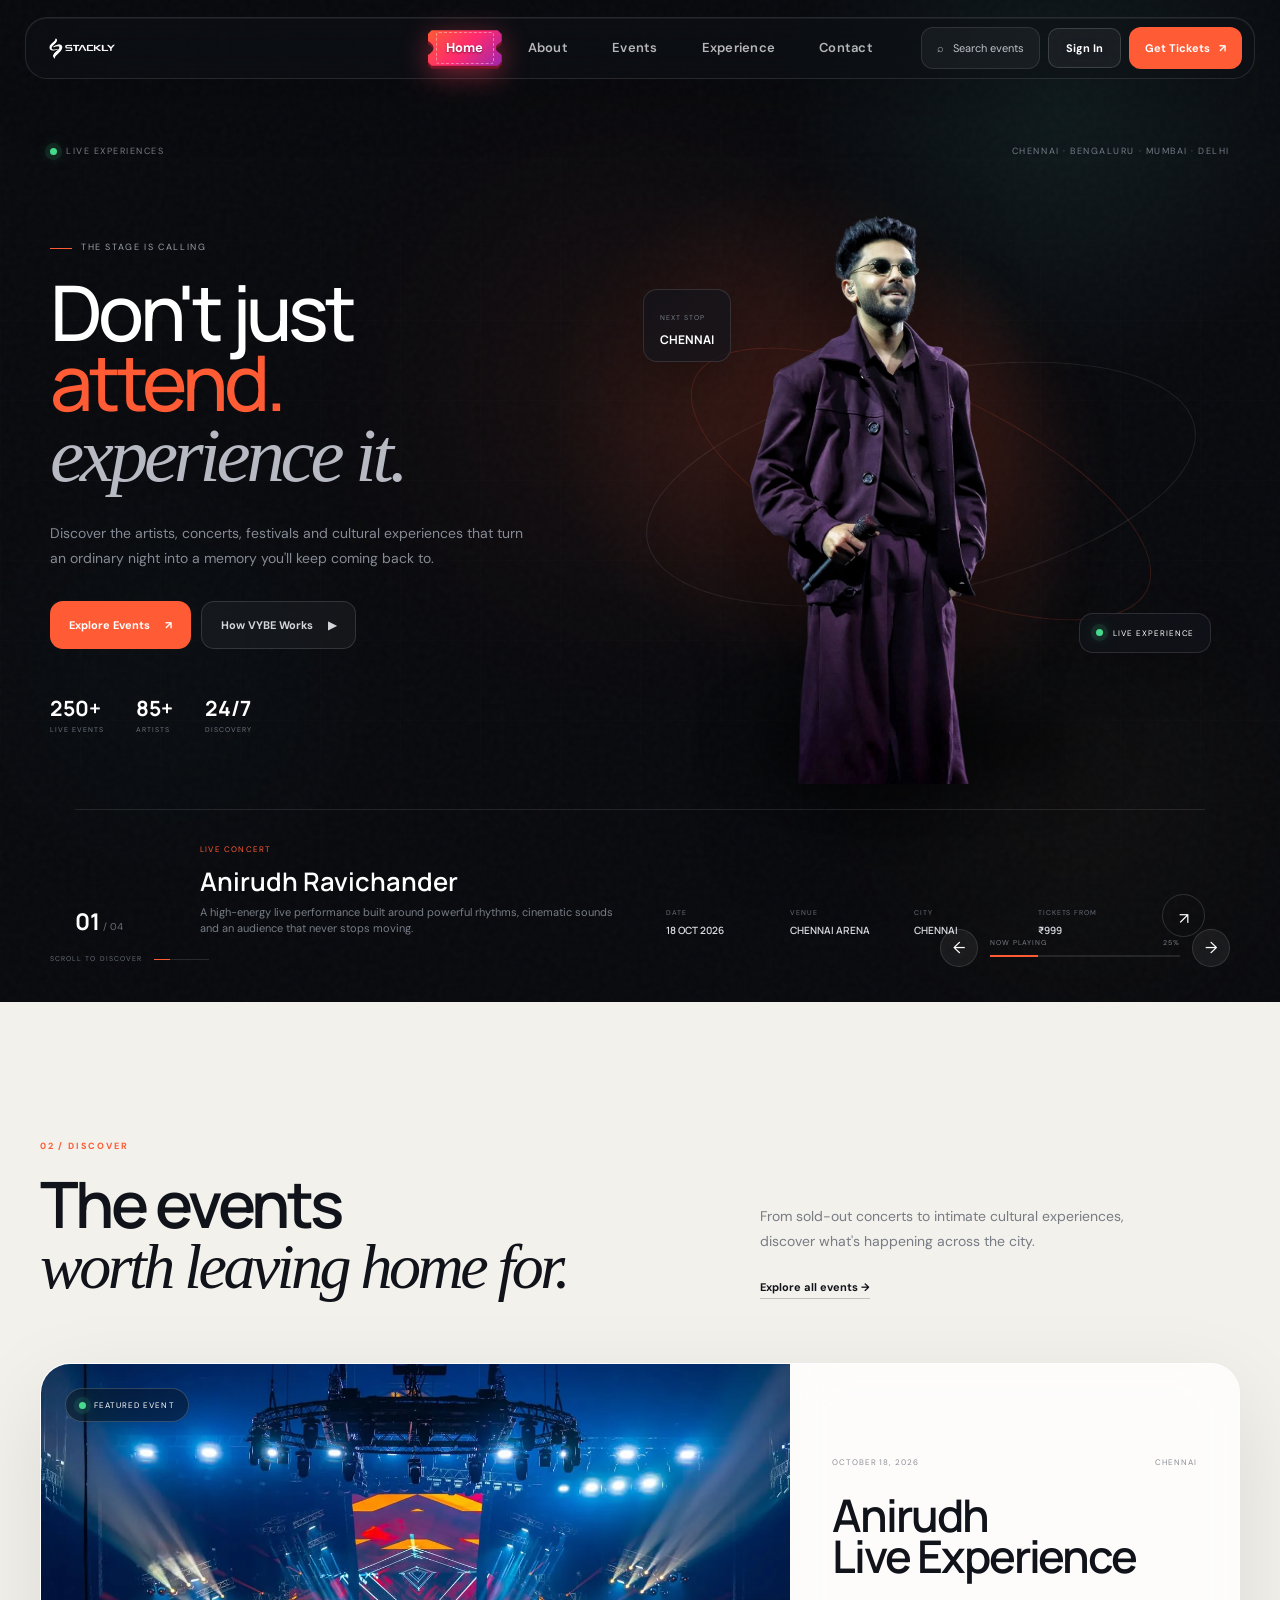
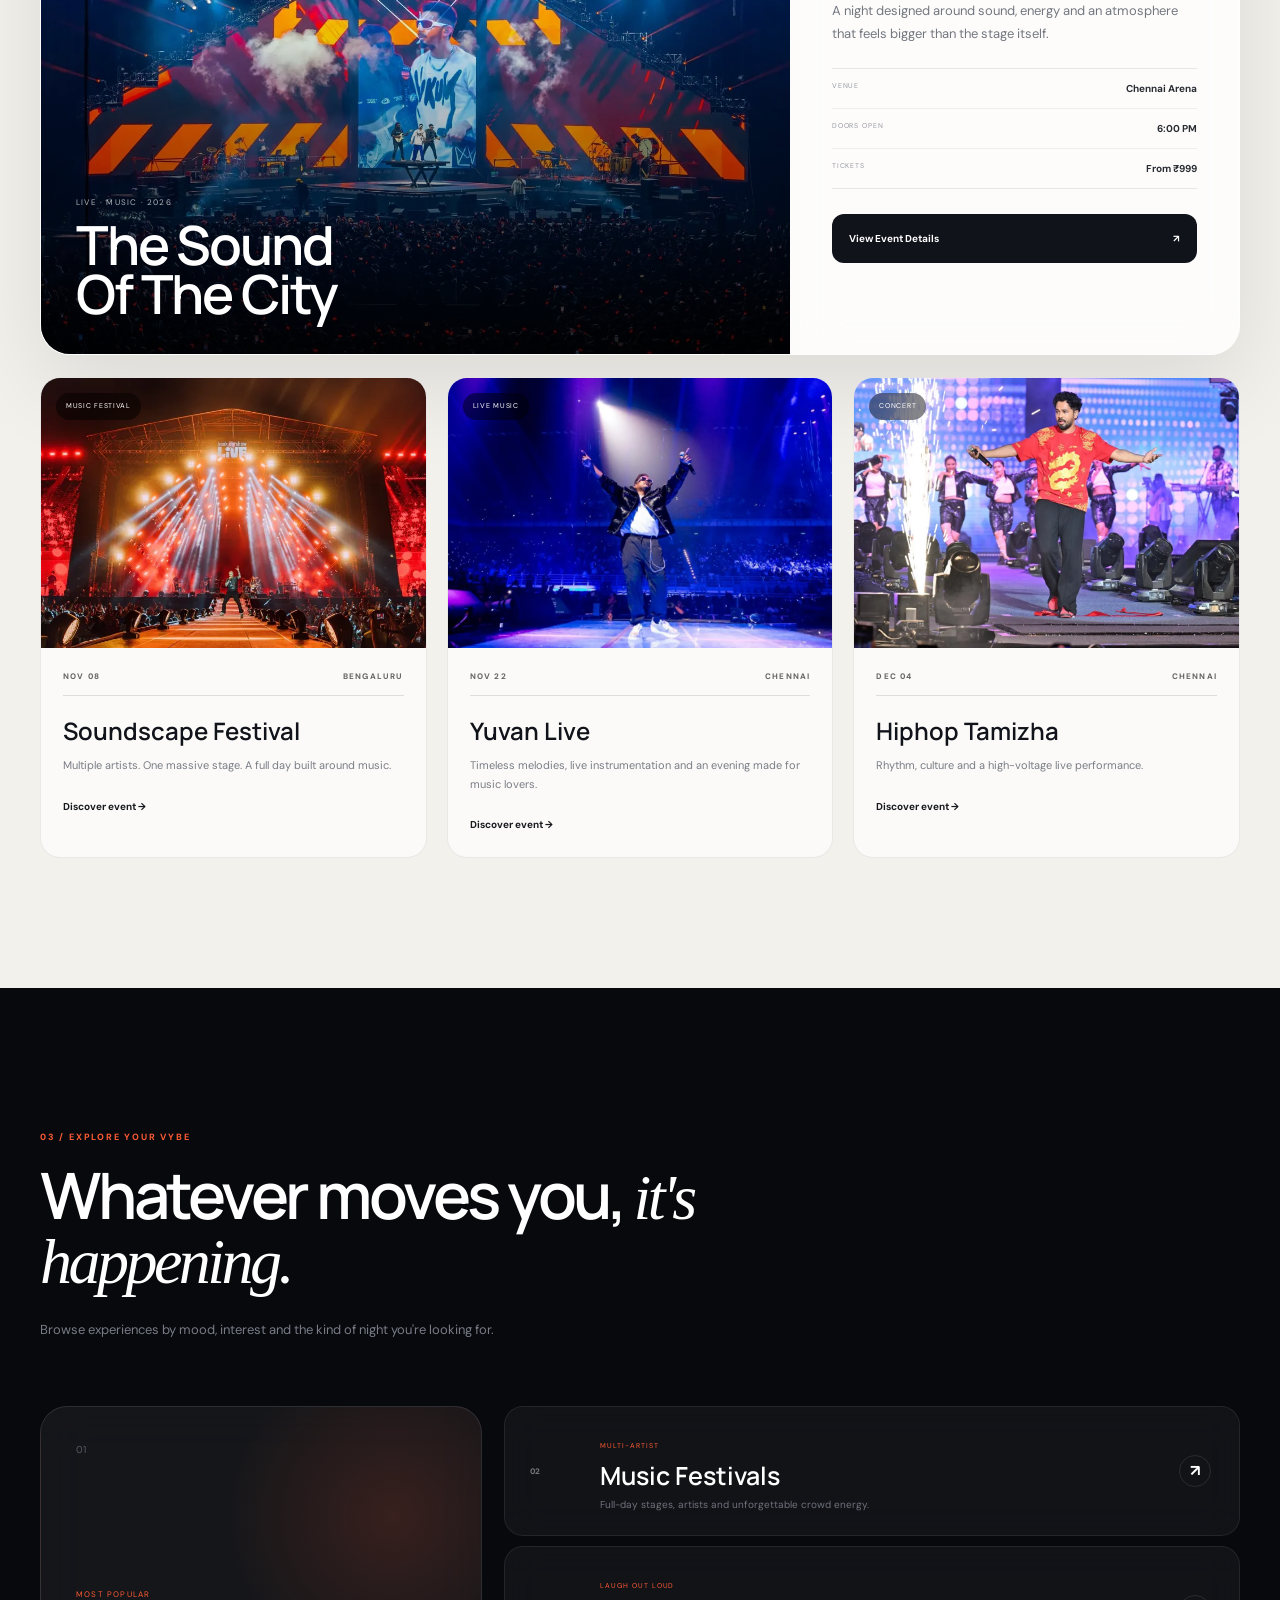
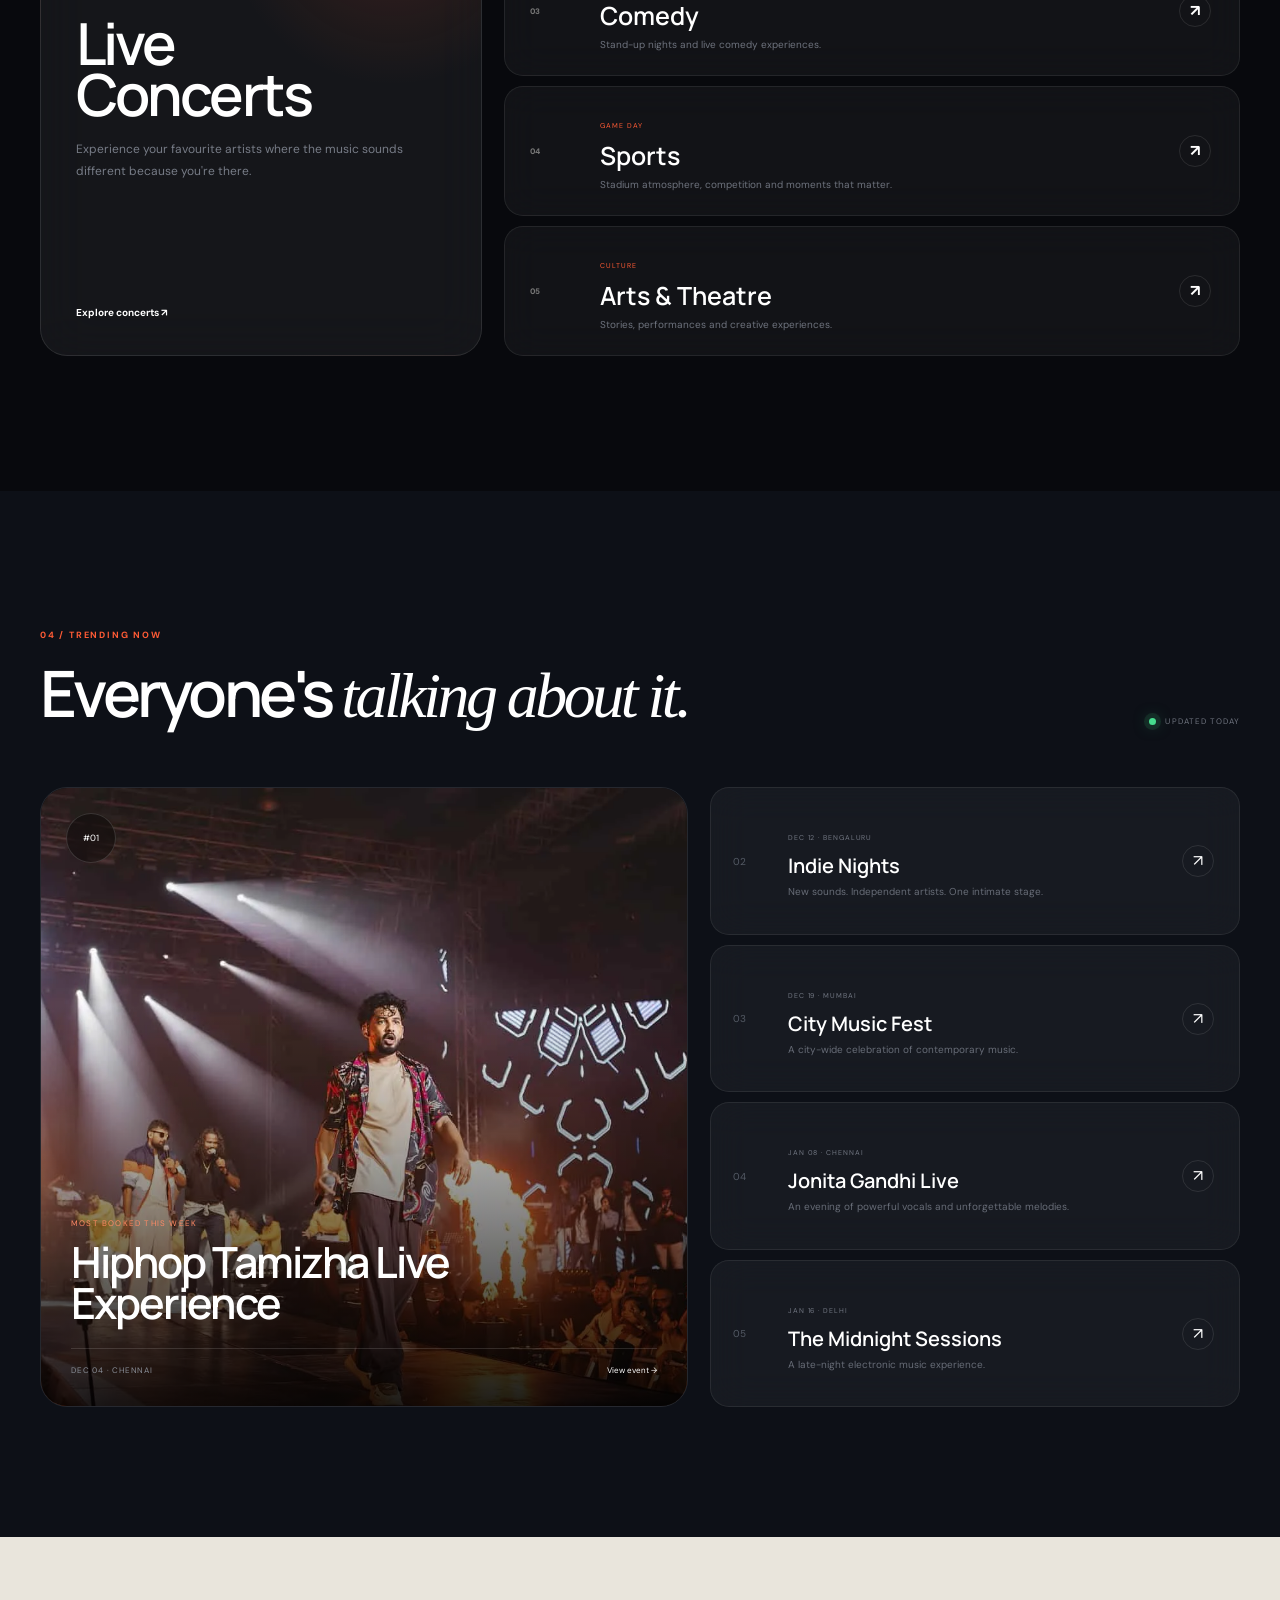
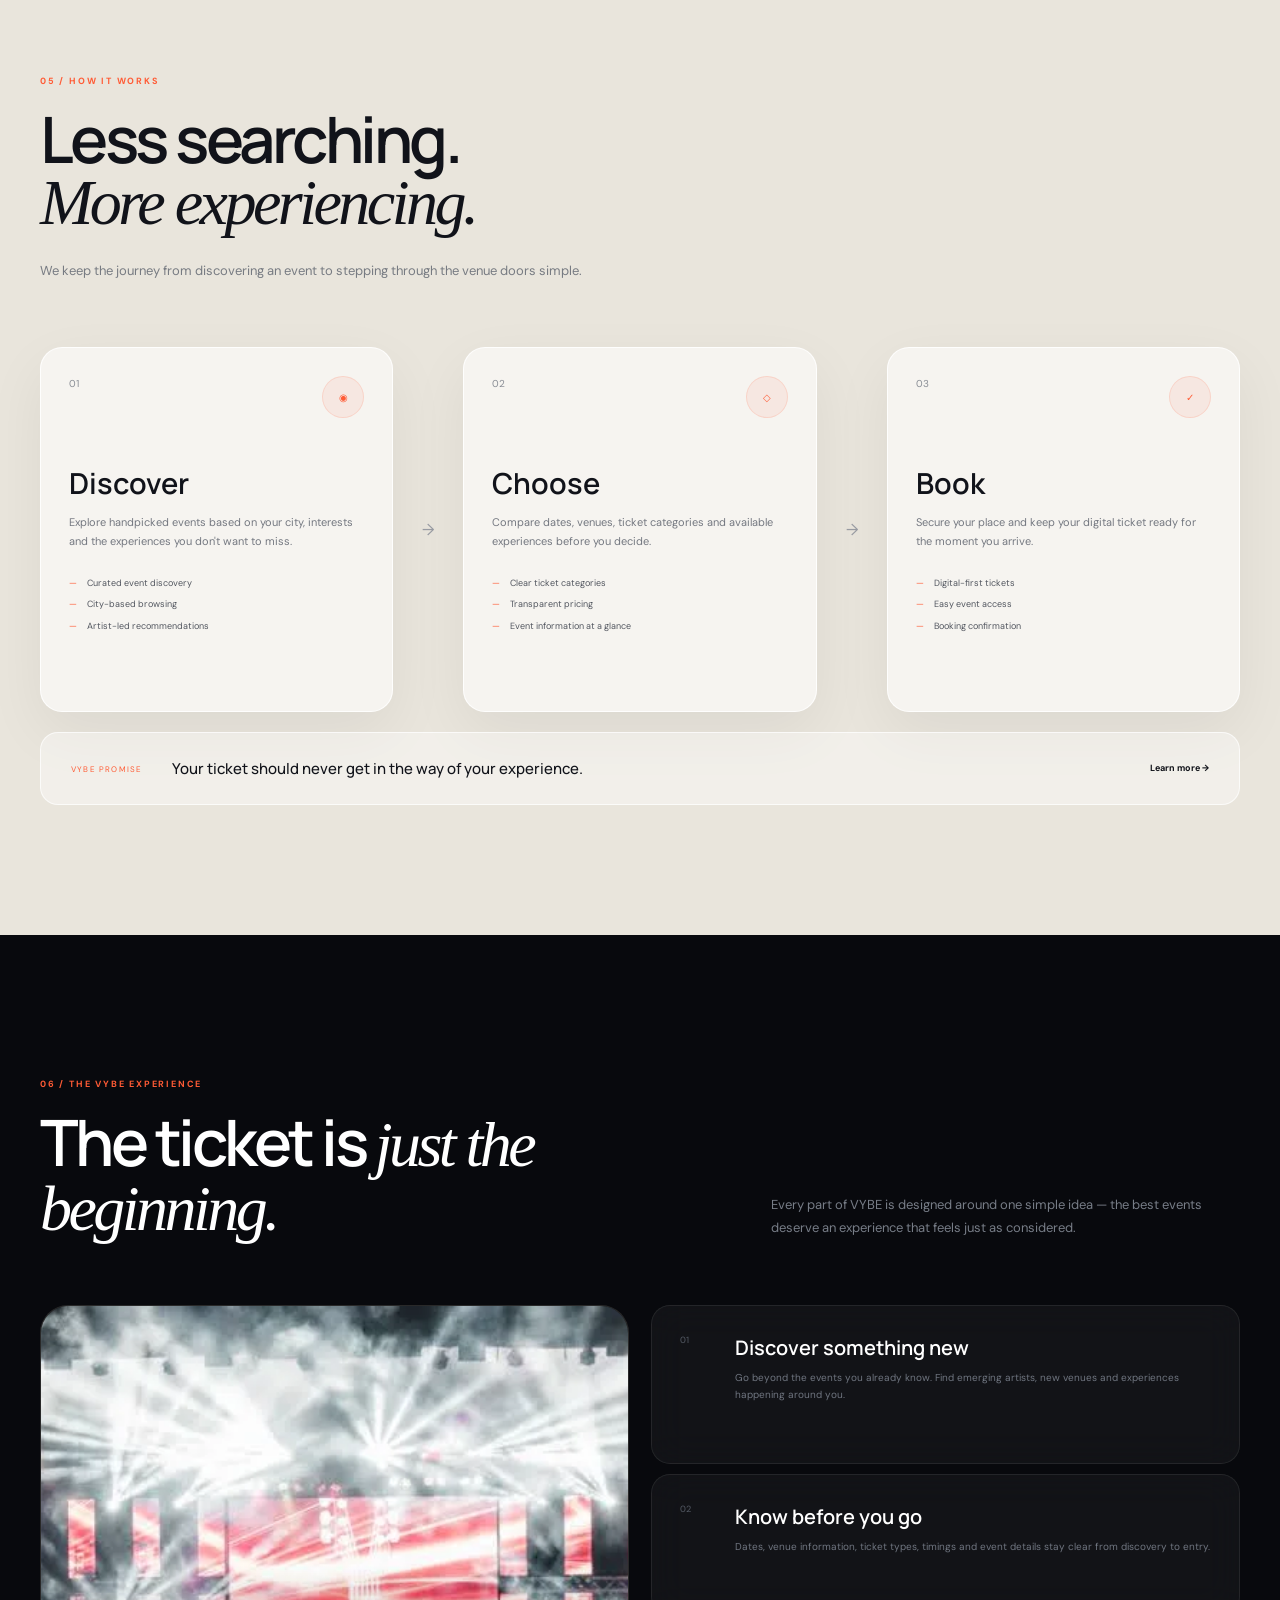
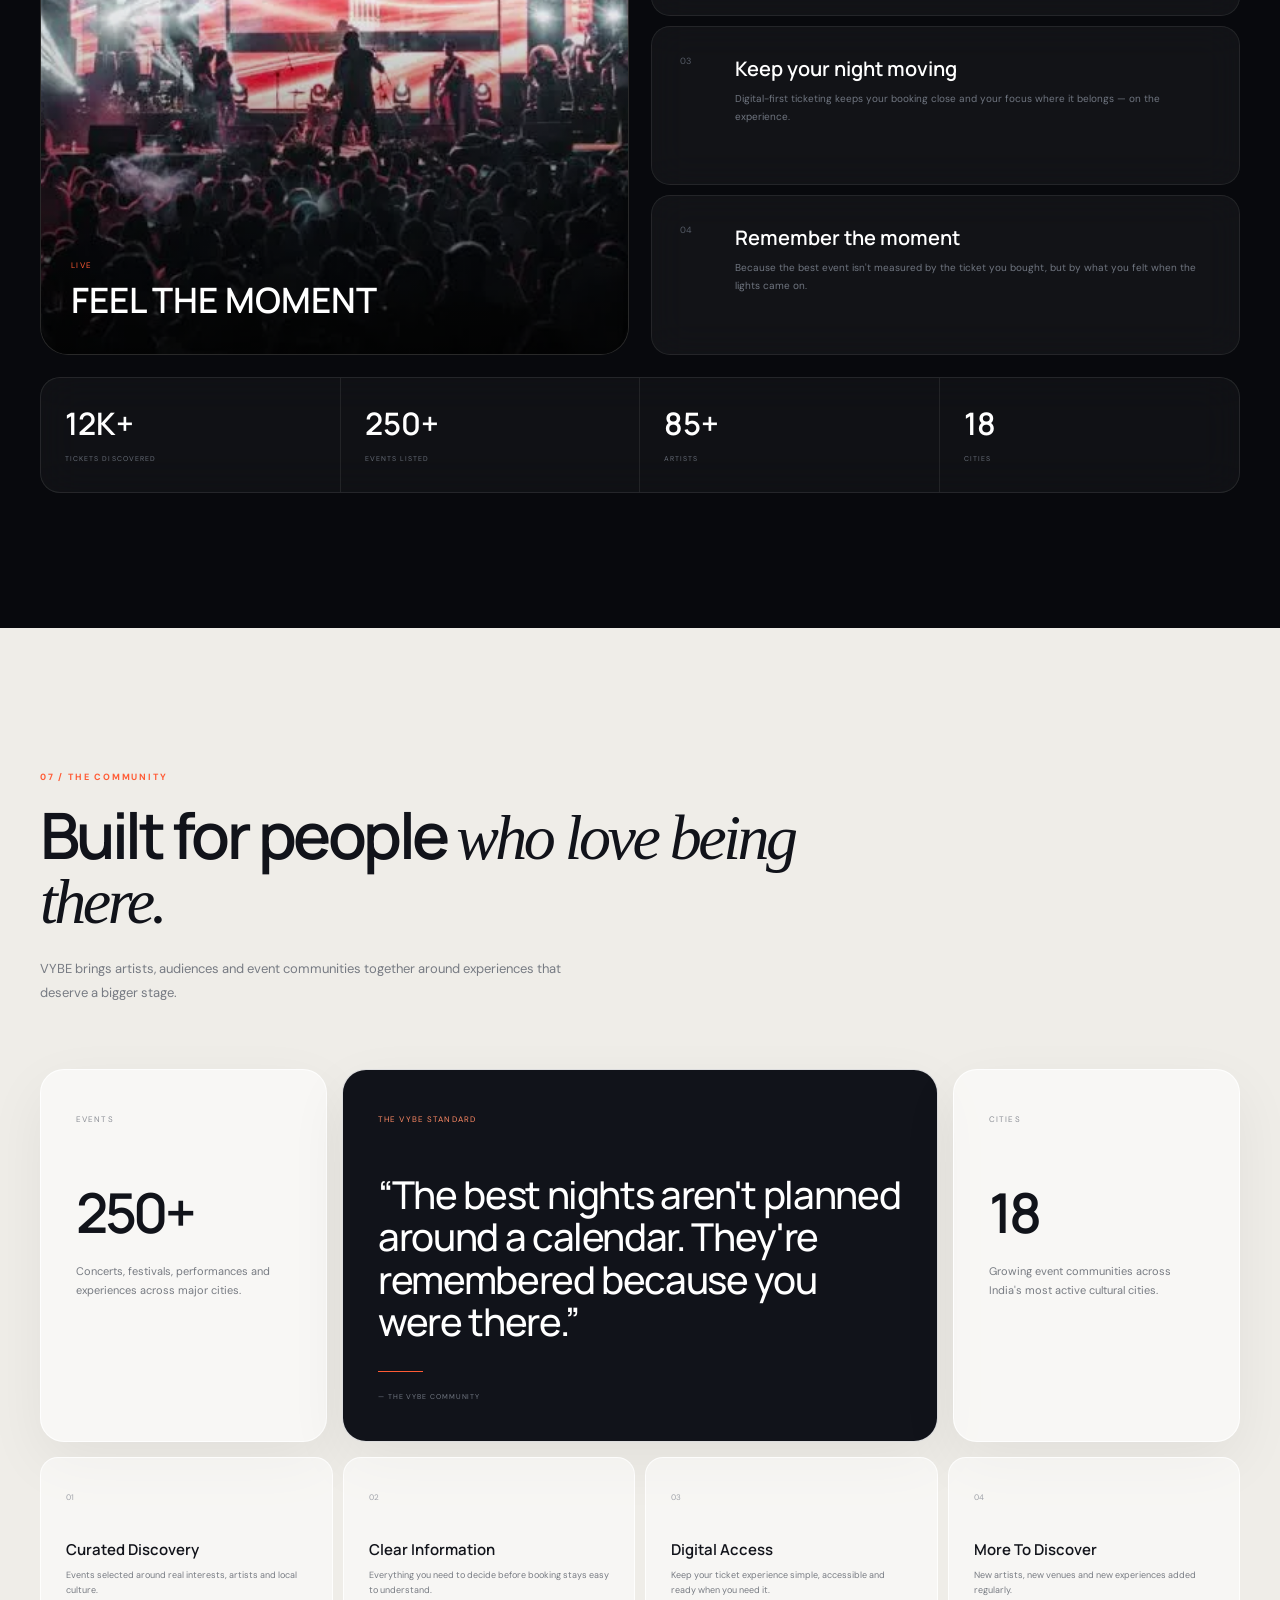
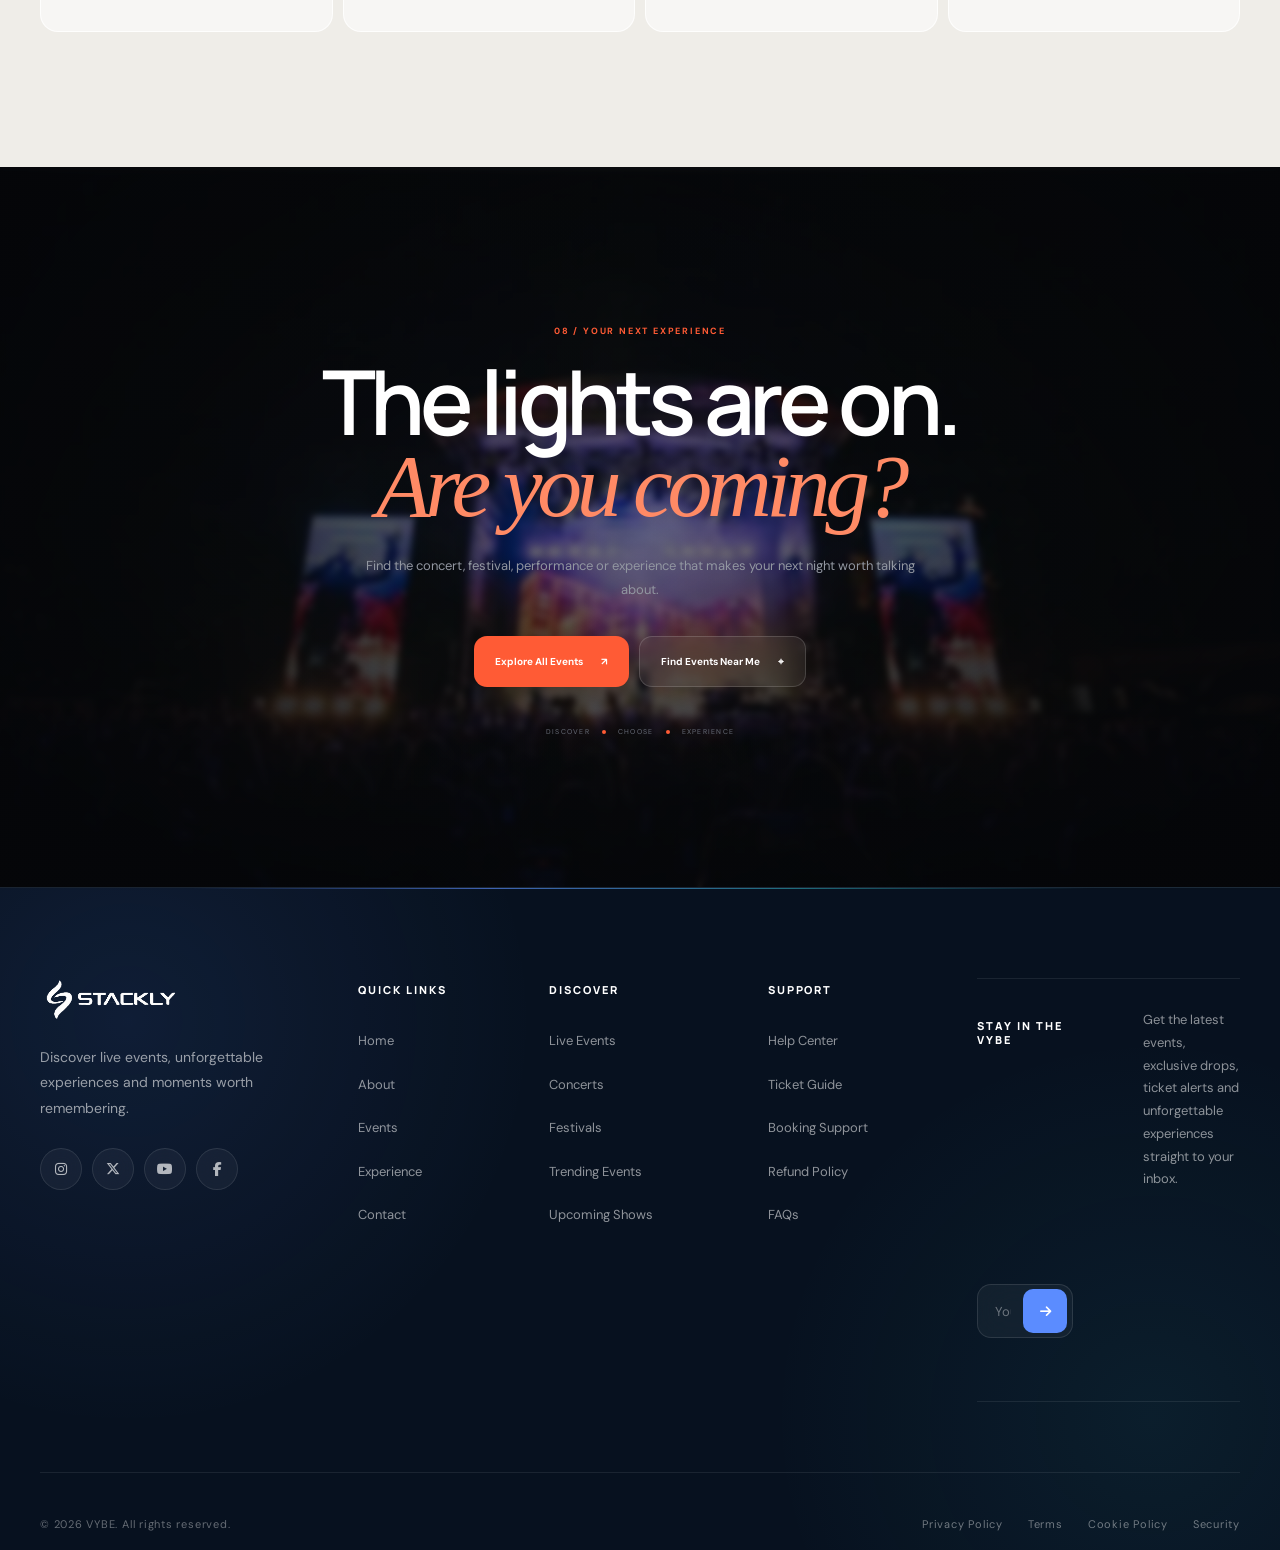
==== commit 90ed1e75: "add" ====
--- a/index.html
+++ b/index.html
@@ -1,27 +1,22 @@
 <!DOCTYPE html>
 <html lang="en">
+
 <head>
     <meta charset="UTF-8">
     <meta name="viewport" content="width=device-width, initial-scale=1.0">
 
     <title>VYBE — Live Events. Unforgettable Moments.</title>
 
-    <meta
-        name="description"
-        content="Discover concerts, festivals, comedy, sports and unforgettable live experiences with VYBE."
-    >
+    <meta name="description"
+        content="Discover concerts, festivals, comedy, sports and unforgettable live experiences with VYBE.">
 
     <link rel="preconnect" href="https://fonts.googleapis.com">
     <link rel="preconnect" href="https://fonts.gstatic.com" crossorigin>
 
     <link
         href="https://fonts.googleapis.com/css2?family=DM+Sans:wght@400;500;600;700&family=Manrope:wght@400;500;600;700;800&display=swap"
-        rel="stylesheet"
-    >
-<link
-    rel="stylesheet"
-    href="https://cdnjs.cloudflare.com/ajax/libs/font-awesome/6.5.2/css/all.min.css"
->
+        rel="stylesheet">
+    <link rel="stylesheet" href="https://cdnjs.cloudflare.com/ajax/libs/font-awesome/6.5.2/css/all.min.css">
     <link rel="stylesheet" href="css/style.css">
     <link rel="stylesheet" href="css/responsive.css">
 </head>
@@ -29,2983 +24,2789 @@
 <body>
 
 
-<!-- =========================================================
+    <!-- =========================================================
      CUSTOM MIC CURSOR
 ========================================================= -->
 
-<div class="mic-cursor" id="micCursor">
-    <span class="mic-cursor-ring"></span>
-    <span class="mic-cursor-icon">🎙</span>
-</div>
-
-
-<!-- =========================================================
+    <div class="mic-cursor" id="micCursor">
+        <span class="mic-cursor-ring"></span>
+        <span class="mic-cursor-icon">🎙</span>
+    </div>
+
+
+    <!-- =========================================================
      SCROLL PROGRESS
 ========================================================= -->
 
-<div class="scroll-progress">
-    <span id="scrollProgress"></span>
-</div>
-
-
-<!-- =========================================================
+    <div class="scroll-progress">
+        <span id="scrollProgress"></span>
+    </div>
+
+
+    <!-- =========================================================
      PRELOADER
 ========================================================= -->
 
-<!-- =========================================================
+    <!-- =========================================================
      VYBE — CINEMATIC PRELOADER
      DRUM → JOIN → MIC → TICKET FLIGHT
 ========================================================= -->
 
-<div class="preloader" id="preloader">
-
-    <div class="preloader-noise"></div>
-
-    <div class="preloader-inner">
-
-        <!-- =================================================
+    <div class="preloader" id="preloader">
+
+        <div class="preloader-noise"></div>
+
+        <div class="preloader-inner">
+
+            <!-- =================================================
              BRAND
         ================================================== -->
 
-        <div class="preloader-brand">
-
-            <span class="preloader-brand-mark">
-                V
-            </span>
-
-            <div class="preloader-brand-copy">
-
-                <strong>VYBE</strong>
-
-                <small>
-                    LIVE EVENTS PLATFORM
-                </small>
+            <div class="preloader-brand">
+
+                <span class="preloader-brand-mark">
+                    V
+                </span>
+
+                <div class="preloader-brand-copy">
+
+                    <strong>VYBE</strong>
+
+                    <small>
+                        LIVE EVENTS PLATFORM
+                    </small>
+
+                </div>
 
             </div>
 
-        </div>
-
-
-        <!-- =================================================
+
+            <!-- =================================================
              MAIN CINEMATIC STAGE
         ================================================== -->
 
-        <div class="preloader-stage" id="preloaderStage">
-
-
-            <!-- =============================================
+            <div class="preloader-stage" id="preloaderStage">
+
+
+                <!-- =============================================
                  LEFT DRUM
             ============================================== -->
 
-            <div class="preloader-drum drum-left">
-
-                <div class="drum-shadow"></div>
-
-                <div class="drum-body">
-
-                    <div class="drum-top">
-
-                        <span class="drum-center-mark">
+                <div class="preloader-drum drum-left">
+
+                    <div class="drum-shadow"></div>
+
+                    <div class="drum-body">
+
+                        <div class="drum-top">
+
+                            <span class="drum-center-mark">
+                                V
+                            </span>
+
+                        </div>
+
+                        <div class="drum-rim"></div>
+
+                        <div class="drum-shell"></div>
+
+                        <div class="drum-highlight"></div>
+
+                    </div>
+
+
+                    <!-- Left drum stick -->
+
+                    <div class="drum-stick drum-stick-left">
+
+                        <span class="stick-tip"></span>
+
+                    </div>
+
+                </div>
+
+
+                <!-- =============================================
+                 RIGHT DRUM
+            ============================================== -->
+
+                <div class="preloader-drum drum-right">
+
+                    <div class="drum-shadow"></div>
+
+                    <div class="drum-body">
+
+                        <div class="drum-top">
+
+                            <span class="drum-center-mark">
+                                V
+                            </span>
+
+                        </div>
+
+                        <div class="drum-rim"></div>
+
+                        <div class="drum-shell"></div>
+
+                        <div class="drum-highlight"></div>
+
+                    </div>
+
+
+                    <!-- Right drum stick -->
+
+                    <div class="drum-stick drum-stick-right">
+
+                        <span class="stick-tip"></span>
+
+                    </div>
+
+                </div>
+
+
+                <!-- =============================================
+                 DRUM IMPACT WAVES
+            ============================================== -->
+
+                <div class="drum-impact impact-left"></div>
+
+                <div class="drum-impact impact-right"></div>
+
+
+                <!-- =============================================
+                 CENTER BEAT TEXT
+            ============================================== -->
+
+                <div class="preloader-beat-text">
+
+                    <span>
+                        FEEL
+                    </span>
+
+                    <strong>
+                        THE BEAT
+                    </strong>
+
+                </div>
+
+
+                <!-- =============================================
+                 DRUMS JOINING FLASH
+            ============================================== -->
+
+                <div class="drum-join-flash"></div>
+
+
+                <!-- =============================================
+                 MICROPHONE
+            ============================================== -->
+
+                <div class="preloader-microphone" id="preloaderMicrophone">
+
+                    <div class="mic-glow"></div>
+
+                    <div class="microphone-head">
+
+                        <div class="mic-grille"></div>
+
+                        <div class="mic-ring"></div>
+
+                    </div>
+
+                    <div class="microphone-body">
+
+                        <span class="mic-brand">
                             V
                         </span>
 
                     </div>
 
-                    <div class="drum-rim"></div>
-
-                    <div class="drum-shell"></div>
-
-                    <div class="drum-highlight"></div>
-
-                </div>
-
-
-                <!-- Left drum stick -->
-
-                <div class="drum-stick drum-stick-left">
-
-                    <span class="stick-tip"></span>
-
-                </div>
-
-            </div>
-
-
-            <!-- =============================================
-                 RIGHT DRUM
-            ============================================== -->
-
-            <div class="preloader-drum drum-right">
-
-                <div class="drum-shadow"></div>
-
-                <div class="drum-body">
-
-                    <div class="drum-top">
-
-                        <span class="drum-center-mark">
-                            V
-                        </span>
-
-                    </div>
-
-                    <div class="drum-rim"></div>
-
-                    <div class="drum-shell"></div>
-
-                    <div class="drum-highlight"></div>
-
-                </div>
-
-
-                <!-- Right drum stick -->
-
-                <div class="drum-stick drum-stick-right">
-
-                    <span class="stick-tip"></span>
-
-                </div>
-
-            </div>
-
-
-            <!-- =============================================
-                 DRUM IMPACT WAVES
-            ============================================== -->
-
-            <div class="drum-impact impact-left"></div>
-
-            <div class="drum-impact impact-right"></div>
-
-
-            <!-- =============================================
-                 CENTER BEAT TEXT
-            ============================================== -->
-
-            <div class="preloader-beat-text">
-
-                <span>
-                    FEEL
-                </span>
-
-                <strong>
-                    THE BEAT
-                </strong>
-
-            </div>
-
-
-            <!-- =============================================
-                 DRUMS JOINING FLASH
-            ============================================== -->
-
-            <div class="drum-join-flash"></div>
-
-
-            <!-- =============================================
-                 MICROPHONE
-            ============================================== -->
-
-            <div class="preloader-microphone" id="preloaderMicrophone">
-
-                <div class="mic-glow"></div>
-
-                <div class="microphone-head">
-
-                    <div class="mic-grille"></div>
-
-                    <div class="mic-ring"></div>
-
-                </div>
-
-                <div class="microphone-body">
-
-                    <span class="mic-brand">
-                        V
-                    </span>
-
-                </div>
-
-                <div class="microphone-neck"></div>
-
-                <div class="microphone-base">
-
-                    <span></span>
-
-                </div>
-
-            </div>
-
-
-            <!-- =============================================
+                    <div class="microphone-neck"></div>
+
+                    <div class="microphone-base">
+
+                        <span></span>
+
+                    </div>
+
+                </div>
+
+
+                <!-- =============================================
                  MICROPHONE SOUND WAVES
             ============================================== -->
 
-            <div class="mic-wave mic-wave-one"></div>
-
-            <div class="mic-wave mic-wave-two"></div>
-
-            <div class="mic-wave mic-wave-three"></div>
-
-
-            <!-- =============================================
+                <div class="mic-wave mic-wave-one"></div>
+
+                <div class="mic-wave mic-wave-two"></div>
+
+                <div class="mic-wave mic-wave-three"></div>
+
+
+                <!-- =============================================
                  TICKET FLIGHT
             ============================================== -->
 
-            <div
-                class="preloader-ticket-flight"
-                id="preloaderTicket"
-            >
-
-                <!-- Ticket glow -->
-
-                <div class="ticket-flight-glow"></div>
-
-
-                <!-- Ticket -->
-
-                <div class="flight-ticket">
-
-                    <!-- Left ticket area -->
-
-                    <div class="flight-ticket-main">
-
-                        <div class="flight-ticket-header">
-
-                            <span>
-                                VYBE LIVE
-                            </span>
-
-                            <span>
-                                2026
-                            </span>
+                <div class="preloader-ticket-flight" id="preloaderTicket">
+
+                    <!-- Ticket glow -->
+
+                    <div class="ticket-flight-glow"></div>
+
+
+                    <!-- Ticket -->
+
+                    <div class="flight-ticket">
+
+                        <!-- Left ticket area -->
+
+                        <div class="flight-ticket-main">
+
+                            <div class="flight-ticket-header">
+
+                                <span>
+                                    VYBE LIVE
+                                </span>
+
+                                <span>
+                                    2026
+                                </span>
+
+                            </div>
+
+
+                            <div class="flight-ticket-title">
+
+                                ADMIT ONE
+
+                            </div>
+
+
+                            <div class="flight-ticket-line"></div>
+
+
+                            <div class="flight-ticket-info">
+
+                                <span>
+                                    LIVE EXPERIENCE
+                                </span>
+
+                                <span>
+                                    ENTRY
+                                </span>
+
+                            </div>
 
                         </div>
 
 
-                        <div class="flight-ticket-title">
-
-                            ADMIT ONE
+                        <!-- Perforated side -->
+
+                        <div class="flight-ticket-perforation">
+
+                            <span></span>
 
                         </div>
 
 
-                        <div class="flight-ticket-line"></div>
-
-
-                        <div class="flight-ticket-info">
-
-                            <span>
-                                LIVE EXPERIENCE
-                            </span>
-
-                            <span>
-                                ENTRY
-                            </span>
+                        <!-- Right ticket code -->
+
+                        <div class="flight-ticket-code">
+
+                            <strong>
+                                01
+                            </strong>
+
+                            <small>
+                                VYBE
+                            </small>
 
                         </div>
 
                     </div>
 
-
-                    <!-- Perforated side -->
-
-                    <div class="flight-ticket-perforation">
-
-                        <span></span>
-
-                    </div>
-
-
-                    <!-- Right ticket code -->
-
-                    <div class="flight-ticket-code">
-
-                        <strong>
-                            01
-                        </strong>
-
-                        <small>
-                            VYBE
-                        </small>
-
-                    </div>
-
-                </div>
-
-            </div>
-
-
-            <!-- =============================================
+                </div>
+
+
+                <!-- =============================================
                  TICKET TRAIL
             ============================================== -->
 
-            <div class="ticket-trail">
-
-                <span></span>
-                <span></span>
-                <span></span>
-                <span></span>
-
-            </div>
-
-
-            <!-- =============================================
+                <div class="ticket-trail">
+
+                    <span></span>
+                    <span></span>
+                    <span></span>
+                    <span></span>
+
+                </div>
+
+
+                <!-- =============================================
                  FINAL FLY TEXT
             ============================================== -->
 
-            <div class="ticket-fly-text">
-
-                <span>
-                    YOUR MOMENT
-                </span>
-
-                <strong>
-                    YOUR ENTRY
-                </strong>
+                <div class="ticket-fly-text">
+
+                    <span>
+                        YOUR MOMENT
+                    </span>
+
+                    <strong>
+                        YOUR ENTRY
+                    </strong>
+
+                </div>
+
 
             </div>
 
 
-        </div>
-
-
-        <!-- =================================================
+            <!-- =================================================
              LOADER STATUS
         ================================================== -->
 
-        <div class="loader-status">
-
-            <div class="loader-progress">
-
-                <strong>
-                    <span id="loaderPercent">0</span>%
-                </strong>
+            <div class="loader-status">
+
+                <div class="loader-progress">
+
+                    <strong>
+                        <span id="loaderPercent">0</span>%
+                    </strong>
+
+                </div>
+
+                <span class="loader-status-text">
+                    PREPARING YOUR EXPERIENCE
+                </span>
 
             </div>
 
-            <span class="loader-status-text">
-                PREPARING YOUR EXPERIENCE
+
+        </div>
+
+    </div>
+
+
+    <header class="site-header" id="siteHeader">
+
+        <div class="header-inner">
+
+            <!-- LOGO -->
+            <a href="index.html" class="logo">
+                <img src="assets/logo.webp" alt="VYBE Logo">
+            </a>
+
+
+            <!-- DESKTOP NAV -->
+            <nav class="desktop-nav">
+
+                <a href="index.html" class="nav-link active ">
+                    Home
+                </a>
+
+                <a href="about.html" class="nav-link">
+                    About
+                </a>
+
+                <a href="eventdetails.html" class="nav-link">
+                    Events
+                </a>
+
+                <a href="experience.html" class="nav-link">
+                    Experience
+                </a>
+
+                <a href="contact.html" class="nav-link">
+                    Contact
+                </a>
+
+            </nav>
+
+
+            <!-- HEADER ACTIONS -->
+            <div class="header-actions">
+
+                <a href="404.html" class="header-search">
+                    <span>⌕</span>
+                    Search events
+                </a>
+
+
+                <!-- LOGIN POPUP BUTTON -->
+                <button type="button" class="header-login" id="openLoginModal">
+                    Sign In
+                </button>
+
+
+                <a href="404.html" class="header-ticket">
+                    Get Tickets
+                    <span>↗</span>
+                </a>
+
+
+                <button class="menu-toggle" id="menuToggle" aria-label="Open navigation">
+                    <span></span>
+                    <span></span>
+                </button>
+
+            </div>
+
+        </div>
+
+    </header>
+
+
+
+    <div class="mobile-overlay" id="mobileOverlay"></div>
+
+
+    <aside class="mobile-drawer" id="mobileDrawer">
+
+        <div class="drawer-top">
+
+            <a href="index.html" class="drawer-logo">
+                VYBE
+            </a>
+
+
+            <button id="drawerClose" class="drawer-close" aria-label="Close navigation">
+                ×
+            </button>
+
+        </div>
+
+
+        <div class="drawer-intro">
+
+            <span>
+                LIVE EVENTS PLATFORM
             </span>
 
+            <p>
+                Discover experiences worth remembering.
+            </p>
+
         </div>
 
 
-    </div>
-
-</div>
-
-
-<header class="site-header" id="siteHeader">
-
-    <div class="header-inner">
-
-        <!-- LOGO -->
-        <a href="index.html" class="logo">
-
-            <span class="logo-symbol">
-                V
-            </span>
-
-            <span class="logo-copy">
-
-                <strong>
-                    VYBE
-                </strong>
-
-                <small>
-                    LIVE EVENTS
-                </small>
-
-            </span>
-
-        </a>
-
-
-        <!-- DESKTOP NAV -->
-        <nav class="desktop-nav">
-
-            <a href="index.html" class="nav-link active ">
+        <nav class="drawer-navigation">
+
+            <a href="index.html" class="active">
+                <span>01</span>
                 Home
             </a>
 
-            <a href="about.html" class="nav-link">
-                About
+            <a href="about.html">
+                <span>02</span>
+                About VYBE
             </a>
 
-            <a href="eventdetails.html" class="nav-link">
+            <a href="eventdetails.html">
+                <span>03</span>
                 Events
             </a>
 
-            <a href="experience.html" class="nav-link">
+            <a href="experience.html">
+                <span>04</span>
                 Experience
             </a>
 
-            <a href="contact.html" class="nav-link">
+            <a href="contact.html">
+                <span>05</span>
                 Contact
             </a>
 
         </nav>
 
 
-        <!-- HEADER ACTIONS -->
-        <div class="header-actions">
-
-            <a href="404.html" class="header-search">
-                <span>⌕</span>
-                Search events
+        <div class="drawer-login">
+
+            <button type="button" id="mobileLoginButton">
+                Sign In
+                <span>↗</span>
+            </button>
+
+        </div>
+
+
+        <div class="drawer-bottom">
+
+            <small>
+                READY FOR YOUR NEXT NIGHT?
+            </small>
+
+            <a href="404.html">
+                Browse All Events →
             </a>
 
-
-            <!-- LOGIN POPUP BUTTON -->
-            <button
-                type="button"
-                class="header-login"
-                id="openLoginModal"
-            >
-                Sign In
-            </button>
-
-
-            <a
-                href="404.html"
-                class="header-ticket"
-            >
-                Get Tickets
-                <span>↗</span>
-            </a>
-
-
-            <button
-                class="menu-toggle"
-                id="menuToggle"
-                aria-label="Open navigation"
-            >
-                <span></span>
-                <span></span>
-            </button>
-
         </div>
 
-    </div>
-
-</header>
-
-
-
-<div
-    class="mobile-overlay"
-    id="mobileOverlay"
-></div>
-
-
-<aside
-    class="mobile-drawer"
-    id="mobileDrawer"
->
-
-    <div class="drawer-top">
-
-        <a
-            href="index.html"
-            class="drawer-logo"
-        >
-            VYBE
-        </a>
-
-
-        <button
-            id="drawerClose"
-            class="drawer-close"
-            aria-label="Close navigation"
-        >
-            ×
-        </button>
-
-    </div>
-
-
-    <div class="drawer-intro">
-
-        <span>
-            LIVE EVENTS PLATFORM
-        </span>
-
-        <p>
-            Discover experiences worth remembering.
-        </p>
-
-    </div>
-
-
-    <nav class="drawer-navigation">
-
-        <a href="index.html">
-            <span>01</span>
-            Home
-        </a>
-
-        <a href="about.html">
-            <span>02</span>
-            About VYBE
-        </a>
-
-        <a href="eventdetails.html">
-            <span>03</span>
-            Events
-        </a>
-
-        <a href="experience.html">
-            <span>04</span>
-            Experience
-        </a>
-
-        <a href="contact.html">
-            <span>05</span>
-            Contact
-        </a>
-
-    </nav>
-
-
-    <div class="drawer-login">
-
-        <button
-            type="button"
-            id="mobileLoginButton"
-        >
-            Sign In
-            <span>↗</span>
-        </button>
-
-    </div>
-
-
-    <div class="drawer-bottom">
-
-        <small>
-            READY FOR YOUR NEXT NIGHT?
-        </small>
-
-        <a href="404.html">
-            Browse All Events →
-        </a>
-
-    </div>
-
-</aside>
-
-<main>
-
-
-<!-- =========================================================
+    </aside>
+
+    <main>
+
+
+        <!-- =========================================================
      SECTION 01 — CINEMATIC HERO
 ========================================================= -->
 
-<section class="hero-section" id="home">
-
-    <div class="hero-background">
-
-        <div class="hero-light hero-light-one"></div>
-        <div class="hero-light hero-light-two"></div>
-        <div class="hero-light hero-light-three"></div>
-
-        <div class="hero-grid"></div>
-
-        <div class="hero-grain"></div>
-
-    </div>
-
-
-    <div class="hero-topline">
-
-        <div class="hero-location">
-
-            <span class="live-dot"></span>
-
-            <span>
-                LIVE EXPERIENCES
-            </span>
-
-        </div>
-
-        <span>
-            CHENNAI · BENGALURU · MUMBAI · DELHI
-        </span>
-
-    </div>
-
-
-    <div class="hero-main">
-
-        <div class="hero-editorial">
-
-            <span class="eyebrow">
-
-                <i></i>
-
-                THE STAGE IS CALLING
-
-            </span>
-
-
-            <h1>
-
-                Don't just
-                <br>
-
-                <span>attend.</span>
-
-                <br>
-
-                <em>experience it.</em>
-
-            </h1>
-
-
-            <p>
-
-                Discover the artists, concerts, festivals and
-                cultural experiences that turn an ordinary night
-                into a memory you'll keep coming back to.
-
-            </p>
-
-
-            <div class="hero-actions">
-
-                <a
-                    href="404.html"
-                    class="hero-primary-button"
-                >
-
-                    Explore Events
-
-                    <span>↗</span>
-
-                </a>
-
-
-                <a
-                    href="404.html"
-                    class="hero-secondary-button"
-                >
-
-                    How VYBE Works
-
-                    <span>▶</span>
-
-                </a>
+        <section class="hero-section" id="home">
+
+            <div class="hero-background">
+
+                <div class="hero-light hero-light-one"></div>
+                <div class="hero-light hero-light-two"></div>
+                <div class="hero-light hero-light-three"></div>
+
+                <div class="hero-grid"></div>
+
+                <div class="hero-grain"></div>
 
             </div>
 
 
-            <div class="hero-trust">
-
-                <div>
-
-                    <strong>
-                        250+
-                    </strong>
+            <div class="hero-topline">
+
+                <div class="hero-location">
+
+                    <span class="live-dot"></span>
 
                     <span>
-                        LIVE EVENTS
+                        LIVE EXPERIENCES
                     </span>
 
                 </div>
 
-
-                <div>
-
-                    <strong>
-                        85+
-                    </strong>
-
-                    <span>
-                        ARTISTS
+                <span>
+                    CHENNAI · BENGALURU · MUMBAI · DELHI
+                </span>
+
+            </div>
+
+
+            <div class="hero-main">
+
+                <div class="hero-editorial">
+
+                    <span class="eyebrow">
+
+                        <i></i>
+
+                        THE STAGE IS CALLING
+
                     </span>
 
-                </div>
-
-
-                <div>
-
-                    <strong>
-                        24/7
-                    </strong>
-
-                    <span>
-                        DISCOVERY
-                    </span>
-
-                </div>
-
-            </div>
-
-        </div>
-
-
-        <!-- =================================================
+
+                    <h1>
+
+                        Don't just
+                        <br>
+
+                        <span>attend.</span>
+
+                        <br>
+
+                        <em>experience it.</em>
+
+                    </h1>
+
+
+                    <p>
+
+                        Discover the artists, concerts, festivals and
+                        cultural experiences that turn an ordinary night
+                        into a memory you'll keep coming back to.
+
+                    </p>
+
+
+                    <div class="hero-actions">
+
+                        <a href="404.html" class="hero-primary-button">
+
+                            Explore Events
+
+                            <span>↗</span>
+
+                        </a>
+
+
+                        <a href="404.html" class="hero-secondary-button">
+
+                            How VYBE Works
+
+                            <span>▶</span>
+
+                        </a>
+
+                    </div>
+
+
+                    <div class="hero-trust">
+
+                        <div>
+
+                            <strong>
+                                250+
+                            </strong>
+
+                            <span>
+                                LIVE EVENTS
+                            </span>
+
+                        </div>
+
+
+                        <div>
+
+                            <strong>
+                                85+
+                            </strong>
+
+                            <span>
+                                ARTISTS
+                            </span>
+
+                        </div>
+
+
+                        <div>
+
+                            <strong>
+                                24/7
+                            </strong>
+
+                            <span>
+                                DISCOVERY
+                            </span>
+
+                        </div>
+
+                    </div>
+
+                </div>
+
+
+                <!-- =================================================
              CENTER ARTIST STAGE
         ================================================== -->
 
-        <div class="artist-stage" id="artistStage">
-
-            <div class="stage-orbit orbit-one"></div>
-            <div class="stage-orbit orbit-two"></div>
-
-            <div class="artist-light-behind"></div>
-
-            <div class="artist-image-container">
-
-                <img
-                    src="assets/images/anirudh.png"
-                    alt="Anirudh Ravichander"
-                    class="artist-image active"
-                    data-index="0"
-                >
-
-                <img
-                    src="assets/images/yuvan.png"
-                    alt="Yuvan Shankar Raja"
-                    class="artist-image"
-                    data-index="1"
-                >
-
-                <img
-                    src="assets/images/hiphop-tamizha.png"
-                    alt="Hiphop Tamizha"
-                    class="artist-image"
-                    data-index="2"
-                >
-
-                <img
-                    src="assets/images/jonita-gandhi.png"
-                    alt="Jonita Gandhi"
-                    class="artist-image"
-                    data-index="3"
-                >
+                <div class="artist-stage" id="artistStage">
+
+                    <div class="stage-orbit orbit-one"></div>
+                    <div class="stage-orbit orbit-two"></div>
+
+                    <div class="artist-light-behind"></div>
+
+                    <div class="artist-image-container">
+
+                        <img src="assets/h1.png" alt="Anirudh Ravichander" class="artist-image active" data-index="0">
+
+                        <img src="assets/h2.png" alt="Yuvan Shankar Raja" class="artist-image" data-index="1">
+
+                        <img src="assets/404-3.webp" alt="Hiphop Tamizha" class="artist-image"
+                            data-index="2">
+
+                        <img src="assets/h4.png" alt="Jonita Gandhi" class="artist-image"
+                            data-index="3">
+
+                    </div>
+
+                    <div class="artist-ground-shadow"></div>
+
+
+                    <div class="floating-stage-card card-location">
+
+                        <span>
+                            NEXT STOP
+                        </span>
+
+                        <strong>
+                            CHENNAI
+                        </strong>
+
+                    </div>
+
+
+                    <div class="floating-stage-card card-live">
+
+                        <span class="live-dot"></span>
+
+                        LIVE
+                        EXPERIENCE
+
+                    </div>
+
+                </div>
 
             </div>
 
-            <div class="artist-ground-shadow"></div>
-
-
-            <div class="floating-stage-card card-location">
-
-                <span>
-                    NEXT STOP
-                </span>
-
-                <strong>
-                    CHENNAI
-                </strong>
-
-            </div>
-
-
-            <div class="floating-stage-card card-live">
-
-                <span class="live-dot"></span>
-
-                LIVE
-                EXPERIENCE
-
-            </div>
-
-        </div>
-
-    </div>
-
-
-    <!-- =====================================================
+
+            <!-- =====================================================
          ARTIST DETAILS
     ====================================================== -->
 
-    <div class="artist-information">
-
-        <div class="artist-index">
-
-            <strong id="artistNumber">
-                01
-            </strong>
-
-            <span>
-                /
-            </span>
-
-            <span>
-                04
-            </span>
-
-        </div>
-
-
-        <div class="artist-primary">
-
-            <span class="artist-category" id="artistCategory">
-                LIVE CONCERT
-            </span>
-
-            <h2 id="artistName">
-                Anirudh Ravichander
-            </h2>
-
-            <p id="artistDescription">
-
-                A high-energy live performance built around
-                powerful rhythms, cinematic sounds and an
-                audience that never stops moving.
-
-            </p>
-
-        </div>
-
-
-        <div class="artist-details-grid">
-
-            <div>
-
-                <small>
-                    DATE
-                </small>
-
-                <strong id="artistDate">
-                    18 OCT 2026
-                </strong>
-
-            </div>
-
-
-            <div>
-
-                <small>
-                    VENUE
-                </small>
-
-                <strong id="artistVenue">
-                    CHENNAI ARENA
-                </strong>
-
-            </div>
-
-
-            <div>
-
-                <small>
-                    CITY
-                </small>
-
-                <strong id="artistCity">
-                    CHENNAI
-                </strong>
-
-            </div>
-
-
-            <div>
-
-                <small>
-                    TICKETS FROM
-                </small>
-
-                <strong id="artistPrice">
-                    ₹999
-                </strong>
-
-            </div>
-
-
-            <a
-                href="404.html"
-                class="artist-ticket-button"
-            >
-
-                Get Tickets
-
-                <span>↗</span>
-
-            </a>
-
-        </div>
-
-    </div>
-
-
-    <!-- =====================================================
-         HERO CONTROLS
-    ====================================================== -->
-
-    <div class="hero-controls">
-
-        <button
-            id="artistPrev"
-            class="artist-control"
-            aria-label="Previous artist"
-        >
-            ←
-        </button>
-
-
-        <div class="artist-progress">
-
-            <div class="progress-label">
-
-                <span>
-                    NOW PLAYING
-                </span>
-
-                <span id="progressPercent">
-                    25%
-                </span>
-
-            </div>
-
-            <div class="progress-track">
-
-                <span id="artistProgress"></span>
-
-            </div>
-
-        </div>
-
-
-        <button
-            id="artistNext"
-            class="artist-control"
-            aria-label="Next artist"
-        >
-            →
-        </button>
-
-    </div>
-
-
-    <div class="hero-scroll-indicator">
-
-        <span>
-            SCROLL TO DISCOVER
-        </span>
-
-        <div class="scroll-line">
-            <span></span>
-        </div>
-
-    </div>
-
-</section>
-
-
-<!-- =========================================================
-     SECTION 02 — DISCOVER EVENTS
-========================================================= -->
-
-<section class="discover-section section-light" id="events">
-
-    <div class="container">
-
-        <div class="section-heading split-heading reveal">
-
-            <div>
-
-                <span class="section-kicker">
-                    02 / DISCOVER
-                </span>
-
-                <h2>
-                    The events
-                    <br>
-                    <em>worth leaving home for.</em>
-                </h2>
-
-            </div>
-
-
-            <div class="heading-side">
-
-                <p>
-
-                    From sold-out concerts to intimate
-                    cultural experiences, discover what's
-                    happening across the city.
-
-                </p>
-
-                <a href="404.html" class="text-arrow">
-                    Explore all events →
-                </a>
-
-            </div>
-
-        </div>
-
-
-        <!-- FEATURED EVENT -->
-
-        <div class="featured-event reveal">
-
-            <div class="featured-event-image">
-
-                <img
-                    src="assets/images/event-01.webp"
-                    alt="Featured live concert"
-                    loading="lazy"
-                >
-
-                <div class="image-gradient"></div>
-
-
-                <div class="featured-badge">
-
-                    <span class="live-dot"></span>
-
-                    FEATURED EVENT
-
-                </div>
-
-
-                <div class="featured-image-copy">
+            <div class="artist-information">
+
+                <div class="artist-index">
+
+                    <strong id="artistNumber">
+                        01
+                    </strong>
 
                     <span>
-                        LIVE · MUSIC · 2026
+                        /
                     </span>
-
-                    <h3>
-                        The Sound
-                        <br>
-                        Of The City
-                    </h3>
-
-                </div>
-
-            </div>
-
-
-            <div class="featured-event-info">
-
-                <div class="event-top-meta">
-
-                    <span>
-                        OCTOBER 18, 2026
-                    </span>
-
-                    <span>
-                        CHENNAI
-                    </span>
-
-                </div>
-
-
-                <h3>
-                    Anirudh
-                    <br>
-                    Live Experience
-                </h3>
-
-
-                <p>
-
-                    A night designed around sound, energy
-                    and an atmosphere that feels bigger than
-                    the stage itself.
-
-                </p>
-
-
-                <div class="event-info-list">
-
-                    <div>
-
-                        <span>
-                            VENUE
-                        </span>
-
-                        <strong>
-                            Chennai Arena
-                        </strong>
-
-                    </div>
-
-
-                    <div>
-
-                        <span>
-                            DOORS OPEN
-                        </span>
-
-                        <strong>
-                            6:00 PM
-                        </strong>
-
-                    </div>
-
-
-                    <div>
-
-                        <span>
-                            TICKETS
-                        </span>
-
-                        <strong>
-                            From ₹999
-                        </strong>
-
-                    </div>
-
-                </div>
-
-
-                <a href="404.html" class="dark-button">
-
-                    View Event Details
-
-                    <span>↗</span>
-
-                </a>
-
-            </div>
-
-        </div>
-
-
-        <!-- EVENT CARDS -->
-
-        <div class="event-grid">
-
-            <article class="event-card reveal">
-
-                <div class="event-card-image">
-
-                    <img
-                        src="assets/images/event-02.webp"
-                        alt="Music festival"
-                        loading="lazy"
-                    >
-
-                    <span>
-                        MUSIC FESTIVAL
-                    </span>
-
-                </div>
-
-                <div class="event-card-body">
-
-                    <div class="event-card-meta">
-
-                        <span>
-                            NOV 08
-                        </span>
-
-                        <span>
-                            BENGALURU
-                        </span>
-
-                    </div>
-
-                    <h3>
-                        Soundscape Festival
-                    </h3>
-
-                    <p>
-                        Multiple artists. One massive stage.
-                        A full day built around music.
-                    </p>
-
-                    <a href="404.html">
-                        Discover event →
-                    </a>
-
-                </div>
-
-            </article>
-
-
-            <article class="event-card reveal">
-
-                <div class="event-card-image">
-
-                    <img
-                        src="assets/images/event-03.webp"
-                        alt="Yuvan live performance"
-                        loading="lazy"
-                    >
-
-                    <span>
-                        LIVE MUSIC
-                    </span>
-
-                </div>
-
-                <div class="event-card-body">
-
-                    <div class="event-card-meta">
-
-                        <span>
-                            NOV 22
-                        </span>
-
-                        <span>
-                            CHENNAI
-                        </span>
-
-                    </div>
-
-                    <h3>
-                        Yuvan Live
-                    </h3>
-
-                    <p>
-                        Timeless melodies, live instrumentation
-                        and an evening made for music lovers.
-                    </p>
-
-                    <a href="404.html">
-                        Discover event →
-                    </a>
-
-                </div>
-
-            </article>
-
-
-            <article class="event-card reveal">
-
-                <div class="event-card-image">
-
-                    <img
-                        src="assets/images/event-04.webp"
-                        alt="Hiphop Tamizha concert"
-                        loading="lazy"
-                    >
-
-                    <span>
-                        CONCERT
-                    </span>
-
-                </div>
-
-                <div class="event-card-body">
-
-                    <div class="event-card-meta">
-
-                        <span>
-                            DEC 04
-                        </span>
-
-                        <span>
-                            CHENNAI
-                        </span>
-
-                    </div>
-
-                    <h3>
-                        Hiphop Tamizha
-                    </h3>
-
-                    <p>
-                        Rhythm, culture and a high-voltage
-                        live performance.
-                    </p>
-
-                    <a href="404.html">
-                        Discover event →
-                    </a>
-
-                </div>
-
-            </article>
-
-        </div>
-
-    </div>
-
-</section>
-
-
-<!-- =========================================================
-     SECTION 03 — CATEGORIES
-========================================================= -->
-
-<section class="categories-section section-dark" id="categories">
-
-    <div class="container">
-
-        <div class="category-header reveal">
-
-            <span class="section-kicker">
-                03 / EXPLORE YOUR VYBE
-            </span>
-
-            <h2>
-                Whatever moves you,
-                <em>it's happening.</em>
-            </h2>
-
-            <p>
-
-                Browse experiences by mood, interest and
-                the kind of night you're looking for.
-
-            </p>
-
-        </div>
-
-
-        <div class="category-layout">
-
-            <div class="category-feature reveal">
-
-                <div class="category-feature-number">
-                    01
-                </div>
-
-                <div>
-
-                    <span>
-                        MOST POPULAR
-                    </span>
-
-                    <h3>
-                        Live
-                        <br>
-                        Concerts
-                    </h3>
-
-                    <p>
-
-                        Experience your favourite artists
-                        where the music sounds different
-                        because you're there.
-
-                    </p>
-
-                </div>
-
-                <a href="404.html">
-                    Explore concerts ↗
-                </a>
-
-            </div>
-
-
-            <div class="category-stack">
-
-                <a href="404.html" class="category-row reveal">
-
-                    <span class="category-number">
-                        02
-                    </span>
-
-                    <div class="category-row-content">
-
-                        <span>
-                            MULTI-ARTIST
-                        </span>
-
-                        <h3>
-                            Music Festivals
-                        </h3>
-
-                        <p>
-                            Full-day stages, artists and
-                            unforgettable crowd energy.
-                        </p>
-
-                    </div>
-
-                    <strong>
-                        ↗
-                    </strong>
-
-                </a>
-
-
-                <a href="404.html" class="category-row reveal">
-
-                    <span class="category-number">
-                        03
-                    </span>
-
-                    <div class="category-row-content">
-
-                        <span>
-                            LAUGH OUT LOUD
-                        </span>
-
-                        <h3>
-                            Comedy
-                        </h3>
-
-                        <p>
-                            Stand-up nights and live comedy
-                            experiences.
-                        </p>
-
-                    </div>
-
-                    <strong>
-                        ↗
-                    </strong>
-
-                </a>
-
-
-                <a href="404.html" class="category-row reveal">
-
-                    <span class="category-number">
-                        04
-                    </span>
-
-                    <div class="category-row-content">
-
-                        <span>
-                            GAME DAY
-                        </span>
-
-                        <h3>
-                            Sports
-                        </h3>
-
-                        <p>
-                            Stadium atmosphere, competition
-                            and moments that matter.
-                        </p>
-
-                    </div>
-
-                    <strong>
-                        ↗
-                    </strong>
-
-                </a>
-
-
-                <a href="404.html" class="category-row reveal">
-
-                    <span class="category-number">
-                        05
-                    </span>
-
-                    <div class="category-row-content">
-
-                        <span>
-                            CULTURE
-                        </span>
-
-                        <h3>
-                            Arts & Theatre
-                        </h3>
-
-                        <p>
-                            Stories, performances and creative
-                            experiences.
-                        </p>
-
-                    </div>
-
-                    <strong>
-                        ↗
-                    </strong>
-
-                </a>
-
-            </div>
-
-        </div>
-
-    </div>
-
-</section>
-
-
-<!-- =========================================================
-     SECTION 04 — TRENDING NOW
-========================================================= -->
-
-<section class="trending-section">
-
-    <div class="container">
-
-        <div class="trending-heading reveal">
-
-            <div>
-
-                <span class="section-kicker">
-                    04 / TRENDING NOW
-                </span>
-
-                <h2>
-                    Everyone's
-                    <em>talking about it.</em>
-                </h2>
-
-            </div>
-
-            <div class="trending-status">
-
-                <span class="live-dot"></span>
-
-                UPDATED TODAY
-
-            </div>
-
-        </div>
-
-
-        <div class="trending-layout">
-
-
-            <div class="trending-main reveal">
-
-                <div class="trending-image">
-
-                    <img
-                        src="assets/images/event-05.webp"
-                        alt="Live audience"
-                        loading="lazy"
-                    >
-
-                    <div class="trending-image-overlay"></div>
-
-                    <div class="trending-rank">
-                        #01
-                    </div>
-
-                    <div class="trending-main-info">
-
-                        <span>
-                            MOST BOOKED THIS WEEK
-                        </span>
-
-                        <h3>
-                            Hiphop Tamizha
-                            Live Experience
-                        </h3>
-
-                        <div>
-
-                            <span>
-                                DEC 04 · CHENNAI
-                            </span>
-
-                            <a href="404.html">
-                                View event →
-                            </a>
-
-                        </div>
-
-                    </div>
-
-                </div>
-
-            </div>
-
-
-            <div class="trending-list">
-
-                <article class="trend-item reveal">
-
-                    <div class="trend-number">
-                        02
-                    </div>
-
-                    <div class="trend-content">
-
-                        <span>
-                            DEC 12 · BENGALURU
-                        </span>
-
-                        <h3>
-                            Indie Nights
-                        </h3>
-
-                        <p>
-                            New sounds. Independent artists.
-                            One intimate stage.
-                        </p>
-
-                    </div>
-
-                    <a href="404.html">
-                        ↗
-                    </a>
-
-                </article>
-
-
-                <article class="trend-item reveal">
-
-                    <div class="trend-number">
-                        03
-                    </div>
-
-                    <div class="trend-content">
-
-                        <span>
-                            DEC 19 · MUMBAI
-                        </span>
-
-                        <h3>
-                            City Music Fest
-                        </h3>
-
-                        <p>
-                            A city-wide celebration of
-                            contemporary music.
-                        </p>
-
-                    </div>
-
-                    <a href="404.html">
-                        ↗
-                    </a>
-
-                </article>
-
-
-                <article class="trend-item reveal">
-
-                    <div class="trend-number">
-                        04
-                    </div>
-
-                    <div class="trend-content">
-
-                        <span>
-                            JAN 08 · CHENNAI
-                        </span>
-
-                        <h3>
-                            Jonita Gandhi Live
-                        </h3>
-
-                        <p>
-                            An evening of powerful vocals
-                            and unforgettable melodies.
-                        </p>
-
-                    </div>
-
-                    <a href="404.html">
-                        ↗
-                    </a>
-
-                </article>
-
-
-                <article class="trend-item reveal">
-
-                    <div class="trend-number">
-                        05
-                    </div>
-
-                    <div class="trend-content">
-
-                        <span>
-                            JAN 16 · DELHI
-                        </span>
-
-                        <h3>
-                            The Midnight Sessions
-                        </h3>
-
-                        <p>
-                            A late-night electronic music
-                            experience.
-                        </p>
-
-                    </div>
-
-                    <a href="404.html">
-                        ↗
-                    </a>
-
-                </article>
-
-            </div>
-
-        </div>
-
-    </div>
-
-</section>
-
-
-<!-- =========================================================
-     SECTION 05 — HOW VYBE WORKS
-========================================================= -->
-
-<section class="how-section section-cream">
-
-    <div class="container">
-
-        <div class="how-heading reveal">
-
-            <span class="section-kicker">
-                05 / HOW IT WORKS
-            </span>
-
-            <h2>
-                Less searching.
-                <br>
-                <em>More experiencing.</em>
-            </h2>
-
-            <p>
-
-                We keep the journey from discovering an event
-                to stepping through the venue doors simple.
-
-            </p>
-
-        </div>
-
-
-        <div class="how-process">
-
-            <div class="how-card reveal">
-
-                <div class="how-card-top">
-
-                    <span>
-                        01
-                    </span>
-
-                    <div class="how-icon">
-                        ◉
-                    </div>
-
-                </div>
-
-                <h3>
-                    Discover
-                </h3>
-
-                <p>
-
-                    Explore handpicked events based on your
-                    city, interests and the experiences you
-                    don't want to miss.
-
-                </p>
-
-                <ul>
-
-                    <li>
-                        Curated event discovery
-                    </li>
-
-                    <li>
-                        City-based browsing
-                    </li>
-
-                    <li>
-                        Artist-led recommendations
-                    </li>
-
-                </ul>
-
-            </div>
-
-
-            <div class="how-connector">
-                →
-            </div>
-
-
-            <div class="how-card reveal">
-
-                <div class="how-card-top">
-
-                    <span>
-                        02
-                    </span>
-
-                    <div class="how-icon">
-                        ◇
-                    </div>
-
-                </div>
-
-                <h3>
-                    Choose
-                </h3>
-
-                <p>
-
-                    Compare dates, venues, ticket categories
-                    and available experiences before you decide.
-
-                </p>
-
-                <ul>
-
-                    <li>
-                        Clear ticket categories
-                    </li>
-
-                    <li>
-                        Transparent pricing
-                    </li>
-
-                    <li>
-                        Event information at a glance
-                    </li>
-
-                </ul>
-
-            </div>
-
-
-            <div class="how-connector">
-                →
-            </div>
-
-
-            <div class="how-card reveal">
-
-                <div class="how-card-top">
-
-                    <span>
-                        03
-                    </span>
-
-                    <div class="how-icon">
-                        ✓
-                    </div>
-
-                </div>
-
-                <h3>
-                    Book
-                </h3>
-
-                <p>
-
-                    Secure your place and keep your digital
-                    ticket ready for the moment you arrive.
-
-                </p>
-
-                <ul>
-
-                    <li>
-                        Digital-first tickets
-                    </li>
-
-                    <li>
-                        Easy event access
-                    </li>
-
-                    <li>
-                        Booking confirmation
-                    </li>
-
-                </ul>
-
-            </div>
-
-        </div>
-
-
-        <div class="how-note reveal">
-
-            <span>
-                VYBE PROMISE
-            </span>
-
-            <strong>
-                Your ticket should never get in the way
-                of your experience.
-            </strong>
-
-            <a href="404.html">
-                Learn more →
-            </a>
-
-        </div>
-
-    </div>
-
-</section>
-
-
-<!-- =========================================================
-     SECTION 06 — EXPERIENCE
-========================================================= -->
-
-<section class="experience-section section-dark">
-
-    <div class="container">
-
-        <div class="experience-top reveal">
-
-            <div>
-
-                <span class="section-kicker">
-                    06 / THE VYBE EXPERIENCE
-                </span>
-
-                <h2>
-                    The ticket is
-                    <em>just the beginning.</em>
-                </h2>
-
-            </div>
-
-            <p>
-
-                Every part of VYBE is designed around one
-                simple idea — the best events deserve an
-                experience that feels just as considered.
-
-            </p>
-
-        </div>
-
-
-        <div class="experience-grid">
-
-            <div class="experience-image reveal">
-
-                <img
-                    src="assets/images/event-06.webp"
-                    alt="Audience at a live experience"
-                    loading="lazy"
-                >
-
-                <div class="experience-image-label">
-
-                    <span>
-                        LIVE
-                    </span>
-
-                    <strong>
-                        FEEL THE MOMENT
-                    </strong>
-
-                </div>
-
-            </div>
-
-
-            <div class="experience-features">
-
-                <article class="experience-feature reveal">
-
-                    <span>
-                        01
-                    </span>
-
-                    <div>
-
-                        <h3>
-                            Discover something new
-                        </h3>
-
-                        <p>
-                            Go beyond the events you already know.
-                            Find emerging artists, new venues and
-                            experiences happening around you.
-                        </p>
-
-                    </div>
-
-                </article>
-
-
-                <article class="experience-feature reveal">
-
-                    <span>
-                        02
-                    </span>
-
-                    <div>
-
-                        <h3>
-                            Know before you go
-                        </h3>
-
-                        <p>
-                            Dates, venue information, ticket types,
-                            timings and event details stay clear
-                            from discovery to entry.
-                        </p>
-
-                    </div>
-
-                </article>
-
-
-                <article class="experience-feature reveal">
-
-                    <span>
-                        03
-                    </span>
-
-                    <div>
-
-                        <h3>
-                            Keep your night moving
-                        </h3>
-
-                        <p>
-                            Digital-first ticketing keeps your
-                            booking close and your focus where
-                            it belongs — on the experience.
-                        </p>
-
-                    </div>
-
-                </article>
-
-
-                <article class="experience-feature reveal">
 
                     <span>
                         04
                     </span>
 
+                </div>
+
+
+                <div class="artist-primary">
+
+                    <span class="artist-category" id="artistCategory">
+                        LIVE CONCERT
+                    </span>
+
+                    <h2 id="artistName">
+                        Anirudh Ravichander
+                    </h2>
+
+                    <p id="artistDescription">
+
+                        A high-energy live performance built around
+                        powerful rhythms, cinematic sounds and an
+                        audience that never stops moving.
+
+                    </p>
+
+                </div>
+
+
+                <div class="artist-details-grid">
+
                     <div>
 
+                        <small>
+                            DATE
+                        </small>
+
+                        <strong id="artistDate">
+                            18 OCT 2026
+                        </strong>
+
+                    </div>
+
+
+                    <div>
+
+                        <small>
+                            VENUE
+                        </small>
+
+                        <strong id="artistVenue">
+                            CHENNAI ARENA
+                        </strong>
+
+                    </div>
+
+
+                    <div>
+
+                        <small>
+                            CITY
+                        </small>
+
+                        <strong id="artistCity">
+                            CHENNAI
+                        </strong>
+
+                    </div>
+
+
+                    <div>
+
+                        <small>
+                            TICKETS FROM
+                        </small>
+
+                        <strong id="artistPrice">
+                            ₹999
+                        </strong>
+
+                    </div>
+
+
+                    <a href="404.html" class="artist-ticket-button">
+
+                        Get Tickets
+
+                        <span>↗</span>
+
+                    </a>
+
+                </div>
+
+            </div>
+
+
+            <!-- =====================================================
+         HERO CONTROLS
+    ====================================================== -->
+
+            <div class="hero-controls">
+
+                <button id="artistPrev" class="artist-control" aria-label="Previous artist">
+                    ←
+                </button>
+
+
+                <div class="artist-progress">
+
+                    <div class="progress-label">
+
+                        <span>
+                            NOW PLAYING
+                        </span>
+
+                        <span id="progressPercent">
+                            25%
+                        </span>
+
+                    </div>
+
+                    <div class="progress-track">
+
+                        <span id="artistProgress"></span>
+
+                    </div>
+
+                </div>
+
+
+                <button id="artistNext" class="artist-control" aria-label="Next artist">
+                    →
+                </button>
+
+            </div>
+
+
+            <div class="hero-scroll-indicator">
+
+                <span>
+                    SCROLL TO DISCOVER
+                </span>
+
+                <div class="scroll-line">
+                    <span></span>
+                </div>
+
+            </div>
+
+        </section>
+
+
+        <!-- =========================================================
+     SECTION 02 — DISCOVER EVENTS
+========================================================= -->
+
+        <section class="discover-section section-light" id="events">
+
+            <div class="container">
+
+                <div class="section-heading split-heading reveal">
+
+                    <div>
+
+                        <span class="section-kicker">
+                            02 / DISCOVER
+                        </span>
+
+                        <h2>
+                            The events
+                            <br>
+                            <em>worth leaving home for.</em>
+                        </h2>
+
+                    </div>
+
+
+                    <div class="heading-side">
+
+                        <p>
+
+                            From sold-out concerts to intimate
+                            cultural experiences, discover what's
+                            happening across the city.
+
+                        </p>
+
+                        <a href="404.html" class="text-arrow">
+                            Explore all events →
+                        </a>
+
+                    </div>
+
+                </div>
+
+
+                <!-- FEATURED EVENT -->
+
+                <div class="featured-event reveal">
+
+                    <div class="featured-event-image">
+
+                        <img src="assets/h5.webp" alt="Featured live concert" loading="lazy">
+
+                        <div class="image-gradient"></div>
+
+
+                        <div class="featured-badge">
+
+                            <span class="live-dot"></span>
+
+                            FEATURED EVENT
+
+                        </div>
+
+
+                        <div class="featured-image-copy">
+
+                            <span>
+                                LIVE · MUSIC · 2026
+                            </span>
+
+                            <h3>
+                                The Sound
+                                <br>
+                                Of The City
+                            </h3>
+
+                        </div>
+
+                    </div>
+
+
+                    <div class="featured-event-info">
+
+                        <div class="event-top-meta">
+
+                            <span>
+                                OCTOBER 18, 2026
+                            </span>
+
+                            <span>
+                                CHENNAI
+                            </span>
+
+                        </div>
+
+
                         <h3>
-                            Remember the moment
+                            Anirudh
+                            <br>
+                            Live Experience
                         </h3>
 
+
                         <p>
-                            Because the best event isn't measured
-                            by the ticket you bought, but by what
-                            you felt when the lights came on.
+
+                            A night designed around sound, energy
+                            and an atmosphere that feels bigger than
+                            the stage itself.
+
                         </p>
 
-                    </div>
-
-                </article>
+
+                        <div class="event-info-list">
+
+                            <div>
+
+                                <span>
+                                    VENUE
+                                </span>
+
+                                <strong>
+                                    Chennai Arena
+                                </strong>
+
+                            </div>
+
+
+                            <div>
+
+                                <span>
+                                    DOORS OPEN
+                                </span>
+
+                                <strong>
+                                    6:00 PM
+                                </strong>
+
+                            </div>
+
+
+                            <div>
+
+                                <span>
+                                    TICKETS
+                                </span>
+
+                                <strong>
+                                    From ₹999
+                                </strong>
+
+                            </div>
+
+                        </div>
+
+
+                        <a href="404.html" class="dark-button">
+
+                            View Event Details
+
+                            <span>↗</span>
+
+                        </a>
+
+                    </div>
+
+                </div>
+
+
+                <!-- EVENT CARDS -->
+
+                <div class="event-grid">
+
+                    <article class="event-card reveal">
+
+                        <div class="event-card-image">
+
+                            <img src="assets/h6.webp" alt="Music festival" loading="lazy">
+
+                            <span>
+                                MUSIC FESTIVAL
+                            </span>
+
+                        </div>
+
+                        <div class="event-card-body">
+
+                            <div class="event-card-meta">
+
+                                <span>
+                                    NOV 08
+                                </span>
+
+                                <span>
+                                    BENGALURU
+                                </span>
+
+                            </div>
+
+                            <h3>
+                                Soundscape Festival
+                            </h3>
+
+                            <p>
+                                Multiple artists. One massive stage.
+                                A full day built around music.
+                            </p>
+
+                            <a href="404.html">
+                                Discover event →
+                            </a>
+
+                        </div>
+
+                    </article>
+
+
+                    <article class="event-card reveal">
+
+                        <div class="event-card-image">
+
+                            <img src="assets/h7.webp" alt="Yuvan live performance" loading="lazy">
+
+                            <span>
+                                LIVE MUSIC
+                            </span>
+
+                        </div>
+
+                        <div class="event-card-body">
+
+                            <div class="event-card-meta">
+
+                                <span>
+                                    NOV 22
+                                </span>
+
+                                <span>
+                                    CHENNAI
+                                </span>
+
+                            </div>
+
+                            <h3>
+                                Yuvan Live
+                            </h3>
+
+                            <p>
+                                Timeless melodies, live instrumentation
+                                and an evening made for music lovers.
+                            </p>
+
+                            <a href="404.html">
+                                Discover event →
+                            </a>
+
+                        </div>
+
+                    </article>
+
+
+                    <article class="event-card reveal">
+
+                        <div class="event-card-image">
+
+                            <img src="assets/h8.webp" alt="Hiphop Tamizha concert" loading="lazy">
+
+                            <span>
+                                CONCERT
+                            </span>
+
+                        </div>
+
+                        <div class="event-card-body">
+
+                            <div class="event-card-meta">
+
+                                <span>
+                                    DEC 04
+                                </span>
+
+                                <span>
+                                    CHENNAI
+                                </span>
+
+                            </div>
+
+                            <h3>
+                                Hiphop Tamizha
+                            </h3>
+
+                            <p>
+                                Rhythm, culture and a high-voltage
+                                live performance.
+                            </p>
+
+                            <a href="404.html">
+                                Discover event →
+                            </a>
+
+                        </div>
+
+                    </article>
+
+                </div>
 
             </div>
 
-        </div>
-
-
-        <div class="experience-bottom reveal">
-
-            <div>
-
-                <strong>
-                    12K+
-                </strong>
-
-                <span>
-                    TICKETS DISCOVERED
-                </span>
+        </section>
+
+
+        <!-- =========================================================
+     SECTION 03 — CATEGORIES
+========================================================= -->
+
+        <section class="categories-section section-dark" id="categories">
+
+            <div class="container">
+
+                <div class="category-header reveal">
+
+                    <span class="section-kicker">
+                        03 / EXPLORE YOUR VYBE
+                    </span>
+
+                    <h2>
+                        Whatever moves you,
+                        <em>it's happening.</em>
+                    </h2>
+
+                    <p>
+
+                        Browse experiences by mood, interest and
+                        the kind of night you're looking for.
+
+                    </p>
+
+                </div>
+
+
+                <div class="category-layout">
+
+                    <div class="category-feature reveal">
+
+                        <div class="category-feature-number">
+                            01
+                        </div>
+
+                        <div>
+
+                            <span>
+                                MOST POPULAR
+                            </span>
+
+                            <h3>
+                                Live
+                                <br>
+                                Concerts
+                            </h3>
+
+                            <p>
+
+                                Experience your favourite artists
+                                where the music sounds different
+                                because you're there.
+
+                            </p>
+
+                        </div>
+
+                        <a href="404.html">
+                            Explore concerts ↗
+                        </a>
+
+                    </div>
+
+
+                    <div class="category-stack">
+
+                        <a href="404.html" class="category-row reveal">
+
+                            <span class="category-number">
+                                02
+                            </span>
+
+                            <div class="category-row-content">
+
+                                <span>
+                                    MULTI-ARTIST
+                                </span>
+
+                                <h3>
+                                    Music Festivals
+                                </h3>
+
+                                <p>
+                                    Full-day stages, artists and
+                                    unforgettable crowd energy.
+                                </p>
+
+                            </div>
+
+                            <strong>
+                                ↗
+                            </strong>
+
+                        </a>
+
+
+                        <a href="404.html" class="category-row reveal">
+
+                            <span class="category-number">
+                                03
+                            </span>
+
+                            <div class="category-row-content">
+
+                                <span>
+                                    LAUGH OUT LOUD
+                                </span>
+
+                                <h3>
+                                    Comedy
+                                </h3>
+
+                                <p>
+                                    Stand-up nights and live comedy
+                                    experiences.
+                                </p>
+
+                            </div>
+
+                            <strong>
+                                ↗
+                            </strong>
+
+                        </a>
+
+
+                        <a href="404.html" class="category-row reveal">
+
+                            <span class="category-number">
+                                04
+                            </span>
+
+                            <div class="category-row-content">
+
+                                <span>
+                                    GAME DAY
+                                </span>
+
+                                <h3>
+                                    Sports
+                                </h3>
+
+                                <p>
+                                    Stadium atmosphere, competition
+                                    and moments that matter.
+                                </p>
+
+                            </div>
+
+                            <strong>
+                                ↗
+                            </strong>
+
+                        </a>
+
+
+                        <a href="404.html" class="category-row reveal">
+
+                            <span class="category-number">
+                                05
+                            </span>
+
+                            <div class="category-row-content">
+
+                                <span>
+                                    CULTURE
+                                </span>
+
+                                <h3>
+                                    Arts & Theatre
+                                </h3>
+
+                                <p>
+                                    Stories, performances and creative
+                                    experiences.
+                                </p>
+
+                            </div>
+
+                            <strong>
+                                ↗
+                            </strong>
+
+                        </a>
+
+                    </div>
+
+                </div>
 
             </div>
 
-            <div>
-
-                <strong>
-                    250+
-                </strong>
-
-                <span>
-                    EVENTS LISTED
-                </span>
+        </section>
+
+
+        <!-- =========================================================
+     SECTION 04 — TRENDING NOW
+========================================================= -->
+
+        <section class="trending-section">
+
+            <div class="container">
+
+                <div class="trending-heading reveal">
+
+                    <div>
+
+                        <span class="section-kicker">
+                            04 / TRENDING NOW
+                        </span>
+
+                        <h2>
+                            Everyone's
+                            <em>talking about it.</em>
+                        </h2>
+
+                    </div>
+
+                    <div class="trending-status">
+
+                        <span class="live-dot"></span>
+
+                        UPDATED TODAY
+
+                    </div>
+
+                </div>
+
+
+                <div class="trending-layout">
+
+
+                    <div class="trending-main reveal">
+
+                        <div class="trending-image">
+
+                            <img src="assets/h9.webp" alt="Live audience" loading="lazy">
+
+                            <div class="trending-image-overlay"></div>
+
+                            <div class="trending-rank">
+                                #01
+                            </div>
+
+                            <div class="trending-main-info">
+
+                                <span>
+                                    MOST BOOKED THIS WEEK
+                                </span>
+
+                                <h3>
+                                    Hiphop Tamizha
+                                    Live Experience
+                                </h3>
+
+                                <div>
+
+                                    <span>
+                                        DEC 04 · CHENNAI
+                                    </span>
+
+                                    <a href="404.html">
+                                        View event →
+                                    </a>
+
+                                </div>
+
+                            </div>
+
+                        </div>
+
+                    </div>
+
+
+                    <div class="trending-list">
+
+                        <article class="trend-item reveal">
+
+                            <div class="trend-number">
+                                02
+                            </div>
+
+                            <div class="trend-content">
+
+                                <span>
+                                    DEC 12 · BENGALURU
+                                </span>
+
+                                <h3>
+                                    Indie Nights
+                                </h3>
+
+                                <p>
+                                    New sounds. Independent artists.
+                                    One intimate stage.
+                                </p>
+
+                            </div>
+
+                            <a href="404.html">
+                                ↗
+                            </a>
+
+                        </article>
+
+
+                        <article class="trend-item reveal">
+
+                            <div class="trend-number">
+                                03
+                            </div>
+
+                            <div class="trend-content">
+
+                                <span>
+                                    DEC 19 · MUMBAI
+                                </span>
+
+                                <h3>
+                                    City Music Fest
+                                </h3>
+
+                                <p>
+                                    A city-wide celebration of
+                                    contemporary music.
+                                </p>
+
+                            </div>
+
+                            <a href="404.html">
+                                ↗
+                            </a>
+
+                        </article>
+
+
+                        <article class="trend-item reveal">
+
+                            <div class="trend-number">
+                                04
+                            </div>
+
+                            <div class="trend-content">
+
+                                <span>
+                                    JAN 08 · CHENNAI
+                                </span>
+
+                                <h3>
+                                    Jonita Gandhi Live
+                                </h3>
+
+                                <p>
+                                    An evening of powerful vocals
+                                    and unforgettable melodies.
+                                </p>
+
+                            </div>
+
+                            <a href="404.html">
+                                ↗
+                            </a>
+
+                        </article>
+
+
+                        <article class="trend-item reveal">
+
+                            <div class="trend-number">
+                                05
+                            </div>
+
+                            <div class="trend-content">
+
+                                <span>
+                                    JAN 16 · DELHI
+                                </span>
+
+                                <h3>
+                                    The Midnight Sessions
+                                </h3>
+
+                                <p>
+                                    A late-night electronic music
+                                    experience.
+                                </p>
+
+                            </div>
+
+                            <a href="404.html">
+                                ↗
+                            </a>
+
+                        </article>
+
+                    </div>
+
+                </div>
 
             </div>
 
-            <div>
-
-                <strong>
-                    85+
-                </strong>
-
-                <span>
-                    ARTISTS
-                </span>
+        </section>
+
+
+        <!-- =========================================================
+     SECTION 05 — HOW VYBE WORKS
+========================================================= -->
+
+        <section class="how-section section-cream">
+
+            <div class="container">
+
+                <div class="how-heading reveal">
+
+                    <span class="section-kicker">
+                        05 / HOW IT WORKS
+                    </span>
+
+                    <h2>
+                        Less searching.
+                        <br>
+                        <em>More experiencing.</em>
+                    </h2>
+
+                    <p>
+
+                        We keep the journey from discovering an event
+                        to stepping through the venue doors simple.
+
+                    </p>
+
+                </div>
+
+
+                <div class="how-process">
+
+                    <div class="how-card reveal">
+
+                        <div class="how-card-top">
+
+                            <span>
+                                01
+                            </span>
+
+                            <div class="how-icon">
+                                ◉
+                            </div>
+
+                        </div>
+
+                        <h3>
+                            Discover
+                        </h3>
+
+                        <p>
+
+                            Explore handpicked events based on your
+                            city, interests and the experiences you
+                            don't want to miss.
+
+                        </p>
+
+                        <ul>
+
+                            <li>
+                                Curated event discovery
+                            </li>
+
+                            <li>
+                                City-based browsing
+                            </li>
+
+                            <li>
+                                Artist-led recommendations
+                            </li>
+
+                        </ul>
+
+                    </div>
+
+
+                    <div class="how-connector">
+                        →
+                    </div>
+
+
+                    <div class="how-card reveal">
+
+                        <div class="how-card-top">
+
+                            <span>
+                                02
+                            </span>
+
+                            <div class="how-icon">
+                                ◇
+                            </div>
+
+                        </div>
+
+                        <h3>
+                            Choose
+                        </h3>
+
+                        <p>
+
+                            Compare dates, venues, ticket categories
+                            and available experiences before you decide.
+
+                        </p>
+
+                        <ul>
+
+                            <li>
+                                Clear ticket categories
+                            </li>
+
+                            <li>
+                                Transparent pricing
+                            </li>
+
+                            <li>
+                                Event information at a glance
+                            </li>
+
+                        </ul>
+
+                    </div>
+
+
+                    <div class="how-connector">
+                        →
+                    </div>
+
+
+                    <div class="how-card reveal">
+
+                        <div class="how-card-top">
+
+                            <span>
+                                03
+                            </span>
+
+                            <div class="how-icon">
+                                ✓
+                            </div>
+
+                        </div>
+
+                        <h3>
+                            Book
+                        </h3>
+
+                        <p>
+
+                            Secure your place and keep your digital
+                            ticket ready for the moment you arrive.
+
+                        </p>
+
+                        <ul>
+
+                            <li>
+                                Digital-first tickets
+                            </li>
+
+                            <li>
+                                Easy event access
+                            </li>
+
+                            <li>
+                                Booking confirmation
+                            </li>
+
+                        </ul>
+
+                    </div>
+
+                </div>
+
+
+                <div class="how-note reveal">
+
+                    <span>
+                        VYBE PROMISE
+                    </span>
+
+                    <strong>
+                        Your ticket should never get in the way
+                        of your experience.
+                    </strong>
+
+                    <a href="404.html">
+                        Learn more →
+                    </a>
+
+                </div>
 
             </div>
 
-            <div>
-
-                <strong>
-                    18
-                </strong>
-
-                <span>
-                    CITIES
-                </span>
+        </section>
+
+
+        <!-- =========================================================
+     SECTION 06 — EXPERIENCE
+========================================================= -->
+
+        <section class="experience-section section-dark">
+
+            <div class="container">
+
+                <div class="experience-top reveal">
+
+                    <div>
+
+                        <span class="section-kicker">
+                            06 / THE VYBE EXPERIENCE
+                        </span>
+
+                        <h2>
+                            The ticket is
+                            <em>just the beginning.</em>
+                        </h2>
+
+                    </div>
+
+                    <p>
+
+                        Every part of VYBE is designed around one
+                        simple idea — the best events deserve an
+                        experience that feels just as considered.
+
+                    </p>
+
+                </div>
+
+
+                <div class="experience-grid">
+
+                    <div class="experience-image reveal">
+
+                        <img src="assets/h10.webp" alt="Audience at a live experience" loading="lazy">
+
+                        <div class="experience-image-label">
+
+                            <span>
+                                LIVE
+                            </span>
+
+                            <strong>
+                                FEEL THE MOMENT
+                            </strong>
+
+                        </div>
+
+                    </div>
+
+
+                    <div class="experience-features">
+
+                        <article class="experience-feature reveal">
+
+                            <span>
+                                01
+                            </span>
+
+                            <div>
+
+                                <h3>
+                                    Discover something new
+                                </h3>
+
+                                <p>
+                                    Go beyond the events you already know.
+                                    Find emerging artists, new venues and
+                                    experiences happening around you.
+                                </p>
+
+                            </div>
+
+                        </article>
+
+
+                        <article class="experience-feature reveal">
+
+                            <span>
+                                02
+                            </span>
+
+                            <div>
+
+                                <h3>
+                                    Know before you go
+                                </h3>
+
+                                <p>
+                                    Dates, venue information, ticket types,
+                                    timings and event details stay clear
+                                    from discovery to entry.
+                                </p>
+
+                            </div>
+
+                        </article>
+
+
+                        <article class="experience-feature reveal">
+
+                            <span>
+                                03
+                            </span>
+
+                            <div>
+
+                                <h3>
+                                    Keep your night moving
+                                </h3>
+
+                                <p>
+                                    Digital-first ticketing keeps your
+                                    booking close and your focus where
+                                    it belongs — on the experience.
+                                </p>
+
+                            </div>
+
+                        </article>
+
+
+                        <article class="experience-feature reveal">
+
+                            <span>
+                                04
+                            </span>
+
+                            <div>
+
+                                <h3>
+                                    Remember the moment
+                                </h3>
+
+                                <p>
+                                    Because the best event isn't measured
+                                    by the ticket you bought, but by what
+                                    you felt when the lights came on.
+                                </p>
+
+                            </div>
+
+                        </article>
+
+                    </div>
+
+                </div>
+
+
+                <div class="experience-bottom reveal">
+
+                    <div>
+
+                        <strong>
+                            12K+
+                        </strong>
+
+                        <span>
+                            TICKETS DISCOVERED
+                        </span>
+
+                    </div>
+
+                    <div>
+
+                        <strong>
+                            250+
+                        </strong>
+
+                        <span>
+                            EVENTS LISTED
+                        </span>
+
+                    </div>
+
+                    <div>
+
+                        <strong>
+                            85+
+                        </strong>
+
+                        <span>
+                            ARTISTS
+                        </span>
+
+                    </div>
+
+                    <div>
+
+                        <strong>
+                            18
+                        </strong>
+
+                        <span>
+                            CITIES
+                        </span>
+
+                    </div>
+
+                </div>
 
             </div>
 
-        </div>
-
-    </div>
-
-</section>
-
-
-<!-- =========================================================
+        </section>
+
+
+        <!-- =========================================================
      SECTION 07 — COMMUNITY / TRUST
 ========================================================= -->
 
-<section class="community-section" id="community">
-
-    <div class="container">
-
-        <div class="community-heading reveal">
-
-            <span class="section-kicker">
-                07 / THE COMMUNITY
-            </span>
-
-            <h2>
-                Built for people
-                <em>who love being there.</em>
-            </h2>
-
-            <p>
-
-                VYBE brings artists, audiences and event
-                communities together around experiences
-                that deserve a bigger stage.
-
-            </p>
-
-        </div>
-
-
-        <div class="community-grid">
-
-            <div class="community-stat reveal">
-
-                <span>
-                    EVENTS
-                </span>
-
-                <strong>
-                    250+
-                </strong>
-
-                <p>
-                    Concerts, festivals, performances
-                    and experiences across major cities.
-                </p>
+        <section class="community-section" id="community">
+
+            <div class="container">
+
+                <div class="community-heading reveal">
+
+                    <span class="section-kicker">
+                        07 / THE COMMUNITY
+                    </span>
+
+                    <h2>
+                        Built for people
+                        <em>who love being there.</em>
+                    </h2>
+
+                    <p>
+
+                        VYBE brings artists, audiences and event
+                        communities together around experiences
+                        that deserve a bigger stage.
+
+                    </p>
+
+                </div>
+
+
+                <div class="community-grid">
+
+                    <div class="community-stat reveal">
+
+                        <span>
+                            EVENTS
+                        </span>
+
+                        <strong>
+                            250+
+                        </strong>
+
+                        <p>
+                            Concerts, festivals, performances
+                            and experiences across major cities.
+                        </p>
+
+                    </div>
+
+
+                    <div class="community-quote reveal">
+
+                        <span>
+                            THE VYBE STANDARD
+                        </span>
+
+                        <blockquote>
+
+                            “The best nights aren't planned
+                            around a calendar. They're remembered
+                            because you were there.”
+
+                        </blockquote>
+
+                        <div class="quote-line"></div>
+
+                        <small>
+                            — THE VYBE COMMUNITY
+                        </small>
+
+                    </div>
+
+
+                    <div class="community-stat reveal">
+
+                        <span>
+                            CITIES
+                        </span>
+
+                        <strong>
+                            18
+                        </strong>
+
+                        <p>
+                            Growing event communities across
+                            India's most active cultural cities.
+                        </p>
+
+                    </div>
+
+                </div>
+
+
+                <div class="community-benefits">
+
+                    <div class="benefit reveal">
+
+                        <span>
+                            01
+                        </span>
+
+                        <strong>
+                            Curated Discovery
+                        </strong>
+
+                        <p>
+                            Events selected around real interests,
+                            artists and local culture.
+                        </p>
+
+                    </div>
+
+
+                    <div class="benefit reveal">
+
+                        <span>
+                            02
+                        </span>
+
+                        <strong>
+                            Clear Information
+                        </strong>
+
+                        <p>
+                            Everything you need to decide before
+                            booking stays easy to understand.
+                        </p>
+
+                    </div>
+
+
+                    <div class="benefit reveal">
+
+                        <span>
+                            03
+                        </span>
+
+                        <strong>
+                            Digital Access
+                        </strong>
+
+                        <p>
+                            Keep your ticket experience simple,
+                            accessible and ready when you need it.
+                        </p>
+
+                    </div>
+
+
+                    <div class="benefit reveal">
+
+                        <span>
+                            04
+                        </span>
+
+                        <strong>
+                            More To Discover
+                        </strong>
+
+                        <p>
+                            New artists, new venues and new
+                            experiences added regularly.
+                        </p>
+
+                    </div>
+
+                </div>
 
             </div>
 
-
-            <div class="community-quote reveal">
-
-                <span>
-                    THE VYBE STANDARD
-                </span>
-
-                <blockquote>
-
-                    “The best nights aren't planned
-                    around a calendar. They're remembered
-                    because you were there.”
-
-                </blockquote>
-
-                <div class="quote-line"></div>
-
-                <small>
-                    — THE VYBE COMMUNITY
-                </small>
-
-            </div>
-
-
-            <div class="community-stat reveal">
-
-                <span>
-                    CITIES
-                </span>
-
-                <strong>
-                    18
-                </strong>
-
-                <p>
-                    Growing event communities across
-                    India's most active cultural cities.
-                </p>
-
-            </div>
-
-        </div>
-
-
-        <div class="community-benefits">
-
-            <div class="benefit reveal">
-
-                <span>
-                    01
-                </span>
-
-                <strong>
-                    Curated Discovery
-                </strong>
-
-                <p>
-                    Events selected around real interests,
-                    artists and local culture.
-                </p>
-
-            </div>
-
-
-            <div class="benefit reveal">
-
-                <span>
-                    02
-                </span>
-
-                <strong>
-                    Clear Information
-                </strong>
-
-                <p>
-                    Everything you need to decide before
-                    booking stays easy to understand.
-                </p>
-
-            </div>
-
-
-            <div class="benefit reveal">
-
-                <span>
-                    03
-                </span>
-
-                <strong>
-                    Digital Access
-                </strong>
-
-                <p>
-                    Keep your ticket experience simple,
-                    accessible and ready when you need it.
-                </p>
-
-            </div>
-
-
-            <div class="benefit reveal">
-
-                <span>
-                    04
-                </span>
-
-                <strong>
-                    More To Discover
-                </strong>
-
-                <p>
-                    New artists, new venues and new
-                    experiences added regularly.
-                </p>
-
-            </div>
-
-        </div>
-
-    </div>
-
-</section>
-
-
-<!-- =========================================================
+        </section>
+
+
+        <!-- =========================================================
      SECTION 08 — FINAL CTA
 ========================================================= -->
 
-<section class="final-cta-section">
-
-    <div class="final-cta-background">
-
-        <img
-            src="assets/images/cta-event.webp"
-            alt="Crowd at a live event"
-            loading="lazy"
-        >
-
-        <div class="final-cta-overlay"></div>
-
-    </div>
-
-
-    <div class="container">
-
-        <div class="final-cta-content reveal">
-
-            <span class="section-kicker">
-                08 / YOUR NEXT EXPERIENCE
-            </span>
-
-
-            <h2>
-                The lights are on.
-                <br>
-                <em>Are you coming?</em>
-            </h2>
-
-
-            <p>
-
-                Find the concert, festival, performance or
-                experience that makes your next night worth
-                talking about.
-
-            </p>
-
-
-            <div class="final-cta-actions">
-
-                <a
-                    href="404.html"
-                    class="final-primary-button"
-                >
-
-                    Explore All Events
-
-                    <span>↗</span>
-
-                </a>
-
-
-                <a
-                    href="404.html"
-                    class="final-secondary-button"
-                >
-
-                    Find Events Near Me
-
-                    <span>⌖</span>
-
-                </a>
+        <section class="final-cta-section">
+
+            <div class="final-cta-background">
+
+                <img src="assets/h11.webp" alt="Crowd at a live event" loading="lazy">
+
+                <div class="final-cta-overlay"></div>
 
             </div>
 
 
-            <div class="cta-note">
-
-                <span>
-                    DISCOVER
-                </span>
-
-                <i></i>
-
-                <span>
-                    CHOOSE
-                </span>
-
-                <i></i>
-
-                <span>
-                    EXPERIENCE
-                </span>
+            <div class="container">
+
+                <div class="final-cta-content reveal">
+
+                    <span class="section-kicker">
+                        08 / YOUR NEXT EXPERIENCE
+                    </span>
+
+
+                    <h2>
+                        The lights are on.
+                        <br>
+                        <em>Are you coming?</em>
+                    </h2>
+
+
+                    <p>
+
+                        Find the concert, festival, performance or
+                        experience that makes your next night worth
+                        talking about.
+
+                    </p>
+
+
+                    <div class="final-cta-actions">
+
+                        <a href="404.html" class="final-primary-button">
+
+                            Explore All Events
+
+                            <span>↗</span>
+
+                        </a>
+
+
+                        <a href="404.html" class="final-secondary-button">
+
+                            Find Events Near Me
+
+                            <span>⌖</span>
+
+                        </a>
+
+                    </div>
+
+
+                    <div class="cta-note">
+
+                        <span>
+                            DISCOVER
+                        </span>
+
+                        <i></i>
+
+                        <span>
+                            CHOOSE
+                        </span>
+
+                        <i></i>
+
+                        <span>
+                            EXPERIENCE
+                        </span>
+
+                    </div>
+
+                </div>
 
             </div>
 
-        </div>
-
-    </div>
-
-</section>
-
-
-</main>
-
-<!-- =========================================================
+        </section>
+
+
+    </main>
+
+    <!-- =========================================================
      VYBE — FOOTER
 ========================================================= -->
 
-<footer class="site-footer">
-
-    <div class="container">
-
-        <div class="footer-main">
-
-            <!-- BRAND -->
-            <div class="footer-brand">
-
-                <a href="index.html" class="brand-logo footer-logo">
-                    <img src="assets/logo.webp" alt="VYBE Logo">
-                </a>
-
-                <p>
-                    Discover live events, unforgettable
-                    experiences and moments worth remembering.
-                </p>
-
-                <div class="footer-socials">
-
-                    <a href="404.html" aria-label="Instagram">
-                        <i class="fa-brands fa-instagram"></i>
+    <footer class="site-footer">
+
+        <div class="container">
+
+            <div class="footer-main">
+
+                <!-- BRAND -->
+                <div class="footer-brand">
+
+                    <a href="index.html" class="brand-logo footer-logo">
+                        <img src="assets/logo.webp" alt="VYBE Logo">
                     </a>
 
-                    <a href="404.html" aria-label="X">
-                        <i class="fa-brands fa-x-twitter"></i>
+                    <p>
+                        Discover live events, unforgettable
+                        experiences and moments worth remembering.
+                    </p>
+
+                    <div class="footer-socials">
+
+                        <a href="404.html" aria-label="Instagram">
+                            <i class="fa-brands fa-instagram"></i>
+                        </a>
+
+                        <a href="404.html" aria-label="X">
+                            <i class="fa-brands fa-x-twitter"></i>
+                        </a>
+
+                        <a href="404.html" aria-label="YouTube">
+                            <i class="fa-brands fa-youtube"></i>
+                        </a>
+
+                        <a href="404.html" aria-label="Facebook">
+                            <i class="fa-brands fa-facebook-f"></i>
+                        </a>
+
+                    </div>
+
+                </div>
+
+
+                <!-- QUICK LINKS -->
+                <div class="footer-column">
+
+                    <h4>
+                        QUICK LINKS
+                    </h4>
+
+                    <a href="index.html">
+                        Home
                     </a>
 
-                    <a href="404.html" aria-label="YouTube">
-                        <i class="fa-brands fa-youtube"></i>
+                    <a href="about.html">
+                        About
                     </a>
 
-                    <a href="404.html" aria-label="Facebook">
-                        <i class="fa-brands fa-facebook-f"></i>
+                    <a href="eventdetails.html">
+                        Events
                     </a>
 
+                    <a href="experience.html">
+                        Experience
+                    </a>
+
+                    <a href="contact.html">
+                        Contact
+                    </a>
+
+                </div>
+
+
+                <!-- DISCOVER -->
+                <div class="footer-column">
+
+                    <h4>
+                        DISCOVER
+                    </h4>
+
+                    <a href="eventdetails.html">
+                        Live Events
+                    </a>
+
+                    <a href="eventdetails.html">
+                        Concerts
+                    </a>
+
+                    <a href="eventdetails.html">
+                        Festivals
+                    </a>
+
+                    <a href="eventdetails.html">
+                        Trending Events
+                    </a>
+
+                    <a href="404.html">
+                        Upcoming Shows
+                    </a>
+
+                </div>
+
+
+                <!-- SUPPORT -->
+                <div class="footer-column">
+
+                    <h4>
+                        SUPPORT
+                    </h4>
+
+                    <a href="404.html">
+                        Help Center
+                    </a>
+
+                    <a href="404.html">
+                        Ticket Guide
+                    </a>
+
+                    <a href="404.html">
+                        Booking Support
+                    </a>
+
+                    <a href="404.html">
+                        Refund Policy
+                    </a>
+
+                    <a href="404.html">
+                        FAQs
+                    </a>
+
+                </div>
+
+
+                <!-- NEWSLETTER -->
+                <div class="footer-newsletter">
+
+                    <h4>
+                        STAY IN THE VYBE
+                    </h4>
+
+                    <p>
+                        Get the latest events, exclusive drops,
+                        ticket alerts and unforgettable experiences
+                        straight to your inbox.
+                    </p>
+
+                    <form id="newsletterForm">
+
+                        <div class="newsletter-input">
+
+                            <input type="email" id="newsletterEmail" placeholder="Your email address"
+                                aria-label="Email address" required>
+
+                            <button type="submit" aria-label="Subscribe">
+                                <i class="fa-solid fa-arrow-right"></i>
+                            </button>
+
+                        </div>
+
+                        <small id="newsletterMessage"></small>
+
+                    </form>
+
                 </div>
 
             </div>
 
 
-            <!-- QUICK LINKS -->
-            <div class="footer-column">
-
-                <h4>
-                    QUICK LINKS
-                </h4>
-
-                <a href="index.html">
-                    Home
-                </a>
-
-                <a href="about.html">
-                    About
-                </a>
-
-                <a href="eventdetails.html">
-                    Events
-                </a>
-
-                <a href="experience.html">
-                    Experience
-                </a>
-
-                <a href="contact.html">
-                    Contact
-                </a>
+            <!-- FOOTER BOTTOM -->
+            <div class="footer-bottom">
+
+                <span>
+                    © 2026 VYBE. All rights reserved.
+                </span>
+
+                <div>
+
+                    <a href="404.html">
+                        Privacy Policy
+                    </a>
+
+                    <a href="404.html">
+                        Terms
+                    </a>
+
+                    <a href="404.html">
+                        Cookie Policy
+                    </a>
+
+                    <a href="404.html">
+                        Security
+                    </a>
+
+                </div>
 
             </div>
 
-
-            <!-- DISCOVER -->
-            <div class="footer-column">
-
-                <h4>
-                    DISCOVER
-                </h4>
-
-                <a href="eventdetails.html">
-                    Live Events
-                </a>
-
-                <a href="eventdetails.html">
-                    Concerts
-                </a>
-
-                <a href="eventdetails.html">
-                    Festivals
-                </a>
-
-                <a href="eventdetails.html">
-                    Trending Events
-                </a>
-
-                <a href="404.html">
-                    Upcoming Shows
-                </a>
-
-            </div>
-
-
-            <!-- SUPPORT -->
-            <div class="footer-column">
-
-                <h4>
-                    SUPPORT
-                </h4>
-
-                <a href="404.html">
-                    Help Center
-                </a>
-
-                <a href="404.html">
-                    Ticket Guide
-                </a>
-
-                <a href="404.html">
-                    Booking Support
-                </a>
-
-                <a href="404.html">
-                    Refund Policy
-                </a>
-
-                <a href="404.html">
-                    FAQs
-                </a>
-
-            </div>
-
-
-            <!-- NEWSLETTER -->
-            <div class="footer-newsletter">
-
-                <h4>
-                    STAY IN THE VYBE
-                </h4>
-
-                <p>
-                    Get the latest events, exclusive drops,
-                    ticket alerts and unforgettable experiences
-                    straight to your inbox.
-                </p>
-
-                <form id="newsletterForm">
-
-                    <div class="newsletter-input">
-
-                        <input
-                            type="email"
-                            id="newsletterEmail"
-                            placeholder="Your email address"
-                            aria-label="Email address"
-                            required
-                        >
-
-                        <button
-                            type="submit"
-                            aria-label="Subscribe"
-                        >
-                            <i class="fa-solid fa-arrow-right"></i>
-                        </button>
-
-                    </div>
-
-                    <small id="newsletterMessage"></small>
-
-                </form>
-
-            </div>
-
         </div>
 
-
-        <!-- FOOTER BOTTOM -->
-        <div class="footer-bottom">
-
-            <span>
-                © 2026 VYBE. All rights reserved.
-            </span>
-
-            <div>
-
-                <a href="404.html">
-                    Privacy Policy
-                </a>
-
-                <a href="404.html">
-                    Terms
-                </a>
-
-                <a href="404.html">
-                    Cookie Policy
-                </a>
-
-                <a href="404.html">
-                    Security
-                </a>
-
-            </div>
-
-        </div>
-
-    </div>
-
-</footer>
-
-
-<!-- =========================================================
+    </footer>
+
+
+    <!-- =========================================================
      VYBE LOGIN MODAL
 ========================================================= -->
 
-<div
-    class="modal-overlay"
-    id="loginModal"
-    aria-hidden="true"
->
-
-    <div
-        class="login-modal"
-        role="dialog"
-        aria-modal="true"
-        aria-labelledby="loginTitle"
-    >
-
-        <!-- CLOSE -->
-        <button
-            type="button"
-            class="modal-close"
-            id="loginModalClose"
-            aria-label="Close login"
-        >
-            ×
-        </button>
-
-
-        <!-- =================================================
+    <div class="modal-overlay" id="loginModal" aria-hidden="true">
+
+        <div class="login-modal" role="dialog" aria-modal="true" aria-labelledby="loginTitle">
+
+            <!-- CLOSE -->
+            <button type="button" class="modal-close" id="loginModalClose" aria-label="Close login">
+                ×
+            </button>
+
+
+            <!-- =================================================
              LOGIN VISUAL
         ================================================== -->
 
-        <div class="login-visual">
-
-            <img
-                src="assets/images/login.webp"
-                alt="VYBE live event experience"
-            >
-
-            <div class="login-visual-overlay"></div>
-
-
-            <div class="login-visual-content">
-
-                <span>
-                    VYBE LIVE EVENTS
-                </span>
-
-                <h3>
-                    Your next
-                    <br>
-                    unforgettable night
-                    <br>
-                    starts here.
-                </h3>
-
-
-                <div class="login-event-badge">
-
-                    <span class="live-dot"></span>
-
-                    <div>
-
-                        <strong>
-                            LIVE EXPERIENCES
-                        </strong>
-
-                        <small>
-                            Concerts · Festivals · Culture
-                        </small>
-
-                    </div>
+            <div class="login-visual">
+
+                <img src="assets/images/login.webp" alt="VYBE live event experience">
+
+                <div class="login-visual-overlay"></div>
+
+
+                <div class="login-visual-content">
+
+                    <span>
+                        VYBE LIVE EVENTS
+                    </span>
+
+                    <h3>
+                        Your next
+                        <br>
+                        unforgettable night
+                        <br>
+                        starts here.
+                    </h3>
+
+
+                    <div class="login-event-badge">
+
+                        <span class="live-dot"></span>
+
+                        <div>
+
+                            <strong>
+                                LIVE EXPERIENCES
+                            </strong>
+
+                            <small>
+                                Concerts · Festivals · Culture
+                            </small>
+
+                        </div>
+
+                    </div>
+
+                </div>
+
+
+                <div class="login-visual-footer">
+
+                    <span>
+                        DISCOVER
+                    </span>
+
+                    <i></i>
+
+                    <span>
+                        CHOOSE
+                    </span>
+
+                    <i></i>
+
+                    <span>
+                        EXPERIENCE
+                    </span>
 
                 </div>
 
             </div>
 
 
-            <div class="login-visual-footer">
-
-                <span>
-                    DISCOVER
-                </span>
-
-                <i></i>
-
-                <span>
-                    CHOOSE
-                </span>
-
-                <i></i>
-
-                <span>
-                    EXPERIENCE
-                </span>
-
-            </div>
-
-        </div>
-
-
-        <!-- =================================================
+            <!-- =================================================
              LOGIN CONTENT
         ================================================== -->
 
-        <div class="login-content">
-
-            <div class="login-heading">
-
-                <span>
-                    WELCOME TO VYBE
-                </span>
-
-                <h2 id="loginTitle">
-                    Sign in to continue
-                </h2>
-
-                <p>
-                    Access your tickets, events and
-                    personalised VYBE experience.
-                </p>
-
-            </div>
-
-
-            <!-- TABS -->
-
-            <div class="login-tabs">
-
-                <button
-                    type="button"
-                    class="login-tab active"
-                    data-login-tab="user"
-                >
-                    User Login
-                </button>
-
-                <button
-                    type="button"
-                    class="login-tab"
-                    data-login-tab="admin"
-                >
-                    Admin Login
-                </button>
-
-            </div>
-
-
-            <!-- =================================================
+            <div class="login-content">
+
+                <div class="login-heading">
+
+                    <span>
+                        WELCOME TO VYBE
+                    </span>
+
+                    <h2 id="loginTitle">
+                        Sign in to continue
+                    </h2>
+
+                    <p>
+                        Access your tickets, events and
+                        personalised VYBE experience.
+                    </p>
+
+                </div>
+
+
+                <!-- TABS -->
+
+                <div class="login-tabs">
+
+                    <button type="button" class="login-tab active" data-login-tab="user">
+                        User Login
+                    </button>
+
+                    <button type="button" class="login-tab" data-login-tab="admin">
+                        Admin Login
+                    </button>
+
+                </div>
+
+
+                <!-- =================================================
                  USER LOGIN
             ================================================== -->
 
-            <form
-                class="login-form active"
-                id="userLoginForm"
-                data-login-form="user"
-            >
-
-                <label for="userEmail">
-                    Email Address
-                </label>
-
-
-                <div class="input-wrap">
-
-                    <span class="input-icon">
-                        @
-                    </span>
-
-                    <input
-                        type="email"
-                        id="userEmail"
-                        placeholder="you@example.com"
-                        autocomplete="email"
-                        required
-                    >
-
-                </div>
-
-
-                <label for="userPassword">
-                    Password
-                </label>
-
-
-                <div class="input-wrap">
-
-                    <span class="input-icon">
-                        •
-                    </span>
-
-                    <input
-                        type="password"
-                        id="userPassword"
-                        placeholder="Enter your password"
-                        autocomplete="current-password"
-                        required
-                    >
-
-
-                    <button
-                        type="button"
-                        class="password-toggle"
-                        data-password-toggle="userPassword"
-                        aria-label="Show password"
-                    >
-                        <span>◉</span>
+                <form class="login-form active" id="userLoginForm" data-login-form="user">
+
+                    <label for="userEmail">
+                        Email Address
+                    </label>
+
+
+                    <div class="input-wrap">
+
+                        <span class="input-icon">
+                            @
+                        </span>
+
+                        <input type="email" id="userEmail" placeholder="you@example.com" autocomplete="email" required>
+
+                    </div>
+
+
+                    <label for="userPassword">
+                        Password
+                    </label>
+
+
+                    <div class="input-wrap">
+
+                        <span class="input-icon">
+                            •
+                        </span>
+
+                        <input type="password" id="userPassword" placeholder="Enter your password"
+                            autocomplete="current-password" required>
+
+
+                        <button type="button" class="password-toggle" data-password-toggle="userPassword"
+                            aria-label="Show password">
+                            <span>◉</span>
+                        </button>
+
+                    </div>
+
+
+                    <div class="login-options">
+
+                        <label class="remember-option">
+
+                            <input type="checkbox">
+
+                            <span>
+                                Remember me
+                            </span>
+
+                        </label>
+
+
+                        <a href="404.html">
+                            Forgot password?
+                        </a>
+
+                    </div>
+
+
+                    <button type="submit" class="login-submit">
+
+                        <span>
+                            Enter VYBE
+                        </span>
+
+                        <span>
+                            ↗
+                        </span>
+
                     </button>
 
-                </div>
-
-
-                <div class="login-options">
-
-                    <label class="remember-option">
-
-                        <input
-                            type="checkbox"
-                        >
-
-                        <span>
-                            Remember me
-                        </span>
-
-                    </label>
-
-
-                    <a href="404.html">
-                        Forgot password?
-                    </a>
-
-                </div>
-
-
-                <button
-                    type="submit"
-                    class="login-submit"
-                >
-
-                    <span>
-                        Enter VYBE
-                    </span>
-
-                    <span>
-                        ↗
-                    </span>
-
-                </button>
-
-
-                <p class="login-create">
-
-                    New to VYBE?
-
-                    <a href="404.html">
-                        Create an account
-                    </a>
-
-                </p>
-
-            </form>
-
-
-            <!-- =================================================
+
+                    <p class="login-create">
+
+                        New to VYBE?
+
+                        <a href="404.html">
+                            Create an account
+                        </a>
+
+                    </p>
+
+                </form>
+
+
+                <!-- =================================================
                  ADMIN LOGIN
             ================================================== -->
 
-            <form
-                class="login-form"
-                id="adminLoginForm"
-                data-login-form="admin"
-            >
-
-                <label for="adminEmail">
-                    Admin Email
-                </label>
-
-
-                <div class="input-wrap">
-
-                    <span class="input-icon">
-                        @
+                <form class="login-form" id="adminLoginForm" data-login-form="admin">
+
+                    <label for="adminEmail">
+                        Admin Email
+                    </label>
+
+
+                    <div class="input-wrap">
+
+                        <span class="input-icon">
+                            @
+                        </span>
+
+                        <input type="email" id="adminEmail" placeholder="admin@vybe.com" autocomplete="email" required>
+
+                    </div>
+
+
+                    <label for="adminPassword">
+                        Admin Password
+                    </label>
+
+
+                    <div class="input-wrap">
+
+                        <span class="input-icon">
+                            #
+                        </span>
+
+                        <input type="password" id="adminPassword" placeholder="Enter admin password"
+                            autocomplete="current-password" required>
+
+
+                        <button type="button" class="password-toggle" data-password-toggle="adminPassword"
+                            aria-label="Show password">
+                            <span>◉</span>
+                        </button>
+
+                    </div>
+
+
+                    <div class="login-options">
+
+                        <label class="remember-option">
+
+                            <input type="checkbox">
+
+                            <span>
+                                Remember me
+                            </span>
+
+                        </label>
+
+
+                        <a href="404.html">
+                            Forgot password?
+                        </a>
+
+                    </div>
+
+
+                    <button type="submit" class="login-submit admin-submit">
+
+                        <span>
+                            Open Admin Panel
+                        </span>
+
+                        <span>
+                            ↗
+                        </span>
+
+                    </button>
+
+                </form>
+
+
+                <div class="login-security">
+
+                    <span class="security-icon">
+                        ✓
                     </span>
 
-                    <input
-                        type="email"
-                        id="adminEmail"
-                        placeholder="admin@vybe.com"
-                        autocomplete="email"
-                        required
-                    >
-
-                </div>
-
-
-                <label for="adminPassword">
-                    Admin Password
-                </label>
-
-
-                <div class="input-wrap">
-
-                    <span class="input-icon">
-                        #
+                    <span>
+                        Secure VYBE session · Live event platform
                     </span>
 
-                    <input
-                        type="password"
-                        id="adminPassword"
-                        placeholder="Enter admin password"
-                        autocomplete="current-password"
-                        required
-                    >
-
-
-                    <button
-                        type="button"
-                        class="password-toggle"
-                        data-password-toggle="adminPassword"
-                        aria-label="Show password"
-                    >
-                        <span>◉</span>
-                    </button>
-
-                </div>
-
-
-                <div class="login-options">
-
-                    <label class="remember-option">
-
-                        <input
-                            type="checkbox"
-                        >
-
-                        <span>
-                            Remember me
-                        </span>
-
-                    </label>
-
-
-                    <a href="404.html">
-                        Forgot password?
-                    </a>
-
-                </div>
-
-
-                <button
-                    type="submit"
-                    class="login-submit admin-submit"
-                >
-
-                    <span>
-                        Open Admin Panel
-                    </span>
-
-                    <span>
-                        ↗
-                    </span>
-
-                </button>
-
-            </form>
-
-
-            <div class="login-security">
-
-                <span class="security-icon">
-                    ✓
-                </span>
-
-                <span>
-                    Secure VYBE session · Live event platform
-                </span>
+                </div>
 
             </div>
 
@@ -3013,23 +2814,18 @@
 
     </div>
 
-</div>
-
-
-<!-- =========================================================
+
+    <!-- =========================================================
      BACK TO TOP
 ========================================================= -->
 
-<button
-    class="back-to-top"
-    id="backToTop"
-    aria-label="Back to top"
->
-    ↑
-</button>
-
-
-<script src="js/main.js"></script>
+    <button class="back-to-top" id="backToTop" aria-label="Back to top">
+        ↑
+    </button>
+
+
+    <script src="js/main.js"></script>
 
 </body>
+
 </html>
--- a/css/style.css
+++ b/css/style.css
@@ -720,11 +720,18 @@
 .drawer-navigation a span {
     color: #555b66;
     font-size: 10px;
-}
-
-.drawer-navigation a:hover {
+    transition: .3s ease;
+}
+
+.drawer-navigation a:hover,
+.drawer-navigation a.active {
     color: #fff;
     padding-left: 8px;
+}
+
+.drawer-navigation a.active span {
+    color: var(--accent, #ff5b35);
+    font-weight: 700;
 }
 
 .drawer-bottom {
@@ -12854,3 +12861,171 @@
 
 
 
+.logo {
+    display: inline-flex;
+    align-items: center;
+    text-decoration: none;
+}
+
+.logo img {
+    width: 70px;
+    height: auto;
+    display: block;
+    object-fit: contain;
+}
+
+
+
+
+/* =========================================================
+   VYBE NAV — DESKTOP 3D TICKET & RESPONSIVE HEADER
+========================================================= */
+
+@media (min-width: 1025px) {
+    .desktop-nav {
+        display: flex;
+        align-items: center;
+        gap: 8px;
+        margin-left: auto;
+        position: relative;
+        z-index: 50;
+    }
+
+    .menu-toggle {
+        display: none !important;
+    }
+}
+
+@media (max-width: 1024px) {
+    .desktop-nav {
+        display: none !important;
+    }
+
+    .header-actions .header-search,
+    .header-actions .header-login,
+    .header-actions .header-ticket {
+        display: none !important;
+    }
+
+    .header-inner {
+        width: calc(100% - 24px);
+        padding: 8px 16px;
+        min-height: 54px;
+        display: flex;
+        align-items: center;
+        justify-content: space-between;
+    }
+
+    .menu-toggle {
+        display: flex !important;
+        align-items: center;
+        justify-content: center;
+        flex-direction: column;
+        gap: 5px;
+        width: 44px;
+        height: 42px;
+        padding: 0;
+        border-radius: 12px;
+        background: rgba(255, 255, 255, 0.09);
+        border: 1px solid rgba(255, 255, 255, 0.15);
+        color: #ffffff;
+        cursor: pointer;
+        z-index: 5001;
+        position: relative;
+        pointer-events: auto;
+        opacity: 1 !important;
+        visibility: visible !important;
+    }
+
+    .menu-toggle span {
+        display: block;
+        width: 20px;
+        height: 2px;
+        background: #ffffff;
+        border-radius: 2px;
+        transition: transform 0.3s ease, opacity 0.3s ease;
+    }
+
+    .menu-toggle.active span:nth-child(1) {
+        transform: translateY(3.5px) rotate(45deg);
+    }
+
+    .menu-toggle.active span:nth-child(2) {
+        transform: translateY(-3.5px) rotate(-45deg);
+    }
+}
+
+.desktop-nav .nav-link {
+    position: relative;
+    z-index: 1;
+    display: inline-flex;
+    align-items: center;
+    justify-content: center;
+    padding: 8px 18px;
+    color: rgba(255, 255, 255, 0.7);
+    font-size: 13px;
+    font-weight: 600;
+    letter-spacing: 0.02em;
+    text-decoration: none;
+    transition: color 0.3s ease, background 0.3s ease;
+    border-radius: 8px;
+}
+
+.desktop-nav .nav-link:hover:not(.active) {
+    color: #ffffff;
+    background: rgba(255, 255, 255, 0.08);
+}
+
+.desktop-nav .nav-link.active {
+    position: relative;
+    z-index: 2;
+    color: #ffffff !important;
+    background: transparent !important;
+    font-weight: 700;
+    text-shadow: 0 1px 2px rgba(0, 0, 0, 0.5);
+    filter: drop-shadow(0 3px 0 #7a1428) drop-shadow(0 6px 14px rgba(255, 59, 92, 0.45));
+}
+
+/* 3D Ticket Background shape via pseudo-element */
+.desktop-nav .nav-link.active::before {
+    content: "";
+    position: absolute;
+    inset: 0;
+    z-index: -1;
+    background: linear-gradient(135deg, #ff5b35 0%, #ff2a6d 50%, #9b27af 100%);
+    clip-path: polygon(
+        0px 4px,
+        4px 0px,
+        calc(100% - 4px) 0px,
+        100% 4px,
+        100% calc(50% - 7px),
+        calc(100% - 2px) calc(50% - 5px),
+        calc(100% - 5px) calc(50% - 3px),
+        calc(100% - 6px) 50%,
+        calc(100% - 5px) calc(50% + 3px),
+        calc(100% - 2px) calc(50% + 5px),
+        100% calc(50% + 7px),
+        100% calc(100% - 4px),
+        calc(100% - 4px) 100%,
+        4px 100%,
+        0px calc(100% - 4px),
+        0px calc(50% + 7px),
+        2px calc(50% + 6px),
+        5px calc(50% + 3px),
+        6px 50%,
+        5px calc(50% - 3px),
+        2px calc(50% - 6px),
+        0px calc(50% - 7px)
+    );
+}
+
+/* Subtle Inner Border / Stitched Line */
+.desktop-nav .nav-link.active::after {
+    content: "";
+    position: absolute;
+    inset: 2px 8px;
+    z-index: -1;
+    border: 1px dashed rgba(255, 255, 255, 0.4);
+    border-radius: 3px;
+    pointer-events: none;
+}
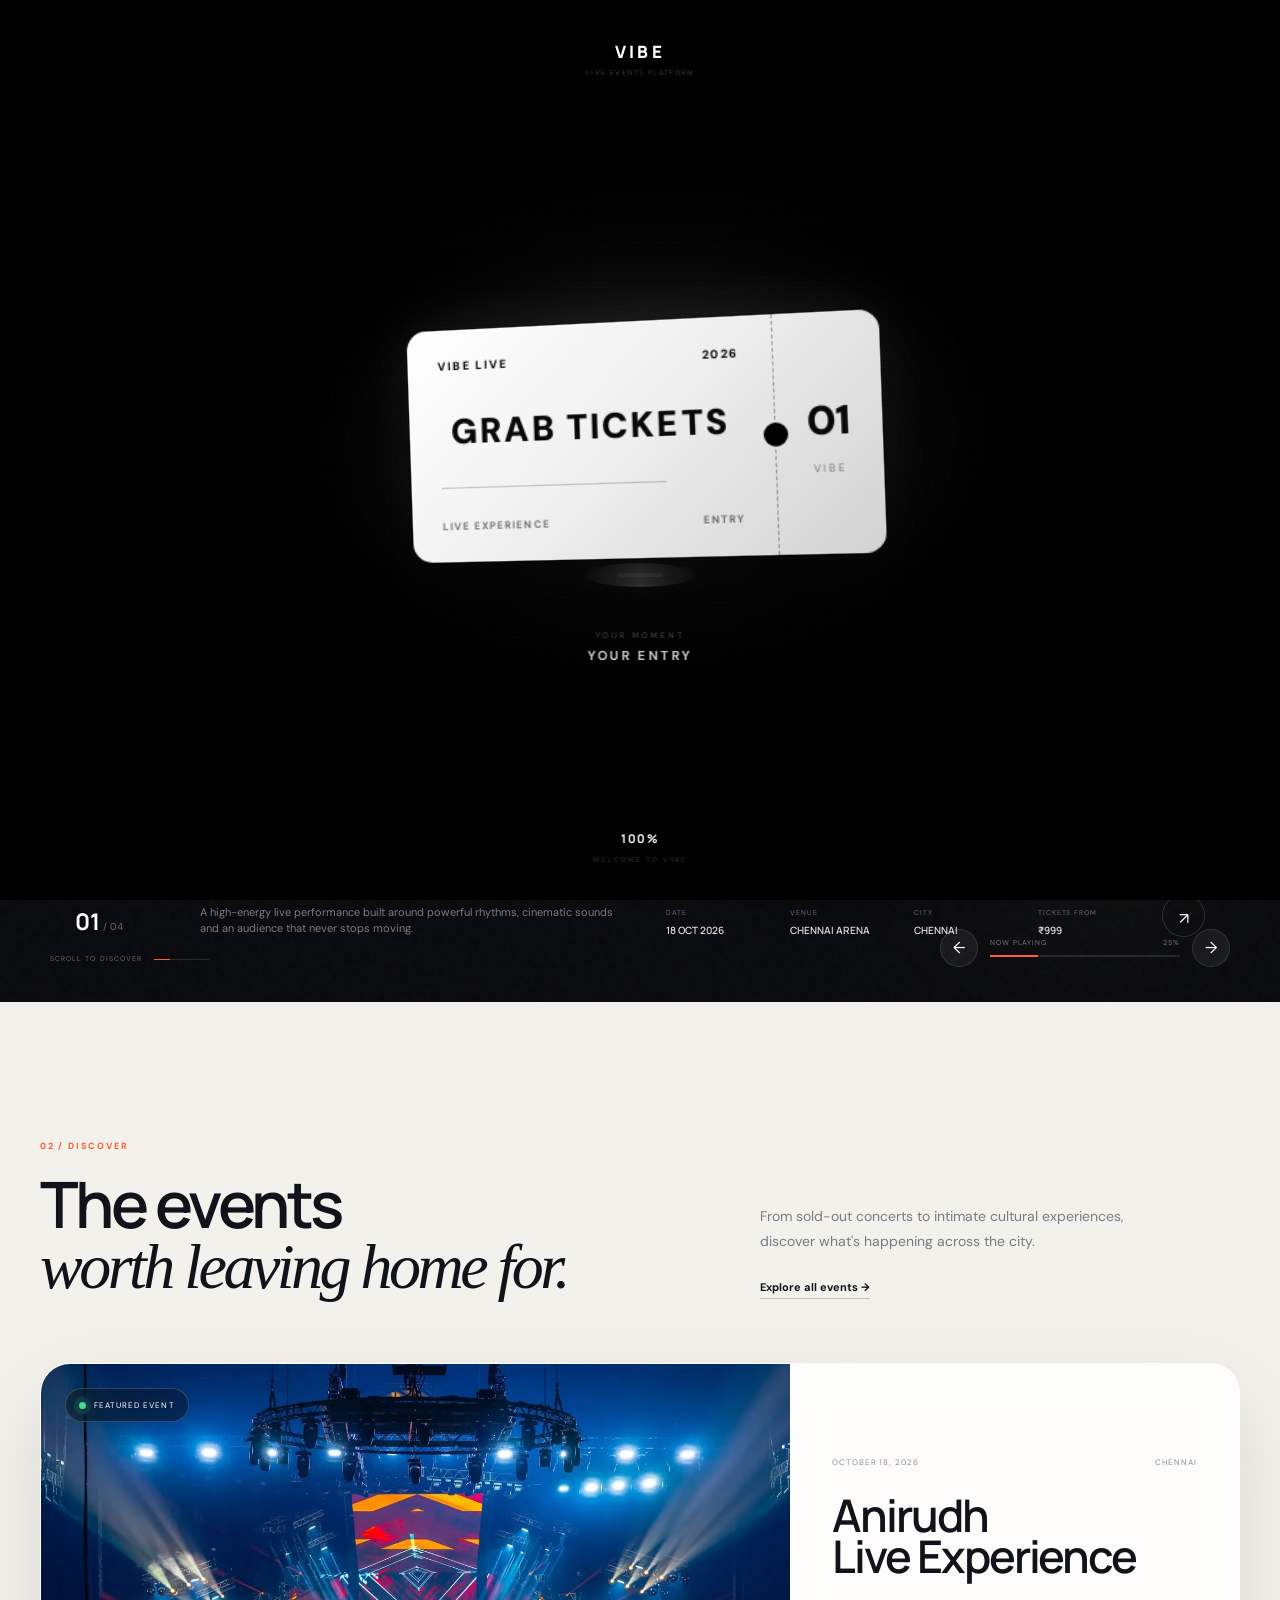
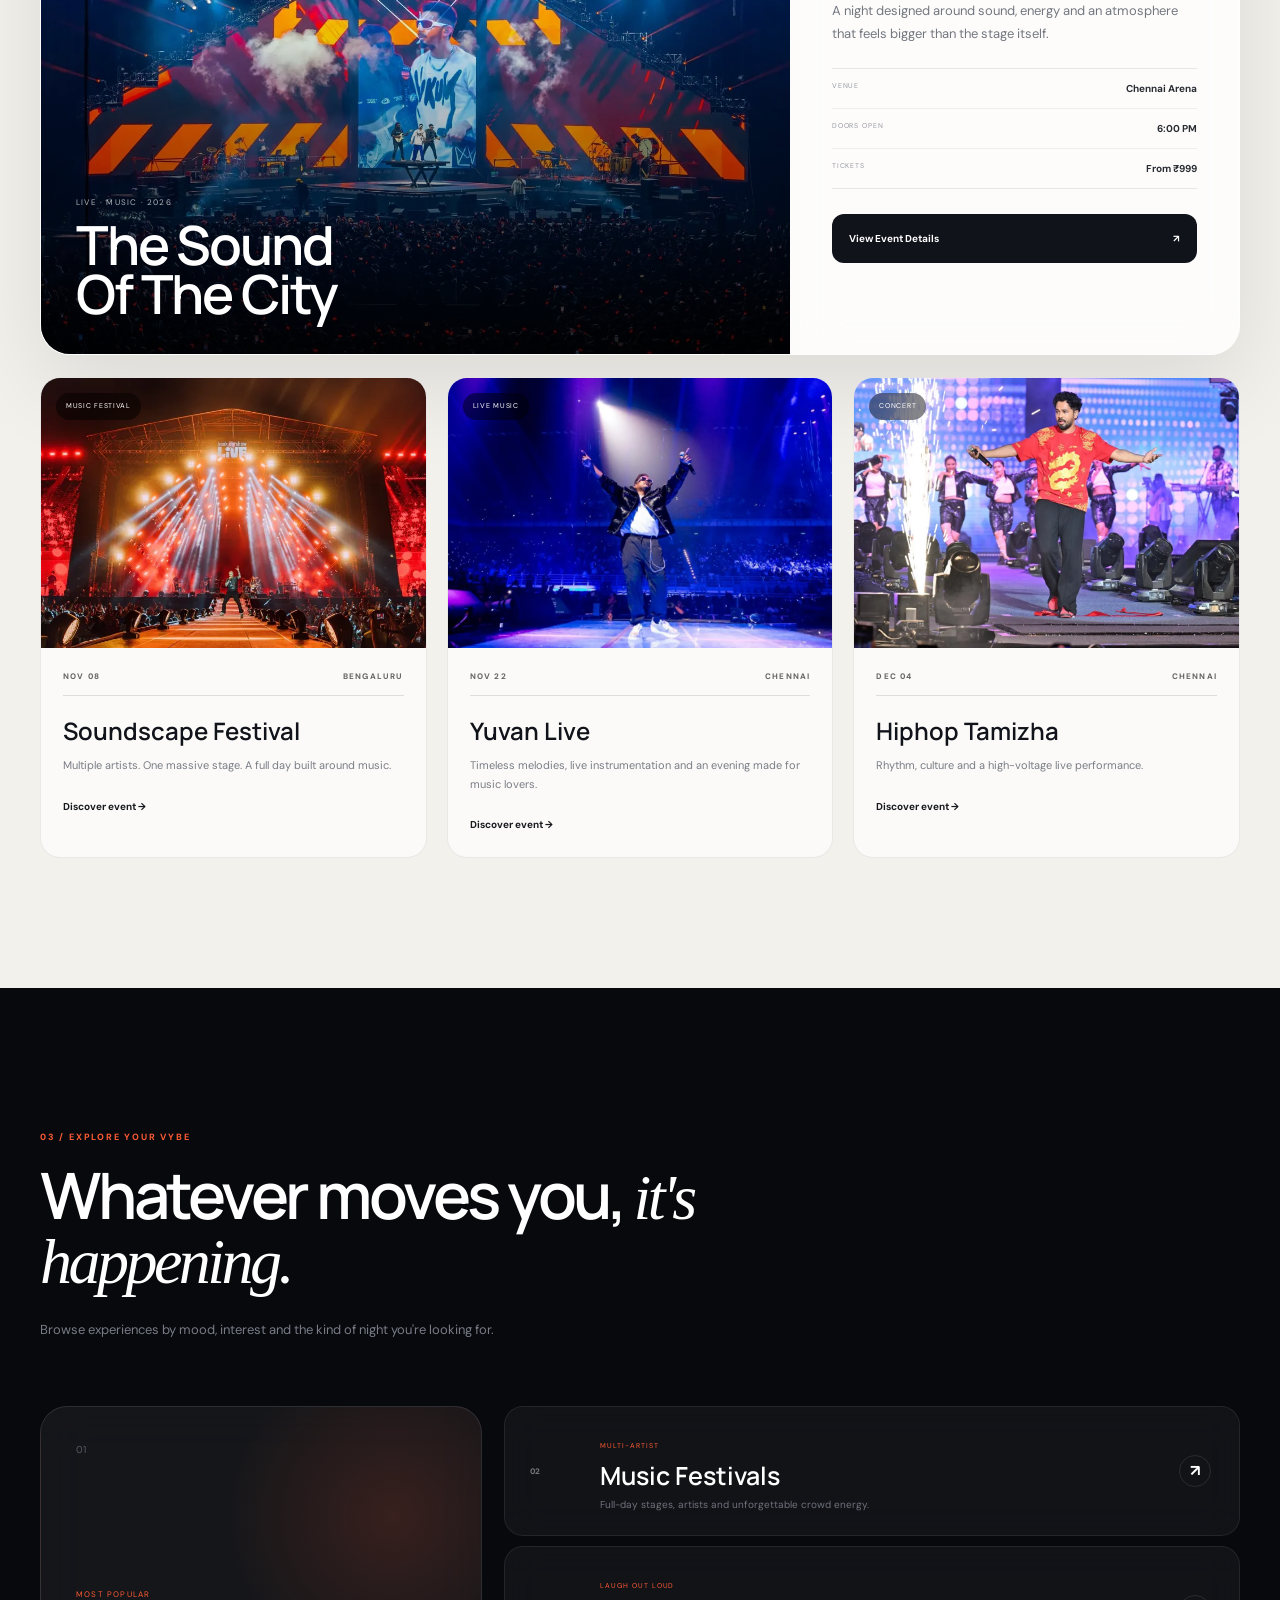
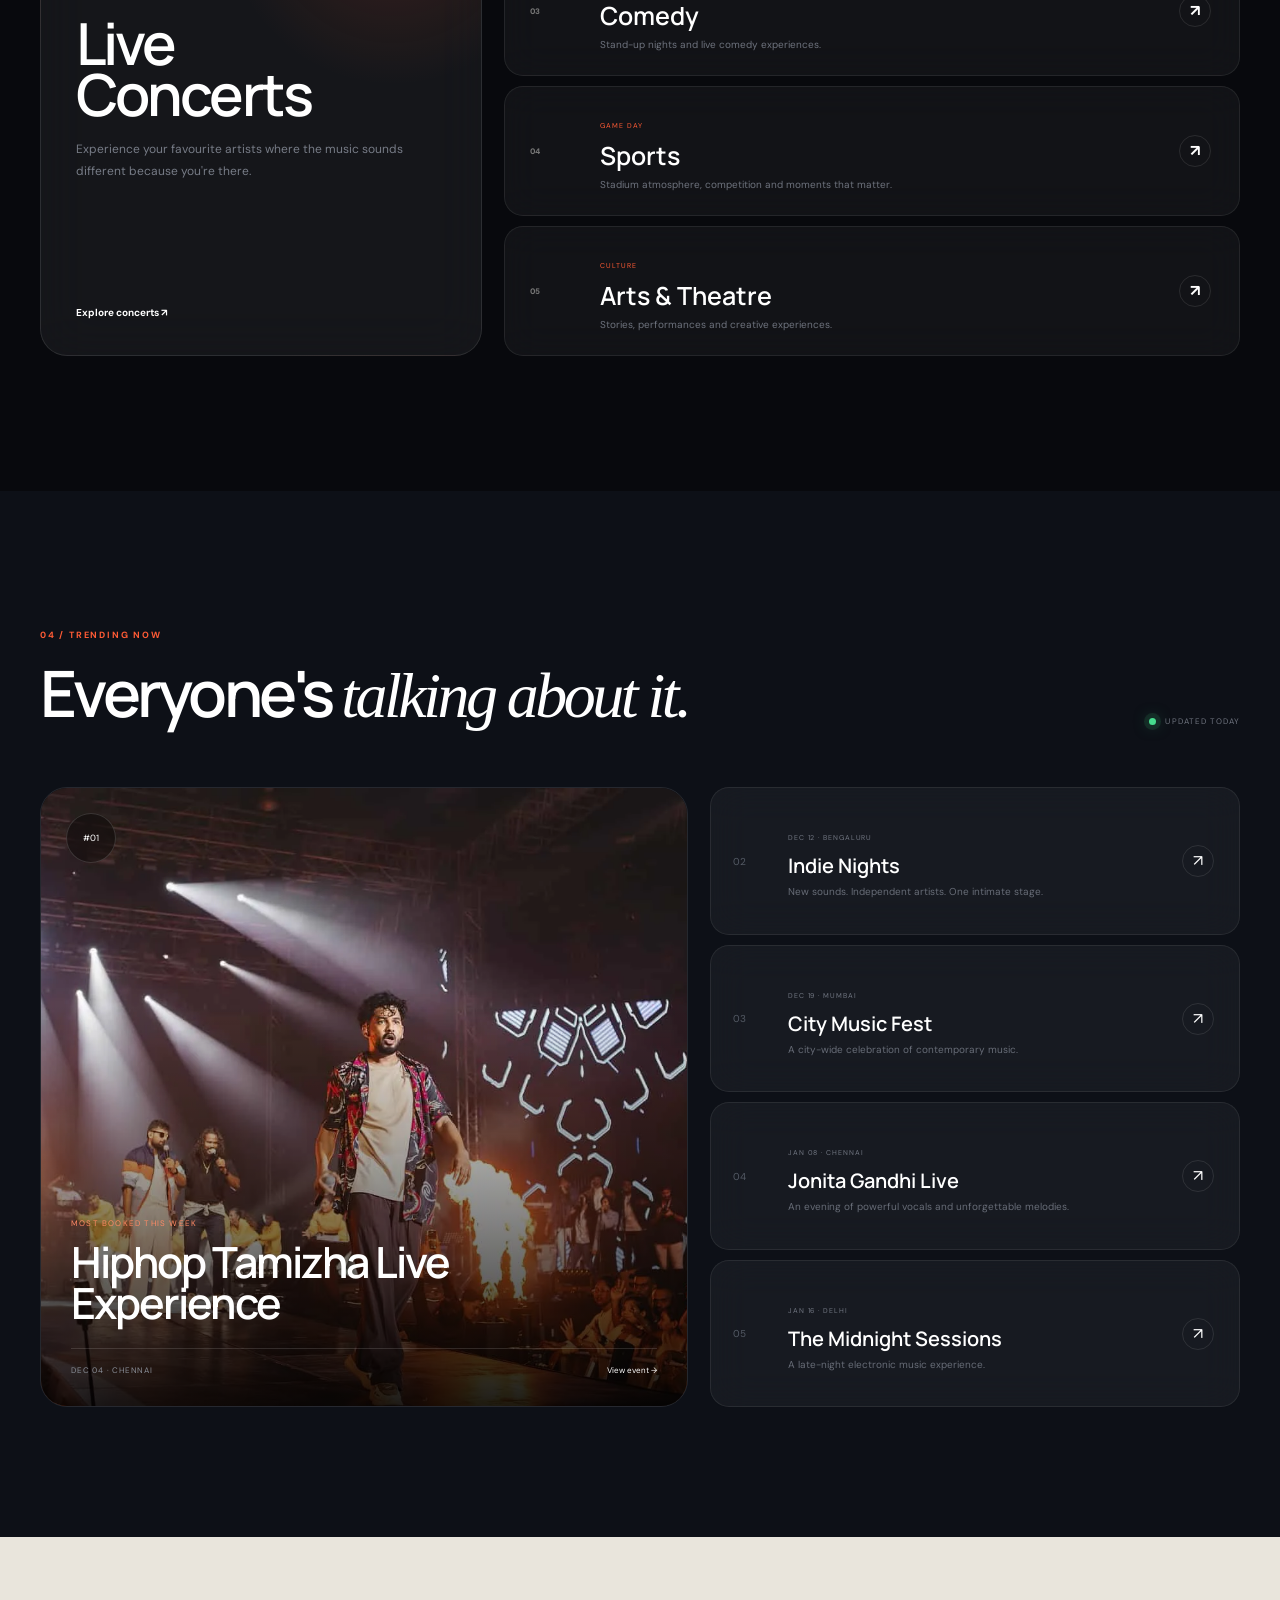
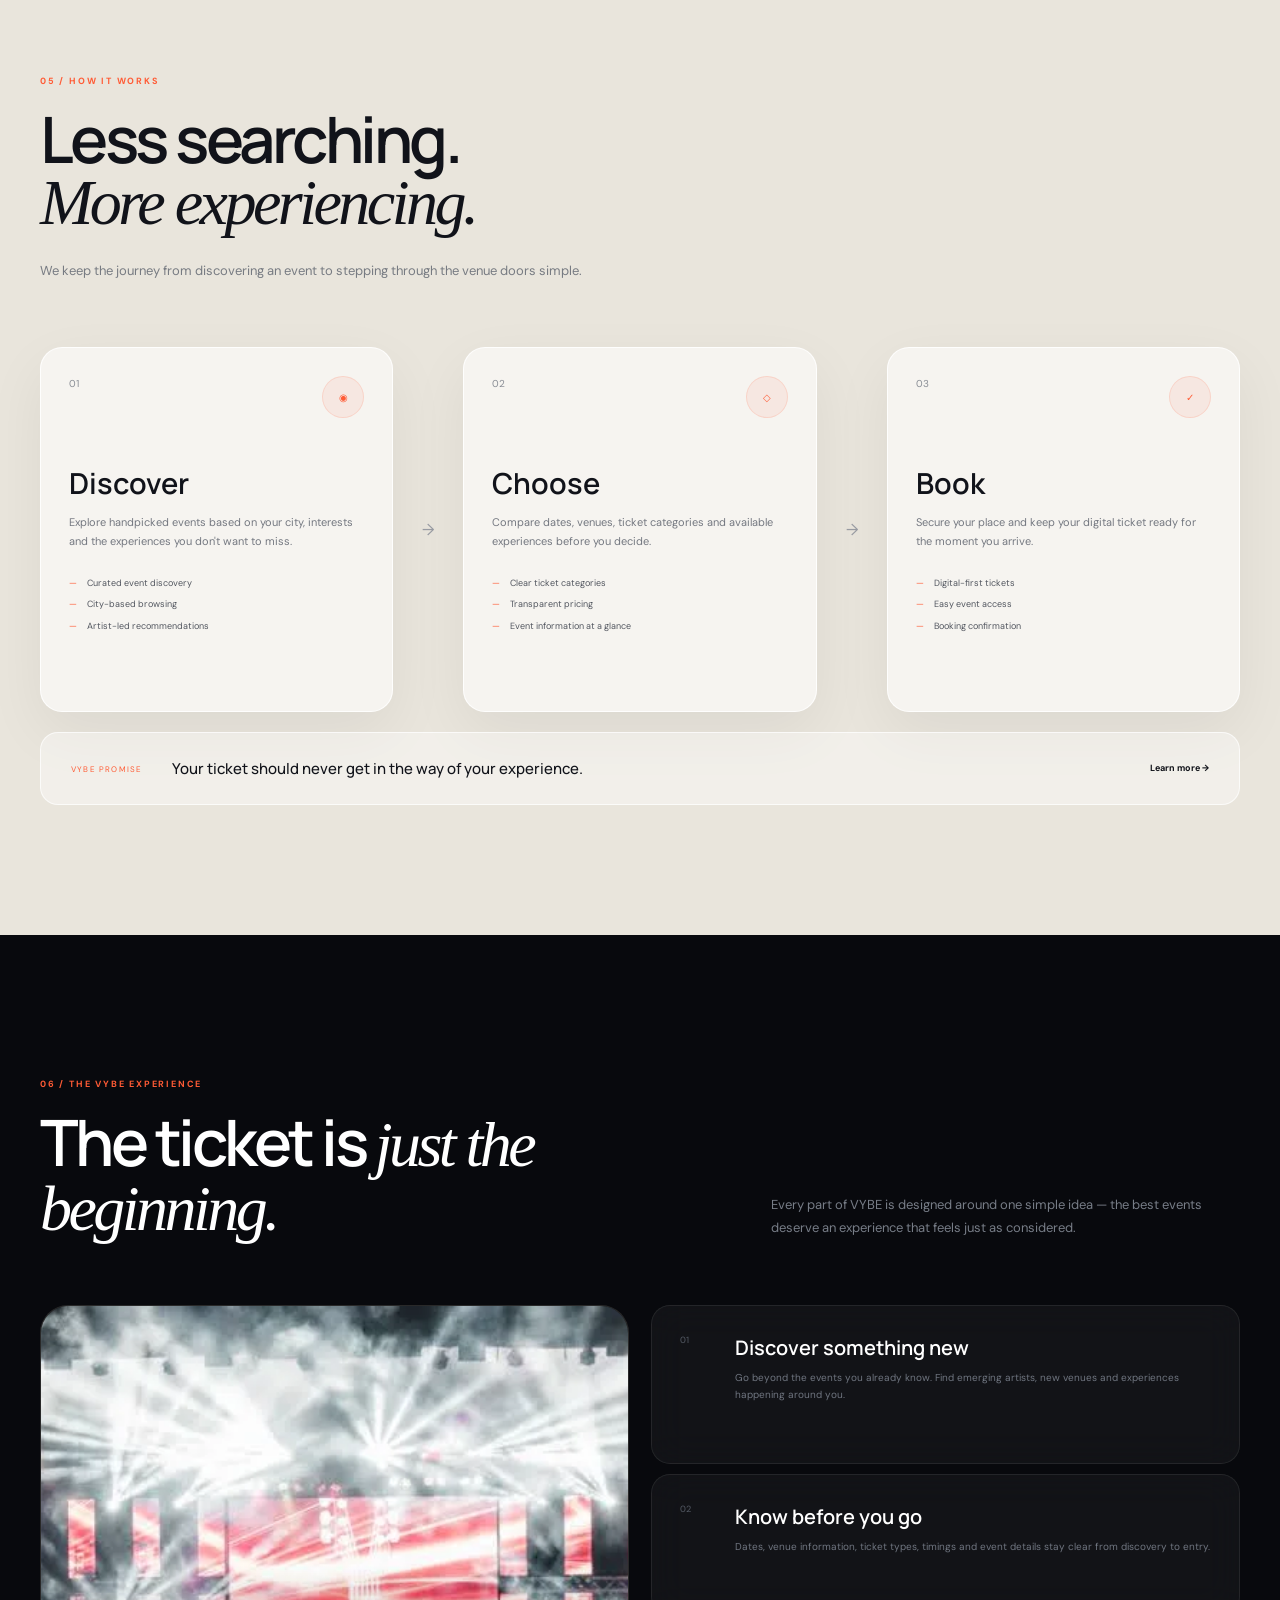
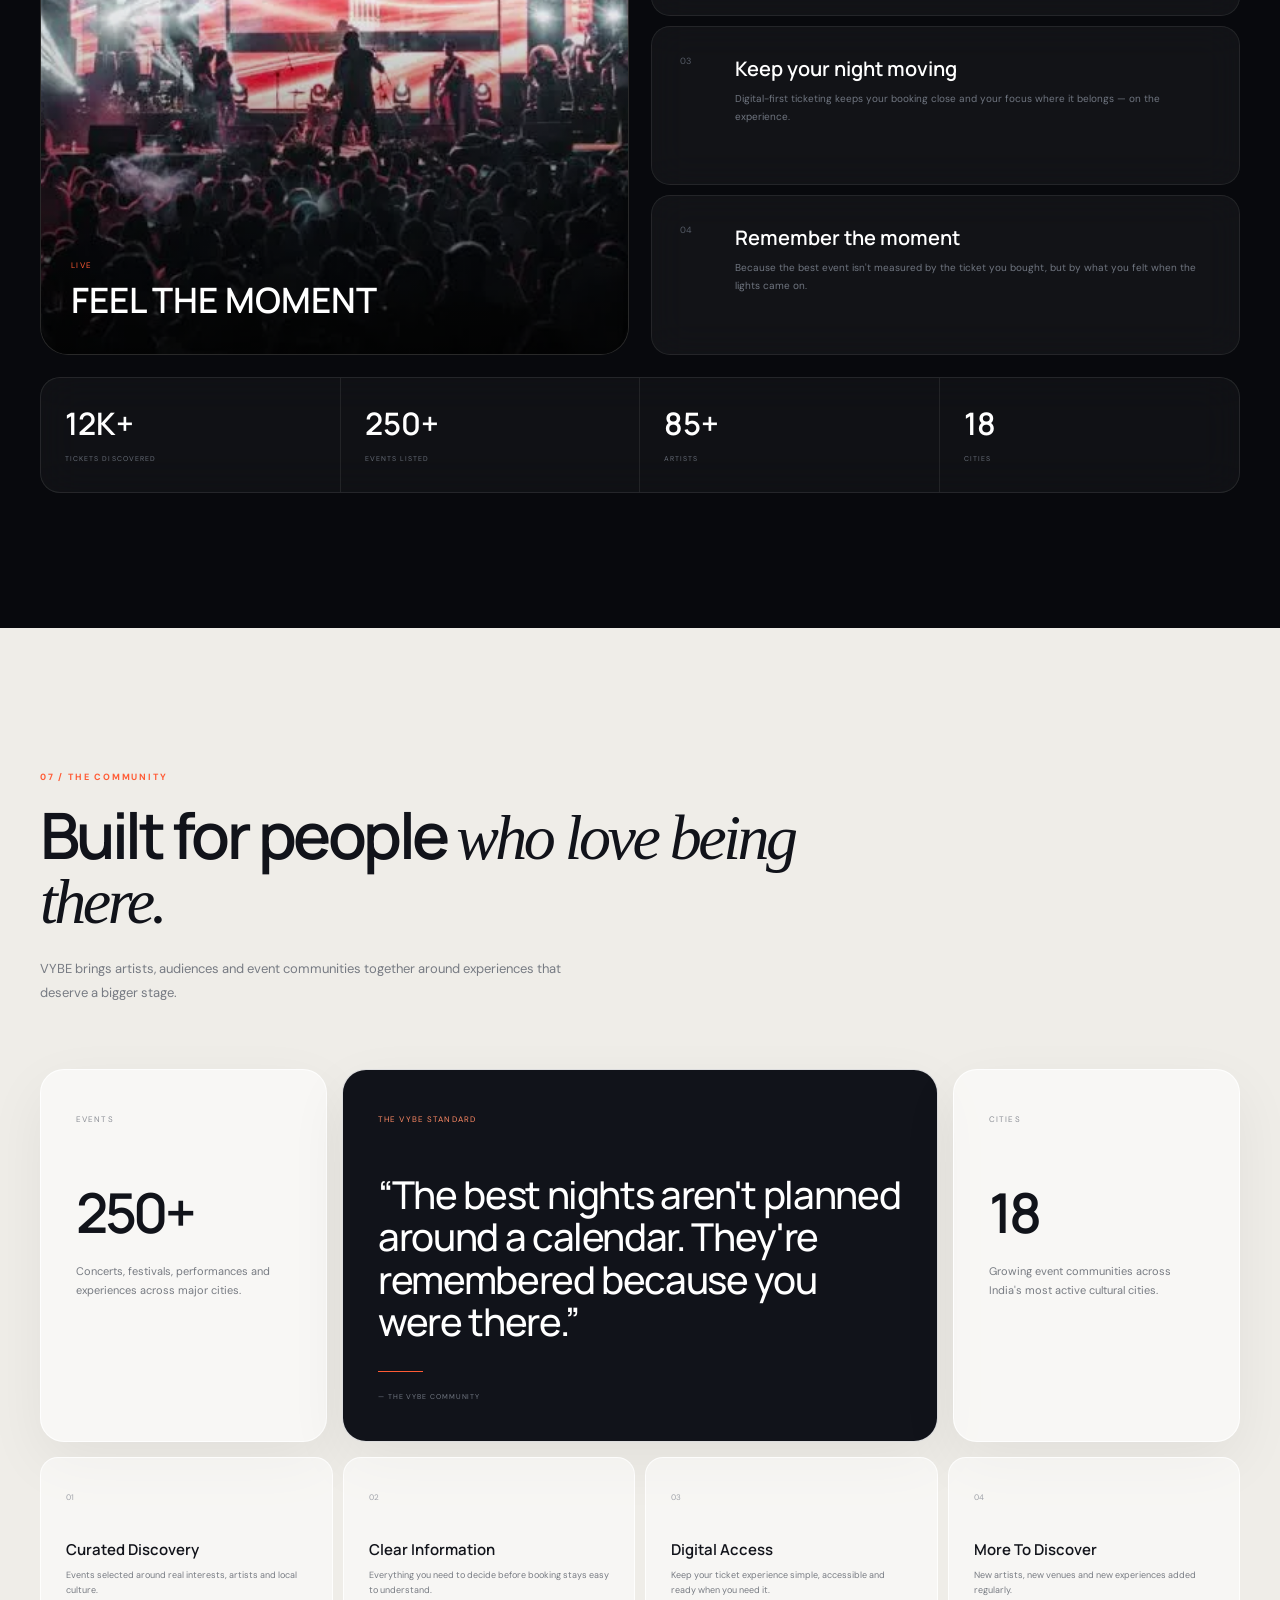
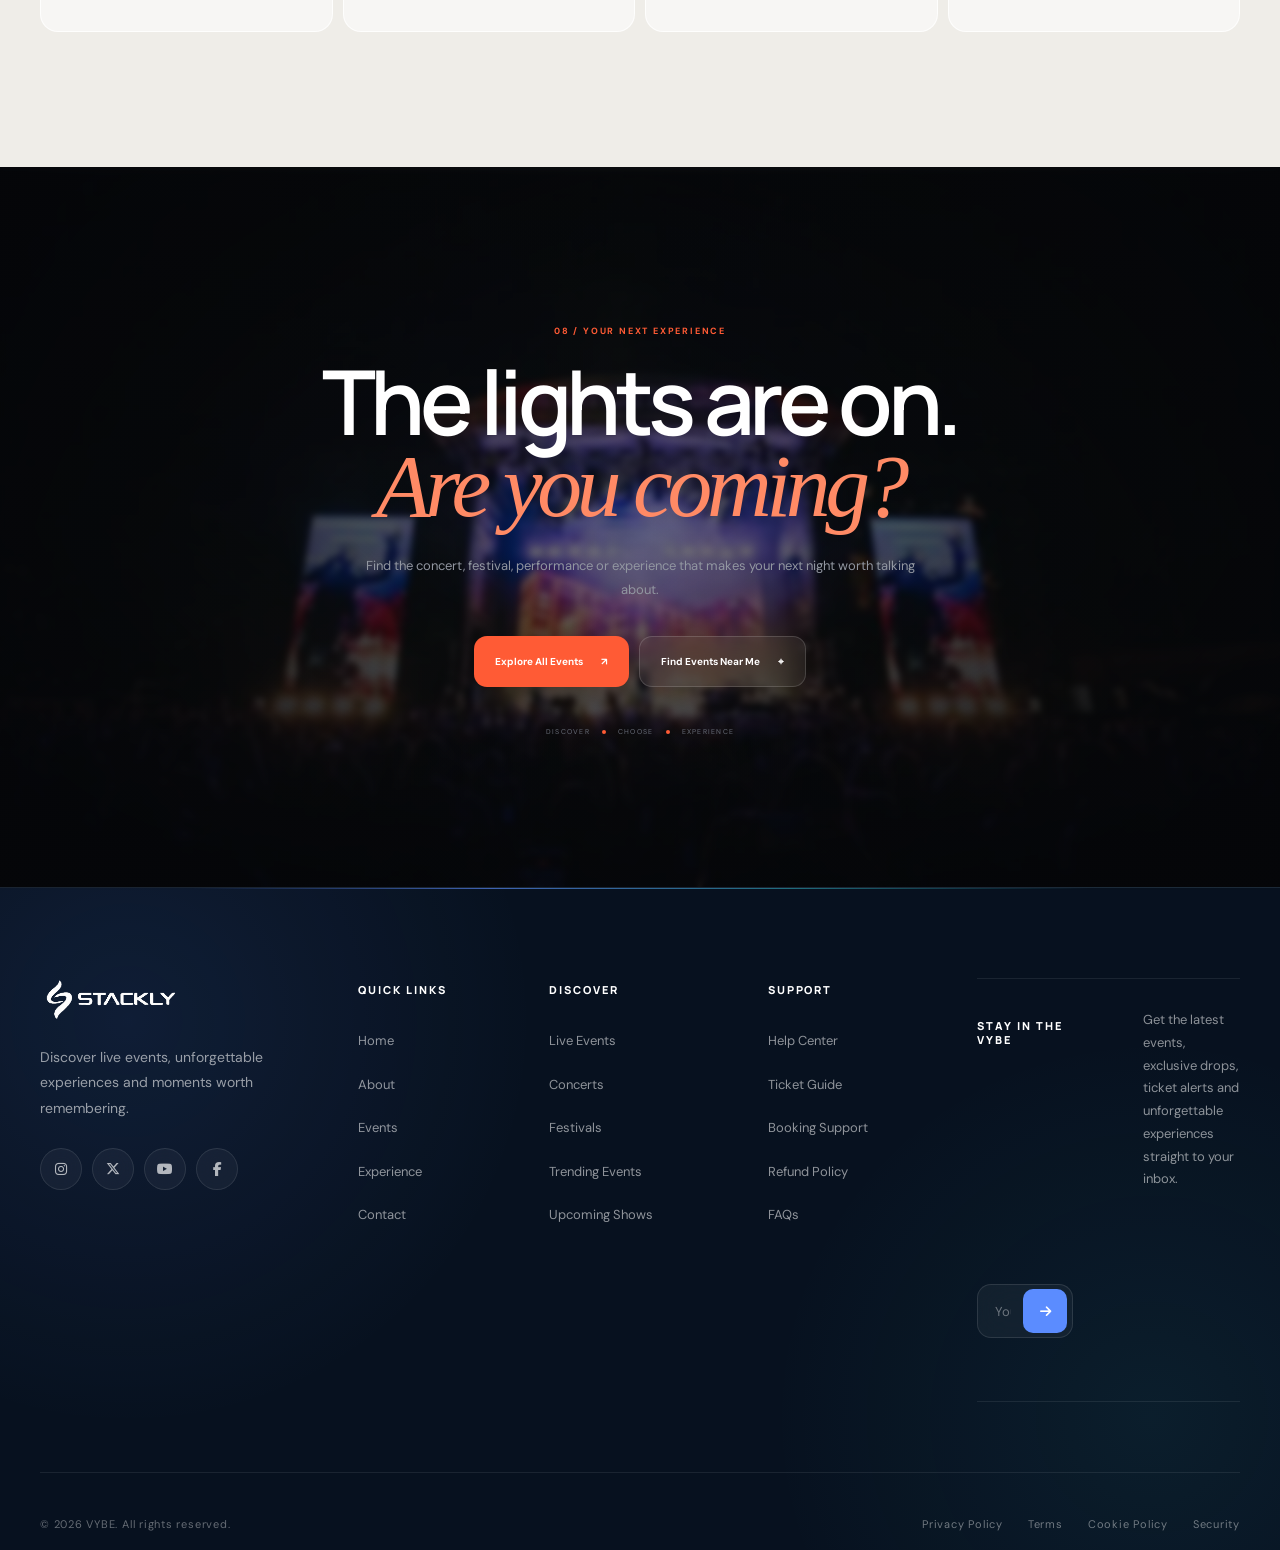
==== commit 81a3f5a2: "add" ====
--- a/index.html
+++ b/index.html
@@ -5,7 +5,7 @@
     <meta charset="UTF-8">
     <meta name="viewport" content="width=device-width, initial-scale=1.0">
 
-    <title>VYBE — Live Events. Unforgettable Moments.</title>
+    <title>Home</title>
 
     <meta name="description"
         content="Discover concerts, festivals, comedy, sports and unforgettable live experiences with VYBE.">
@@ -64,13 +64,11 @@
 
             <div class="preloader-brand">
 
-                <span class="preloader-brand-mark">
-                    V
-                </span>
+            
 
                 <div class="preloader-brand-copy">
 
-                    <strong>VYBE</strong>
+                    <strong>VIBE</strong>
 
                     <small>
                         LIVE EVENTS PLATFORM
@@ -265,7 +263,7 @@
                             <div class="flight-ticket-header">
 
                                 <span>
-                                    VYBE LIVE
+                                    VIBE LIVE
                                 </span>
 
                                 <span>
@@ -277,7 +275,7 @@
 
                             <div class="flight-ticket-title">
 
-                                ADMIT ONE
+                                GRAB TICKETS
 
                             </div>
 
@@ -318,7 +316,7 @@
                             </strong>
 
                             <small>
-                                VYBE
+                                VIBE
                             </small>
 
                         </div>
@@ -466,8 +464,8 @@
         <div class="drawer-top">
 
             <a href="index.html" class="drawer-logo">
-                VYBE
-            </a>
+    <img src="assets/logo.webp" alt="VYBE Logo">
+</a>
 
 
             <button id="drawerClose" class="drawer-close" aria-label="Close navigation">
@@ -499,7 +497,7 @@
 
             <a href="about.html">
                 <span>02</span>
-                About VYBE
+                About 
             </a>
 
             <a href="eventdetails.html">
@@ -2522,7 +2520,7 @@
 
             <div class="login-visual">
 
-                <img src="assets/images/login.webp" alt="VYBE live event experience">
+                <img src="assets/l1.webp" alt="VYBE live event experience">
 
                 <div class="login-visual-overlay"></div>
 
--- a/css/style.css
+++ b/css/style.css
@@ -13028,4 +13028,330 @@
     border: 1px dashed rgba(255, 255, 255, 0.4);
     border-radius: 3px;
     pointer-events: none;
+}
+
+
+
+
+
+.about-gallery-main {
+    position: relative;
+    overflow: hidden;
+}
+
+.about-gallery-image {
+    position: absolute;
+    inset: 0;
+    width: 100%;
+    height: 100%;
+    object-fit: cover;
+
+    opacity: 0;
+    visibility: hidden;
+
+    transition:
+        opacity 0.8s ease,
+        transform 1.2s ease;
+}
+
+.about-gallery-image.active {
+    opacity: 1;
+    visibility: visible;
+    transform: scale(1);
+    z-index: 2;
+}
+
+
+
+
+/* =========================================
+   EXPERIENCE FINAL SECTION
+========================================= */
+
+.experience-final-section {
+    position: relative;
+    min-height: 620px;
+    width: 100%;
+    overflow: hidden;
+    display: flex;
+    align-items: center;
+    isolation: isolate;
+}
+
+/* BACKGROUND IMAGE */
+.experience-final-background {
+    position: absolute;
+    inset: 0;
+    width: 100%;
+    height: 100%;
+    z-index: -2;
+    overflow: hidden;
+}
+
+.experience-final-background img {
+    position: absolute;
+    inset: 0;
+    width: 100%;
+    height: 100%;
+    display: block;
+    object-fit: cover;
+    object-position: center;
+}
+
+/* DARK OVERLAY */
+.experience-final-overlay {
+    position: absolute;
+    inset: 0;
+    width: 100%;
+    height: 100%;
+    background: linear-gradient(
+        90deg,
+        rgba(0, 0, 0, 0.78) 0%,
+        rgba(0, 0, 0, 0.52) 45%,
+        rgba(0, 0, 0, 0.28) 100%
+    );
+    z-index: -1;
+    pointer-events: none;
+}
+
+/* CONTENT */
+.experience-final-section .container {
+    position: relative;
+    z-index: 2;
+    width: 100%;
+}
+
+.experience-final-content {
+    max-width: 760px;
+    padding: 90px 0;
+    color: #fff;
+}
+
+.experience-section-label {
+    display: block;
+    margin-bottom: 24px;
+    font-size: 12px;
+    font-weight: 700;
+    letter-spacing: 0.18em;
+    color: rgba(255, 255, 255, 0.75);
+}
+
+.experience-final-content h2 {
+    margin: 0;
+    color: #fff;
+    font-size: clamp(48px, 6vw, 88px);
+    line-height: 0.95;
+    font-weight: 800;
+    letter-spacing: -0.045em;
+}
+
+.experience-final-content h2 span {
+    display: inline-block;
+    color: #f5b942;
+}
+
+.experience-final-content p {
+    max-width: 500px;
+    margin: 28px 0 34px;
+    color: rgba(255, 255, 255, 0.82);
+    font-size: 17px;
+    line-height: 1.7;
+}
+
+/* BUTTONS */
+.experience-final-actions {
+    display: flex;
+    align-items: center;
+    gap: 16px;
+    flex-wrap: wrap;
+}
+
+.experience-final-actions a {
+    display: inline-flex;
+    align-items: center;
+    justify-content: center;
+    gap: 12px;
+    min-height: 52px;
+    padding: 0 24px;
+    text-decoration: none;
+    transition: all 0.3s ease;
+}
+
+.primary-button {
+    color: #111;
+    background: #fff;
+}
+
+.secondary-button {
+    color: #fff;
+    border: 1px solid rgba(255, 255, 255, 0.55);
+    background: rgba(255, 255, 255, 0.08);
+    backdrop-filter: blur(8px);
+    -webkit-backdrop-filter: blur(8px);
+}
+
+.experience-final-actions a i {
+    font-size: 14px;
+    transition: transform 0.3s ease;
+}
+
+.primary-button:hover {
+    transform: translateY(-3px);
+}
+
+.secondary-button:hover {
+    background: rgba(255, 255, 255, 0.16);
+    transform: translateY(-3px);
+}
+
+.experience-final-actions a:hover i {
+    transform: translateX(4px);
+}
+
+/* =========================================
+   MOBILE
+========================================= */
+
+@media (max-width: 768px) {
+
+    .experience-final-section {
+        min-height: 560px;
+    }
+
+    .experience-final-background img {
+        object-position: center;
+    }
+
+    .experience-final-content {
+        padding: 70px 20px;
+    }
+
+    .experience-final-content h2 {
+        font-size: clamp(42px, 12vw, 64px);
+    }
+
+    .experience-final-content p {
+        font-size: 15px;
+    }
+
+    .experience-final-actions {
+        align-items: stretch;
+        flex-direction: column;
+    }
+
+    .experience-final-actions a {
+        width: 100%;
+    }
+}
+
+
+.drawer-logo {
+    display: inline-flex;
+    align-items: center;
+    text-decoration: none;
+}
+
+.drawer-logo img {
+    width: 130px;
+    height: auto;
+    display: block;
+    object-fit: contain;
+}
+
+
+.drawer-login {
+    width: 100%;
+    margin-top: 28px;
+}
+
+#mobileLoginButton {
+    width: 100%;
+    min-height: 52px;
+    padding: 0 20px;
+
+    display: flex;
+    align-items: center;
+    justify-content: space-between;
+
+    border: 1px solid rgba(255, 145, 40, 0.75);
+    border-radius: 12px;
+
+    background:
+        linear-gradient(
+            135deg,
+            rgba(255, 112, 0, 0.18),
+            rgba(255, 70, 0, 0.06)
+        );
+
+    color: #ffffff;
+    font-size: 14px;
+    font-weight: 700;
+    letter-spacing: 0.08em;
+    text-transform: uppercase;
+
+    cursor: pointer;
+
+    box-shadow:
+        0 0 8px rgba(255, 105, 0, 0.35),
+        0 0 22px rgba(255, 105, 0, 0.18),
+        inset 0 0 18px rgba(255, 105, 0, 0.06);
+
+    transition:
+        transform 0.3s ease,
+        box-shadow 0.3s ease,
+        border-color 0.3s ease,
+        background 0.3s ease;
+}
+
+#mobileLoginButton span {
+    width: 30px;
+    height: 30px;
+
+    display: flex;
+    align-items: center;
+    justify-content: center;
+
+    border: 1px solid rgba(255, 145, 40, 0.6);
+    border-radius: 50%;
+
+    color: #ff8a1f;
+    font-size: 17px;
+
+    transition: all 0.3s ease;
+}
+
+/* HOVER */
+#mobileLoginButton:hover {
+    transform: translateY(-2px);
+
+    border-color: #ff8a1f;
+
+    background:
+        linear-gradient(
+            135deg,
+            rgba(255, 112, 0, 0.30),
+            rgba(255, 70, 0, 0.12)
+        );
+
+    box-shadow:
+        0 0 10px rgba(255, 105, 0, 0.65),
+        0 0 30px rgba(255, 105, 0, 0.40),
+        0 0 55px rgba(255, 105, 0, 0.18),
+        inset 0 0 20px rgba(255, 105, 0, 0.10);
+}
+
+#mobileLoginButton:hover span {
+    background: #ff7a00;
+    color: #ffffff;
+
+    transform: rotate(45deg);
+
+    box-shadow:
+        0 0 10px rgba(255, 122, 0, 0.8),
+        0 0 22px rgba(255, 122, 0, 0.45);
+}
+
+/* ACTIVE */
+#mobileLoginButton:active {
+    transform: translateY(0) scale(0.98);
 }
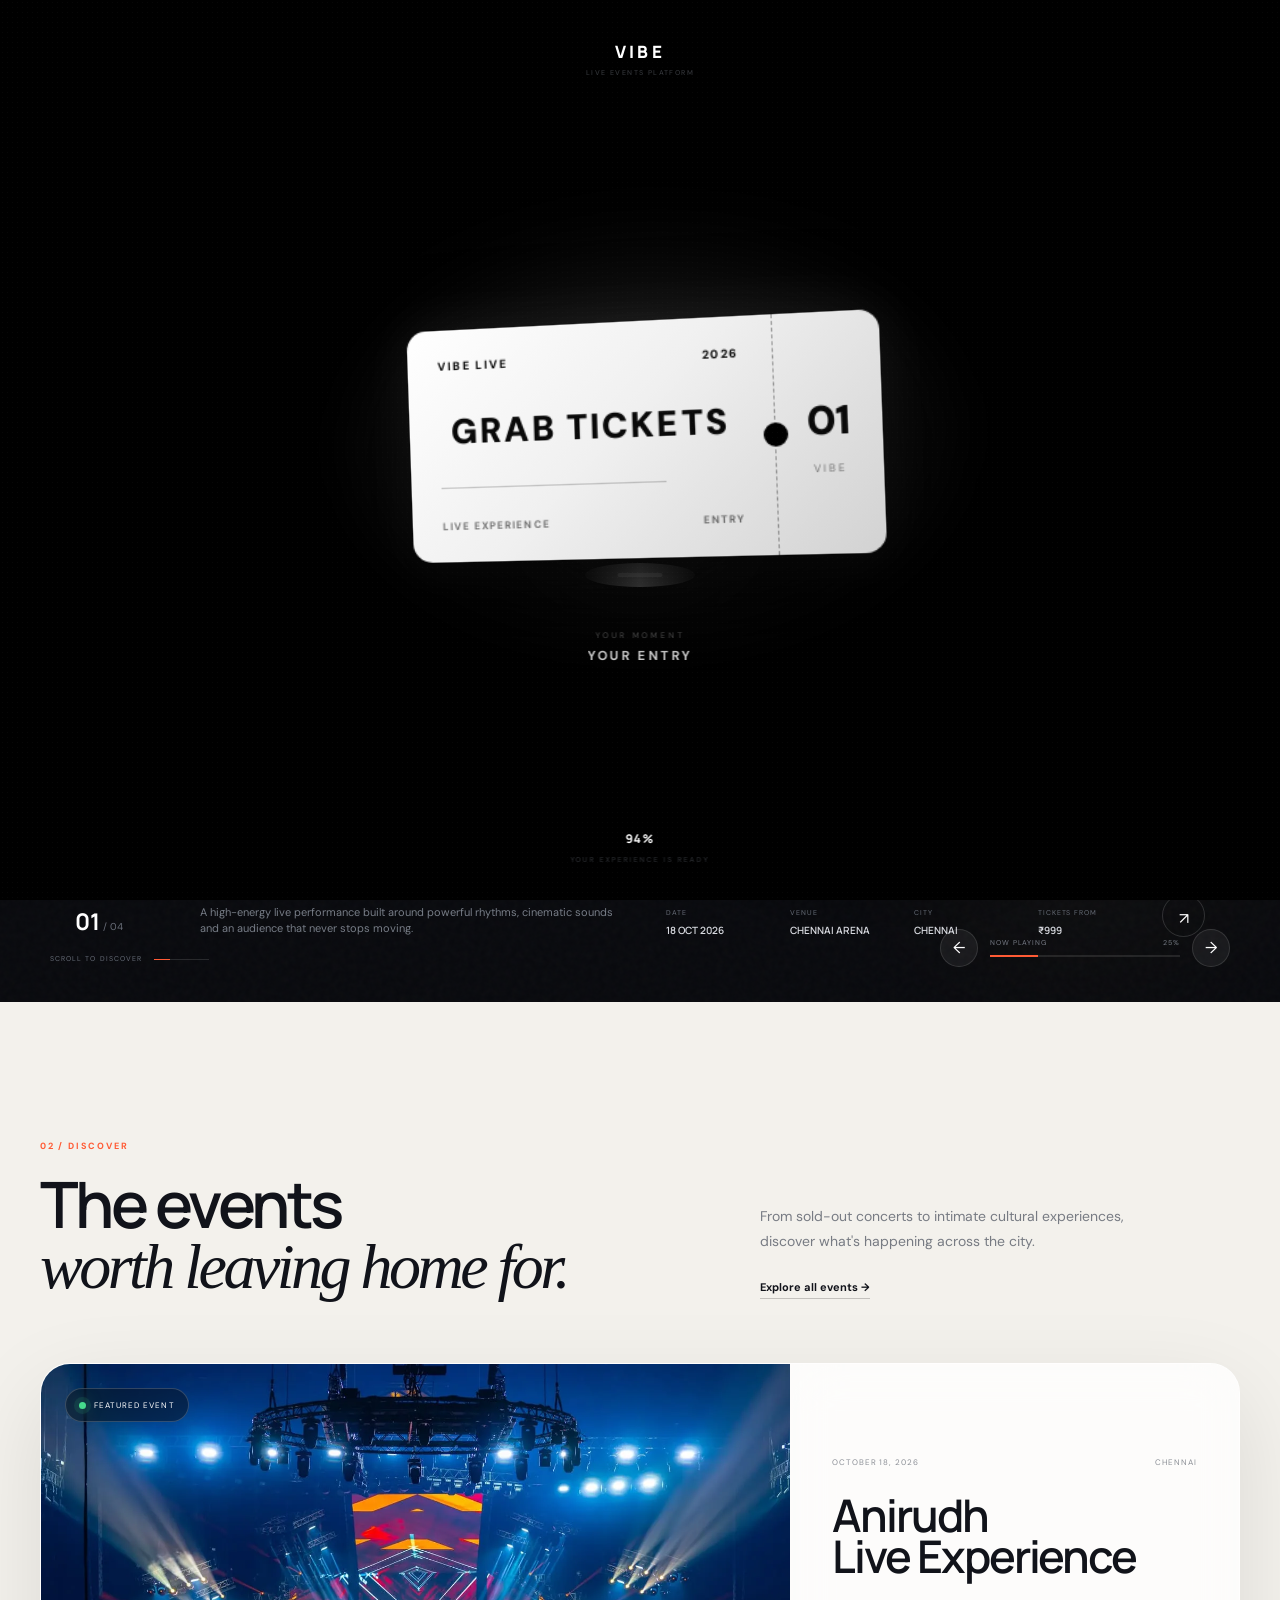
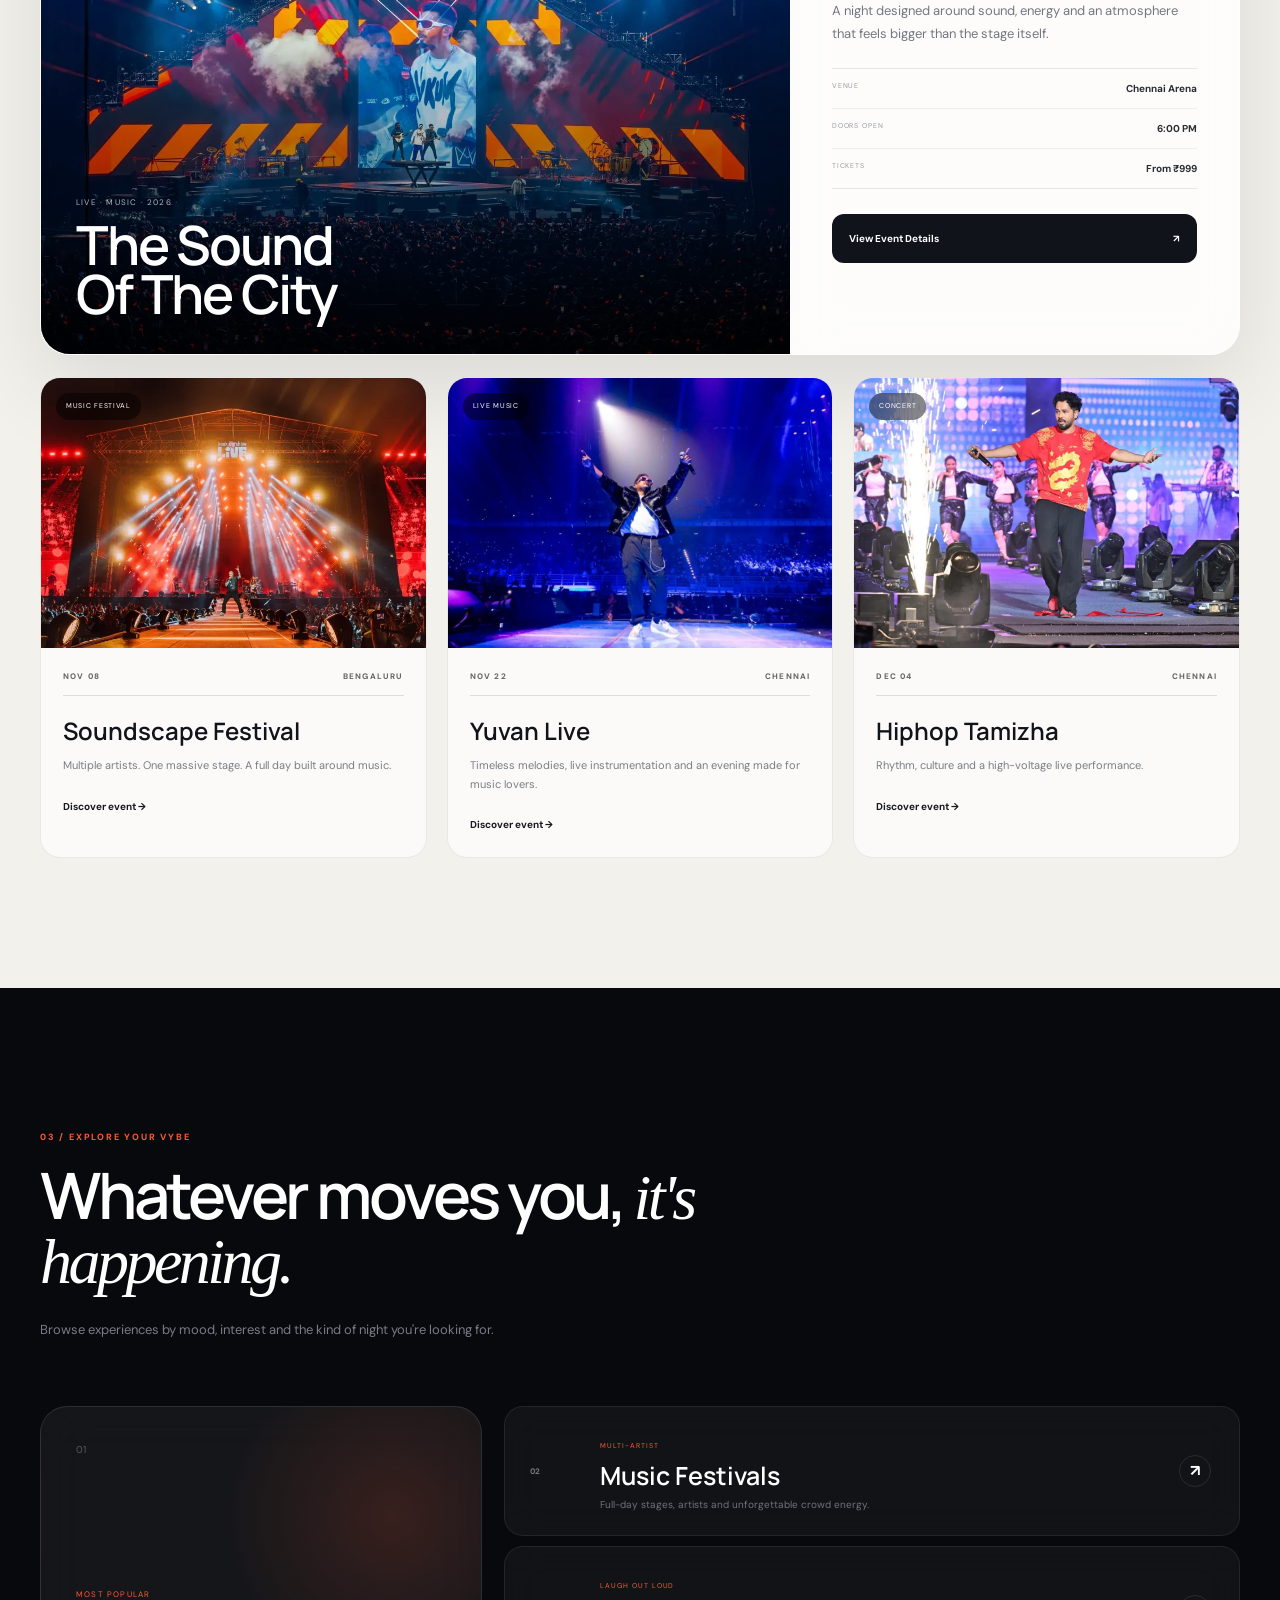
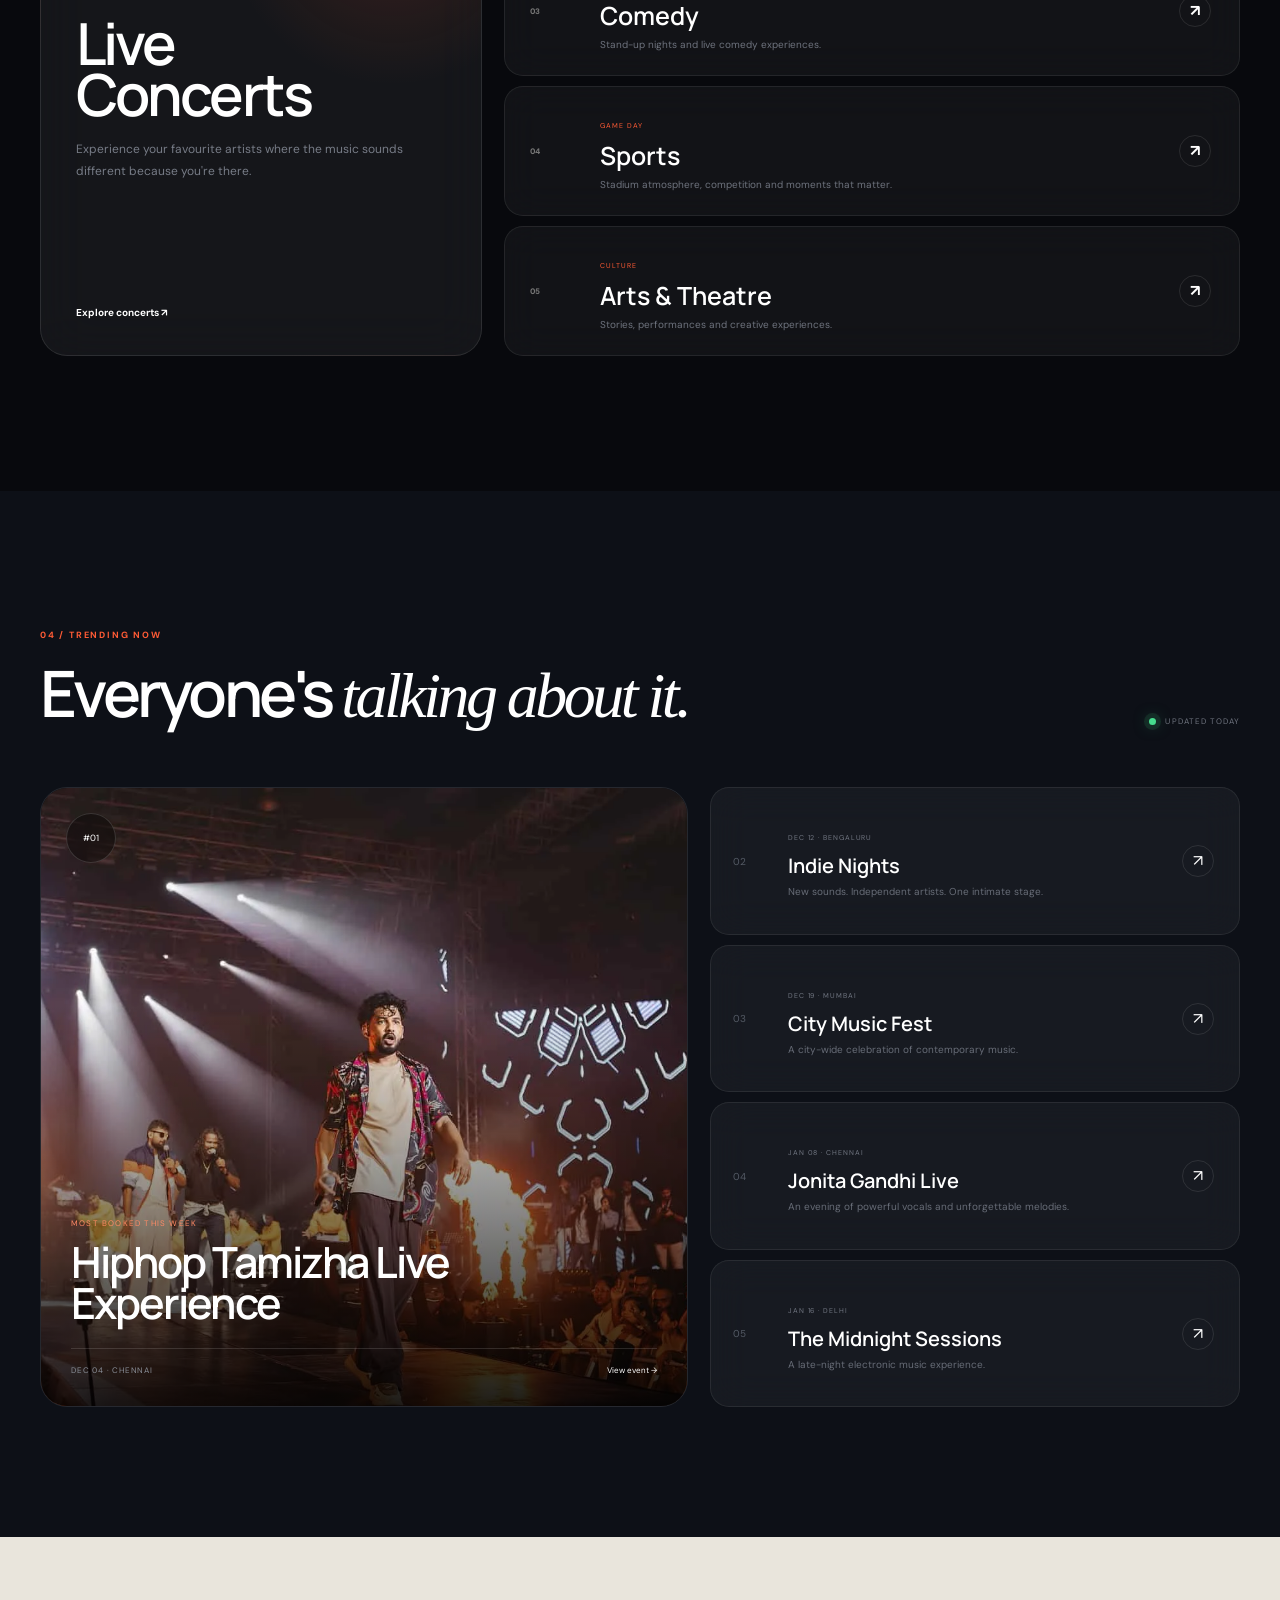
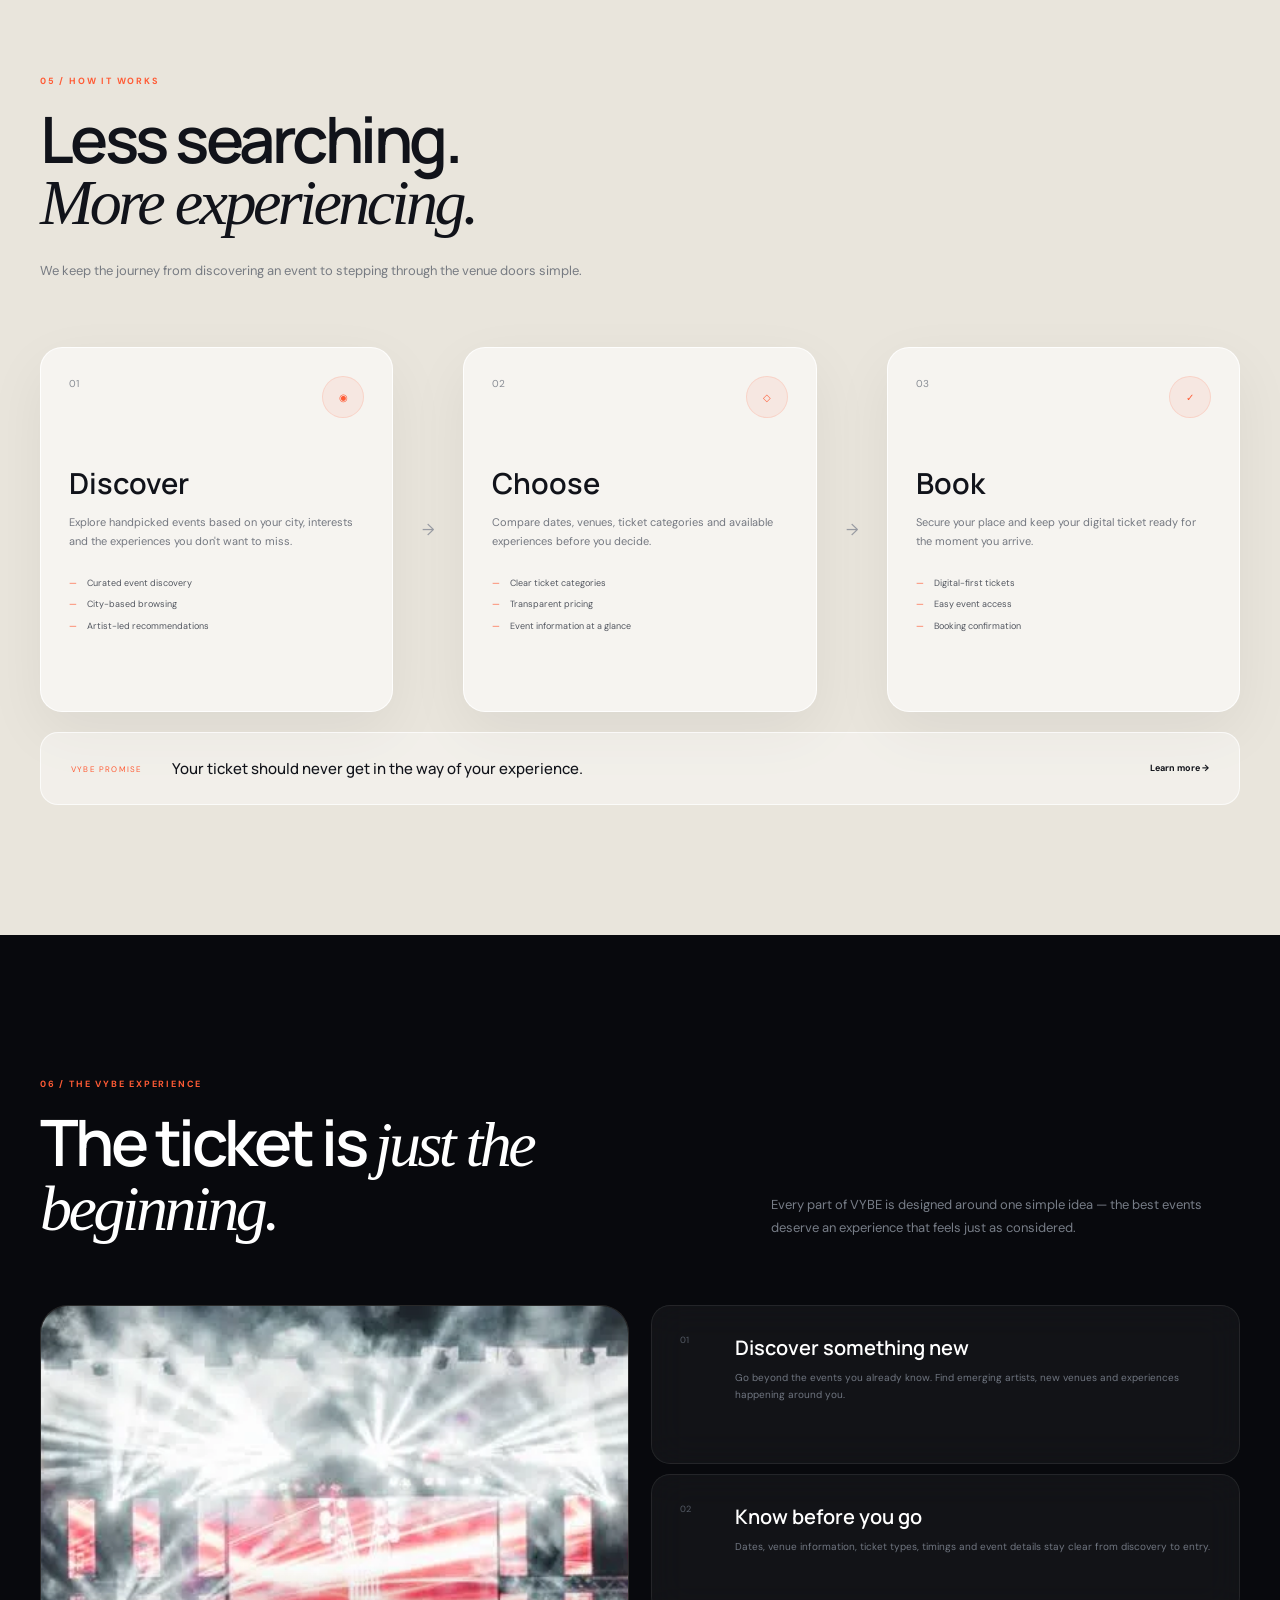
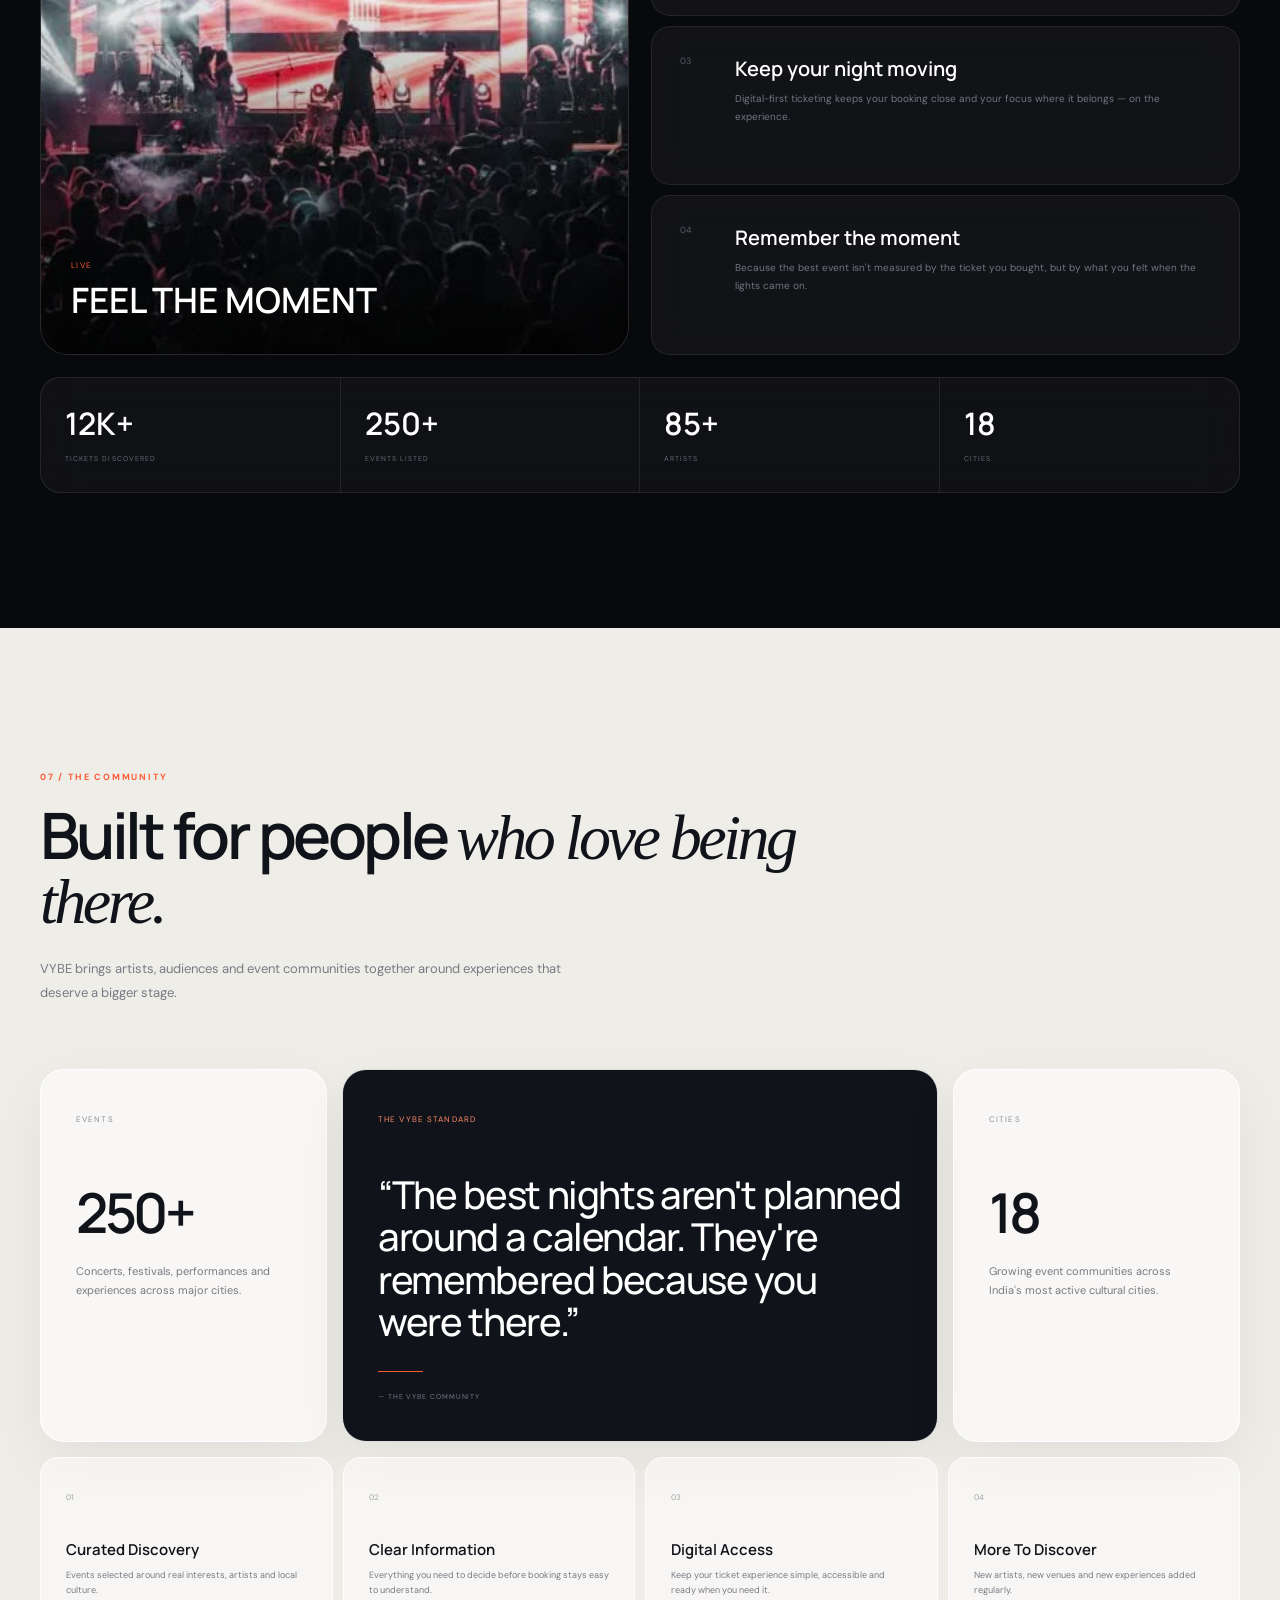
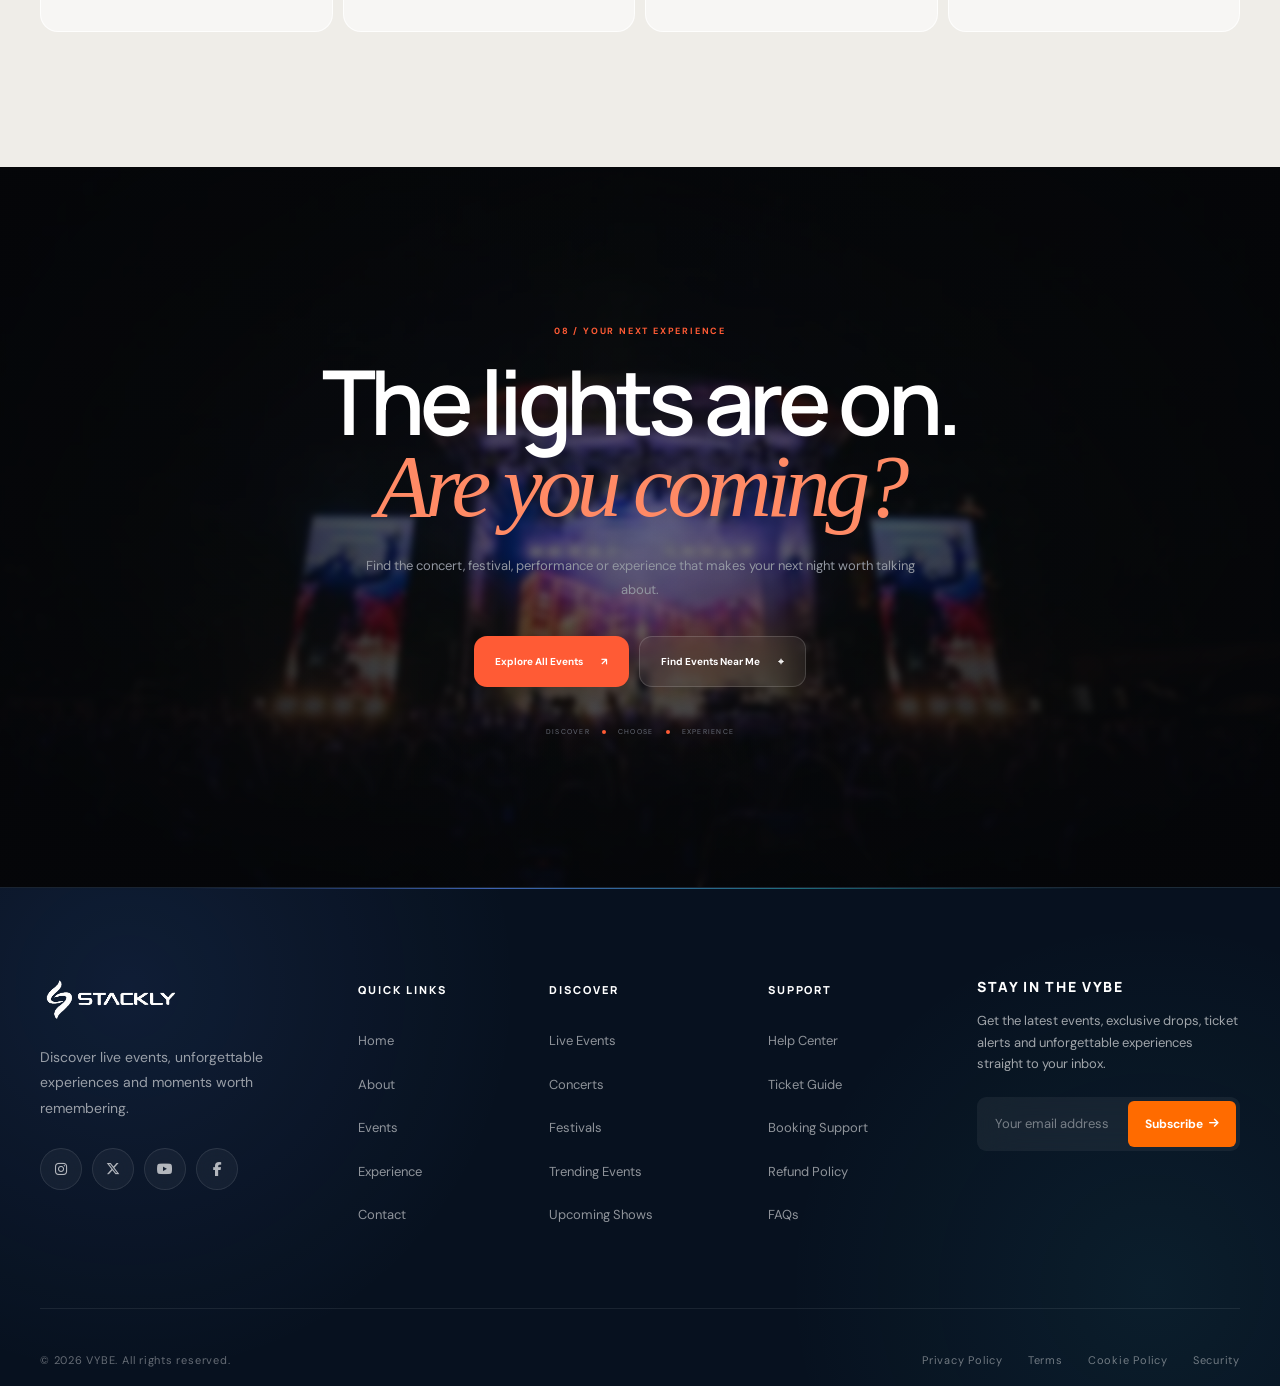
==== commit 6c5757fa: "add" ====
--- a/index.html
+++ b/index.html
@@ -699,14 +699,14 @@
 
                     <div class="artist-image-container">
 
-                        <img src="assets/h1.png" alt="Anirudh Ravichander" class="artist-image active" data-index="0">
-
-                        <img src="assets/h2.png" alt="Yuvan Shankar Raja" class="artist-image" data-index="1">
+                        <img src="assets/h1.webp" alt="Anirudh Ravichander" class="artist-image active" data-index="0">
+
+                        <img src="assets/h2.webp" alt="Yuvan Shankar Raja" class="artist-image" data-index="1">
 
                         <img src="assets/404-3.webp" alt="Hiphop Tamizha" class="artist-image"
                             data-index="2">
 
-                        <img src="assets/h4.png" alt="Jonita Gandhi" class="artist-image"
+                        <img src="assets/h4.webp" alt="Jonita Gandhi" class="artist-image"
                             data-index="3">
 
                     </div>
@@ -2451,9 +2451,10 @@
                             <input type="email" id="newsletterEmail" placeholder="Your email address"
                                 aria-label="Email address" required>
 
-                            <button type="submit" aria-label="Subscribe">
-                                <i class="fa-solid fa-arrow-right"></i>
-                            </button>
+                           <button type="submit" aria-label="Subscribe">
+    <span>Subscribe</span>
+    <i class="fa-solid fa-arrow-right"></i>
+</button>
 
                         </div>
 
--- a/css/style.css
+++ b/css/style.css
@@ -13354,4 +13354,856 @@
 /* ACTIVE */
 #mobileLoginButton:active {
     transform: translateY(0) scale(0.98);
+}
+
+
+
+
+.footer-newsletter {
+    width: 100%;
+    max-width: 430px;
+    display: flex;
+    flex-direction: column;
+    align-items: flex-start;
+    text-align: left;
+}
+
+.footer-newsletter h4 {
+    margin: 0 0 5px;
+    font-size: 14px;
+    font-weight: 800;
+    line-height: 1.25;
+    letter-spacing: 0.12em;
+    color: #fff;
+}
+
+.footer-newsletter p {
+    margin: 0 0 11px;
+    max-width: 410px;
+    font-size: 13px;
+    line-height: 1.5;
+    color: rgba(255, 255, 255, 0.62);
+}
+
+#newsletterForm {
+    width: 100%;
+    margin: 0;
+}
+
+.newsletter-input {
+    width: 100%;
+    height: 48px;
+    display: flex;
+    align-items: center;
+    padding: 3px;
+
+    border: 1px solid rgba(255, 255, 255, 0.14);
+    border-radius: 8px;
+    background: rgba(255, 255, 255, 0.05);
+}
+
+.newsletter-input input {
+    flex: 1;
+    min-width: 0;
+    height: 100%;
+    padding: 0 12px;
+
+    border: 0;
+    outline: 0;
+    background: transparent;
+
+    color: #fff;
+    font-size: 13px;
+}
+
+.newsletter-input input::placeholder {
+    color: rgba(255, 255, 255, 0.42);
+}
+
+.newsletter-input button {
+    width: 40px;
+    height: 40px;
+    flex: 0 0 40px;
+
+    display: flex;
+    align-items: center;
+    justify-content: center;
+
+    border: 0;
+    border-radius: 6px;
+
+    background: #ff6b00;
+    color: #fff;
+    cursor: pointer;
+}
+
+#newsletterMessage {
+    display: block;
+    margin: 5px 0 0;
+    min-height: 14px;
+}
+
+
+.footer-newsletter {
+    width: 100%;
+    max-width: 430px;
+    margin: 0;
+    padding: 0;
+    display: block;
+    text-align: left;
+}
+
+/* Heading */
+.footer-newsletter h4 {
+    margin: 0 0 10px !important;
+    padding: 0;
+    font-size: 14px;
+    font-weight: 800;
+    line-height: 1.3;
+    letter-spacing: 0.12em;
+    color: #ffffff;
+}
+
+/* Description */
+.footer-newsletter p {
+    margin: 0 0 18px !important;
+    padding: 0;
+    max-width: 410px;
+
+    font-size: 13px;
+    font-weight: 400;
+    line-height: 1.55;
+
+    color: rgba(255, 255, 255, 0.62);
+}
+
+/* Form */
+.footer-newsletter form,
+#newsletterForm {
+    width: 100%;
+    margin: 0;
+    padding: 0;
+}
+
+/* Input + Button */
+.newsletter-input {
+    width: 100%;
+    height: 48px;
+
+    display: flex;
+    align-items: center;
+
+    margin: 0;
+    padding: 3px;
+
+    box-sizing: border-box;
+
+    border: 1px solid rgba(255, 255, 255, 0.14);
+    border-radius: 8px;
+
+    background: rgba(255, 255, 255, 0.05);
+}
+
+/* Email Input */
+.newsletter-input input {
+    flex: 1;
+    min-width: 0;
+    height: 100%;
+
+    margin: 0;
+    padding: 0 13px;
+
+    border: none;
+    outline: none;
+    background: transparent;
+
+    color: #ffffff;
+    font-family: inherit;
+    font-size: 13px;
+}
+
+.newsletter-input input::placeholder {
+    color: rgba(255, 255, 255, 0.42);
+}
+
+/* Subscribe Button */
+.newsletter-input button {
+    width: 40px;
+    height: 40px;
+    flex: 0 0 40px;
+
+    display: flex;
+    align-items: center;
+    justify-content: center;
+
+    margin: 0;
+    padding: 0;
+
+    border: none;
+    border-radius: 6px;
+
+    background: #ff6b00;
+    color: #ffffff;
+
+    cursor: pointer;
+
+    transition:
+        background 0.25s ease,
+        transform 0.25s ease,
+        box-shadow 0.25s ease;
+}
+
+.newsletter-input button i {
+    font-size: 14px;
+    line-height: 1;
+}
+
+.newsletter-input button:hover {
+    background: #ff7a18;
+    transform: translateY(-1px);
+    box-shadow: 0 6px 18px rgba(255, 107, 0, 0.25);
+}
+
+/* Success / Error Message */
+#newsletterMessage {
+    display: block;
+
+    margin: 6px 0 0 !important;
+    padding: 0;
+
+    min-height: 16px;
+
+    font-size: 12px;
+    line-height: 1.4;
+}
+
+
+/* =========================================================
+   MOBILE
+========================================================= */
+
+@media (max-width: 600px) {
+
+    .footer-newsletter {
+        width: 100%;
+        max-width: 100%;
+    }
+
+    .footer-newsletter h4 {
+        margin-bottom: 9px !important;
+        font-size: 13px;
+    }
+
+    .footer-newsletter p {
+        margin-bottom: 16px !important;
+        font-size: 13px;
+        line-height: 1.5;
+    }
+
+    .newsletter-input {
+        height: 48px;
+    }
+
+    .newsletter-input input {
+        padding: 0 11px;
+        font-size: 13px;
+    }
+
+    .newsletter-input button {
+        width: 40px;
+        height: 40px;
+        flex-basis: 40px;
+    }
+}
+
+
+.footer-newsletter {
+    width: 100%;
+    max-width: 430px;
+
+    display: flex !important;
+    flex-direction: column !important;
+    align-items: flex-start !important;
+
+    gap: 0 !important;
+
+    margin: 0 !important;
+    padding: 0 !important;
+
+    text-align: left;
+}
+
+/* =========================
+   HEADING
+========================= */
+
+.footer-newsletter h4 {
+    display: block !important;
+
+    width: 100%;
+    margin: 0 0 14px !important;
+    padding: 0 !important;
+
+    font-size: 14px;
+    font-weight: 800;
+    line-height: 1.3;
+
+    letter-spacing: 0.12em;
+    color: #fff;
+}
+
+/* =========================
+   DESCRIPTION
+========================= */
+
+.footer-newsletter p {
+    display: block !important;
+
+    width: 100%;
+    max-width: 410px;
+
+    margin: 0 0 22px !important;
+    padding: 0 !important;
+
+    font-size: 13px;
+    line-height: 1.65;
+
+    color: rgba(255, 255, 255, 0.62);
+}
+
+/* =========================
+   FORM
+========================= */
+
+.footer-newsletter form,
+.footer-newsletter #newsletterForm {
+    display: block !important;
+
+    width: 100% !important;
+
+    margin: 0 !important;
+    padding: 0 !important;
+}
+
+/* =========================
+   EMAIL BOX
+========================= */
+
+.footer-newsletter .newsletter-input {
+    width: 100% !important;
+    height: 52px;
+
+    display: flex !important;
+    flex-direction: row !important;
+    align-items: center !important;
+
+    gap: 5px !important;
+
+    margin: 0 !important;
+    padding: 4px !important;
+
+    box-sizing: border-box;
+
+    border: 1px solid rgba(255, 255, 255, 0.15);
+    border-radius: 9px;
+
+    background: rgba(255, 255, 255, 0.05);
+}
+
+/* =========================
+   INPUT
+========================= */
+
+.footer-newsletter .newsletter-input input {
+    flex: 1 !important;
+    width: auto !important;
+    min-width: 0 !important;
+
+    height: 100%;
+
+    margin: 0 !important;
+    padding: 0 13px !important;
+
+    border: 0 !important;
+    outline: 0 !important;
+
+    background: transparent !important;
+
+    color: #fff;
+    font-size: 13px;
+}
+
+/* =========================
+   BUTTON
+========================= */
+
+.footer-newsletter .newsletter-input button {
+    width: 42px !important;
+    height: 42px !important;
+
+    flex: 0 0 42px !important;
+
+    display: flex !important;
+    align-items: center !important;
+    justify-content: center !important;
+
+    margin: 0 !important;
+    padding: 0 !important;
+
+    border: 0 !important;
+    border-radius: 7px;
+
+    background: #ff6b00;
+    color: #fff;
+
+    cursor: pointer;
+}
+
+/* =========================
+   MESSAGE
+========================= */
+
+.footer-newsletter #newsletterMessage {
+    display: block !important;
+
+    width: 100%;
+
+    margin: 8px 0 0 !important;
+    padding: 0 !important;
+
+    min-height: 16px;
+}
+
+
+/* =========================
+   MOBILE
+========================= */
+
+@media (max-width: 600px) {
+
+    .footer-newsletter {
+        max-width: 100%;
+    }
+
+    .footer-newsletter h4 {
+        margin-bottom: 12px !important;
+    }
+
+    .footer-newsletter p {
+        margin-bottom: 20px !important;
+        line-height: 1.6;
+    }
+
+    .footer-newsletter .newsletter-input {
+        height: 50px;
+    }
+}
+
+
+
+.footer-newsletter .newsletter-input {
+    position: relative !important;
+
+    width: 100% !important;
+    height: 54px !important;
+
+    display: flex !important;
+    flex-direction: row !important;
+    align-items: center !important;
+
+    box-sizing: border-box !important;
+
+    margin: 0 !important;
+    padding: 4px !important;
+
+    border: 1px solid rgba(255, 255, 255, 0.15) !important;
+    border-radius: 9px !important;
+
+    background: rgba(255, 255, 255, 0.06) !important;
+}
+
+
+/* EMAIL INPUT */
+
+.footer-newsletter .newsletter-input input {
+    position: relative !important;
+
+    display: block !important;
+
+    width: 100% !important;
+    max-width: none !important;
+
+    height: 44px !important;
+
+    flex: 1 1 auto !important;
+
+    box-sizing: border-box !important;
+
+    margin: 0 !important;
+    padding: 0 120px 0 14px !important;
+
+    border: none !important;
+    outline: none !important;
+
+    background: transparent !important;
+
+    color: #fff !important;
+
+    font-size: 13px !important;
+}
+
+
+/* SUBSCRIBE BUTTON INSIDE THE EMAIL BOX */
+
+.footer-newsletter .newsletter-input button {
+    position: absolute !important;
+
+    top: 4px !important;
+    right: 4px !important;
+    bottom: 4px !important;
+
+    width: 108px !important;
+    height: auto !important;
+
+    min-width: 108px !important;
+    max-width: 108px !important;
+
+    flex: none !important;
+
+    display: flex !important;
+    align-items: center !important;
+    justify-content: center !important;
+
+    gap: 6px !important;
+
+    margin: 0 !important;
+    padding: 0 !important;
+
+    border: none !important;
+    border-radius: 6px !important;
+
+    background: #ff6b00 !important;
+
+    color: #fff !important;
+
+    font-family: inherit !important;
+    font-size: 12px !important;
+    font-weight: 700 !important;
+
+    cursor: pointer !important;
+
+    z-index: 10 !important;
+}
+
+.footer-newsletter .newsletter-input button span {
+    display: inline-block !important;
+}
+
+.footer-newsletter .newsletter-input button i {
+    display: inline-block !important;
+    font-size: 11px !important;
+}
+
+.footer-newsletter .newsletter-input button:hover {
+    background: #ff7815 !important;
+}
+
+
+/* MOBILE */
+
+@media (max-width: 600px) {
+
+    .footer-newsletter .newsletter-input {
+        height: 52px !important;
+    }
+
+    .footer-newsletter .newsletter-input input {
+        height: 44px !important;
+        padding-right: 105px !important;
+    }
+
+    .footer-newsletter .newsletter-input button {
+        width: 94px !important;
+        min-width: 94px !important;
+        max-width: 94px !important;
+    }
+}
+
+
+.footer-newsletter {
+    border: none !important;
+    border-top: none !important;
+    border-bottom: none !important;
+    box-shadow: none !important;
+}
+
+/* Remove top & bottom lines from form */
+.footer-newsletter form,
+#newsletterForm {
+    border: none !important;
+    border-top: none !important;
+    border-bottom: none !important;
+    box-shadow: none !important;
+}
+
+/* Newsletter wrapper — no extra lines */
+.footer-newsletter .newsletter-input {
+    border-top: 1px solid rgba(255, 255, 255, 0.15) !important;
+    border-bottom: 1px solid rgba(255, 255, 255, 0.15) !important;
+}
+
+/* If you mean completely remove ALL lines around input */
+.footer-newsletter .newsletter-input {
+    border: none !important;
+}
+
+
+@media (max-width: 768px) {
+
+    /* =========================================
+       FOOTER MAIN
+    ========================================= */
+
+    .site-footer .footer-main {
+        width: 100% !important;
+
+        display: flex !important;
+        flex-direction: column !important;
+        align-items: stretch !important;
+
+        gap: 0 !important;
+
+        margin: 0 !important;
+        padding: 0 !important;
+    }
+
+
+    /* =========================================
+       BRAND
+    ========================================= */
+
+    .site-footer .footer-brand {
+        width: 100% !important;
+        max-width: 100% !important;
+
+        display: flex !important;
+        flex-direction: column !important;
+        align-items: flex-start !important;
+
+        margin: 0 0 34px !important;
+        padding: 0 !important;
+    }
+
+    .site-footer .footer-brand p {
+        margin: 14px 0 18px !important;
+        max-width: 100% !important;
+    }
+
+
+    /* =========================================
+       QUICK / DISCOVER / SUPPORT
+    ========================================= */
+
+    .site-footer .footer-column {
+        width: 100% !important;
+        max-width: 100% !important;
+
+        display: flex !important;
+        flex-direction: column !important;
+        align-items: flex-start !important;
+
+        flex: none !important;
+
+        margin: 0 0 32px !important;
+        padding: 0 !important;
+
+        gap: 0 !important;
+
+        float: none !important;
+    }
+
+
+    /* COLUMN HEADING */
+
+    .site-footer .footer-column h4 {
+        display: block !important;
+
+        width: 100% !important;
+
+        margin: 0 0 13px !important;
+        padding: 0 !important;
+
+        text-align: left !important;
+    }
+
+
+    /* COLUMN LINKS */
+
+    .site-footer .footer-column a {
+        display: block !important;
+
+        width: auto !important;
+
+        margin: 0 0 10px !important;
+        padding: 0 !important;
+
+        text-align: left !important;
+
+        float: none !important;
+        clear: both !important;
+    }
+
+    .site-footer .footer-column a:last-child {
+        margin-bottom: 0 !important;
+    }
+
+
+    /* =========================================
+       NEWSLETTER
+    ========================================= */
+
+    .site-footer .footer-newsletter {
+        width: 100% !important;
+        max-width: 100% !important;
+
+        display: block !important;
+
+        margin: 0 0 34px !important;
+        padding: 0 !important;
+    }
+
+    .site-footer .footer-newsletter h4 {
+        margin: 0 0 13px !important;
+    }
+
+    .site-footer .footer-newsletter p {
+        max-width: 100% !important;
+
+        margin: 0 0 20px !important;
+    }
+
+
+    /* EMAIL BOX */
+
+    .site-footer .newsletter-input {
+        position: relative !important;
+
+        width: 100% !important;
+        height: 54px !important;
+
+        display: flex !important;
+        flex-direction: row !important;
+        align-items: center !important;
+
+        margin: 0 !important;
+        padding: 4px !important;
+
+        box-sizing: border-box !important;
+
+        border: 1px solid rgba(255, 255, 255, 0.15) !important;
+        border-radius: 9px !important;
+
+        background: rgba(255, 255, 255, 0.06) !important;
+    }
+
+
+    /* EMAIL INPUT */
+
+    .site-footer .newsletter-input input {
+        width: 100% !important;
+        height: 44px !important;
+
+        flex: 1 1 auto !important;
+
+        margin: 0 !important;
+        padding: 0 105px 0 13px !important;
+
+        border: 0 !important;
+        outline: 0 !important;
+
+        background: transparent !important;
+
+        color: #fff !important;
+
+        font-size: 13px !important;
+    }
+
+
+    /* SUBSCRIBE INSIDE INPUT */
+
+    .site-footer .newsletter-input button {
+        position: absolute !important;
+
+        top: 4px !important;
+        right: 4px !important;
+
+        width: 94px !important;
+        height: 44px !important;
+
+        display: flex !important;
+        align-items: center !important;
+        justify-content: center !important;
+
+        gap: 5px !important;
+
+        margin: 0 !important;
+        padding: 0 !important;
+
+        border: 0 !important;
+        border-radius: 6px !important;
+
+        background: #ff6b00 !important;
+        color: #fff !important;
+
+        font-size: 11px !important;
+        font-weight: 700 !important;
+
+        z-index: 5 !important;
+    }
+
+
+    /* =========================================
+       FOOTER BOTTOM
+    ========================================= */
+
+    .site-footer .footer-bottom {
+        width: 100% !important;
+
+        display: flex !important;
+        flex-direction: column !important;
+        align-items: flex-start !important;
+
+        gap: 16px !important;
+
+        margin: 0 !important;
+        padding-top: 24px !important;
+    }
+
+    .site-footer .footer-bottom > div {
+        width: 100% !important;
+
+        display: flex !important;
+        flex-direction: column !important;
+        align-items: flex-start !important;
+
+        gap: 10px !important;
+    }
+
+    .site-footer .footer-bottom a {
+        display: block !important;
+        margin: 0 !important;
+    }
+}
+
+
+.logo {
+    display: inline-flex;
+    align-items: center;
+    width: 150px;
+}
+
+.logo img {
+    width: 100%;
+    height: auto;
+    display: block;
 }
--- a/css/responsive.css
+++ b/css/responsive.css
@@ -1866,4 +1866,7 @@
             translateZ(0)
             scale(.85);
     }
-}+}
+
+
+
